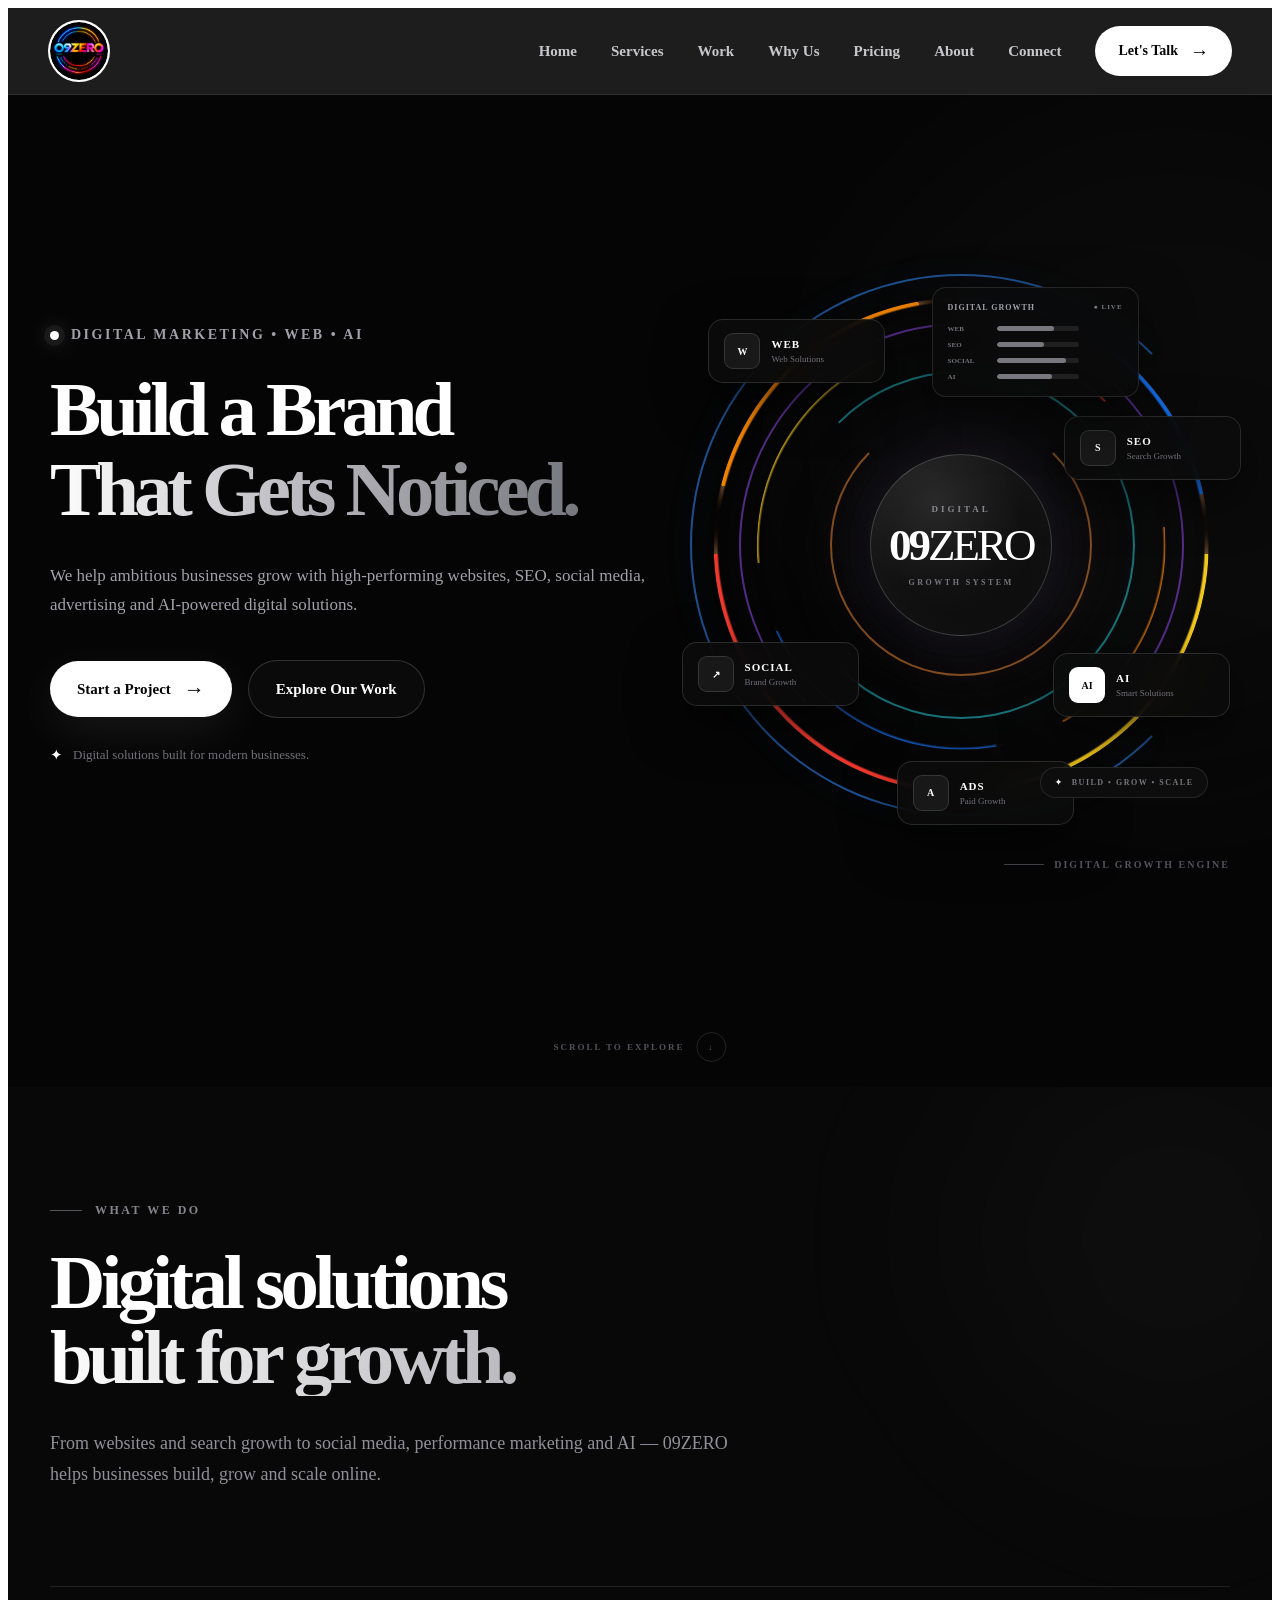
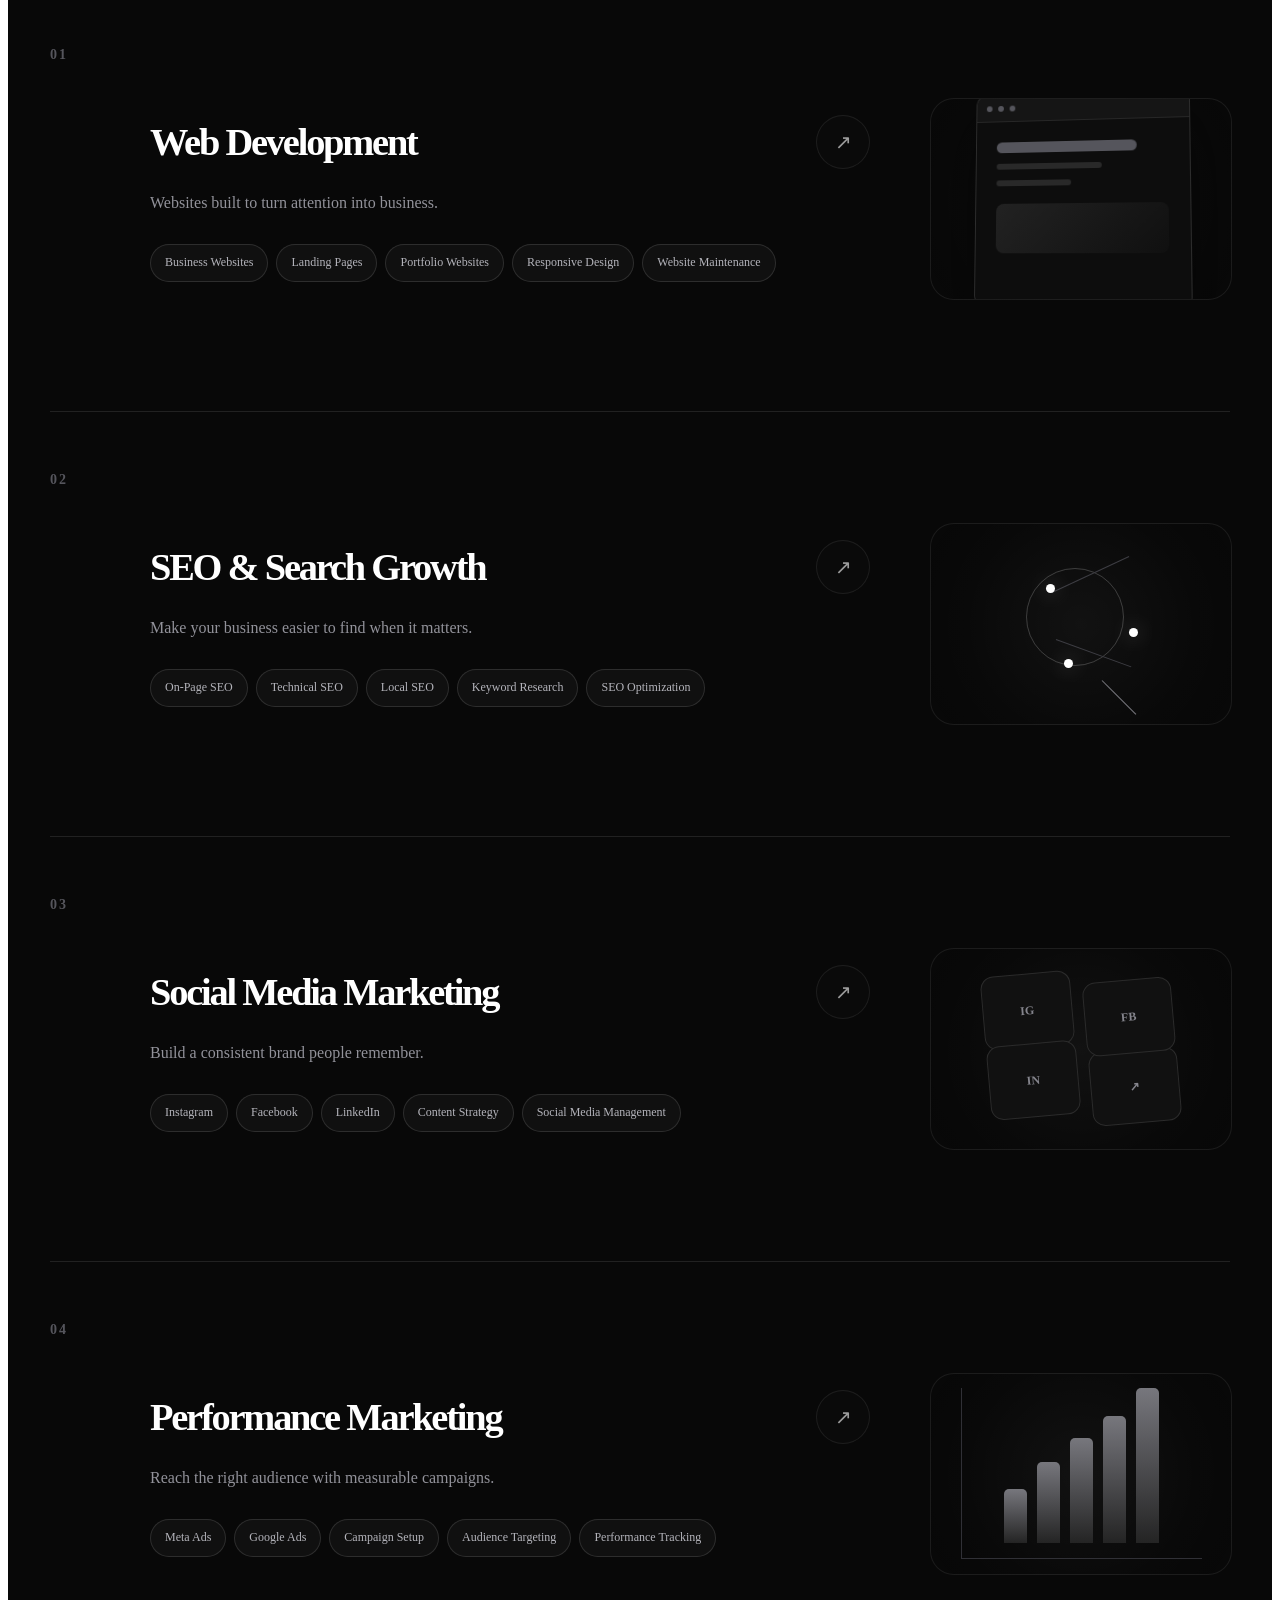
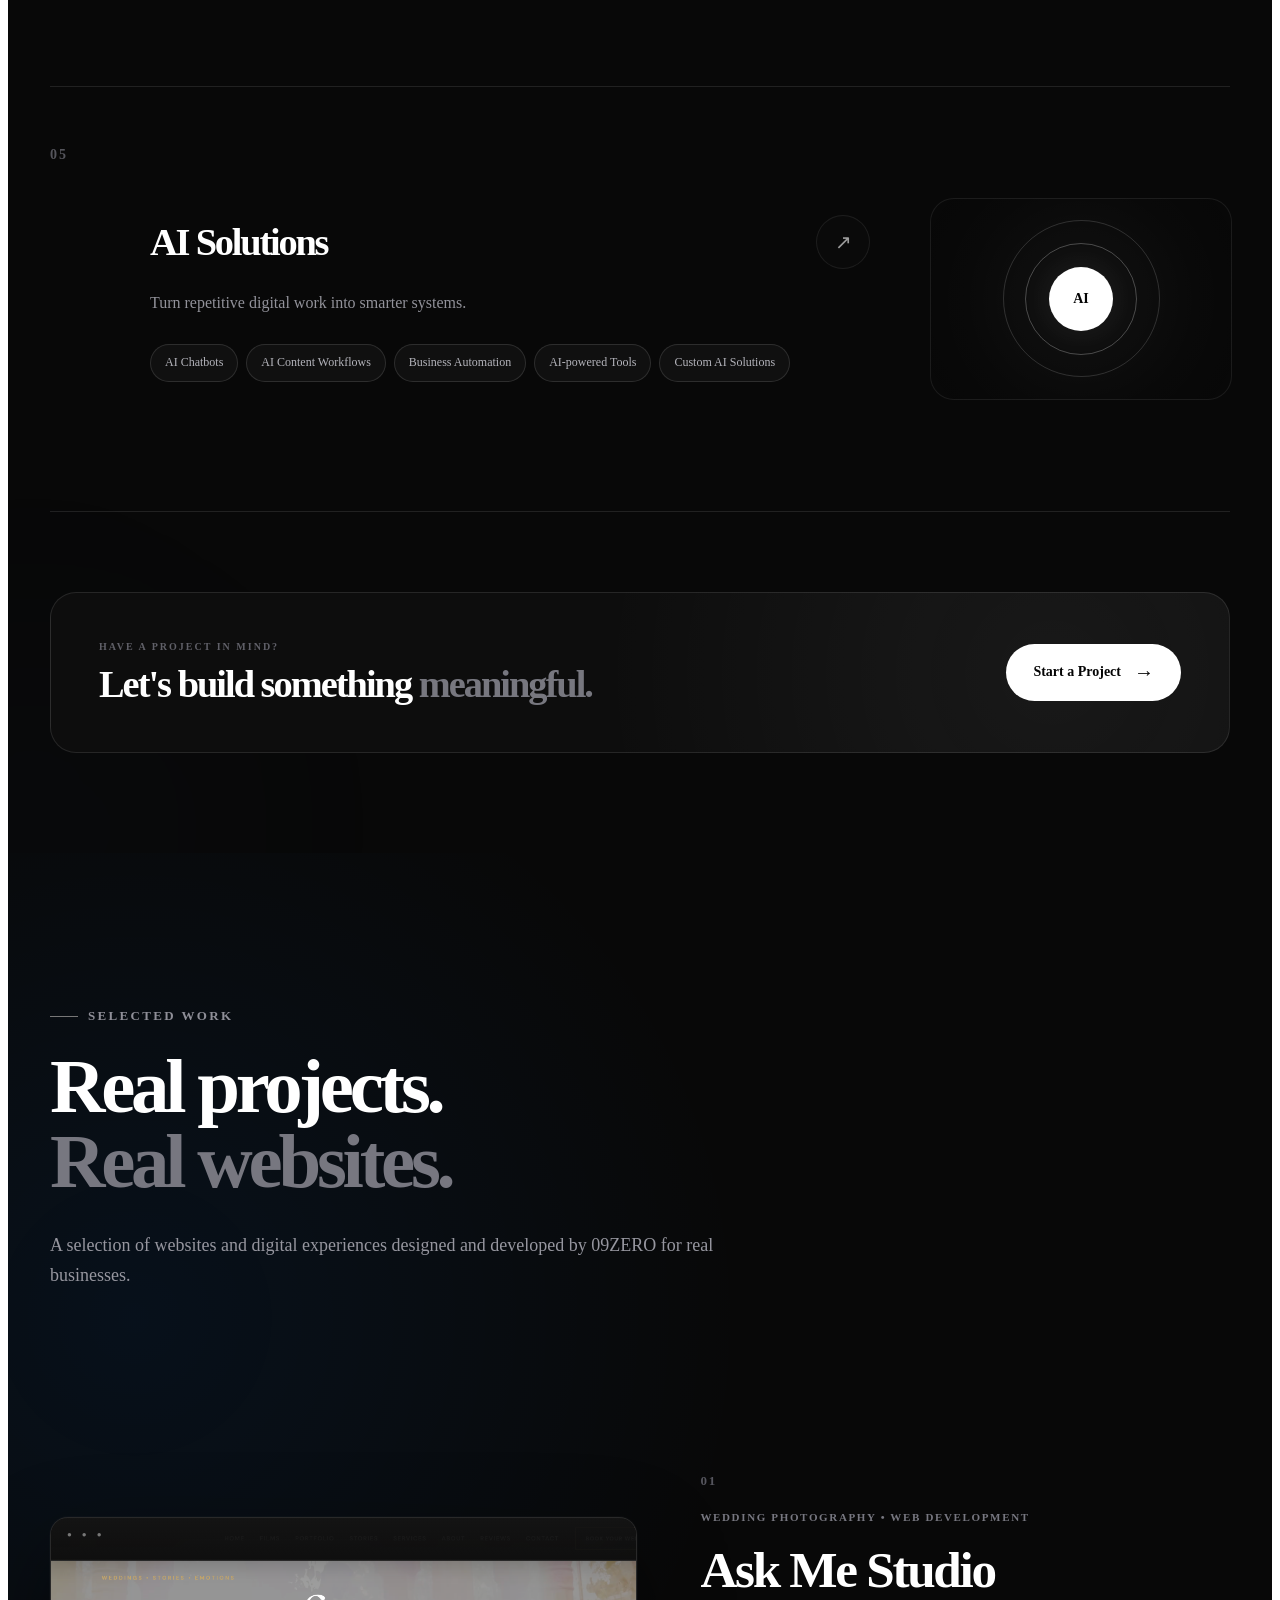
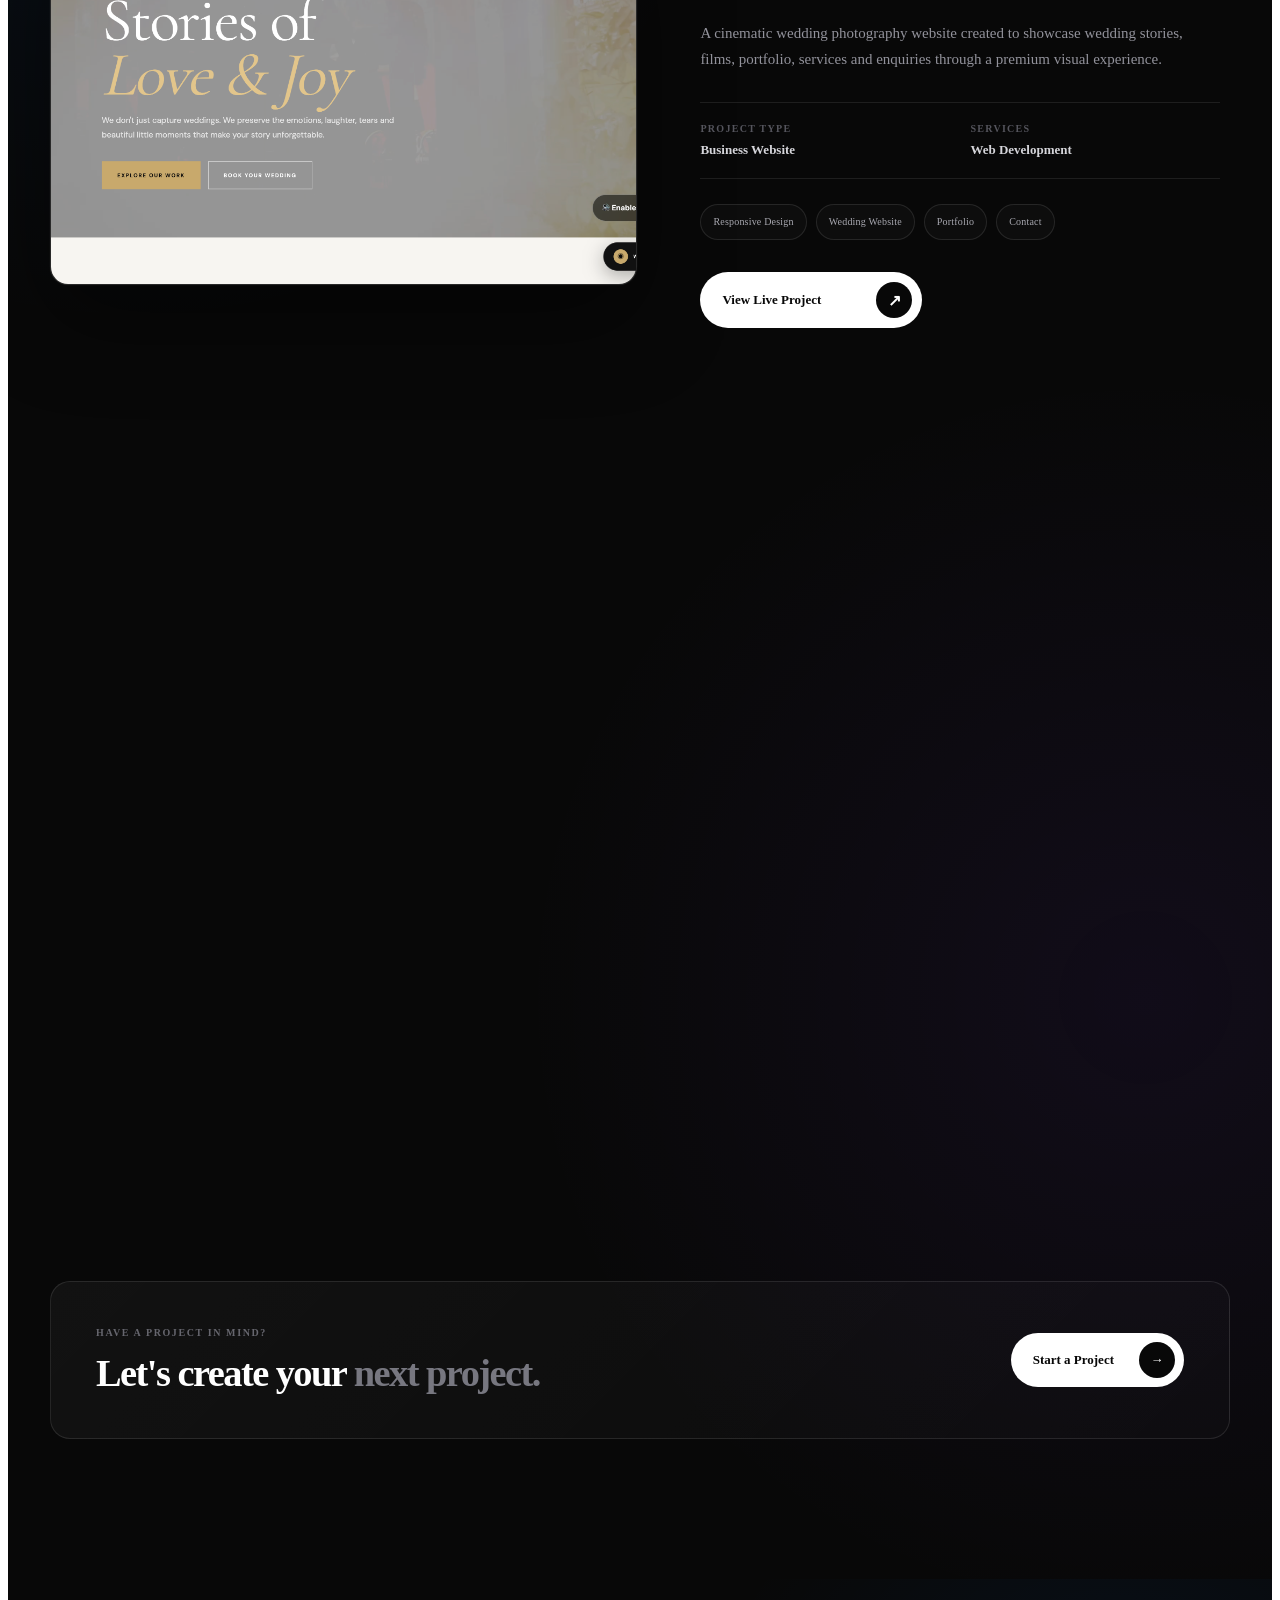
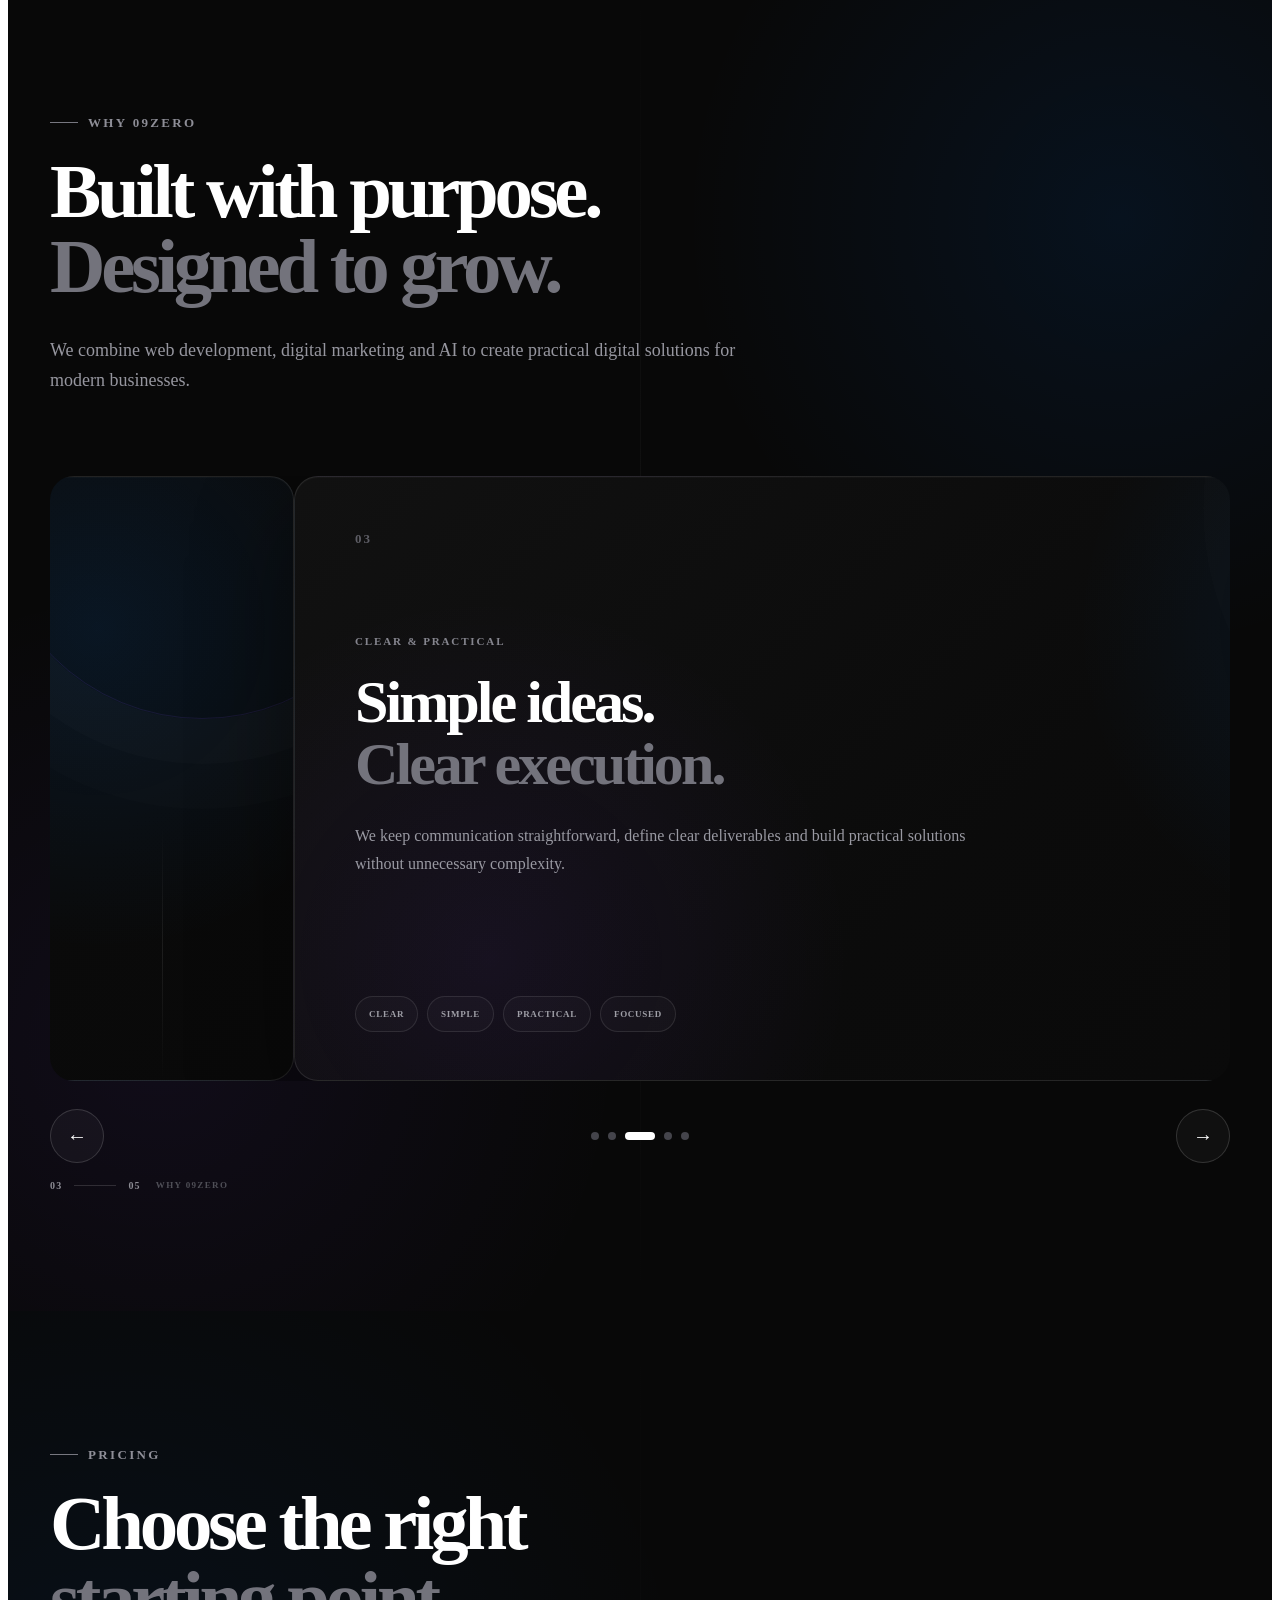
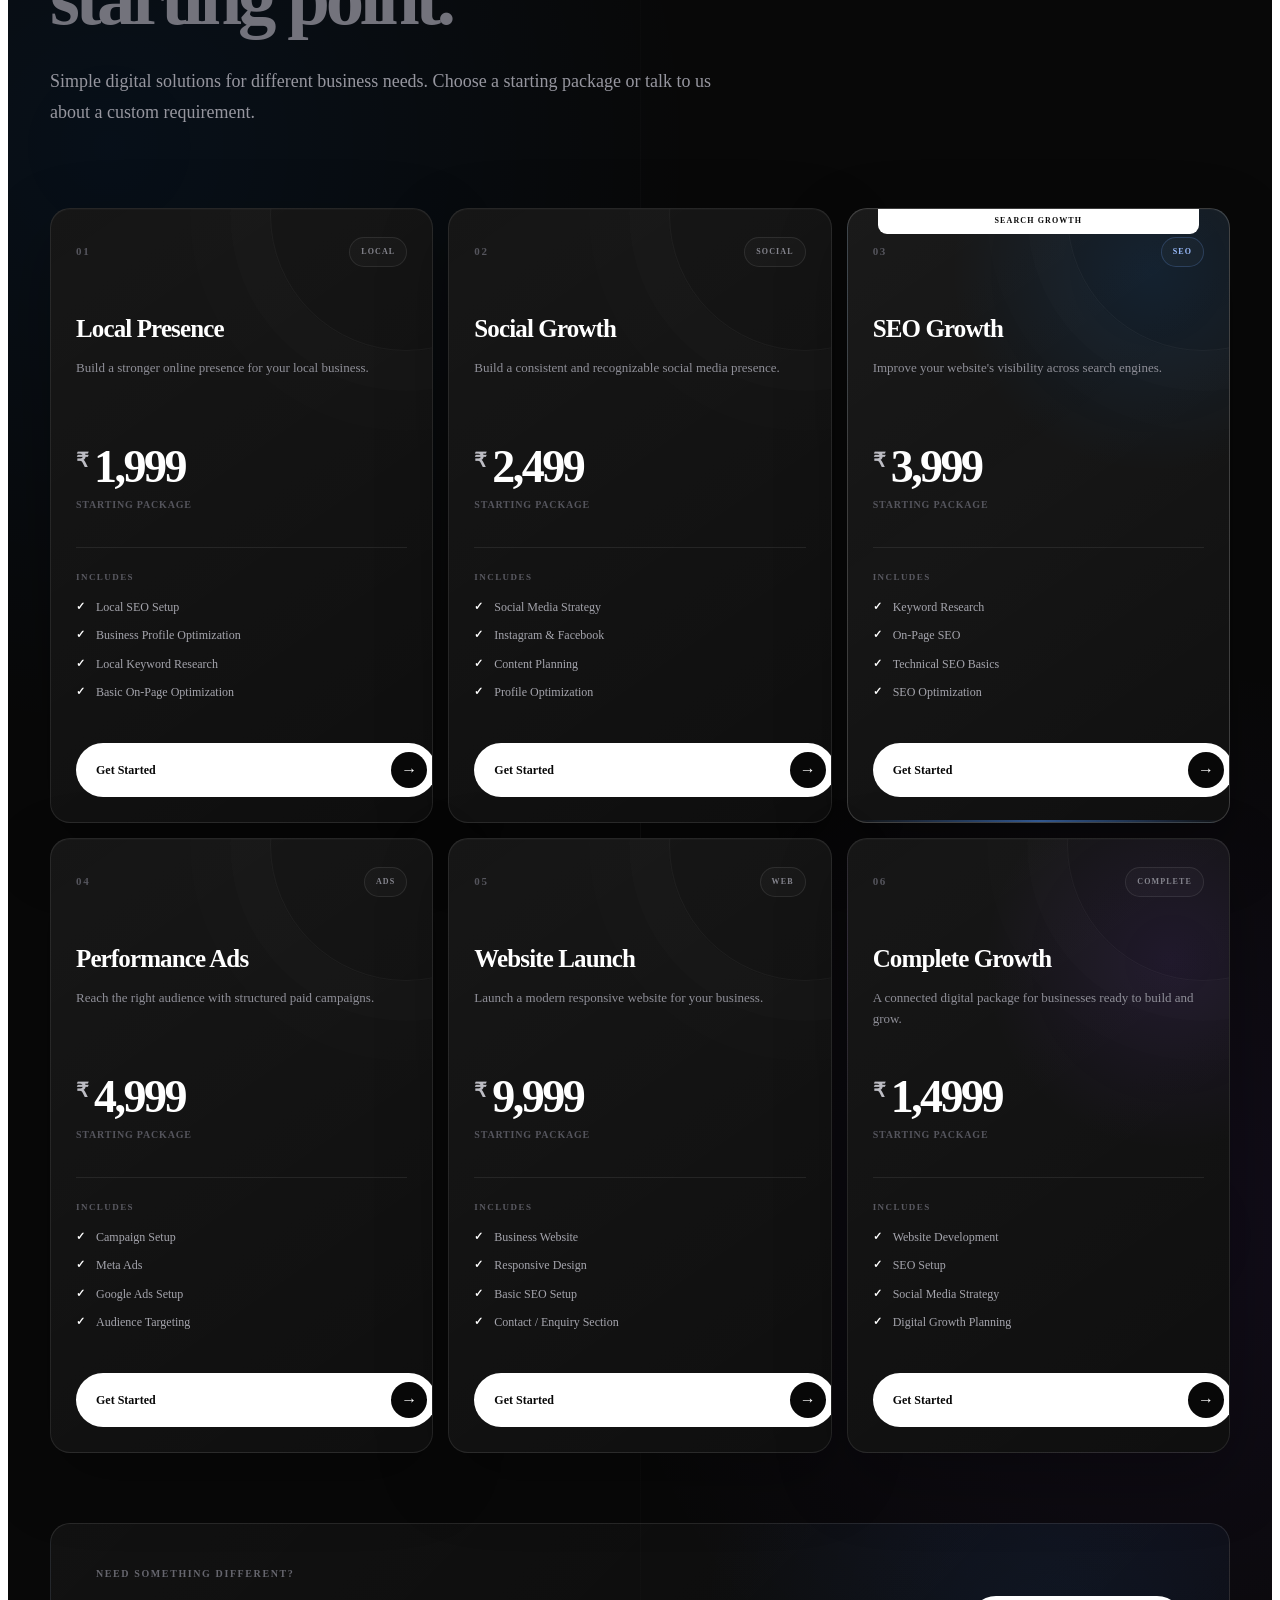
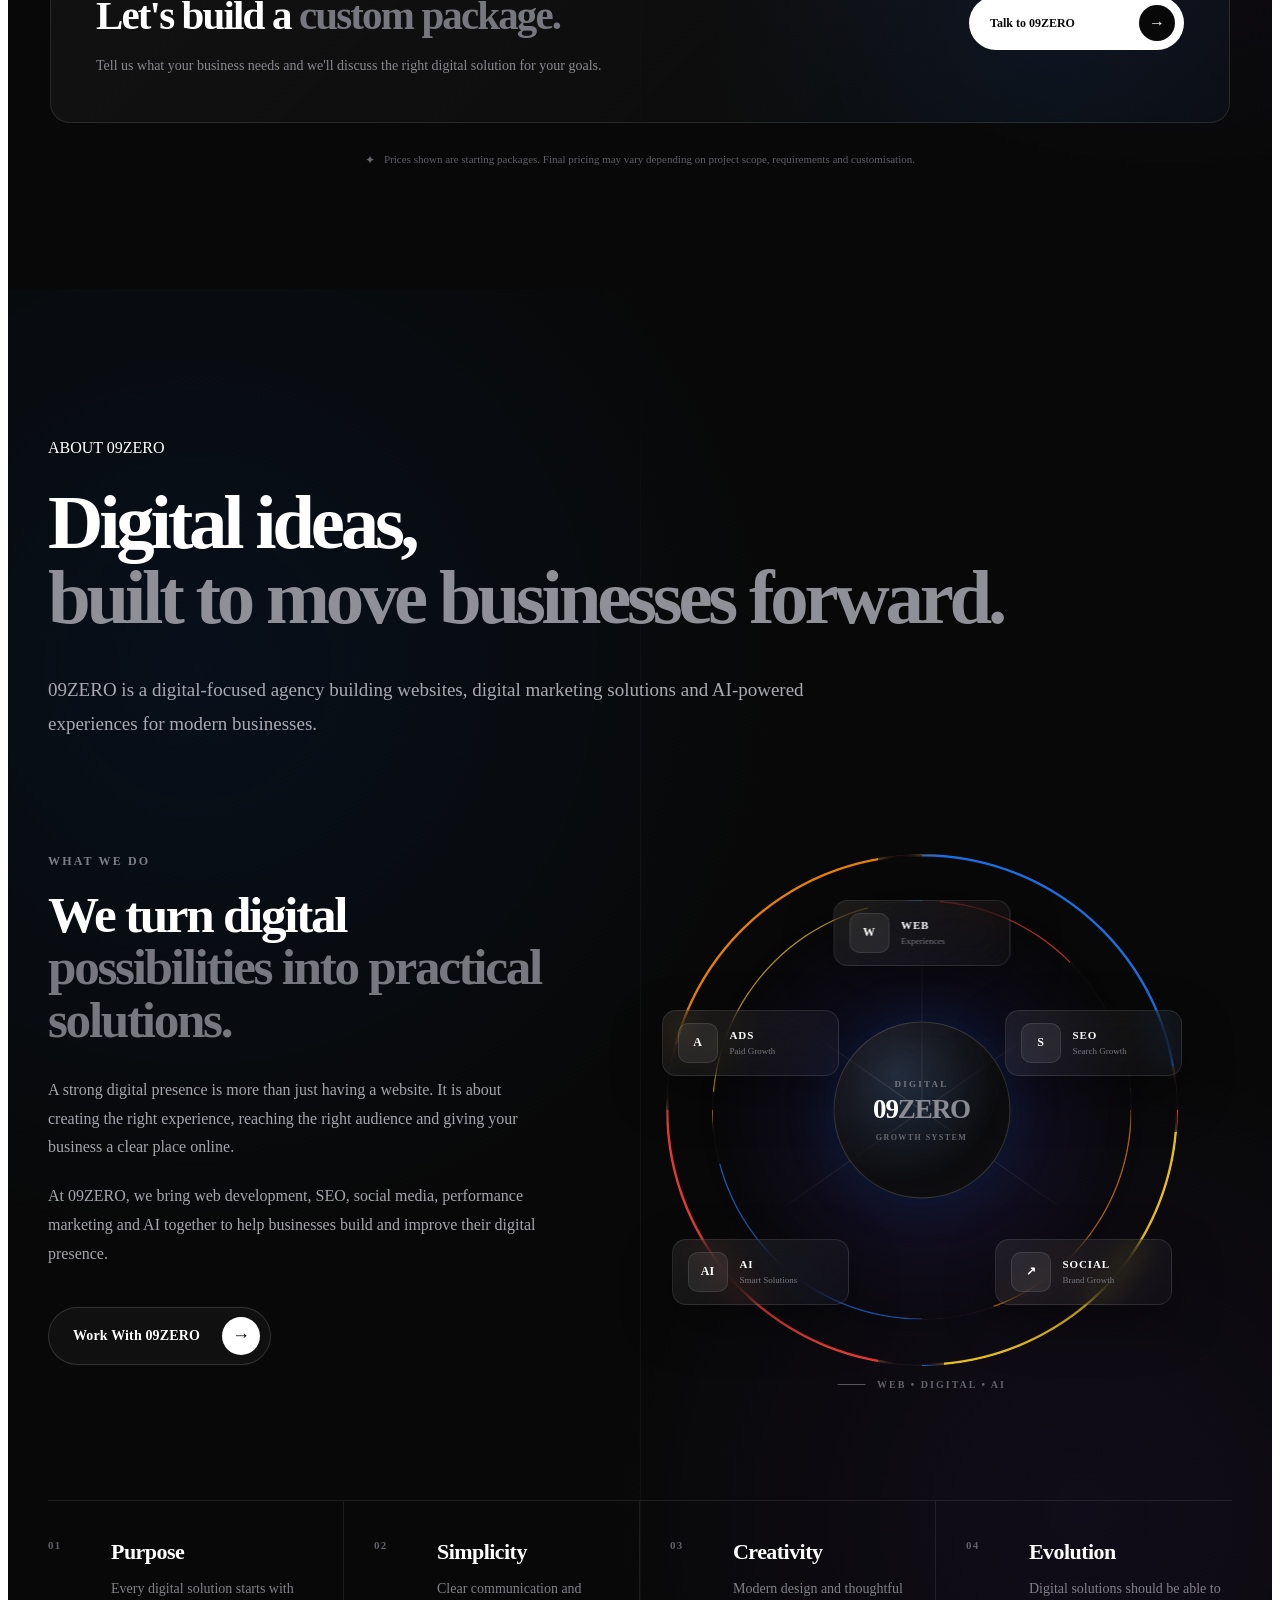
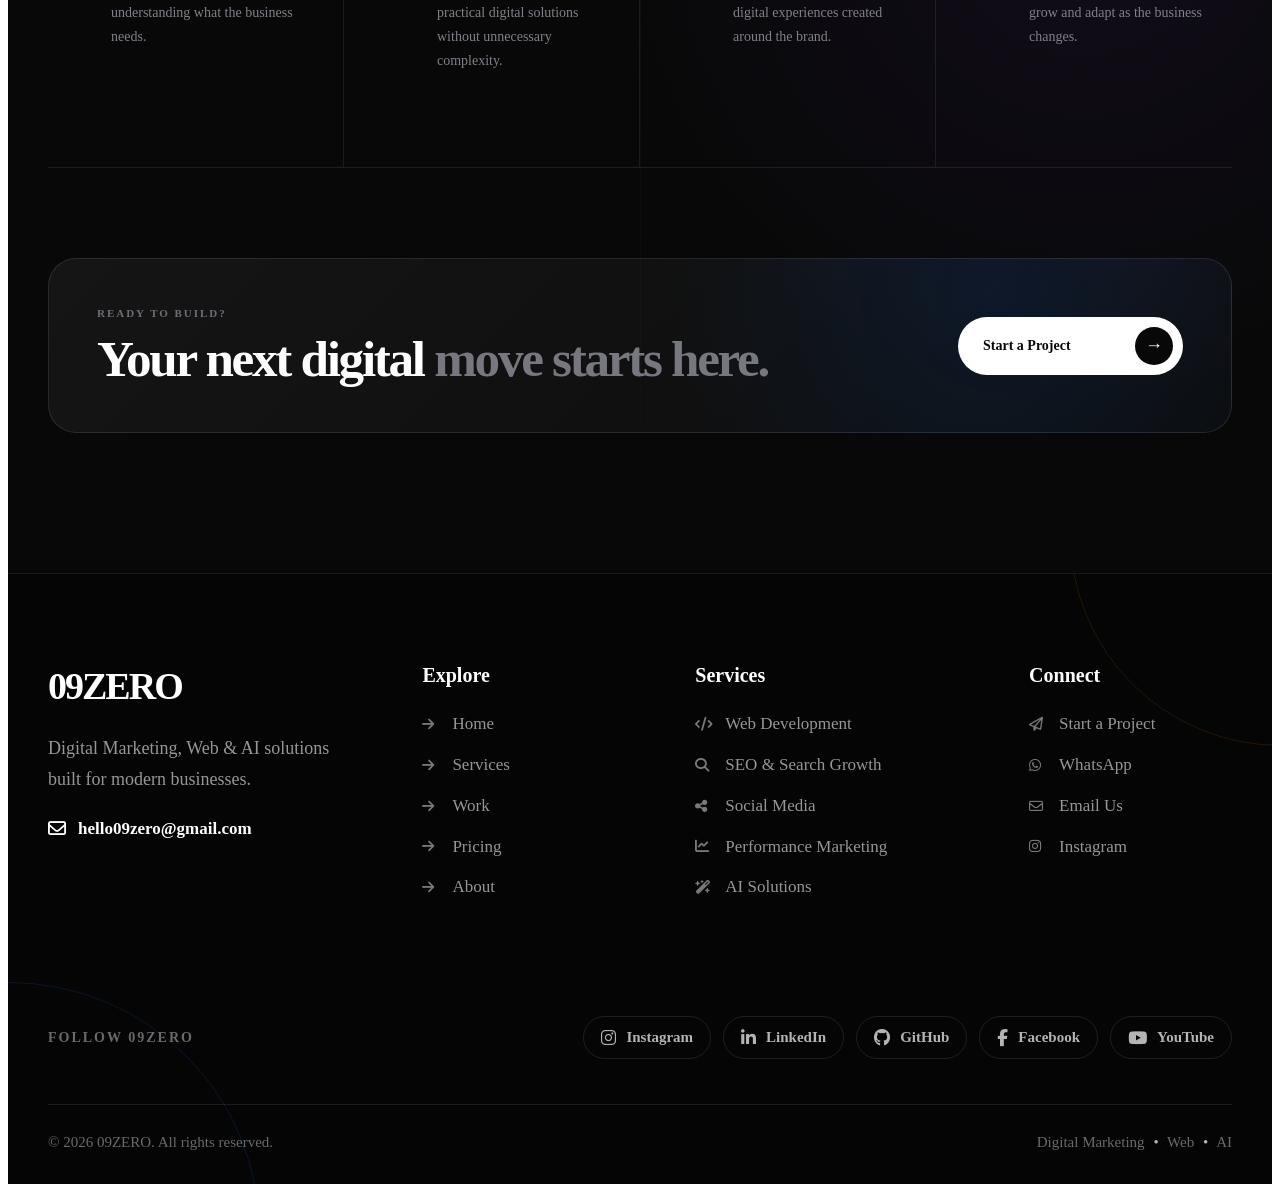
==== index.html @ e7dc6f2e "Add files via upload" ====
<!DOCTYPE html>
<html lang="en">

<head>

    <!-- =================================================
         BASIC META
    ================================================== -->

    <meta charset="UTF-8">

    <meta
        name="viewport"
        content="width=device-width, initial-scale=1.0"
    >

    <meta
        name="description"
        content="09ZERO - Digital Marketing, Web Solutions and AI"
    >

    <title>09ZERO | Digital Marketing • Web • AI</title>



    <!-- =================================================
     GOOGLE ANALYTICS 4
      ================================================== -->

<script
    async
    src="https://www.googletagmanager.com/gtag/js?id=G-4PWC0DFG0F">
</script>

<script>
    window.dataLayer = window.dataLayer || [];

    function gtag() {
        dataLayer.push(arguments);
    }

    gtag("js", new Date());

    gtag("config", "G-4PWC0DFG0F");
</script>


    <!-- =================================================
         CSS
    ================================================== -->

    <link rel="stylesheet" href="style.css">

    <!-- Font Awesome Icons -->
<link
    rel="stylesheet"
    href="https://cdnjs.cloudflare.com/ajax/libs/font-awesome/6.7.2/css/all.min.css"
>

</head>


<body>


    <!-- =================================================
         09ZERO NAVBAR
    ================================================== -->

    <header class="site-header">

        <nav class="navbar">


            <!-- =================================================
                 LOGO
            ================================================== -->


            <a href="#home" class="navbar-logo" aria-label="09ZERO Home">
                        <img
                                    src="logo.png"
                                    alt="09ZERO - Digital Marketing, Web & AI"
                         >
            </a>

            <!-- <a
                href="#home"
                class="navbar-logo"
                aria-label="09ZERO Home"
            >
                09<span>ZERO</span>
            </a> -->


            <!-- =================================================
                 NAVIGATION MENU
            ================================================== -->

            <div
                class="navbar-menu"
                id="navbarMenu"
            >
                
               <a
                    href="#home"
                    class="nav-link"
                >
                    Home
                </a>

                <a
                    href="#services"
                    class="nav-link"
                >
                    Services
                </a>


                <a
                    href="#work"
                    class="nav-link"
                >
                    Work
                </a>


                <a
                    href="#why-us"
                    class="nav-link"
                >
                    Why Us
                </a>


                <a
                    href="#pricing"
                    class="nav-link"
                >
                    Pricing
                </a>


                <a
                    href="#about"
                    class="nav-link"
                >
                    About
                </a>


                <a
                    href="connect.html"
                    class="nav-link"
                >
                    Connect
                </a>


                <!-- =================================================
                     CTA
                ================================================== -->

                <a
                    href="#contact"
                    class="nav-cta"
                >
                    Let's Talk
                    <span>→</span>
                </a>

            </div>


            <!-- =================================================
                 MOBILE MENU BUTTON
            ================================================== -->

            <button
                class="menu-toggle"
                id="menuToggle"
                type="button"
                aria-label="Open navigation menu"
                aria-expanded="false"
                aria-controls="navbarMenu"
            >

                <span></span>
                <span></span>
                <span></span>

            </button>


        </nav>

    </header>


    <!-- =================================================
         PAGE CONTENT
         HERO YAHAN SE START HOGA
    ================================================== -->

    <main id="home">

        <!--

            Hero section next step mein add karenge.

         -->

         <!-- =================================================
     HERO SECTION
================================================== -->

<section class="hero-section" id="hero">

    <div class="hero-container">

        <!-- =================================================
             LEFT CONTENT
        ================================================== -->

        <div class="hero-content">

            <div class="hero-eyebrow">
                <span class="hero-eyebrow-dot"></span>
                DIGITAL MARKETING • WEB • AI
            </div>


            <h1 class="hero-title">
                Build a Brand
                <span>That Gets Noticed.</span>
            </h1>


            <p class="hero-description">
                We help ambitious businesses grow with
                high-performing websites, SEO, social media,
                advertising and AI-powered digital solutions.
            </p>


            <div class="hero-actions">

                <a
                    href="#contact"
                    class="hero-btn hero-btn-primary"
                >
                    Start a Project
                    <span>→</span>
                </a>


                <a
                    href="#work"
                    class="hero-btn hero-btn-secondary"
                >
                    Explore Our Work
                </a>

            </div>


            <div class="hero-note">
                <span>✦</span>
                Digital solutions built for modern businesses.
            </div>

        </div>


        <!-- =================================================
             RIGHT DIGITAL GROWTH VISUAL
        ================================================== -->

        <div class="hero-visual">

            <div class="growth-system">

                <!-- Glow -->
                <div class="growth-glow"></div>


                <!-- Four Color Rings -->

                <div class="growth-ring growth-ring-blue"></div>

                <div class="growth-ring growth-ring-purple"></div>

                <div class="growth-ring growth-ring-cyan"></div>

                <div class="growth-ring growth-ring-orange"></div>


                <!-- Central Core -->

                <div class="growth-core">

                    <div class="growth-core-top">
                        DIGITAL
                    </div>

                    <div class="growth-core-logo">
                        09<span>ZERO</span>
                    </div>

                    <div class="growth-core-bottom">
                        GROWTH SYSTEM
                    </div>

                </div>


                <!-- =================================================
                     SERVICE CARDS
                ================================================== -->

                <div class="growth-service growth-web">

                    <div class="growth-service-icon">
                        W
                    </div>

                    <div>
                        <strong>WEB</strong>
                        <small>Web Solutions</small>
                    </div>

                </div>


                <div class="growth-service growth-seo">

                    <div class="growth-service-icon">
                        S
                    </div>

                    <div>
                        <strong>SEO</strong>
                        <small>Search Growth</small>
                    </div>

                </div>


                <div class="growth-service growth-ai">

                    <div class="growth-service-icon">
                        AI
                    </div>

                    <div>
                        <strong>AI</strong>
                        <small>Smart Solutions</small>
                    </div>

                </div>


                <div class="growth-service growth-social">

                    <div class="growth-service-icon">
                        ↗
                    </div>

                    <div>
                        <strong>SOCIAL</strong>
                        <small>Brand Growth</small>
                    </div>

                </div>


                <div class="growth-service growth-ads">

                    <div class="growth-service-icon">
                        A
                    </div>

                    <div>
                        <strong>ADS</strong>
                        <small>Paid Growth</small>
                    </div>

                </div>


                <!-- =================================================
                     DIGITAL DASHBOARD
                ================================================== -->

                <div class="growth-dashboard">

                    <div class="dashboard-header">

                        <span>
                            DIGITAL GROWTH
                        </span>

                        <span class="dashboard-status">
                            ● LIVE
                        </span>

                    </div>


                    <div class="dashboard-line">
                        <span>WEB</span>
                        <i></i>
                    </div>


                    <div class="dashboard-line">
                        <span>SEO</span>
                        <i></i>
                    </div>


                    <div class="dashboard-line">
                        <span>SOCIAL</span>
                        <i></i>
                    </div>


                    <div class="dashboard-line">
                        <span>AI</span>
                        <i></i>
                    </div>

                </div>


                <!-- =================================================
                     BRAND BADGE
                ================================================== -->

                <div class="growth-badge">
                    <span>✦</span>
                    BUILD • GROW • SCALE
                </div>

            </div>


            <div class="hero-visual-label">

                <span class="hero-label-line"></span>

                DIGITAL GROWTH ENGINE

            </div>

        </div>

    </div>


    <!-- =================================================
         SCROLL
    ================================================== -->

    <a
        href="#services"
        class="hero-scroll"
        aria-label="Scroll to services"
    >
        <span>SCROLL TO EXPLORE</span>

        <span class="hero-scroll-arrow">
            ↓
        </span>
    </a>

  </section>


 </main>







 <!-- =================================================
     SERVICES SECTION
================================================== -->

<section class="services-section" id="services">

    <div class="services-container">

        <!-- =================================================
             SECTION INTRO
        ================================================== -->

        <div class="services-intro">

            <div class="section-label">
                WHAT WE DO
            </div>

            <h2 class="services-title">
                Digital solutions
                <span>built for growth.</span>
            </h2>

            <p class="services-description">
                From websites and search growth to social media,
                performance marketing and AI — 09ZERO helps
                businesses build, grow and scale online.
            </p>

        </div>


        <!-- =================================================
             SERVICES LIST
        ================================================== -->

        <div class="services-list">


            <!-- =================================================
                 SERVICE 01
            ================================================== -->

            <article class="service-item">

                <div class="service-number">
                    01
                </div>


                <div class="service-main">

                    <div class="service-heading">

                        <h3>
                            Web Development
                        </h3>

                        <span class="service-arrow">
                            ↗
                        </span>

                    </div>


                    <p class="service-text">
                        Websites built to turn attention
                        into business.
                    </p>


                    <div class="service-tags">

                        <span>Business Websites</span>

                        <span>Landing Pages</span>

                        <span>Portfolio Websites</span>

                        <span>Responsive Design</span>

                        <span>Website Maintenance</span>

                    </div>

                </div>


                <div class="service-visual service-visual-web">

                    <div class="service-visual-window">

                        <div class="visual-window-top">
                            <span></span>
                            <span></span>
                            <span></span>
                        </div>

                        <div class="visual-window-content">

                            <div class="visual-line visual-line-large"></div>

                            <div class="visual-line"></div>

                            <div class="visual-line visual-line-small"></div>

                            <div class="visual-block"></div>

                        </div>

                    </div>

                </div>

            </article>


            <!-- =================================================
                 SERVICE 02
            ================================================== -->

            <article class="service-item">

                <div class="service-number">
                    02
                </div>


                <div class="service-main">

                    <div class="service-heading">

                        <h3>
                            SEO &amp; Search Growth
                        </h3>

                        <span class="service-arrow">
                            ↗
                        </span>

                    </div>


                    <p class="service-text">
                        Make your business easier to find
                        when it matters.
                    </p>


                    <div class="service-tags">

                        <span>On-Page SEO</span>

                        <span>Technical SEO</span>

                        <span>Local SEO</span>

                        <span>Keyword Research</span>

                        <span>SEO Optimization</span>

                    </div>

                </div>


                <div class="service-visual service-visual-seo">

                    <div class="seo-visual">

                        <div class="seo-circle"></div>

                        <div class="seo-line seo-line-one"></div>

                        <div class="seo-line seo-line-two"></div>

                        <div class="seo-dot seo-dot-one"></div>

                        <div class="seo-dot seo-dot-two"></div>

                        <div class="seo-dot seo-dot-three"></div>

                    </div>

                </div>

            </article>


            <!-- =================================================
                 SERVICE 03
            ================================================== -->

            <article class="service-item">

                <div class="service-number">
                    03
                </div>


                <div class="service-main">

                    <div class="service-heading">

                        <h3>
                            Social Media Marketing
                        </h3>

                        <span class="service-arrow">
                            ↗
                        </span>

                    </div>


                    <p class="service-text">
                        Build a consistent brand people
                        remember.
                    </p>


                    <div class="service-tags">

                        <span>Instagram</span>

                        <span>Facebook</span>

                        <span>LinkedIn</span>

                        <span>Content Strategy</span>

                        <span>Social Media Management</span>

                    </div>

                </div>


                <div class="service-visual service-visual-social">

                    <div class="social-grid">

                        <div class="social-card">
                            <span>IG</span>
                        </div>

                        <div class="social-card">
                            <span>FB</span>
                        </div>

                        <div class="social-card">
                            <span>IN</span>
                        </div>

                        <div class="social-card">
                            <span>↗</span>
                        </div>

                    </div>

                </div>

            </article>


            <!-- =================================================
                 SERVICE 04
            ================================================== -->

            <article class="service-item">

                <div class="service-number">
                    04
                </div>


                <div class="service-main">

                    <div class="service-heading">

                        <h3>
                            Performance Marketing
                        </h3>

                        <span class="service-arrow">
                            ↗
                        </span>

                    </div>


                    <p class="service-text">
                        Reach the right audience with
                        measurable campaigns.
                    </p>


                    <div class="service-tags">

                        <span>Meta Ads</span>

                        <span>Google Ads</span>

                        <span>Campaign Setup</span>

                        <span>Audience Targeting</span>

                        <span>Performance Tracking</span>

                    </div>

                </div>


                <div class="service-visual service-visual-ads">

                    <div class="ads-chart">

                        <div class="ads-chart-bar bar-one"></div>

                        <div class="ads-chart-bar bar-two"></div>

                        <div class="ads-chart-bar bar-three"></div>

                        <div class="ads-chart-bar bar-four"></div>

                        <div class="ads-chart-bar bar-five"></div>

                    </div>

                </div>

            </article>


            <!-- =================================================
                 SERVICE 05
            ================================================== -->

            <article class="service-item">

                <div class="service-number">
                    05
                </div>


                <div class="service-main">

                    <div class="service-heading">

                        <h3>
                            AI Solutions
                        </h3>

                        <span class="service-arrow">
                            ↗
                        </span>

                    </div>


                    <p class="service-text">
                        Turn repetitive digital work into
                        smarter systems.
                    </p>


                    <div class="service-tags">

                        <span>AI Chatbots</span>

                        <span>AI Content Workflows</span>

                        <span>Business Automation</span>

                        <span>AI-powered Tools</span>

                        <span>Custom AI Solutions</span>

                    </div>

                </div>


                <div class="service-visual service-visual-ai">

                    <div class="ai-core">

                        <div class="ai-core-ring ai-ring-one"></div>

                        <div class="ai-core-ring ai-ring-two"></div>

                        <div class="ai-core-center">
                            AI
                        </div>

                    </div>

                </div>

            </article>


        </div>


        <!-- =================================================
             SERVICES CTA
        ================================================== -->

        <div class="services-cta">

            <div>

                <span class="services-cta-label">
                    HAVE A PROJECT IN MIND?
                </span>

                <h3>
                    Let's build something
                    <span>meaningful.</span>
                </h3>

            </div>


            <a
                href="#contact"
                class="services-cta-button"
            >
                Start a Project
                <span>→</span>
            </a>

        </div>

    </div>

</section>






<!-- =========================================================
     WORK SECTION
========================================================= -->

<section class="work-section" id="work">

    <div class="work-container">

        <!-- =================================================
             WORK INTRO
        ================================================== -->

        <div class="work-intro">

            <div class="section-label">
                SELECTED WORK
            </div>

            <h2 class="work-title">
                Real projects.
                <span>Real websites.</span>
            </h2>

            <p class="work-description">
                A selection of websites and digital experiences
                designed and developed by 09ZERO for real businesses.
            </p>

        </div>


        <!-- =================================================
             PROJECTS
             ADD NEW PROJECTS INSIDE THIS WRAPPER
        ================================================== -->

        <div class="work-projects">


            <!-- =================================================
                 PROJECT 01 — ASK ME STUDIO
            ================================================== -->

            <article class="work-project">

                <!-- Project Image -->

                <div class="work-image-wrap">

                    <a
                        href="https://aashish0905.github.io/Ask-me-studio-v2/"
                        class="work-image"
                        target="_blank"
                        rel="noopener noreferrer"
                        aria-label="View Ask Me Studio live project"
                    >

                        <img
                            src="ask-me-studio-home.webp"
                            alt="Ask Me Studio website homepage"
                            loading="lazy"
                        >

                        <div class="work-image-overlay">

                            <span class="work-image-label">
                                VIEW PROJECT
                            </span>

                            <span class="work-image-arrow">
                                ↗
                            </span>

                        </div>

                    </a>

                </div>


                <!-- Project Details -->

                <div class="work-details">

                    <div class="work-project-number">
                        01
                    </div>

                    <div class="work-category">
                        WEDDING PHOTOGRAPHY • WEB DEVELOPMENT
                    </div>

                    <h3 class="work-project-title">
                        Ask Me Studio
                    </h3>

                    <p class="work-project-description">
                        A cinematic wedding photography website created
                        to showcase wedding stories, films, portfolio,
                        services and enquiries through a premium visual
                        experience.
                    </p>


                    <!-- Project Meta -->

                    <div class="work-meta">

                        <div class="work-meta-item">

                            <span>
                                PROJECT TYPE
                            </span>

                            <strong>
                                Business Website
                            </strong>

                        </div>

                        <div class="work-meta-item">

                            <span>
                                SERVICES
                            </span>

                            <strong>
                                Web Development
                            </strong>

                        </div>

                    </div>


                    <!-- Project Tags -->

                    <div class="work-tags">

                        <span>
                            Responsive Design
                        </span>

                        <span>
                            Wedding Website
                        </span>

                        <span>
                            Portfolio
                        </span>

                        <span>
                            Contact
                        </span>

                    </div>


                    <!-- Live Project Button -->

                    <a
                        href="https://aashish0905.github.io/Ask-me-studio-v2/"
                        class="work-project-button"
                        target="_blank"
                        rel="noopener noreferrer"
                    >

                        <span>
                            View Live Project
                        </span>

                        <span class="work-button-arrow">
                            ↗
                        </span>

                    </a>

                </div>

            </article>


            <!-- =================================================
                 PROJECT 02 — LEGAL HELPING HANDS
            ================================================== -->

            <article class="work-project">

                <!-- Project Image -->

                <div class="work-image-wrap">

                    <a
                        href="https://legalhelpinghands.in/"
                        class="work-image"
                        target="_blank"
                        rel="noopener noreferrer"
                        aria-label="View Legal Helping Hands live project"
                    >

                        <img
                            src="legal-helping-hands-home.webp"
                            alt="Legal Helping Hands website homepage"
                            loading="lazy"
                        >

                        <div class="work-image-overlay">

                            <span class="work-image-label">
                                VIEW PROJECT
                            </span>

                            <span class="work-image-arrow">
                                ↗
                            </span>

                        </div>

                    </a>

                </div>


                <!-- Project Details -->

                <div class="work-details">

                    <div class="work-project-number">
                        02
                    </div>

                    <div class="work-category">
                        LEGAL SERVICES • WEB DEVELOPMENT
                    </div>

                    <h3 class="work-project-title">
                        Legal Helping Hands
                    </h3>

                    <p class="work-project-description">
                        A professional legal-services website focused
                        on presenting legal information, practice areas,
                        court-related guidance, resources and consultation
                        enquiries in a clear digital experience.
                    </p>


                    <!-- Project Meta -->

                    <div class="work-meta">

                        <div class="work-meta-item">

                            <span>
                                PROJECT TYPE
                            </span>

                            <strong>
                                Professional Website
                            </strong>

                        </div>

                        <div class="work-meta-item">

                            <span>
                                SERVICES
                            </span>

                            <strong>
                                Web Development
                            </strong>

                        </div>

                    </div>


                    <!-- Project Tags -->

                    <div class="work-tags">

                        <span>
                            Responsive Design
                        </span>

                        <span>
                            Legal Website
                        </span>

                        <span>
                            Practice Areas
                        </span>

                        <span>
                            Contact System
                        </span>

                    </div>


                    <!-- Live Project Button -->

                    <a
                        href="https://legalhelpinghands.in/"
                        class="work-project-button"
                        target="_blank"
                        rel="noopener noreferrer"
                    >

                        <span>
                            View Live Project
                        </span>

                        <span class="work-button-arrow">
                            ↗
                        </span>

                    </a>

                </div>

            </article>


            <!-- =================================================
                 FUTURE PROJECTS

                 New projects will be added here.

                 Example:

                 <article class="work-project">
                     ...
                 </article>

                 Direction will automatically alternate.
            ================================================== -->

        </div>


        <!-- =================================================
             WORK CTA
        ================================================== -->

        <div class="work-cta">

            <div class="work-cta-content">

                <span class="work-cta-label">
                    HAVE A PROJECT IN MIND?
                </span>

                <h3>
                    Let's create your
                    <span>next project.</span>
                </h3>

            </div>

            <a
                href="#contact"
                class="work-cta-button"
            >

                Start a Project

                <span>
                    →
                </span>

            </a>

        </div>

    </div>

</section>








<!-- =========================================================
     WHY 09ZERO SECTION
     AUTO SLIDER
========================================================= -->

<section class="why-section" id="why-us">

    <div class="why-container">

        <!-- =================================================
             WHY INTRO
        ================================================== -->

        <div class="why-intro">

            <div class="section-label">
                WHY 09ZERO
            </div>

            <h2 class="why-title">
                Built with purpose.
                <span>Designed to grow.</span>
            </h2>

            <p class="why-description">
                We combine web development, digital marketing
                and AI to create practical digital solutions
                for modern businesses.
            </p>

        </div>


        <!-- =================================================
             WHY SLIDER
        ================================================== -->

        <div class="why-slider">

            <!-- =================================================
                 SLIDER VIEW
            ================================================== -->

            <div class="why-slider-window">

                <div class="why-slides" id="whySlides">


                    <!-- =================================================
                         SLIDE 01
                    ================================================== -->

                    <article class="why-slide">

                        <div class="why-slide-number">
                            01
                        </div>

                        <div class="why-slide-content">

                            <div class="why-slide-label">
                                ONE DIGITAL PARTNER
                            </div>

                            <h3 class="why-slide-title">
                                Everything your
                                <span>digital presence needs.</span>
                            </h3>

                            <p class="why-slide-text">
                                Website, SEO, social media,
                                advertising and AI solutions
                                brought together under one
                                connected digital approach.
                            </p>

                        </div>

                        <div class="why-slide-footer">

                            <span>WEB</span>
                            <span>SEO</span>
                            <span>SOCIAL</span>
                            <span>ADS</span>
                            <span>AI</span>

                        </div>

                    </article>


                    <!-- =================================================
                         SLIDE 02
                    ================================================== -->

                    <article class="why-slide">

                        <div class="why-slide-number">
                            02
                        </div>

                        <div class="why-slide-content">

                            <div class="why-slide-label">
                                BUSINESS FIRST
                            </div>

                            <h3 class="why-slide-title">
                                Digital work with
                                <span>a business purpose.</span>
                            </h3>

                            <p class="why-slide-text">
                                We focus on creating digital
                                experiences around your business
                                goals instead of designing only
                                for appearance.
                            </p>

                        </div>

                        <div class="why-slide-footer">

                            <span>GOALS</span>
                            <span>STRATEGY</span>
                            <span>DESIGN</span>
                            <span>GROWTH</span>

                        </div>

                    </article>


                    <!-- =================================================
                         SLIDE 03
                    ================================================== -->

                    <article class="why-slide">

                        <div class="why-slide-number">
                            03
                        </div>

                        <div class="why-slide-content">

                            <div class="why-slide-label">
                                CLEAR &amp; PRACTICAL
                            </div>

                            <h3 class="why-slide-title">
                                Simple ideas.
                                <span>Clear execution.</span>
                            </h3>

                            <p class="why-slide-text">
                                We keep communication straightforward,
                                define clear deliverables and build
                                practical solutions without unnecessary
                                complexity.
                            </p>

                        </div>

                        <div class="why-slide-footer">

                            <span>CLEAR</span>
                            <span>SIMPLE</span>
                            <span>PRACTICAL</span>
                            <span>FOCUSED</span>

                        </div>

                    </article>


                    <!-- =================================================
                         SLIDE 04
                    ================================================== -->

                    <article class="why-slide">

                        <div class="why-slide-number">
                            04
                        </div>

                        <div class="why-slide-content">

                            <div class="why-slide-label">
                                MODERN &amp; RESPONSIVE
                            </div>

                            <h3 class="why-slide-title">
                                Designed for
                                <span>every screen.</span>
                            </h3>

                            <p class="why-slide-text">
                                Digital experiences are built to work
                                across desktop, laptop, tablet and
                                mobile devices with a consistent
                                modern experience.
                            </p>

                        </div>

                        <div class="why-slide-footer">

                            <span>DESKTOP</span>
                            <span>TABLET</span>
                            <span>MOBILE</span>
                            <span>RESPONSIVE</span>

                        </div>

                    </article>


                    <!-- =================================================
                         SLIDE 05
                    ================================================== -->

                    <article class="why-slide">

                        <div class="why-slide-number">
                            05
                        </div>

                        <div class="why-slide-content">

                            <div class="why-slide-label">
                                READY TO EVOLVE
                            </div>

                            <h3 class="why-slide-title">
                                Start today.
                                <span>Build for tomorrow.</span>
                            </h3>

                            <p class="why-slide-text">
                                Your digital presence can evolve as
                                your business grows, with solutions
                                designed to support new ideas,
                                services and opportunities.
                            </p>

                        </div>

                        <div class="why-slide-footer">

                            <span>BUILD</span>
                            <span>GROW</span>
                            <span>ADAPT</span>
                            <span>SCALE</span>

                        </div>

                    </article>

                </div>

            </div>


            <!-- =================================================
                 SLIDER CONTROLS
            ================================================== -->

            <div class="why-slider-controls">

                <button
                    type="button"
                    class="why-slider-button why-slider-prev"
                    id="whyPrev"
                    aria-label="Previous Why 09ZERO slide"
                >
                    ←
                </button>


                <div
                    class="why-slider-dots"
                    id="whyDots"
                    aria-label="Why 09ZERO slide navigation"
                >

                    <button
                        type="button"
                        class="why-dot active"
                        data-slide="0"
                        aria-label="Go to slide 1"
                        aria-current="true"
                    ></button>

                    <button
                        type="button"
                        class="why-dot"
                        data-slide="1"
                        aria-label="Go to slide 2"
                    ></button>

                    <button
                        type="button"
                        class="why-dot"
                        data-slide="2"
                        aria-label="Go to slide 3"
                    ></button>

                    <button
                        type="button"
                        class="why-dot"
                        data-slide="3"
                        aria-label="Go to slide 4"
                    ></button>

                    <button
                        type="button"
                        class="why-dot"
                        data-slide="4"
                        aria-label="Go to slide 5"
                    ></button>

                </div>


                <button
                    type="button"
                    class="why-slider-button why-slider-next"
                    id="whyNext"
                    aria-label="Next Why 09ZERO slide"
                >
                    →
                </button>

            </div>


            <!-- =================================================
                 SLIDER STATUS
            ================================================== -->

            <div class="why-slider-status">

                <span class="why-status-current" id="whyCurrent">
                    01
                </span>

                <span class="why-status-line"></span>

                <span class="why-status-total">
                    05
                </span>

                <span class="why-status-text">
                    WHY 09ZERO
                </span>

            </div>

        </div>

    </div>

</section>














<!-- =========================================================
     PRICING SECTION
========================================================= -->

<section class="pricing-section" id="pricing">

    <div class="pricing-container">


        <!-- =================================================
             PRICING INTRO
        ================================================== -->

        <div class="pricing-intro">

            <div class="section-label">
                PRICING
            </div>

            <h2 class="pricing-title">
                Choose the right
                <span>starting point.</span>
            </h2>

            <p class="pricing-description">
                Simple digital solutions for different business
                needs. Choose a starting package or talk to us
                about a custom requirement.
            </p>

        </div>


        <!-- =================================================
             PRICING GRID
        ================================================== -->

        <div class="pricing-grid">


            <!-- =================================================
                 PLAN 01 — LOCAL PRESENCE
            ================================================== -->

            <article class="pricing-card">

                <div class="pricing-card-top">

                    <div class="pricing-number">
                        01
                    </div>

                    <div class="pricing-badge">
                        LOCAL
                    </div>

                </div>

                <div class="pricing-card-content">

                    <h3 class="pricing-plan-name">
                        Local Presence
                    </h3>

                    <p class="pricing-plan-description">
                        Build a stronger online presence
                        for your local business.
                    </p>

                    <div class="pricing-price">

                        <span class="pricing-currency">
                            ₹
                        </span>

                        <strong>
                            1,999
                        </strong>

                    </div>

                    <div class="pricing-price-note">
                        Starting package
                    </div>

                </div>


                <div class="pricing-includes">

                    <div class="pricing-includes-title">
                        INCLUDES
                    </div>

                    <ul>

                        <li>
                            Local SEO Setup
                        </li>

                        <li>
                            Business Profile Optimization
                        </li>

                        <li>
                            Local Keyword Research
                        </li>

                        <li>
                            Basic On-Page Optimization
                        </li>

                    </ul>

                </div>


                <a
                    href="#contact"
                    class="pricing-button"
                >
                    <span>
                        Get Started
                    </span>

                    <span class="pricing-button-arrow">
                        →
                    </span>
                </a>

            </article>


            <!-- =================================================
                 PLAN 02 — SOCIAL GROWTH
            ================================================== -->

            <article class="pricing-card">

                <div class="pricing-card-top">

                    <div class="pricing-number">
                        02
                    </div>

                    <div class="pricing-badge">
                        SOCIAL
                    </div>

                </div>

                <div class="pricing-card-content">

                    <h3 class="pricing-plan-name">
                        Social Growth
                    </h3>

                    <p class="pricing-plan-description">
                        Build a consistent and recognizable
                        social media presence.
                    </p>

                    <div class="pricing-price">

                        <span class="pricing-currency">
                            ₹
                        </span>

                        <strong>
                            2,499
                        </strong>

                    </div>

                    <div class="pricing-price-note">
                        Starting package
                    </div>

                </div>


                <div class="pricing-includes">

                    <div class="pricing-includes-title">
                        INCLUDES
                    </div>

                    <ul>

                        <li>
                            Social Media Strategy
                        </li>

                        <li>
                            Instagram &amp; Facebook
                        </li>

                        <li>
                            Content Planning
                        </li>

                        <li>
                            Profile Optimization
                        </li>

                    </ul>

                </div>


                <a
                    href="#contact"
                    class="pricing-button"
                >
                    <span>
                        Get Started
                    </span>

                    <span class="pricing-button-arrow">
                        →
                    </span>
                </a>

            </article>


            <!-- =================================================
                 PLAN 03 — SEO GROWTH
            ================================================== -->

            <article class="pricing-card pricing-card-featured">

                <div class="pricing-featured-label">
                    SEARCH GROWTH
                </div>

                <div class="pricing-card-top">

                    <div class="pricing-number">
                        03
                    </div>

                    <div class="pricing-badge">
                        SEO
                    </div>

                </div>

                <div class="pricing-card-content">

                    <h3 class="pricing-plan-name">
                        SEO Growth
                    </h3>

                    <p class="pricing-plan-description">
                        Improve your website's visibility
                        across search engines.
                    </p>

                    <div class="pricing-price">

                        <span class="pricing-currency">
                            ₹
                        </span>

                        <strong>
                            3,999
                        </strong>

                    </div>

                    <div class="pricing-price-note">
                        Starting package
                    </div>

                </div>


                <div class="pricing-includes">

                    <div class="pricing-includes-title">
                        INCLUDES
                    </div>

                    <ul>

                        <li>
                            Keyword Research
                        </li>

                        <li>
                            On-Page SEO
                        </li>

                        <li>
                            Technical SEO Basics
                        </li>

                        <li>
                            SEO Optimization
                        </li>

                    </ul>

                </div>


                <a
                    href="#contact"
                    class="pricing-button pricing-button-featured"
                >
                    <span>
                        Get Started
                    </span>

                    <span class="pricing-button-arrow">
                        →
                    </span>
                </a>

            </article>


            <!-- =================================================
                 PLAN 04 — PERFORMANCE ADS
            ================================================== -->

            <article class="pricing-card">

                <div class="pricing-card-top">

                    <div class="pricing-number">
                        04
                    </div>

                    <div class="pricing-badge">
                        ADS
                    </div>

                </div>

                <div class="pricing-card-content">

                    <h3 class="pricing-plan-name">
                        Performance Ads
                    </h3>

                    <p class="pricing-plan-description">
                        Reach the right audience with
                        structured paid campaigns.
                    </p>

                    <div class="pricing-price">

                        <span class="pricing-currency">
                            ₹
                        </span>

                        <strong>
                            4,999
                        </strong>

                    </div>

                    <div class="pricing-price-note">
                        Starting package
                    </div>

                </div>


                <div class="pricing-includes">

                    <div class="pricing-includes-title">
                        INCLUDES
                    </div>

                    <ul>

                        <li>
                            Campaign Setup
                        </li>

                        <li>
                            Meta Ads
                        </li>

                        <li>
                            Google Ads Setup
                        </li>

                        <li>
                            Audience Targeting
                        </li>

                    </ul>

                </div>


                <a
                    href="#contact"
                    class="pricing-button"
                >
                    <span>
                        Get Started
                    </span>

                    <span class="pricing-button-arrow">
                        →
                    </span>
                </a>

            </article>


            <!-- =================================================
                 PLAN 05 — WEBSITE LAUNCH
            ================================================== -->

            <article class="pricing-card">

                <div class="pricing-card-top">

                    <div class="pricing-number">
                        05
                    </div>

                    <div class="pricing-badge">
                        WEB
                    </div>

                </div>

                <div class="pricing-card-content">

                    <h3 class="pricing-plan-name">
                        Website Launch
                    </h3>

                    <p class="pricing-plan-description">
                        Launch a modern responsive website
                        for your business.
                    </p>

                    <div class="pricing-price">

                        <span class="pricing-currency">
                            ₹
                        </span>

                        <strong>
                            9,999
                        </strong>

                    </div>

                    <div class="pricing-price-note">
                        Starting package
                    </div>

                </div>


                <div class="pricing-includes">

                    <div class="pricing-includes-title">
                        INCLUDES
                    </div>

                    <ul>

                        <li>
                            Business Website
                        </li>

                        <li>
                            Responsive Design
                        </li>

                        <li>
                            Basic SEO Setup
                        </li>

                        <li>
                            Contact / Enquiry Section
                        </li>

                    </ul>

                </div>


                <a
                    href="#contact"
                    class="pricing-button"
                >
                    <span>
                        Get Started
                    </span>

                    <span class="pricing-button-arrow">
                        →
                    </span>
                </a>

            </article>


            <!-- =================================================
                 PLAN 06 — COMPLETE GROWTH
            ================================================== -->

            <article class="pricing-card pricing-card-complete">

                <div class="pricing-card-top">

                    <div class="pricing-number">
                        06
                    </div>

                    <div class="pricing-badge">
                        COMPLETE
                    </div>

                </div>

                <div class="pricing-card-content">

                    <h3 class="pricing-plan-name">
                        Complete Growth
                    </h3>

                    <p class="pricing-plan-description">
                        A connected digital package for
                        businesses ready to build and grow.
                    </p>

                    <div class="pricing-price">

                        <span class="pricing-currency">
                            ₹
                        </span>

                        <strong>
                            1,4999
                        </strong>

                    </div>

                    <div class="pricing-price-note">
                        Starting package
                    </div>

                </div>


                <div class="pricing-includes">

                    <div class="pricing-includes-title">
                        INCLUDES
                    </div>

                    <ul>

                        <li>
                            Website Development
                        </li>

                        <li>
                            SEO Setup
                        </li>

                        <li>
                            Social Media Strategy
                        </li>

                        <li>
                            Digital Growth Planning
                        </li>

                    </ul>

                </div>


                <a
                    href="#contact"
                    class="pricing-button"
                >
                    <span>
                        Get Started
                    </span>

                    <span class="pricing-button-arrow">
                        →
                    </span>
                </a>

            </article>

        </div>


        <!-- =================================================
             CUSTOM PACKAGE CTA
        ================================================== -->

        <div class="pricing-custom">

            <div class="pricing-custom-content">

                <span class="pricing-custom-label">
                    NEED SOMETHING DIFFERENT?
                </span>

                <h3>
                    Let's build a
                    <span>custom package.</span>
                </h3>

                <p>
                    Tell us what your business needs and
                    we'll discuss the right digital solution
                    for your goals.
                </p>

            </div>

            <a
                href="#contact"
                class="pricing-custom-button"
            >
                <span>
                    Talk to 09ZERO
                </span>

                <span>
                    →
                </span>
            </a>

        </div>


        <!-- =================================================
             PRICING NOTE
        ================================================== -->

        <div class="pricing-note">

            <span>✦</span>

            <p>
                Prices shown are starting packages.
                Final pricing may vary depending on project
                scope, requirements and customisation.
            </p>

        </div>

    </div>

</section>







<!-- =========================================================
     ABOUT 09ZERO SECTION
========================================================= -->

<section class="about-section" id="about">

    <div class="about-container">


        <!-- =================================================
             ABOUT INTRO
        ================================================== -->

        <div class="about-intro">

            <div class="section-label">
                ABOUT 09ZERO
            </div>

            <h2 class="about-title">
                Digital ideas,
                <span>built to move businesses forward.</span>
            </h2>

            <p class="about-description">
                09ZERO is a digital-focused agency building
                websites, digital marketing solutions and
                AI-powered experiences for modern businesses.
            </p>

        </div>


        <!-- =================================================
             ABOUT MAIN
        ================================================== -->

        <div class="about-main">


            <!-- =================================================
                 LEFT — STORY
            ================================================== -->

            <div class="about-story">

                <div class="about-story-label">
                    WHAT WE DO
                </div>

                <h3 class="about-story-title">
                    We turn digital
                    <span>possibilities into practical solutions.</span>
                </h3>

                <p>
                    A strong digital presence is more than just
                    having a website. It is about creating the
                    right experience, reaching the right audience
                    and giving your business a clear place online.
                </p>

                <p>
                    At 09ZERO, we bring web development, SEO,
                    social media, performance marketing and AI
                    together to help businesses build and improve
                    their digital presence.
                </p>

                <a
                    href="#contact"
                    class="about-story-button"
                >
                    <span>
                        Work With 09ZERO
                    </span>

                    <span class="about-button-arrow">
                        →
                    </span>
                </a>

            </div>


            <!-- =================================================
                 RIGHT — DIGITAL SYSTEM
            ================================================== -->

            <div class="about-visual">

                <div class="about-visual-glow"></div>

                <div class="about-system">

                    <!-- CENTER -->

                    <div class="about-system-center">

                        <span>
                            DIGITAL
                        </span>

                        <strong>
                            09<span>ZERO</span>
                        </strong>

                        <small>
                            GROWTH SYSTEM
                        </small>

                    </div>


                    <!-- TOP -->

                    <div class="about-system-node about-node-web">

                        <span class="about-node-icon">
                            W
                        </span>

                        <div>
                            <strong>
                                WEB
                            </strong>

                            <small>
                                Experiences
                            </small>
                        </div>

                    </div>


                    <!-- RIGHT -->

                    <div class="about-system-node about-node-seo">

                        <span class="about-node-icon">
                            S
                        </span>

                        <div>
                            <strong>
                                SEO
                            </strong>

                            <small>
                                Search Growth
                            </small>
                        </div>

                    </div>


                    <!-- BOTTOM RIGHT -->

                    <div class="about-system-node about-node-social">

                        <span class="about-node-icon">
                            ↗
                        </span>

                        <div>
                            <strong>
                                SOCIAL
                            </strong>

                            <small>
                                Brand Growth
                            </small>
                        </div>

                    </div>


                    <!-- BOTTOM LEFT -->

                    <div class="about-system-node about-node-ai">

                        <span class="about-node-icon">
                            AI
                        </span>

                        <div>
                            <strong>
                                AI
                            </strong>

                            <small>
                                Smart Solutions
                            </small>
                        </div>

                    </div>


                    <!-- LEFT -->

                    <div class="about-system-node about-node-ads">

                        <span class="about-node-icon">
                            A
                        </span>

                        <div>
                            <strong>
                                ADS
                            </strong>

                            <small>
                                Paid Growth
                            </small>
                        </div>

                    </div>


                    <!-- CONNECTING LINES -->

                    <div class="about-connection about-connection-one"></div>

                    <div class="about-connection about-connection-two"></div>

                    <div class="about-connection about-connection-three"></div>

                    <div class="about-connection about-connection-four"></div>

                    <div class="about-connection about-connection-five"></div>

                </div>

                <div class="about-visual-label">
                    <span></span>
                    WEB • DIGITAL • AI
                </div>

            </div>

        </div>


        <!-- =================================================
             PRINCIPLES
        ================================================== -->

        <div class="about-principles">


            <!-- PRINCIPLE 01 -->

            <article class="about-principle">

                <div class="about-principle-number">
                    01
                </div>

                <div>

                    <h3>
                        Purpose
                    </h3>

                    <p>
                        Every digital solution starts with
                        understanding what the business needs.
                    </p>

                </div>

            </article>


            <!-- PRINCIPLE 02 -->

            <article class="about-principle">

                <div class="about-principle-number">
                    02
                </div>

                <div>

                    <h3>
                        Simplicity
                    </h3>

                    <p>
                        Clear communication and practical
                        digital solutions without unnecessary
                        complexity.
                    </p>

                </div>

            </article>


            <!-- PRINCIPLE 03 -->

            <article class="about-principle">

                <div class="about-principle-number">
                    03
                </div>

                <div>

                    <h3>
                        Creativity
                    </h3>

                    <p>
                        Modern design and thoughtful digital
                        experiences created around the brand.
                    </p>

                </div>

            </article>


            <!-- PRINCIPLE 04 -->

            <article class="about-principle">

                <div class="about-principle-number">
                    04
                </div>

                <div>

                    <h3>
                        Evolution
                    </h3>

                    <p>
                        Digital solutions should be able to
                        grow and adapt as the business changes.
                    </p>

                </div>

            </article>

        </div>


        <!-- =================================================
             ABOUT CTA
        ================================================== -->

        <div class="about-cta">

            <div class="about-cta-content">

                <span>
                    READY TO BUILD?
                </span>

                <h3>
                    Your next digital
                    <strong>move starts here.</strong>
                </h3>

            </div>

            <a
                href="#contact"
                class="about-cta-button"
            >
                <span>
                    Start a Project
                </span>

                <span>
                    →
                </span>
            </a>

        </div>


    </div>

</section>





<!-- =================================================
     FOOTER
================================================== -->

<footer class="site-footer">

    <div class="footer-container">

        <!-- FOOTER TOP -->
        <div class="footer-top">

            <!-- BRAND -->
            <div class="footer-brand">

                <a href="#home" class="footer-logo">
                    09<span>ZERO</span>
                </a>

                <p class="footer-description">
                    Digital Marketing, Web & AI solutions
                    built for modern businesses.
                </p>

                <a
                    href="mailto:hello09zero@gmail.com"
                    class="footer-email"
                >
                    <i class="fa-regular fa-envelope"></i>
                    <span>hello09zero@gmail.com</span>
                </a>

            </div>


            <!-- EXPLORE -->
            <div class="footer-column">

                <h3>Explore</h3>

                <a href="#home">
                    <i class="fa-solid fa-arrow-right"></i>
                    <span>Home</span>
                </a>

                <a href="#services">
                    <i class="fa-solid fa-arrow-right"></i>
                    <span>Services</span>
                </a>

                <a href="#work">
                    <i class="fa-solid fa-arrow-right"></i>
                    <span>Work</span>
                </a>

                <a href="#pricing">
                    <i class="fa-solid fa-arrow-right"></i>
                    <span>Pricing</span>
                </a>

                <a href="#about">
                    <i class="fa-solid fa-arrow-right"></i>
                    <span>About</span>
                </a>

            </div>


            <!-- SERVICES -->
            <div class="footer-column">

                <h3>Services</h3>

                <a href="#services">
                    <i class="fa-solid fa-code"></i>
                    <span>Web Development</span>
                </a>

                <a href="#services">
                    <i class="fa-solid fa-magnifying-glass"></i>
                    <span>SEO & Search Growth</span>
                </a>

                <a href="#services">
                    <i class="fa-solid fa-share-nodes"></i>
                    <span>Social Media</span>
                </a>

                <a href="#services">
                    <i class="fa-solid fa-chart-line"></i>
                    <span>Performance Marketing</span>
                </a>

                <a href="#services">
                    <i class="fa-solid fa-wand-magic-sparkles"></i>
                    <span>AI Solutions</span>
                </a>

            </div>


            <!-- CONNECT -->
            <div class="footer-column">

                <h3>Connect</h3>

                <a
                    href="connect.html"
                >
                    <i class="fa-regular fa-paper-plane"></i>
                    <span>Start a Project</span>
                </a>

                <a
                    href="https://wa.me/919074755317"
                    target="_blank"
                    rel="noopener"
                >
                    <i class="fa-brands fa-whatsapp"></i>
                    <span>WhatsApp</span>
                </a>

                <a
                    href="mailto:hello09zero@gmail.com"
                >
                    <i class="fa-regular fa-envelope"></i>
                    <span>Email Us</span>
                </a>

                <a
                    href="https://www.instagram.com/09zeroofficial/"
                    target="_blank"
                    rel="noopener"
                >
                    <i class="fa-brands fa-instagram"></i>
                    <span>Instagram</span>
                </a>

            </div>

        </div>


        <!-- SOCIAL ROW -->
        <div class="footer-social-row">

            <span class="footer-social-label">
                FOLLOW 09ZERO
            </span>

            <div class="footer-social-links">

                <a
                    href="https://www.instagram.com/09zeroofficial/"
                    target="_blank"
                    rel="noopener"
                    aria-label="Instagram"
                >
                    <i class="fa-brands fa-instagram"></i>
                    <span>Instagram</span>
                </a>

                <a
                    href="https://www.linkedin.com/company/09zero/"
                    target="_blank"
                    rel="noopener"
                    aria-label="LinkedIn"
                >
                    <i class="fa-brands fa-linkedin-in"></i>
                    <span>LinkedIn</span>
                </a>

                <a
                    href="https://github.com/09zero"
                    target="_blank"
                    rel="noopener"
                    aria-label="GitHub"
                >
                    <i class="fa-brands fa-github"></i>
                    <span>GitHub</span>
                </a>

                <a
                    href="https://www.facebook.com/profile.php?id=61594573021229"
                    target="_blank"
                    rel="noopener"
                    aria-label="Facebook"
                >
                    <i class="fa-brands fa-facebook-f"></i>
                    <span>Facebook</span>
                </a>

                <a
                    href="https://www.youtube.com/@09ZEROOfficial"
                    target="_blank"
                    rel="noopener"
                    aria-label="YouTube"
                >
                    <i class="fa-brands fa-youtube"></i>
                    <span>YouTube</span>
                </a>

            </div>

        </div>


        <!-- FOOTER LINE -->
        <div class="footer-line"></div>


        <!-- FOOTER BOTTOM -->
        <div class="footer-bottom">

            <p>
                © 2026 09ZERO. All rights reserved.
            </p>

            <p>
                Digital Marketing <span>•</span> Web <span>•</span> AI
            </p>

        </div>

    </div>

</footer>













   


    <!-- =================================================
         JAVASCRIPT
    ================================================== -->

    <script src="script.js"></script>

</body>

</html>
---- style.css ----
/* =========================================================
   09ZERO - NAVBAR
   FINAL PREMIUM RESPONSIVE VERSION
========================================================= */

.site-header {
    position: sticky;
    top: 0;
    z-index: 1000;

    width: 100%;

    background: rgba(5, 5, 5, 0.90);

    border-bottom: 1px solid rgba(255, 255, 255, 0.08);

    backdrop-filter: blur(20px);
    -webkit-backdrop-filter: blur(20px);
}


/* =========================================================
   NAVBAR CONTAINER
========================================================= */

.navbar {
    width: min(1380px, calc(100% - 80px));

    min-height: 86px;

    margin: 0 auto;

    display: flex;

    align-items: center;

    justify-content: space-between;

    gap: 40px;
}


/* =========================================================
   LOGO
========================================================= */
/* 
.navbar-logo {
    display: inline-flex;

    align-items: center;

    flex-shrink: 0;

    color: #ffffff;

    text-decoration: none;

    font-size: 30px;

    font-weight: 900;

    line-height: 1;

    letter-spacing: -2px;

    white-space: nowrap;

    transition:
        opacity 0.25s ease,
        transform 0.25s ease;
}

.navbar-logo span {
    font-weight: 400;
}

.navbar-logo:hover {
    opacity: 0.75;

    transform: translateY(-1px);
} */


/* =========================================================
   09ZERO NAVBAR LOGO IMAGE
========================================================= */

/* =========================================================
   09ZERO - ROUND LOGO
========================================================= */

.navbar-logo {
    width: 58px;
    height: 58px;
    display: flex;
    align-items: center;
    justify-content: center;

    border-radius: 50%;
    overflow: hidden;

    background: #ffffff;
    border: 2px solid rgba(255, 255, 255, 0.15);

    flex-shrink: 0;

    transition:
        transform 0.3s ease,
        box-shadow 0.3s ease;
}

.navbar-logo img {
    width: 100%;
    height: 100%;

    display: block;

    object-fit: cover;
    border-radius: 50%;
}

.navbar-logo:hover {
    transform: scale(1.06);
    box-shadow:
        0 0 0 5px rgba(22, 119, 255, 0.12),
        0 10px 30px rgba(0, 0, 0, 0.35);
}


/* =========================================================
   MOBILE
========================================================= */

@media (max-width: 950px) {

    .navbar-logo {
        width: 50px;
        height: 50px;
    }

}


/* =========================================================
   NAVIGATION MENU
========================================================= */

.navbar-menu {
    display: flex;

    align-items: center;

    justify-content: flex-end;

    gap: 34px;
}


/* =========================================================
   NAV LINKS
========================================================= */

.nav-link {
    position: relative;

    display: inline-flex;

    align-items: center;

    padding: 10px 0;

    color: #c7c7cc;

    text-decoration: none;

    font-size: 15px;

    font-weight: 600;

    line-height: 1;

    transition:
        color 0.25s ease,
        transform 0.25s ease;
}

.nav-link:hover {
    color: #ffffff;

    transform: translateY(-1px);
}


/* UNDERLINE */

.nav-link::after {
    content: "";

    position: absolute;

    left: 0;
    bottom: 3px;

    width: 0;
    height: 1px;

    background: #ffffff;

    transition: width 0.25s ease;
}

.nav-link:hover::after {
    width: 100%;
}


/* =========================================================
   NAV CTA
========================================================= */

.nav-cta {
    display: inline-flex;

    align-items: center;

    justify-content: center;

    gap: 12px;

    min-height: 50px;

    padding: 0 23px;

    border-radius: 999px;

    background: #ffffff;

    color: #050505;

    text-decoration: none;

    font-size: 14px;

    font-weight: 700;

    white-space: nowrap;

    transition:
        transform 0.3s ease,
        background 0.3s ease,
        box-shadow 0.3s ease;
}

.nav-cta span {
    font-size: 19px;

    line-height: 1;

    transition: transform 0.3s ease;
}

.nav-cta:hover {
    background: #e4e4e7;

    transform: translateY(-3px);

    box-shadow:
        0 12px 35px rgba(255, 255, 255, 0.13);
}

.nav-cta:hover span {
    transform: translateX(5px);
}


/* =========================================================
   MOBILE MENU BUTTON
========================================================= */

.menu-toggle {
    display: none;

    width: 48px;
    height: 48px;

    padding: 0;

    flex-shrink: 0;

    align-items: center;

    justify-content: center;

    flex-direction: column;

    gap: 5px;

    border: 1px solid rgba(255, 255, 255, 0.13);

    border-radius: 50%;

    background: #111111;

    cursor: pointer;
}

.menu-toggle span {
    display: block;

    width: 19px;
    height: 2px;

    border-radius: 10px;

    background: #ffffff;

    transition:
        transform 0.3s ease,
        opacity 0.3s ease;
}


/* =========================================================
   LARGE MONITOR
========================================================= */

@media (min-width: 1600px) {

    .navbar {
        width: min(1500px, calc(100% - 100px));

        min-height: 92px;

        gap: 50px;
    }

    .navbar-logo {
        font-size: 32px;
    }

    .navbar-menu {
        gap: 40px;
    }

    .nav-link {
        font-size: 16px;
    }

    .nav-cta {
        min-height: 52px;

        padding: 0 25px;

        font-size: 15px;
    }
}


/* =========================================================
   LAPTOP
========================================================= */

@media (max-width: 1250px) {

    .navbar {
        width: min(1180px, calc(100% - 50px));

        gap: 25px;
    }

    .navbar-menu {
        gap: 25px;
    }

    .nav-link {
        font-size: 14px;
    }

    .nav-cta {
        padding: 0 19px;
    }
}


/* =========================================================
   SMALL LAPTOP / TABLET
========================================================= */

@media (max-width: 950px) {

    .navbar {
        width: calc(100% - 40px);

        min-height: 78px;
    }

    .navbar-logo {
        font-size: 27px;
    }

    .navbar-menu {
        gap: 18px;
    }

    .nav-link {
        font-size: 13px;
    }

    .nav-cta {
        min-height: 46px;

        padding: 0 16px;

        font-size: 13px;
    }
}


/* =========================================================
   TABLET + MOBILE
========================================================= */

@media (max-width: 768px) {

    .site-header {
        background: rgba(5, 5, 5, 0.94);
    }

    .navbar {
        width: calc(100% - 32px);

        min-height: 72px;
    }

    .navbar-logo {
        font-size: 26px;
    }


    /* SHOW MENU BUTTON */

    .menu-toggle {
        display: flex;

        position: relative;

        z-index: 1002;
    }


    /* MOBILE MENU */

    .navbar-menu {
        position: fixed;

        top: 82px;

        left: 16px;
        right: 16px;

        z-index: 1001;

        display: flex;

        flex-direction: column;

        align-items: stretch;

        gap: 4px;

        padding: 14px;

        border: 1px solid rgba(255, 255, 255, 0.1);

        border-radius: 20px;

        background: rgba(10, 10, 10, 0.98);

        box-shadow:
            0 25px 70px rgba(0, 0, 0, 0.65);

        backdrop-filter: blur(20px);
        -webkit-backdrop-filter: blur(20px);

        opacity: 0;

        visibility: hidden;

        pointer-events: none;

        transform: translateY(-15px);

        transition:
            opacity 0.3s ease,
            visibility 0.3s ease,
            transform 0.3s ease;
    }


    /* OPEN MENU */

    .navbar-menu.active {
        opacity: 1;

        visibility: visible;

        pointer-events: auto;

        transform: translateY(0);
    }


    /* MOBILE LINKS */

    .nav-link {
        width: 100%;

        min-height: 50px;

        padding: 0 15px;

        display: flex;

        align-items: center;

        border-radius: 12px;

        color: #d4d4d8;

        font-size: 15px;
    }

    .nav-link:hover {
        background: #151515;

        color: #ffffff;

        transform: none;
    }

    .nav-link::after {
        display: none;
    }


    /* MOBILE CTA */

    .nav-cta {
        width: 100%;

        min-height: 52px;

        margin-top: 8px;

        border-radius: 13px;

        font-size: 14px;
    }


    /* =====================================================
       HAMBURGER → X
    ====================================================== */

    .menu-toggle.active span:nth-child(1) {
        transform:
            translateY(7px)
            rotate(45deg);
    }

    .menu-toggle.active span:nth-child(2) {
        opacity: 0;
    }

    .menu-toggle.active span:nth-child(3) {
        transform:
            translateY(-7px)
            rotate(-45deg);
    }
}


/* =========================================================
   SMALL MOBILE
========================================================= */

@media (max-width: 480px) {

    .navbar {
        width: calc(100% - 24px);

        min-height: 68px;
    }

    .navbar-logo {
        font-size: 24px;
    }

    .menu-toggle {
        width: 44px;
        height: 44px;
    }

    .navbar-menu {
        top: 76px;

        left: 12px;
        right: 12px;

        padding: 12px;

        border-radius: 18px;
    }

    .nav-link {
        min-height: 48px;

        font-size: 14px;
    }

    .nav-cta {
        min-height: 50px;
    }
}


/* =========================================================
   EXTRA SMALL
========================================================= */

@media (max-width: 360px) {

    .navbar {
        width: calc(100% - 20px);
    }

    .navbar-logo {
        font-size: 22px;
    }

    .menu-toggle {
        width: 42px;
        height: 42px;
    }
}


/* =========================================================
   REDUCED MOTION
========================================================= */

@media (prefers-reduced-motion: reduce) {

    .navbar-logo,
    .nav-link,
    .nav-cta,
    .nav-cta span,
    .menu-toggle span,
    .navbar-menu {
        transition: none;
    }
}











/* =========================================================
   09ZERO - HERO SECTION
   FINAL PREMIUM RESPONSIVE VERSION
========================================================= */

.hero-section {
    position: relative;
    min-height: calc(100vh - 78px);
    padding: 90px 0 80px;
    overflow: hidden;

    background: #050505;
    color: #ffffff;
}

.hero-section::before {
    content: "";
    position: absolute;

    width: 700px;
    height: 700px;

    top: 0;
    right: -250px;

    border-radius: 50%;

    background: rgba(255, 255, 255, 0.025);

    filter: blur(100px);

    pointer-events: none;
}


/* =========================================================
   HERO CONTAINER
========================================================= */

.hero-container {
    position: relative;
    z-index: 2;

    width: min(1380px, calc(100% - 80px));

    min-height: 720px;

    margin: 0 auto;

    display: grid;

    grid-template-columns: minmax(0, 1fr) minmax(560px, 0.95fr);

    align-items: center;

    gap: 70px;
}


/* =========================================================
   LEFT CONTENT
========================================================= */

.hero-content {
    position: relative;
    z-index: 5;

    max-width: 760px;
}


/* =========================================================
   EYEBROW
========================================================= */

.hero-eyebrow {
    display: inline-flex;

    align-items: center;

    gap: 12px;

    margin-bottom: 30px;

    color: #a1a1aa;

    font-size: 14px;

    font-weight: 700;

    letter-spacing: 2.5px;
}

.hero-eyebrow-dot {
    width: 9px;
    height: 9px;

    flex-shrink: 0;

    border-radius: 50%;

    background: #ffffff;

    box-shadow:
        0 0 0 6px rgba(255, 255, 255, 0.05),
        0 0 22px rgba(255, 255, 255, 0.55);

    animation: heroPulse 2s ease-in-out infinite;
}


/* =========================================================
   HERO TITLE
========================================================= */

.hero-title {
    margin: 0;

    max-width: 780px;

    color: #ffffff;

    font-size: clamp(64px, 6vw, 100px);

    font-weight: 800;

    line-height: 0.96;

    letter-spacing: -5px;
}

.hero-title span {
    display: block;

    margin-top: 6px;

    background: linear-gradient(
        90deg,
        #ffffff 0%,
        #b5b5bb 45%,
        #66666e 100%
    );

    -webkit-background-clip: text;
    background-clip: text;

    -webkit-text-fill-color: transparent;
}


/* =========================================================
   DESCRIPTION
========================================================= */

.hero-description {
    max-width: 650px;

    margin: 34px 0 0;

    color: #a1a1aa;

    font-size: 19px;

    line-height: 1.75;

    font-weight: 400;
}


/* =========================================================
   BUTTON AREA
========================================================= */

.hero-actions {
    display: flex;

    align-items: center;

    flex-wrap: wrap;

    gap: 16px;

    margin-top: 40px;
}


/* =========================================================
   BUTTON
========================================================= */

.hero-btn {
    display: inline-flex;

    align-items: center;

    justify-content: center;

    gap: 13px;

    min-height: 56px;

    padding: 0 27px;

    border-radius: 999px;

    text-decoration: none;

    font-size: 15px;

    font-weight: 700;

    transition:
        transform 0.3s ease,
        background 0.3s ease,
        color 0.3s ease,
        border-color 0.3s ease,
        box-shadow 0.3s ease;
}


/* =========================================================
   PRIMARY BUTTON
========================================================= */

.hero-btn-primary {
    background: #ffffff;

    color: #050505;

    box-shadow:
        0 15px 45px rgba(255, 255, 255, 0.08);
}

.hero-btn-primary span {
    font-size: 21px;

    line-height: 1;

    transition: transform 0.3s ease;
}

.hero-btn-primary:hover {
    background: #e4e4e7;

    transform: translateY(-4px);

    box-shadow:
        0 20px 55px rgba(255, 255, 255, 0.13);
}

.hero-btn-primary:hover span {
    transform: translateX(6px);
}


/* =========================================================
   SECONDARY BUTTON
========================================================= */

.hero-btn-secondary {
    border: 1px solid rgba(255, 255, 255, 0.16);

    background: rgba(255, 255, 255, 0.025);

    color: #ffffff;
}

.hero-btn-secondary:hover {
    border-color: rgba(255, 255, 255, 0.32);

    background: rgba(255, 255, 255, 0.07);

    transform: translateY(-4px);
}


/* =========================================================
   NOTE
========================================================= */

.hero-note {
    display: flex;

    align-items: center;

    gap: 10px;

    margin-top: 28px;

    color: #71717a;

    font-size: 13px;
}

.hero-note span {
    color: #ffffff;

    font-size: 15px;
}


/* =========================================================
   RIGHT HERO VISUAL
========================================================= */

.hero-visual {
    position: relative;

    min-height: 650px;

    display: flex;

    align-items: center;

    justify-content: center;
}


/* =========================================================
   GROWTH SYSTEM
========================================================= */

.growth-system {
    position: relative;

    width: min(600px, 45vw);

    aspect-ratio: 1 / 1;

    display: flex;

    align-items: center;

    justify-content: center;
}


/* =========================================================
   CENTRAL GLOW
========================================================= */

.growth-glow {
    position: absolute;

    width: 50%;
    height: 50%;

    border-radius: 50%;

    background:
        radial-gradient(
            circle,
            rgba(80, 160, 255, 0.09),
            rgba(150, 80, 255, 0.06),
            transparent 70%
        );

    filter: blur(45px);
}


/* =========================================================
   FOUR COLOR RINGS
========================================================= */

.growth-ring {
    position: absolute;

    border-radius: 50%;

    border-style: solid;

    pointer-events: none;
}


/* BLUE */

.growth-ring-blue {
    width: 100%;
    height: 100%;

    border-width: 2px;

    border-color: rgba(50, 140, 255, 0.55);

    border-right-color: transparent;

    filter:
        drop-shadow(0 0 12px rgba(50, 140, 255, 0.25));

    animation:
        ringRotateBlue 20s linear infinite;
}


/* PURPLE */

.growth-ring-purple {
    width: 82%;
    height: 82%;

    border-width: 2px;

    border-color: rgba(155, 80, 255, 0.52);

    border-bottom-color: transparent;

    filter:
        drop-shadow(0 0 12px rgba(155, 80, 255, 0.25));

    animation:
        ringRotatePurple 16s linear infinite reverse;
}


/* CYAN */

.growth-ring-cyan {
    width: 64%;
    height: 64%;

    border-width: 2px;

    border-color: rgba(40, 220, 230, 0.5);

    border-left-color: transparent;

    filter:
        drop-shadow(0 0 12px rgba(40, 220, 230, 0.22));

    animation:
        ringRotateCyan 12s linear infinite;
}


/* ORANGE */

.growth-ring-orange {
    width: 48%;
    height: 48%;

    border-width: 2px;

    border-color: rgba(255, 150, 55, 0.48);

    border-top-color: transparent;

    filter:
        drop-shadow(0 0 12px rgba(255, 150, 55, 0.22));

    animation:
        ringRotateOrange 9s linear infinite reverse;
}


/* =========================================================
   CENTER CORE
========================================================= */

.growth-core {
    position: relative;

    z-index: 10;

    width: 205px;
    height: 205px;

    display: flex;

    flex-direction: column;

    align-items: center;

    justify-content: center;

    border: 1px solid rgba(255, 255, 255, 0.2);

    border-radius: 50%;

    background:
        radial-gradient(
            circle at 35% 25%,
            #292929 0%,
            #111111 50%,
            #070707 100%
        );

    box-shadow:
        0 0 70px rgba(255, 255, 255, 0.05),
        inset 0 0 40px rgba(255, 255, 255, 0.035);
}

.growth-core-top {
    margin-bottom: 9px;

    color: #8a8a91;

    font-size: 9px;

    font-weight: 700;

    letter-spacing: 3px;
}

.growth-core-logo {
    color: #ffffff;

    font-size: 45px;

    font-weight: 900;

    line-height: 1;

    letter-spacing: -3px;
}

.growth-core-logo span {
    font-weight: 400;
}

.growth-core-bottom {
    margin-top: 10px;

    color: #77777f;

    font-size: 8px;

    font-weight: 700;

    letter-spacing: 2.5px;
}


/* =========================================================
   SERVICE CARDS
========================================================= */

.growth-service {
    position: absolute;

    z-index: 15;

    display: flex;

    align-items: center;

    gap: 11px;

    min-width: 145px;

    padding: 13px 15px;

    border: 1px solid rgba(255, 255, 255, 0.13);

    border-radius: 15px;

    background: rgba(12, 12, 12, 0.9);

    box-shadow:
        0 18px 50px rgba(0, 0, 0, 0.55);

    backdrop-filter: blur(16px);

    -webkit-backdrop-filter: blur(16px);

    animation: serviceFloat 5s ease-in-out infinite;
}


/* SERVICE ICON */

.growth-service-icon {
    width: 34px;
    height: 34px;

    flex-shrink: 0;

    display: flex;

    align-items: center;

    justify-content: center;

    border: 1px solid rgba(255, 255, 255, 0.13);

    border-radius: 9px;

    background: #181818;

    color: #ffffff;

    font-size: 10px;

    font-weight: 800;
}

.growth-service strong {
    display: block;

    color: #ffffff;

    font-size: 11px;

    letter-spacing: 1px;
}

.growth-service small {
    display: block;

    margin-top: 4px;

    color: #71717a;

    font-size: 9px;
}


/* =========================================================
   SERVICE POSITIONS
========================================================= */

.growth-web {
    top: 8%;
    left: 3%;
}

.growth-seo {
    top: 26%;
    right: -2%;

    animation-delay: 1s;
}

.growth-ai {
    right: 0;
    bottom: 18%;

    animation-delay: 2s;
}

.growth-social {
    left: -2%;
    bottom: 20%;

    animation-delay: 3s;
}

.growth-ads {
    left: 38%;
    bottom: -2%;

    animation-delay: 4s;
}


/* AI SPECIAL */

.growth-ai .growth-service-icon {
    background: #ffffff;

    color: #050505;
}


/* =========================================================
   DASHBOARD
========================================================= */

.growth-dashboard {
    position: absolute;

    z-index: 20;

    top: 2%;
    right: 17%;

    width: 175px;

    padding: 15px;

    border: 1px solid rgba(255, 255, 255, 0.11);

    border-radius: 14px;

    background: rgba(10, 10, 10, 0.92);

    box-shadow:
        0 18px 50px rgba(0, 0, 0, 0.5);

    backdrop-filter: blur(16px);

    -webkit-backdrop-filter: blur(16px);
}

.dashboard-header {
    display: flex;

    align-items: center;

    justify-content: space-between;

    margin-bottom: 13px;

    color: #a1a1aa;

    font-size: 8px;

    font-weight: 700;

    letter-spacing: 1px;
}

.dashboard-status {
    color: #77777d;

    font-size: 7px;
}

.dashboard-line {
    display: flex;

    align-items: center;

    gap: 9px;

    margin-top: 8px;
}

.dashboard-line span {
    width: 40px;

    color: #71717a;

    font-size: 7px;

    font-weight: 700;
}

.dashboard-line i {
    position: relative;

    display: block;

    width: 82px;
    height: 5px;

    overflow: hidden;

    border-radius: 20px;

    background: #202020;
}

.dashboard-line i::after {
    content: "";

    position: absolute;

    inset: 0 auto 0 0;

    width: 70%;

    border-radius: inherit;

    background: #77777d;
}

.dashboard-line:nth-child(3) i::after {
    width: 58%;
}

.dashboard-line:nth-child(4) i::after {
    width: 85%;
}

.dashboard-line:nth-child(5) i::after {
    width: 68%;
}


/* =========================================================
   BADGE
========================================================= */

.growth-badge {
    position: absolute;

    z-index: 20;

    right: 4%;
    bottom: 3%;

    display: flex;

    align-items: center;

    gap: 8px;

    padding: 10px 14px;

    border: 1px solid rgba(255, 255, 255, 0.1);

    border-radius: 999px;

    background: #0d0d0d;

    color: #77777d;

    font-size: 8px;

    font-weight: 700;

    letter-spacing: 1.5px;
}

.growth-badge span {
    color: #ffffff;
}


/* =========================================================
   VISUAL LABEL
========================================================= */

.hero-visual-label {
    position: absolute;

    right: 0;
    bottom: 0;

    display: flex;

    align-items: center;

    gap: 10px;

    color: #52525b;

    font-size: 10px;

    font-weight: 700;

    letter-spacing: 2px;
}

.hero-label-line {
    width: 40px;
    height: 1px;

    background: #3f3f46;
}


/* =========================================================
   SCROLL
========================================================= */

.hero-scroll {
    position: absolute;

    left: 50%;
    bottom: 25px;

    z-index: 5;

    display: flex;

    align-items: center;

    gap: 12px;

    transform: translateX(-50%);

    color: #52525b;

    text-decoration: none;

    font-size: 9px;

    font-weight: 700;

    letter-spacing: 2px;
}

.hero-scroll-arrow {
    display: flex;

    align-items: center;

    justify-content: center;

    width: 28px;
    height: 28px;

    border: 1px solid rgba(255, 255, 255, 0.12);

    border-radius: 50%;

    animation: scrollBounce 1.8s ease-in-out infinite;
}


/* =========================================================
   ANIMATIONS
========================================================= */

@keyframes heroPulse {
    0%,
    100% {
        opacity: 0.5;
        transform: scale(0.85);
    }

    50% {
        opacity: 1;
        transform: scale(1);
    }
}

@keyframes ringRotateBlue {
    from {
        transform: rotate(0deg);
    }

    to {
        transform: rotate(360deg);
    }
}

@keyframes ringRotatePurple {
    from {
        transform: rotate(0deg);
    }

    to {
        transform: rotate(-360deg);
    }
}

@keyframes ringRotateCyan {
    from {
        transform: rotate(0deg);
    }

    to {
        transform: rotate(360deg);
    }
}

@keyframes ringRotateOrange {
    from {
        transform: rotate(0deg);
    }

    to {
        transform: rotate(-360deg);
    }
}

@keyframes serviceFloat {
    0%,
    100% {
        transform: translateY(0);
    }

    50% {
        transform: translateY(-9px);
    }
}

@keyframes scrollBounce {
    0%,
    100% {
        transform: translateY(0);
    }

    50% {
        transform: translateY(5px);
    }
}


/* =========================================================
   LARGE MONITOR
========================================================= */

@media (min-width: 1600px) {

    .hero-container {
        width: min(1500px, calc(100% - 100px));

        grid-template-columns:
            minmax(0, 1fr)
            minmax(650px, 0.95fr);

        gap: 90px;
    }

    .hero-title {
        font-size: 105px;
    }

    .hero-description {
        font-size: 20px;
    }

    .growth-system {
        width: 650px;
    }

    .growth-core {
        width: 220px;
        height: 220px;
    }

    .growth-core-logo {
        font-size: 48px;
    }
}


/* =========================================================
   LAPTOP
========================================================= */

@media (max-width: 1300px) {

    .hero-container {
        width: min(1180px, calc(100% - 50px));

        grid-template-columns:
            minmax(0, 1fr)
            minmax(480px, 0.9fr);

        gap: 45px;
    }

    .hero-title {
        font-size: clamp(58px, 6vw, 82px);
    }

    .hero-description {
        font-size: 17px;
    }

    .growth-system {
        width: min(540px, 46vw);
    }

    .growth-core {
        width: 180px;
        height: 180px;
    }
}


/* =========================================================
   TABLET
========================================================= */

@media (max-width: 950px) {

    .hero-section {
        min-height: auto;

        padding: 80px 0 100px;
    }

    .hero-container {
        width: min(720px, calc(100% - 40px));

        min-height: auto;

        grid-template-columns: 1fr;

        gap: 75px;
    }

    .hero-content {
        max-width: 720px;

        margin: 0 auto;

        text-align: center;
    }

    .hero-eyebrow {
        justify-content: center;
    }

    .hero-title {
        margin-left: auto;
        margin-right: auto;

        font-size: clamp(56px, 8vw, 78px);
    }

    .hero-description {
        margin-left: auto;
        margin-right: auto;
    }

    .hero-actions {
        justify-content: center;
    }

    .hero-note {
        justify-content: center;
    }

    .hero-visual {
        min-height: 560px;
    }

    .growth-system {
        width: min(540px, 76vw);
    }

    .hero-visual-label {
        right: 50%;

        transform: translateX(50%);
    }

    .hero-scroll {
        display: none;
    }
}


/* =========================================================
   MOBILE
========================================================= */

@media (max-width: 600px) {

    .hero-section {
        padding: 60px 0 80px;
    }

    .hero-container {
        width: calc(100% - 28px);

        gap: 55px;
    }

    .hero-eyebrow {
        margin-bottom: 22px;

        font-size: 9px;

        letter-spacing: 1.4px;
    }

    .hero-title {
        font-size: clamp(42px, 12vw, 58px);

        line-height: 1;

        letter-spacing: -2.5px;
    }

    .hero-description {
        margin-top: 23px;

        font-size: 15px;

        line-height: 1.7;
    }

    .hero-actions {
        flex-direction: column;

        width: 100%;

        margin-top: 30px;
    }

    .hero-btn {
        width: 100%;

        max-width: 350px;

        min-height: 52px;
    }

    .hero-note {
        margin-top: 23px;

        font-size: 10px;

        line-height: 1.5;
    }

    .hero-visual {
        min-height: 410px;
    }

    .growth-system {
        width: min(380px, 94vw);
    }

    .growth-core {
        width: 130px;
        height: 130px;
    }

    .growth-core-logo {
        font-size: 28px;
    }

    .growth-core-top {
        font-size: 6px;
    }

    .growth-core-bottom {
        font-size: 5px;

        letter-spacing: 2px;
    }

    .growth-service {
        min-width: auto;

        padding: 8px 10px;

        gap: 7px;

        border-radius: 11px;
    }

    .growth-service-icon {
        width: 26px;
        height: 26px;

        border-radius: 7px;

        font-size: 7px;
    }

    .growth-service strong {
        font-size: 8px;
    }

    .growth-service small {
        font-size: 6px;
    }

    .growth-web {
        top: 8%;
        left: 0;
    }

    .growth-seo {
        top: 25%;
        right: 0;
    }

    .growth-ai {
        right: 0;
        bottom: 17%;
    }

    .growth-social {
        left: 0;
        bottom: 19%;
    }

    .growth-ads {
        left: 34%;
        bottom: -2%;
    }

    .growth-dashboard {
        top: 0;
        right: 15%;

        width: 110px;

        padding: 9px;
    }

    .dashboard-header {
        font-size: 6px;
    }

    .dashboard-status {
        font-size: 5px;
    }

    .dashboard-line {
        margin-top: 5px;
    }

    .dashboard-line span {
        width: 27px;

        font-size: 5px;
    }

    .dashboard-line i {
        width: 55px;

        height: 3px;
    }

    .growth-badge {
        right: 0;
        bottom: 3%;

        padding: 7px 9px;

        font-size: 5px;

        letter-spacing: 1px;
    }

    .hero-visual-label {
        bottom: -18px;

        font-size: 6px;

        letter-spacing: 1px;
    }

    .hero-label-line {
        width: 20px;
    }
}


/* =========================================================
   SMALL MOBILE
========================================================= */

@media (max-width: 380px) {

    .hero-container {
        width: calc(100% - 22px);
    }

    .hero-title {
        font-size: 40px;
    }

    .hero-description {
        font-size: 14px;
    }

    .hero-visual {
        min-height: 360px;
    }

    .growth-system {
        width: 325px;
    }

    .growth-core {
        width: 112px;
        height: 112px;
    }

    .growth-core-logo {
        font-size: 25px;
    }

    .growth-dashboard {
        transform: scale(0.85);

        transform-origin: top right;
    }
}


/* =========================================================
   REDUCED MOTION
========================================================= */

@media (prefers-reduced-motion: reduce) {

    .hero-eyebrow-dot,
    .growth-ring,
    .growth-service,
    .hero-scroll-arrow {
        animation: none;
    }
}






/* =========================================================
   09ZERO HERO - COLORFUL GROWTH RINGS
   BLUE • YELLOW • RED • ORANGE
========================================================= */

.growth-system {
    position: relative;
    isolation: isolate;
}


/* =========================================================
   MAIN COLOR RING
========================================================= */

.growth-system::before {
    content: "";

    position: absolute;
    top: 50%;
    left: 50%;

    width: 92%;
    height: 92%;

    transform: translate(-50%, -50%);

    border-radius: 50%;

    background:
        conic-gradient(
            from 0deg,

            #1677ff 0deg 78deg,
            transparent 78deg 92deg,

            #ffd21c 92deg 172deg,
            transparent 172deg 188deg,

            #ff3b30 188deg 268deg,
            transparent 268deg 284deg,

            #ff8a00 284deg 350deg,
            transparent 350deg 360deg
        );

    -webkit-mask:
        radial-gradient(
            farthest-side,
            transparent calc(100% - 5px),
            #000 calc(100% - 3px)
        );

    mask:
        radial-gradient(
            farthest-side,
            transparent calc(100% - 5px),
            #000 calc(100% - 3px)
        );

    opacity: 0.95;

    filter:
        drop-shadow(
            0 0 10px rgba(22, 119, 255, 0.55)
        )
        drop-shadow(
            0 0 10px rgba(255, 210, 28, 0.40)
        )
        drop-shadow(
            0 0 10px rgba(255, 59, 48, 0.40)
        )
        drop-shadow(
            0 0 10px rgba(255, 138, 0, 0.45)
        );

    animation:
        heroColorRingRotate 18s linear infinite;

    pointer-events: none;

    z-index: 0;
}


/* =========================================================
   SECOND INNER RING
========================================================= */

.growth-system::after {
    content: "";

    position: absolute;
    top: 50%;
    left: 50%;

    width: 76%;
    height: 76%;

    transform: translate(-50%, -50%);

    border-radius: 50%;

    background:
        conic-gradient(
            from 45deg,

            transparent 0deg 40deg,

            #ff8a00 40deg 105deg,
            transparent 105deg 125deg,

            #1677ff 125deg 200deg,
            transparent 200deg 220deg,

            #ffd21c 220deg 290deg,
            transparent 290deg 310deg,

            #ff3b30 310deg 360deg
        );

    -webkit-mask:
        radial-gradient(
            farthest-side,
            transparent calc(100% - 3px),
            #000 calc(100% - 1px)
        );

    mask:
        radial-gradient(
            farthest-side,
            transparent calc(100% - 3px),
            #000 calc(100% - 1px)
        );

    opacity: 0.65;

    filter:
        drop-shadow(
            0 0 7px rgba(255, 255, 255, 0.20)
        );

    animation:
        heroColorRingRotateReverse 24s linear infinite;

    pointer-events: none;

    z-index: 1;
}


/* =========================================================
   KEEP EXISTING HERO ELEMENTS ABOVE RINGS
========================================================= */

.growth-glow {
    z-index: 2;
}

.growth-ring {
    z-index: 3;
}

.growth-core {
    z-index: 8;
}

.growth-service {
    z-index: 10;
}

.growth-dashboard {
    z-index: 10;
}

.growth-badge {
    z-index: 10;
}


/* =========================================================
   COLOR RING ANIMATION
========================================================= */

@keyframes heroColorRingRotate {

    from {
        transform:
            translate(-50%, -50%)
            rotate(0deg);
    }

    to {
        transform:
            translate(-50%, -50%)
            rotate(360deg);
    }
}


@keyframes heroColorRingRotateReverse {

    from {
        transform:
            translate(-50%, -50%)
            rotate(360deg);
    }

    to {
        transform:
            translate(-50%, -50%)
            rotate(0deg);
    }
}


/* =========================================================
   LARGE DESKTOP
========================================================= */

@media (min-width: 1600px) {

    .growth-system::before {
        width: 94%;
        height: 94%;
    }

    .growth-system::after {
        width: 78%;
        height: 78%;
    }
}


/* =========================================================
   TABLET
========================================================= */

@media (max-width: 950px) {

    .growth-system::before {
        width: 92%;
        height: 92%;
    }

    .growth-system::after {
        width: 76%;
        height: 76%;
    }
}


/* =========================================================
   MOBILE
========================================================= */

@media (max-width: 600px) {

    .growth-system::before {
        width: 90%;
        height: 90%;
    }

    .growth-system::after {
        width: 74%;
        height: 74%;
    }
}


/* =========================================================
   SMALL MOBILE
========================================================= */

@media (max-width: 380px) {

    .growth-system::before {
        width: 90%;
        height: 90%;
    }

    .growth-system::after {
        width: 73%;
        height: 73%;
    }
}


/* =========================================================
   REDUCED MOTION
========================================================= */

@media (prefers-reduced-motion: reduce) {

    .growth-system::before,
    .growth-system::after {
        animation: none;
    }
}















/* =========================================================
   09ZERO - SERVICES SECTION
   COMPLETE PREMIUM RESPONSIVE REPLACEMENT
========================================================= */

.services-section {
    position: relative;

    width: 100%;

    padding: 110px 0 100px;

    overflow: hidden;

    background: #080808;

    color: #ffffff;
}


/* =========================================================
   BACKGROUND GLOW
========================================================= */

.services-section::before {
    content: "";

    position: absolute;

    top: -200px;
    right: -250px;

    width: 700px;
    height: 700px;

    border-radius: 50%;

    background:
        radial-gradient(
            circle,
            rgba(255, 255, 255, 0.035),
            transparent 68%
        );

    filter: blur(80px);

    pointer-events: none;
}

.services-section::after {
    content: "";

    position: absolute;

    left: -300px;
    bottom: -300px;

    width: 650px;
    height: 650px;

    border-radius: 50%;

    background:
        radial-gradient(
            circle,
            rgba(80, 130, 255, 0.025),
            transparent 70%
        );

    filter: blur(90px);

    pointer-events: none;
}


/* =========================================================
   CONTAINER
========================================================= */

.services-container {
    position: relative;

    z-index: 2;

    width: min(1380px, calc(100% - 80px));

    margin: 0 auto;
}


/* =========================================================
   SECTION INTRO
========================================================= */

.services-intro {
    max-width: 950px;

    margin-bottom: 95px;
}


/* =========================================================
   SECTION LABEL
========================================================= */

.services-intro .section-label {
    display: inline-flex;

    align-items: center;

    margin-bottom: 27px;

    color: #85858d;

    font-size: 12px;

    font-weight: 700;

    letter-spacing: 2.5px;
}

.services-intro .section-label::before {
    content: "";

    width: 32px;
    height: 1px;

    margin-right: 13px;

    background: #55555c;
}


/* =========================================================
   MAIN TITLE
========================================================= */

.services-title {
    max-width: 950px;

    margin: 0;

    color: #ffffff;

    font-size: clamp(60px, 6vw, 94px);

    font-weight: 800;

    line-height: 0.98;

    letter-spacing: -4.5px;
}

.services-title span {
    display: block;

    background:
        linear-gradient(
            90deg,
            #ffffff 0%,
            #b8b8bd 50%,
            #68686f 100%
        );

    -webkit-background-clip: text;
    background-clip: text;

    -webkit-text-fill-color: transparent;
}


/* =========================================================
   DESCRIPTION
========================================================= */

.services-description {
    max-width: 680px;

    margin: 32px 0 0;

    color: #909098;

    font-size: 18px;

    font-weight: 400;

    line-height: 1.75;
}


/* =========================================================
   SERVICES LIST
========================================================= */

.services-list {
    width: 100%;

    border-top: 1px solid rgba(255, 255, 255, 0.1);
}


/* =========================================================
   SERVICE ITEM
========================================================= */

.service-item {
    position: relative;

    display: grid;

    grid-template-columns:
        80px
        minmax(0, 1fr)
        350px;

    align-items: center;

    gap: 55px;

    min-height: 350px;

    padding: 60px 0;

    border-bottom: 1px solid rgba(255, 255, 255, 0.1);

    transition:
        padding 0.4s ease,
        background 0.4s ease;
}


/* =========================================================
   SERVICE NUMBER
========================================================= */

.service-number {
    align-self: flex-start;

    padding-top: 8px;

    color: #55555c;

    font-size: 14px;

    font-weight: 700;

    letter-spacing: 2px;

    transition:
        color 0.3s ease,
        transform 0.3s ease;
}


/* =========================================================
   SERVICE MAIN
========================================================= */

.service-main {
    min-width: 0;

    max-width: 720px;
}


/* =========================================================
   SERVICE HEADING
========================================================= */

.service-heading {
    display: flex;

    align-items: center;

    justify-content: space-between;

    gap: 25px;
}

.service-heading h3 {
    margin: 0;

    color: #ffffff;

    font-size: clamp(32px, 3.2vw, 50px);

    font-weight: 700;

    line-height: 1.05;

    letter-spacing: -2.2px;

    transition:
        transform 0.35s ease,
        color 0.35s ease;
}


/* =========================================================
   SERVICE ARROW
========================================================= */

.service-arrow {
    width: 52px;
    height: 52px;

    flex-shrink: 0;

    display: flex;

    align-items: center;

    justify-content: center;

    border: 1px solid rgba(255, 255, 255, 0.13);

    border-radius: 50%;

    background: rgba(255, 255, 255, 0.02);

    color: #ffffff;

    font-size: 20px;

    line-height: 1;

    opacity: 0.6;

    transition:
        transform 0.35s ease,
        opacity 0.35s ease,
        background 0.35s ease,
        border-color 0.35s ease,
        color 0.35s ease;
}


/* =========================================================
   SERVICE DESCRIPTION
========================================================= */

.service-text {
    max-width: 570px;

    margin: 21px 0 27px;

    color: #92929a;

    font-size: 17px;

    font-weight: 400;

    line-height: 1.65;
}


/* =========================================================
   SERVICE TAGS
========================================================= */

.service-tags {
    display: flex;

    flex-wrap: wrap;

    align-items: center;

    gap: 10px;
}

.service-tags span {
    display: inline-flex;

    align-items: center;

    justify-content: center;

    min-height: 38px;

    padding: 0 16px;

    border: 1px solid rgba(255, 255, 255, 0.12);

    border-radius: 999px;

    background: rgba(255, 255, 255, 0.035);

    color: #b4b4bb;

    font-size: 13px;

    font-weight: 500;

    line-height: 1.2;

    letter-spacing: 0;

    white-space: nowrap;

    transition:
        color 0.3s ease,
        border-color 0.3s ease,
        background 0.3s ease,
        transform 0.3s ease;
}

.service-tags span:hover {
    color: #ffffff;

    border-color: rgba(255, 255, 255, 0.28);

    background: rgba(255, 255, 255, 0.07);

    transform: translateY(-2px);
}


/* =========================================================
   SERVICE VISUAL
========================================================= */

.service-visual {
    position: relative;

    width: 100%;
    height: 230px;

    display: flex;

    align-items: center;

    justify-content: center;

    overflow: hidden;

    border: 1px solid rgba(255, 255, 255, 0.08);

    border-radius: 24px;

    background:
        radial-gradient(
            circle at center,
            rgba(255, 255, 255, 0.045),
            rgba(255, 255, 255, 0.008) 65%,
            transparent 100%
        );

    transition:
        transform 0.4s ease,
        border-color 0.4s ease,
        background 0.4s ease;
}


/* =========================================================
   WEB VISUAL
========================================================= */

.service-visual-window {
    width: 72%;

    overflow: hidden;

    border: 1px solid rgba(255, 255, 255, 0.13);

    border-radius: 12px;

    background: #0d0d0d;

    box-shadow:
        0 25px 65px rgba(0, 0, 0, 0.55);

    transform:
        perspective(700px)
        rotateX(5deg)
        rotateY(-8deg);

    transition:
        transform 0.5s ease;
}

.visual-window-top {
    height: 27px;

    display: flex;

    align-items: center;

    gap: 6px;

    padding: 0 10px;

    border-bottom: 1px solid rgba(255, 255, 255, 0.08);

    background: #151515;
}

.visual-window-top span {
    width: 6px;
    height: 6px;

    border-radius: 50%;

    background: #55555c;
}

.visual-window-content {
    min-height: 145px;

    padding: 21px;
}

.visual-line {
    width: 62%;
    height: 6px;

    margin-bottom: 11px;

    border-radius: 20px;

    background: #292929;
}

.visual-line-large {
    width: 82%;

    height: 11px;

    background: #55555c;
}

.visual-line-small {
    width: 44%;
}

.visual-block {
    width: 100%;
    height: 50px;

    margin-top: 18px;

    border-radius: 8px;

    background:
        linear-gradient(
            135deg,
            #222222,
            #101010
        );
}


/* =========================================================
   SEO VISUAL
========================================================= */

.seo-visual {
    position: relative;

    width: 165px;
    height: 165px;
}

.seo-circle {
    position: absolute;

    top: 27px;
    left: 27px;

    width: 96px;
    height: 96px;

    border: 1px solid rgba(255, 255, 255, 0.2);

    border-radius: 50%;
}

.seo-circle::after {
    content: "";

    position: absolute;

    right: -27px;
    bottom: -16px;

    width: 48px;
    height: 1px;

    background: #77777d;

    transform: rotate(45deg);

    transform-origin: left center;
}

.seo-line {
    position: absolute;

    height: 1px;

    background: #3d3d43;

    transform-origin: left center;
}

.seo-line-one {
    top: 51px;
    left: 53px;

    width: 85px;

    transform: rotate(-25deg);
}

.seo-line-two {
    top: 98px;
    left: 57px;

    width: 80px;

    transform: rotate(20deg);
}

.seo-dot {
    position: absolute;

    width: 9px;
    height: 9px;

    border-radius: 50%;

    background: #ffffff;

    box-shadow:
        0 0 20px rgba(255, 255, 255, 0.35);

    animation:
        seoPulse 2.5s ease-in-out infinite;
}

.seo-dot-one {
    top: 43px;
    left: 47px;
}

.seo-dot-two {
    top: 87px;
    left: 130px;

    animation-delay: 0.7s;
}

.seo-dot-three {
    top: 118px;
    left: 65px;

    animation-delay: 1.2s;
}


/* =========================================================
   SOCIAL VISUAL
========================================================= */

.social-grid {
    width: 190px;

    display: grid;

    grid-template-columns: repeat(2, 1fr);

    gap: 11px;

    transform: rotate(-5deg);
}

.social-card {
    height: 72px;

    display: flex;

    align-items: center;

    justify-content: center;

    border: 1px solid rgba(255, 255, 255, 0.11);

    border-radius: 13px;

    background: #111111;

    color: #85858d;

    font-size: 12px;

    font-weight: 800;

    transition:
        transform 0.3s ease,
        background 0.3s ease,
        color 0.3s ease;
}

.social-card:nth-child(2) {
    transform: translateY(15px);
}

.social-card:nth-child(3) {
    transform: translateY(-15px);
}


/* =========================================================
   ADS VISUAL
========================================================= */

.ads-chart {
    width: 210px;
    height: 155px;

    display: flex;

    align-items: flex-end;

    justify-content: center;

    gap: 10px;

    padding: 0 15px 15px;

    border-left: 1px solid #303036;

    border-bottom: 1px solid #303036;
}

.ads-chart-bar {
    width: 23px;

    border-radius: 5px 5px 0 0;

    background:
        linear-gradient(
            to top,
            #242424,
            #77777d
        );

    transform-origin: bottom;

    animation:
        barGrow 3s ease-in-out infinite;
}

.bar-one {
    height: 35%;
}

.bar-two {
    height: 52%;

    animation-delay: 0.15s;
}

.bar-three {
    height: 68%;

    animation-delay: 0.3s;
}

.bar-four {
    height: 82%;

    animation-delay: 0.45s;
}

.bar-five {
    height: 100%;

    animation-delay: 0.6s;
}


/* =========================================================
   AI VISUAL
========================================================= */

.ai-core {
    position: relative;

    width: 155px;
    height: 155px;

    display: flex;

    align-items: center;

    justify-content: center;
}

.ai-core-ring {
    position: absolute;

    border: 1px solid rgba(255, 255, 255, 0.15);

    border-radius: 50%;
}

.ai-ring-one {
    width: 155px;
    height: 155px;

    animation:
        aiRotate 12s linear infinite;
}

.ai-ring-two {
    width: 110px;
    height: 110px;

    border-color: rgba(255, 255, 255, 0.25);

    animation:
        aiRotateReverse 9s linear infinite;
}

.ai-core-center {
    position: relative;

    z-index: 2;

    width: 62px;
    height: 62px;

    display: flex;

    align-items: center;

    justify-content: center;

    border: 1px solid rgba(255, 255, 255, 0.2);

    border-radius: 50%;

    background: #ffffff;

    color: #050505;

    font-size: 14px;

    font-weight: 900;

    box-shadow:
        0 0 40px rgba(255, 255, 255, 0.08);
}


/* =========================================================
   SERVICE HOVER
========================================================= */

.service-item:hover {
    padding-left: 16px;

    padding-right: 16px;

    background:
        linear-gradient(
            90deg,
            rgba(255, 255, 255, 0.018),
            transparent 70%
        );
}

.service-item:hover .service-number {
    color: #ffffff;

    transform: translateX(3px);
}

.service-item:hover .service-heading h3 {
    transform: translateX(5px);
}

.service-item:hover .service-arrow {
    opacity: 1;

    transform:
        translate(3px, -3px);

    border-color: rgba(255, 255, 255, 0.3);

    background: #ffffff;

    color: #050505;
}

.service-item:hover .service-visual {
    transform: translateY(-5px);

    border-color: rgba(255, 255, 255, 0.17);
}

.service-item:hover .service-tags span {
    color: #c4c4ca;

    border-color: rgba(255, 255, 255, 0.16);
}

.service-item:hover .service-visual-window {
    transform:
        perspective(700px)
        rotateX(0deg)
        rotateY(0deg)
        scale(1.03);
}


/* =========================================================
   SERVICES CTA
========================================================= */

.services-cta {
    display: flex;

    align-items: center;

    justify-content: space-between;

    gap: 40px;

    margin-top: 80px;

    padding: 58px 60px;

    border: 1px solid rgba(255, 255, 255, 0.1);

    border-radius: 26px;

    background:
        radial-gradient(
            circle at 85% 50%,
            rgba(255, 255, 255, 0.05),
            transparent 45%
        ),
        #0d0d0d;
}


/* =========================================================
   CTA LABEL
========================================================= */

.services-cta-label {
    display: block;

    margin-bottom: 13px;

    color: #606068;

    font-size: 10px;

    font-weight: 700;

    letter-spacing: 2px;
}


/* =========================================================
   CTA TITLE
========================================================= */

.services-cta h3 {
    margin: 0;

    color: #ffffff;

    font-size: clamp(32px, 3vw, 48px);

    font-weight: 700;

    line-height: 1.02;

    letter-spacing: -2px;
}

.services-cta h3 span {
    color: #77777f;
}


/* =========================================================
   CTA BUTTON
========================================================= */

.services-cta-button {
    display: inline-flex;

    align-items: center;

    justify-content: center;

    gap: 13px;

    min-height: 57px;

    padding: 0 27px;

    flex-shrink: 0;

    border-radius: 999px;

    background: #ffffff;

    color: #050505;

    text-decoration: none;

    font-size: 14px;

    font-weight: 700;

    white-space: nowrap;

    transition:
        transform 0.3s ease,
        background 0.3s ease,
        box-shadow 0.3s ease;
}

.services-cta-button span {
    font-size: 20px;

    line-height: 1;

    transition:
        transform 0.3s ease;
}

.services-cta-button:hover {
    background: #e4e4e7;

    transform: translateY(-3px);

    box-shadow:
        0 15px 45px rgba(255, 255, 255, 0.11);
}

.services-cta-button:hover span {
    transform: translateX(5px);
}


/* =========================================================
   ANIMATIONS
========================================================= */

@keyframes seoPulse {

    0%,
    100% {
        opacity: 0.45;

        transform: scale(0.8);
    }

    50% {
        opacity: 1;

        transform: scale(1.2);
    }
}


@keyframes barGrow {

    0%,
    100% {
        transform: scaleY(0.88);
    }

    50% {
        transform: scaleY(1);
    }
}


@keyframes aiRotate {

    from {
        transform: rotate(0deg);
    }

    to {
        transform: rotate(360deg);
    }
}


@keyframes aiRotateReverse {

    from {
        transform: rotate(0deg);
    }

    to {
        transform: rotate(-360deg);
    }
}


/* =========================================================
   LARGE MONITOR
========================================================= */

@media (min-width: 1600px) {

    .services-section {
        padding: 180px 0 155px;
    }

    .services-container {
        width: min(1500px, calc(100% - 100px));
    }

    .services-intro {
        margin-bottom: 115px;
    }

    .services-title {
        font-size: 102px;

        letter-spacing: -5px;
    }

    .services-description {
        font-size: 20px;
    }

    .service-item {
        grid-template-columns:
            100px
            minmax(0, 1fr)
            400px;

        gap: 70px;

        min-height: 390px;

        padding: 68px 0;
    }

    .service-number {
        font-size: 15px;
    }

    .service-heading h3 {
        font-size: 54px;
    }

    .service-text {
        font-size: 18px;
    }

    .service-tags {
        gap: 11px;
    }

    .service-tags span {
        min-height: 42px;

        padding: 0 18px;

        font-size: 14px;
    }

    .service-visual {
        height: 265px;
    }

    .services-cta {
        padding: 65px 70px;
    }
}


/* =========================================================
   LAPTOP
========================================================= */

@media (max-width: 1300px) {

    .services-container {
        width: min(1180px, calc(100% - 50px));
    }

    .service-item {
        grid-template-columns:
            65px
            minmax(0, 1fr)
            300px;

        gap: 35px;

        min-height: 320px;

        padding: 52px 0;
    }

    .service-heading h3 {
        font-size: clamp(30px, 3vw, 42px);
    }

    .service-text {
        font-size: 16px;
    }

    .service-tags {
        gap: 8px;
    }

    .service-tags span {
        min-height: 36px;

        padding: 0 14px;

        font-size: 12px;
    }

    .service-visual {
        height: 200px;
    }

    .services-cta {
        padding: 48px;
    }
}


/* =========================================================
   TABLET
========================================================= */

@media (max-width: 950px) {

    .services-section {
        padding: 110px 0 100px;
    }

    .services-container {
        width: min(720px, calc(100% - 40px));
    }

    .services-intro {
        margin-bottom: 65px;
    }

    .services-title {
        font-size: clamp(52px, 8vw, 74px);

        letter-spacing: -3.5px;
    }

    .services-description {
        font-size: 16px;
    }

    .service-item {
        grid-template-columns:
            55px
            minmax(0, 1fr);

        gap: 25px;

        min-height: auto;

        padding: 45px 0;
    }

    .service-main {
        max-width: none;
    }

    .service-heading h3 {
        font-size: clamp(29px, 5vw, 42px);
    }

    .service-text {
        font-size: 16px;
    }

    .service-visual {
        grid-column: 2;

        height: 230px;

        margin-top: 5px;
    }

    .services-cta {
        flex-direction: column;

        align-items: flex-start;

        padding: 42px;

        margin-top: 60px;
    }
}


/* =========================================================
   MOBILE
========================================================= */

@media (max-width: 600px) {

    .services-section {
        padding: 85px 0 80px;
    }

    .services-container {
        width: calc(100% - 28px);
    }


    /* INTRO */

    .services-intro {
        margin-bottom: 50px;
    }

    .services-intro .section-label {
        margin-bottom: 20px;

        font-size: 9px;

        letter-spacing: 1.8px;
    }

    .services-intro .section-label::before {
        width: 22px;

        margin-right: 9px;
    }

    .services-title {
        font-size: clamp(42px, 12vw, 58px);

        line-height: 1;

        letter-spacing: -2.5px;
    }

    .services-description {
        margin-top: 22px;

        font-size: 14px;

        line-height: 1.7;
    }


    /* SERVICE */

    .service-item {
        display: block;

        min-height: auto;

        padding: 38px 0;
    }

    .service-item:hover {
        padding-left: 0;

        padding-right: 0;
    }


    /* NUMBER */

    .service-number {
        padding-top: 0;

        margin-bottom: 16px;

        font-size: 10px;

        letter-spacing: 1.5px;
    }


    /* HEADING */

    .service-heading {
        align-items: flex-start;

        gap: 14px;
    }

    .service-heading h3 {
        font-size: clamp(27px, 8vw, 37px);

        line-height: 1.06;

        letter-spacing: -1.5px;
    }

    .service-arrow {
        width: 39px;
        height: 39px;

        font-size: 16px;
    }


    /* TEXT */

    .service-text {
        margin: 17px 0 21px;

        font-size: 14px;

        line-height: 1.65;
    }


    /* TAGS */

    .service-tags {
        gap: 7px;
    }

    .service-tags span {
        min-height: 34px;

        padding: 0 12px;

        color: #b6b6bd;

        font-size: 11px;

        font-weight: 500;

        white-space: normal;

        text-align: center;
    }


    /* VISUAL */

    .service-visual {
        height: 180px;

        margin-top: 28px;

        border-radius: 18px;
    }


    /* WEB */

    .service-visual-window {
        width: 76%;
    }

    .visual-window-content {
        min-height: 105px;

        padding: 14px;
    }

    .visual-block {
        height: 35px;

        margin-top: 12px;
    }


    /* SEO */

    .seo-visual {
        transform: scale(0.85);
    }


    /* SOCIAL */

    .social-grid {
        width: 150px;
    }

    .social-card {
        height: 55px;

        font-size: 10px;
    }


    /* ADS */

    .ads-chart {
        width: 170px;
        height: 125px;

        gap: 7px;
    }

    .ads-chart-bar {
        width: 18px;
    }


    /* AI */

    .ai-core {
        transform: scale(0.85);
    }


    /* CTA */

    .services-cta {
        gap: 28px;

        margin-top: 45px;

        padding: 30px 24px;

        border-radius: 20px;
    }

    .services-cta-label {
        margin-bottom: 10px;

        font-size: 8px;

        letter-spacing: 1.5px;
    }

    .services-cta h3 {
        font-size: 30px;

        line-height: 1.05;

        letter-spacing: -1.3px;
    }

    .services-cta-button {
        width: 100%;

        min-height: 52px;

        font-size: 13px;
    }
}


/* =========================================================
   SMALL MOBILE
========================================================= */

@media (max-width: 380px) {

    .services-container {
        width: calc(100% - 22px);
    }

    .services-title {
        font-size: 40px;
    }

    .service-heading h3 {
        font-size: 26px;
    }

    .service-text {
        font-size: 13px;
    }

    .service-tags {
        gap: 6px;
    }

    .service-tags span {
        min-height: 32px;

        padding: 0 10px;

        font-size: 10px;
    }

    .service-visual {
        height: 160px;
    }

    .services-cta {
        padding: 26px 20px;
    }

    .services-cta h3 {
        font-size: 27px;
    }
}


/* =========================================================
   REDUCED MOTION
========================================================= */

@media (prefers-reduced-motion: reduce) {

    .service-item,
    .service-number,
    .service-heading h3,
    .service-arrow,
    .service-visual,
    .service-visual-window,
    .service-tags span,
    .services-cta-button,
    .services-cta-button span {
        transition: none;
    }

    .seo-dot,
    .ads-chart-bar,
    .ai-core-ring {
        animation: none;
    }
}







 /* =========================================================
    09ZERO - WORK SECTION
    PREMIUM PORTFOLIO
    AUTOMATIC ALTERNATING PROJECTS
========================================================= */

.work-section {
    position: relative;
    overflow: hidden;

    padding: 150px 0 140px;

    background:
        radial-gradient(
            circle at 10% 20%,
            rgba(0, 120, 255, 0.08),
            transparent 28%
        ),
        radial-gradient(
            circle at 90% 75%,
            rgba(140, 70, 255, 0.07),
            transparent 30%
        ),
        #080808;
}


/* =========================================================
   CONTAINER
========================================================= */

.work-container {
    width: min(1380px, calc(100% - 80px));
    margin: 0 auto;
}


/* =========================================================
   INTRO
========================================================= */

.work-intro {
    max-width: 900px;
    margin-bottom: 110px;
}

.work-intro .section-label {
    display: inline-flex;
    align-items: center;
    gap: 10px;

    margin-bottom: 25px;

    font-size: 13px;
    font-weight: 700;
    letter-spacing: 0.18em;

    color: #8f8f98;
}

.work-intro .section-label::before {
    content: "";

    width: 28px;
    height: 1px;

    background: #777;
}

.work-title {
    margin: 0;

    font-size: clamp(58px, 6vw, 94px);
    line-height: 0.98;

    letter-spacing: -0.055em;
    font-weight: 700;

    color: #ffffff;
}

.work-title span {
    display: block;
    color: #777780;
}

.work-description {
    max-width: 680px;

    margin: 30px 0 0;

    font-size: 18px;
    line-height: 1.7;

    color: #96969f;
}


/* =========================================================
   PROJECTS WRAPPER
========================================================= */

.work-projects {
    width: 100%;
}


/* =========================================================
   PROJECT BASE
========================================================= */

.work-project {
    position: relative;

    display: grid;

    grid-template-columns:
        minmax(0, 1.15fr)
        minmax(420px, 0.85fr);

    grid-template-areas:
        "image details";

    align-items: center;

    gap: 90px;

    min-height: 600px;

    margin-bottom: 130px;

    opacity: 0;

    transition:
        opacity 0.9s cubic-bezier(0.2, 0.7, 0.2, 1),
        transform 0.9s cubic-bezier(0.2, 0.7, 0.2, 1);
}


/* =========================================================
   AUTOMATIC ALTERNATING DIRECTION

   01 → RIGHT
   02 ← LEFT
   03 → RIGHT
   04 ← LEFT
   05 → RIGHT
========================================================= */

.work-project:nth-child(odd) {
    transform: translateX(120px);
}

.work-project:nth-child(even) {
    transform: translateX(-120px);

    grid-template-areas:
        "details image";
}


/* =========================================================
   VISIBLE PROJECT
========================================================= */

.work-project.is-visible {
    opacity: 1;
    transform: translateX(0);
}


/* =========================================================
   GRID AREAS
========================================================= */

.work-image-wrap {
    grid-area: image;
}

.work-details {
    grid-area: details;
}


/* =========================================================
   PROJECT IMAGE WRAPPER
========================================================= */

.work-image-wrap {
    position: relative;
    width: 100%;
}


/* =========================================================
   IMAGE / BROWSER FRAME
========================================================= */

.work-image {
    position: relative;
    display: block;

    overflow: hidden;

    width: 100%;
    aspect-ratio: 16 / 10;

    border: 1px solid rgba(255, 255, 255, 0.10);
    border-radius: 18px;

    background: #111111;

    box-shadow:
        0 35px 90px rgba(0, 0, 0, 0.45),
        0 0 0 1px rgba(255, 255, 255, 0.02);

    text-decoration: none;

    transition:
        transform 0.6s ease,
        border-color 0.6s ease,
        box-shadow 0.6s ease;
}

.work-image:hover {
    transform: translateY(-6px);

    border-color: rgba(255, 255, 255, 0.22);

    box-shadow:
        0 45px 110px rgba(0, 0, 0, 0.55),
        0 0 50px rgba(70, 120, 255, 0.06);
}


/* =========================================================
   BROWSER BAR
========================================================= */

.work-image::before {
    content: "";

    position: absolute;
    z-index: 3;

    top: 0;
    left: 0;
    right: 0;

    height: 42px;

    background:
        linear-gradient(
            to bottom,
            rgba(20, 20, 20, 0.98),
            rgba(14, 14, 14, 0.96)
        );

    border-bottom: 1px solid rgba(255, 255, 255, 0.08);
}


/* =========================================================
   BROWSER DOTS
========================================================= */

.work-image::after {
    content: "●  ●  ●";

    position: absolute;
    z-index: 4;

    top: 12px;
    left: 16px;

    font-size: 8px;
    letter-spacing: 4px;

    color: #777777;
}


/* =========================================================
   PROJECT IMAGE
========================================================= */

.work-image img {
    display: block;

    width: 100%;
    height: 100%;

    object-fit: cover;
    object-position: top center;

    transform: scale(1.001);

    transition:
        transform 0.8s cubic-bezier(0.2, 0.7, 0.2, 1);
}

.work-image:hover img {
    transform: scale(1.035);
}


/* =========================================================
   IMAGE OVERLAY
========================================================= */

.work-image-overlay {
    position: absolute;
    z-index: 5;

    left: 20px;
    right: 20px;
    bottom: 20px;

    display: flex;
    align-items: center;
    justify-content: space-between;

    padding: 12px 14px;

    border: 1px solid rgba(255, 255, 255, 0.12);
    border-radius: 10px;

    background: rgba(0, 0, 0, 0.55);

    backdrop-filter: blur(12px);
    -webkit-backdrop-filter: blur(12px);

    opacity: 0;

    transform: translateY(10px);

    transition:
        opacity 0.4s ease,
        transform 0.4s ease;
}

.work-image:hover .work-image-overlay {
    opacity: 1;
    transform: translateY(0);
}

.work-image-label {
    font-size: 10px;
    font-weight: 700;
    letter-spacing: 0.16em;

    color: #d6d6dc;
}

.work-image-arrow {
    display: flex;
    align-items: center;
    justify-content: center;

    width: 30px;
    height: 30px;

    border-radius: 50%;

    background: #ffffff;
    color: #080808;

    font-size: 15px;
}


/* =========================================================
   PROJECT DETAILS
========================================================= */

.work-details {
    position: relative;

    max-width: 520px;
}

.work-project-number {
    margin-bottom: 20px;

    font-size: 13px;
    font-weight: 700;
    letter-spacing: 0.15em;

    color: #55555d;
}

.work-category {
    margin-bottom: 18px;

    font-size: 11px;
    line-height: 1.5;

    font-weight: 700;
    letter-spacing: 0.15em;

    color: #777780;
}

.work-project-title {
    margin: 0;

    font-size: clamp(42px, 4vw, 64px);
    line-height: 1;

    letter-spacing: -0.045em;
    font-weight: 700;

    color: #ffffff;
}

.work-project-description {
    max-width: 500px;

    margin: 25px 0 30px;

    font-size: 16px;
    line-height: 1.75;

    color: #92929b;
}


/* =========================================================
   PROJECT META
========================================================= */

.work-meta {
    display: grid;

    grid-template-columns:
        repeat(2, minmax(0, 1fr));

    gap: 20px;

    margin-bottom: 25px;

    padding: 20px 0;

    border-top: 1px solid rgba(255, 255, 255, 0.09);
    border-bottom: 1px solid rgba(255, 255, 255, 0.09);
}

.work-meta-item {
    display: flex;
    flex-direction: column;

    gap: 8px;
}

.work-meta-item span {
    font-size: 10px;
    font-weight: 700;
    letter-spacing: 0.13em;

    color: #55555d;
}

.work-meta-item strong {
    font-size: 13px;
    font-weight: 600;

    color: #d5d5da;
}


/* =========================================================
   PROJECT TAGS
========================================================= */

.work-tags {
    display: flex;
    flex-wrap: wrap;

    gap: 9px;

    margin-bottom: 32px;
}

.work-tags span {
    display: inline-flex;
    align-items: center;
    justify-content: center;

    min-height: 36px;

    padding: 0 14px;

    border: 1px solid rgba(255, 255, 255, 0.10);
    border-radius: 999px;

    background: rgba(255, 255, 255, 0.025);

    font-size: 11px;
    line-height: 1;

    font-weight: 500;
    letter-spacing: 0.02em;

    color: #a8a8b0;

    white-space: nowrap;

    transition:
        border-color 0.3s ease,
        background 0.3s ease,
        color 0.3s ease;
}

.work-tags span:hover {
    border-color: rgba(255, 255, 255, 0.24);

    background: rgba(255, 255, 255, 0.06);

    color: #ffffff;
}


/* =========================================================
   LIVE PROJECT BUTTON
========================================================= */

.work-project-button {
    display: inline-flex;
    align-items: center;
    justify-content: space-between;

    gap: 20px;

    min-width: 190px;
    min-height: 54px;

    padding: 0 9px 0 21px;

    border: 1px solid rgba(255, 255, 255, 0.18);
    border-radius: 999px;

    background: #ffffff;

    color: #080808;

    font-size: 13px;
    font-weight: 700;

    text-decoration: none;

    transition:
        transform 0.35s ease,
        background 0.35s ease,
        color 0.35s ease,
        box-shadow 0.35s ease;
}

.work-project-button:hover {
    transform: translateY(-3px);

    background: #151515;
    color: #ffffff;

    box-shadow:
        0 15px 35px rgba(0, 0, 0, 0.35);
}

.work-button-arrow {
    display: flex;
    align-items: center;
    justify-content: center;

    width: 36px;
    height: 36px;

    border-radius: 50%;

    background: #080808;
    color: #ffffff;

    font-size: 16px;

    transition:
        transform 0.35s ease,
        background 0.35s ease,
        color 0.35s ease;
}

.work-project-button:hover .work-button-arrow {
    transform: rotate(45deg);

    background: #ffffff;
    color: #080808;
}


/* =========================================================
   PROJECT DIVIDER
========================================================= */

.work-project + .work-project {
    padding-top: 20px;
}

.work-project + .work-project::before {
    content: "";

    position: absolute;

    top: -45px;
    left: 0;
    right: 0;

    height: 1px;

    background:
        linear-gradient(
            to right,
            transparent,
            rgba(255, 255, 255, 0.10),
            transparent
        );
}


/* =========================================================
   WORK CTA
========================================================= */

.work-cta {
    display: flex;
    align-items: center;
    justify-content: space-between;

    gap: 50px;

    margin-top: 40px;

    padding: 55px 60px;

    border: 1px solid rgba(255, 255, 255, 0.10);
    border-radius: 20px;

    background:
        linear-gradient(
            135deg,
            rgba(255, 255, 255, 0.045),
            rgba(255, 255, 255, 0.015)
        );
}

.work-cta-label {
    display: block;

    margin-bottom: 15px;

    font-size: 10px;
    font-weight: 700;
    letter-spacing: 0.16em;

    color: #66666e;
}

.work-cta h3 {
    margin: 0;

    font-size: clamp(30px, 3vw, 46px);
    line-height: 1.05;

    letter-spacing: -0.04em;

    color: #ffffff;
}

.work-cta h3 span {
    color: #777780;
}

.work-cta-button {
    flex-shrink: 0;

    display: inline-flex;
    align-items: center;

    gap: 25px;

    min-height: 54px;

    padding: 0 9px 0 22px;

    border-radius: 999px;

    background: #ffffff;
    color: #080808;

    font-size: 13px;
    font-weight: 700;

    text-decoration: none;

    transition:
        transform 0.35s ease,
        background 0.35s ease,
        color 0.35s ease;
}

.work-cta-button:hover {
    transform: translateY(-3px);

    background: #151515;
    color: #ffffff;
}

.work-cta-button span {
    display: flex;
    align-items: center;
    justify-content: center;

    width: 36px;
    height: 36px;

    border-radius: 50%;

    background: #080808;
    color: #ffffff;
}

.work-cta-button:hover span {
    background: #ffffff;
    color: #080808;
}


/* =========================================================
   LARGE MONITOR
========================================================= */

@media (min-width: 1600px) {

    .work-container {
        width: 1500px;
    }

    .work-section {
        padding-top: 170px;
        padding-bottom: 160px;
    }

    .work-intro {
        margin-bottom: 125px;
    }

    .work-title {
        font-size: 102px;
    }

    .work-description {
        font-size: 20px;
    }

    .work-project {
        grid-template-columns:
            minmax(0, 1.2fr)
            minmax(500px, 0.8fr);

        gap: 110px;

        min-height: 650px;
    }

    .work-project-title {
        font-size: 68px;
    }

    .work-project-description {
        font-size: 17px;
    }

    .work-tags span {
        min-height: 40px;

        padding: 0 16px;

        font-size: 12px;
    }

    .work-cta {
        padding: 65px 70px;
    }
}


/* =========================================================
   LAPTOP
========================================================= */

@media (max-width: 1300px) {

    .work-container {
        width: min(1180px, calc(100% - 70px));
    }

    .work-project {
        grid-template-columns:
            minmax(0, 1.05fr)
            minmax(380px, 0.95fr);

        gap: 65px;
    }

    .work-project-title {
        font-size: clamp(40px, 4vw, 58px);
    }

    .work-project-description {
        font-size: 15px;
    }

    .work-tags span {
        min-height: 34px;

        padding: 0 12px;

        font-size: 10px;
    }

    .work-cta {
        padding: 45px;
    }
}


/* =========================================================
   TABLET
========================================================= */

@media (max-width: 950px) {

    .work-section {
        padding: 110px 0 100px;
    }

    .work-container {
        width: min(720px, calc(100% - 50px));
    }

    .work-intro {
        margin-bottom: 75px;
    }

    .work-title {
        font-size: clamp(52px, 8vw, 76px);
    }

    .work-description {
        font-size: 16px;
    }


    /* Single column */

    .work-project,
    .work-project:nth-child(odd),
    .work-project:nth-child(even) {

        display: grid;

        grid-template-columns: 1fr;

        grid-template-areas:
            "image"
            "details";

        gap: 45px;

        min-height: auto;

        margin-bottom: 100px;
    }


    /* Vertical reveal */

    .work-project:nth-child(odd),
    .work-project:nth-child(even) {

        transform: translateY(70px);
    }

    .work-project.is-visible {
        transform: translateY(0);
    }


    .work-details {
        max-width: 650px;
    }

    .work-project-title {
        font-size: 54px;
    }

    .work-project-description {
        max-width: 650px;
    }

    .work-cta {
        align-items: flex-start;

        flex-direction: column;

        gap: 30px;
    }
}


/* =========================================================
   MOBILE
========================================================= */

@media (max-width: 600px) {

    .work-section {
        padding: 90px 0 80px;
    }

    .work-container {
        width: calc(100% - 32px);
    }

    .work-intro {
        margin-bottom: 60px;
    }

    .work-intro .section-label {
        font-size: 10px;

        letter-spacing: 0.14em;
    }

    .work-title {
        font-size: clamp(43px, 12vw, 60px);

        line-height: 1;
    }

    .work-description {
        margin-top: 22px;

        font-size: 14px;

        line-height: 1.65;
    }


    .work-project,
    .work-project:nth-child(odd),
    .work-project:nth-child(even) {

        gap: 32px;

        margin-bottom: 85px;
    }


    /* Image */

    .work-image {
        border-radius: 13px;
    }

    .work-image::before {
        height: 32px;
    }

    .work-image::after {
        top: 9px;
        left: 12px;

        font-size: 6px;

        letter-spacing: 3px;
    }

    .work-image-overlay {
        left: 12px;
        right: 12px;
        bottom: 12px;

        padding: 9px 10px;
    }

    .work-image-label {
        font-size: 8px;
    }

    .work-image-arrow {
        width: 26px;
        height: 26px;

        font-size: 13px;
    }


    /* Details */

    .work-project-number {
        margin-bottom: 14px;

        font-size: 11px;
    }

    .work-category {
        margin-bottom: 14px;

        font-size: 9px;

        letter-spacing: 0.12em;
    }

    .work-project-title {
        font-size: clamp(36px, 10vw, 48px);
    }

    .work-project-description {
        margin: 20px 0 25px;

        font-size: 14px;

        line-height: 1.7;
    }


    /* Meta */

    .work-meta {
        gap: 15px;

        padding: 17px 0;
    }

    .work-meta-item span {
        font-size: 8px;
    }

    .work-meta-item strong {
        font-size: 11px;
    }


    /* Tags */

    .work-tags {
        gap: 7px;

        margin-bottom: 26px;
    }

    .work-tags span {
        min-height: 32px;

        padding: 0 11px;

        font-size: 9px;
    }


    /* Button */

    .work-project-button {
        min-width: 175px;

        min-height: 50px;

        padding-left: 18px;

        font-size: 11px;
    }

    .work-button-arrow {
        width: 32px;
        height: 32px;
    }


    /* Divider */

    .work-project + .work-project::before {
        top: -30px;
    }


    /* CTA */

    .work-cta {
        gap: 25px;

        padding: 32px 25px;

        border-radius: 15px;
    }

    .work-cta-label {
        font-size: 8px;
    }

    .work-cta h3 {
        font-size: 30px;
    }

    .work-cta-button {
        width: 100%;

        justify-content: space-between;

        min-height: 52px;

        font-size: 11px;
    }
}


/* =========================================================
   SMALL MOBILE
========================================================= */

@media (max-width: 380px) {

    .work-container {
        width: calc(100% - 26px);
    }

    .work-title {
        font-size: 40px;
    }

    .work-project-title {
        font-size: 34px;
    }

    .work-project-description {
        font-size: 13px;
    }

    .work-tags span {
        min-height: 30px;

        padding: 0 9px;

        font-size: 8px;
    }

    .work-project-button {
        width: 100%;
    }

    .work-cta {
        padding: 28px 20px;
    }

    .work-cta h3 {
        font-size: 27px;
    }
}


/* =========================================================
   REDUCED MOTION
========================================================= */

@media (prefers-reduced-motion: reduce) {

    .work-project,
    .work-project:nth-child(odd),
    .work-project:nth-child(even) {

        opacity: 1;

        transform: none;

        transition: none;
    }

    .work-image,
    .work-image img,
    .work-image-overlay,
    .work-project-button,
    .work-button-arrow,
    .work-cta-button,
    .work-tags span {

        transition: none;
    }

    .work-image:hover {
        transform: none;
    }

    .work-image:hover img {
        transform: none;
    }
}












/* =========================================================
   09ZERO - WHY US SECTION
   PREMIUM RESPONSIVE AUTO SLIDER UI
========================================================= */

.why-section {
    position: relative;
    overflow: hidden;
    padding: 150px 0 140px;
    background:
        radial-gradient(
            circle at 88% 18%,
            rgba(0, 120, 255, 0.09),
            transparent 28%
        ),
        radial-gradient(
            circle at 12% 80%,
            rgba(130, 70, 255, 0.07),
            transparent 30%
        ),
        #080808;
}

.why-section::before {
    content: "";
    position: absolute;
    top: 0;
    left: 50%;
    width: 1px;
    height: 100%;
    background:
        linear-gradient(
            to bottom,
            transparent,
            rgba(255, 255, 255, 0.045),
            transparent
        );
    pointer-events: none;
}


/* =========================================================
   CONTAINER
========================================================= */

.why-container {
    position: relative;
    z-index: 2;
    width: min(1380px, calc(100% - 80px));
    margin: 0 auto;
}


/* =========================================================
   INTRO
========================================================= */

.why-intro {
    max-width: 900px;
    margin-bottom: 80px;
}

.why-intro .section-label {
    display: inline-flex;
    align-items: center;
    gap: 10px;
    margin-bottom: 25px;
    font-size: 13px;
    line-height: 1;
    font-weight: 700;
    letter-spacing: 0.18em;
    color: #8e8e97;
}

.why-intro .section-label::before {
    content: "";
    width: 28px;
    height: 1px;
    background: #777780;
}

.why-title {
    margin: 0;
    font-size: clamp(58px, 6vw, 94px);
    line-height: 0.98;
    letter-spacing: -0.055em;
    font-weight: 700;
    color: #ffffff;
}

.why-title span {
    display: block;
    color: #73737c;
}

.why-description {
    max-width: 700px;
    margin: 30px 0 0;
    font-size: 18px;
    line-height: 1.7;
    color: #96969f;
}


/* =========================================================
   SLIDER
========================================================= */

.why-slider {
    position: relative;
    width: 100%;
}

.why-slider-window {
    position: relative;
    width: 100%;
    overflow: hidden;
    border-radius: 24px;
}

.why-slides {
    display: flex;
    width: 100%;
    transform: translateX(0);
    transition:
        transform 0.85s cubic-bezier(0.22, 0.61, 0.36, 1);
    will-change: transform;
}


/* =========================================================
   SLIDE
========================================================= */

.why-slide {
    position: relative;
    flex: 0 0 100%;
    min-height: 500px;
    padding: 65px 70px 55px;
    display: flex;
    flex-direction: column;
    justify-content: space-between;
    overflow: hidden;
    border: 1px solid rgba(255, 255, 255, 0.10);
    border-radius: 24px;
    background:
        radial-gradient(
            circle at 85% 25%,
            rgba(0, 125, 255, 0.10),
            transparent 27%
        ),
        radial-gradient(
            circle at 15% 80%,
            rgba(140, 70, 255, 0.08),
            transparent 30%
        ),
        linear-gradient(
            135deg,
            #111111,
            #0b0b0b 55%,
            #090909
        );
    box-shadow:
        0 40px 100px rgba(0, 0, 0, 0.42),
        inset 0 1px 0 rgba(255, 255, 255, 0.025);
}


/* =========================================================
   SLIDE DECORATION
========================================================= */

.why-slide::before {
    content: "";
    position: absolute;
    top: -180px;
    right: -120px;
    width: 420px;
    height: 420px;
    border: 1px solid rgba(255, 255, 255, 0.06);
    border-radius: 50%;
    box-shadow:
        0 0 0 45px rgba(255, 255, 255, 0.012),
        0 0 0 90px rgba(255, 255, 255, 0.008);
    pointer-events: none;
}

.why-slide::after {
    content: "";
    position: absolute;
    right: 10%;
    bottom: 0;
    width: 1px;
    height: 42%;
    background:
        linear-gradient(
            to bottom,
            transparent,
            rgba(255, 255, 255, 0.08),
            transparent
        );
    pointer-events: none;
}


/* =========================================================
   SLIDE NUMBER
========================================================= */

.why-slide-number {
    position: relative;
    z-index: 2;
    font-size: 13px;
    line-height: 1;
    font-weight: 700;
    letter-spacing: 0.16em;
    color: #5d5d65;
}


/* =========================================================
   SLIDE CONTENT
========================================================= */

.why-slide-content {
    position: relative;
    z-index: 2;
    max-width: 820px;
}

.why-slide-label {
    margin-bottom: 22px;
    font-size: 11px;
    line-height: 1.5;
    font-weight: 700;
    letter-spacing: 0.17em;
    color: #85858e;
}

.why-slide-title {
    max-width: 850px;
    margin: 0;
    font-size: clamp(42px, 4.6vw, 70px);
    line-height: 1.02;
    letter-spacing: -0.05em;
    font-weight: 700;
    color: #ffffff;
}

.why-slide-title span {
    display: block;
    color: #73737c;
}

.why-slide-text {
    max-width: 650px;
    margin: 28px 0 0;
    font-size: 17px;
    line-height: 1.75;
    color: #9999a2;
}


/* =========================================================
   SLIDE FOOTER TAGS
========================================================= */

.why-slide-footer {
    position: relative;
    z-index: 2;
    display: flex;
    flex-wrap: wrap;
    align-items: center;
    gap: 9px;
    padding-top: 30px;
}

.why-slide-footer span {
    display: inline-flex;
    align-items: center;
    justify-content: center;
    min-height: 36px;
    padding: 0 15px;
    border: 1px solid rgba(255, 255, 255, 0.10);
    border-radius: 999px;
    background: rgba(255, 255, 255, 0.025);
    font-size: 10px;
    line-height: 1;
    font-weight: 600;
    letter-spacing: 0.08em;
    color: #9f9fa7;
    white-space: nowrap;
    transition:
        border-color 0.3s ease,
        background 0.3s ease,
        color 0.3s ease,
        transform 0.3s ease;
}

.why-slide-footer span:hover {
    transform: translateY(-2px);
    border-color: rgba(255, 255, 255, 0.22);
    background: rgba(255, 255, 255, 0.06);
    color: #ffffff;
}


/* =========================================================
   SLIDER CONTROLS
========================================================= */

.why-slider-controls {
    display: flex;
    align-items: center;
    justify-content: space-between;
    gap: 30px;
    margin-top: 28px;
}


/* =========================================================
   PREV / NEXT BUTTON
========================================================= */

.why-slider-button {
    flex-shrink: 0;
    display: flex;
    align-items: center;
    justify-content: center;
    width: 54px;
    height: 54px;
    padding: 0;
    border: 1px solid rgba(255, 255, 255, 0.15);
    border-radius: 50%;
    background: rgba(255, 255, 255, 0.035);
    color: #ffffff;
    font-family: inherit;
    font-size: 20px;
    line-height: 1;
    cursor: pointer;
    transition:
        transform 0.3s ease,
        background 0.3s ease,
        border-color 0.3s ease,
        color 0.3s ease,
        box-shadow 0.3s ease;
}

.why-slider-button:hover {
    transform: translateY(-3px);
    border-color: rgba(255, 255, 255, 0.28);
    background: #ffffff;
    color: #080808;
    box-shadow:
        0 12px 30px rgba(0, 0, 0, 0.30);
}

.why-slider-button:active {
    transform: translateY(0);
}

.why-slider-button:focus-visible {
    outline: 2px solid #ffffff;
    outline-offset: 4px;
}


/* =========================================================
   DOTS
========================================================= */

.why-slider-dots {
    display: flex;
    align-items: center;
    justify-content: center;
    gap: 9px;
}

.why-dot {
    position: relative;
    width: 8px;
    height: 8px;
    padding: 0;
    border: 0;
    border-radius: 50%;
    background: #44444b;
    cursor: pointer;
    transition:
        width 0.35s ease,
        background 0.35s ease,
        transform 0.35s ease;
}

.why-dot:hover {
    transform: scale(1.25);
    background: #8a8a92;
}

.why-dot.active {
    width: 30px;
    border-radius: 999px;
    background: #ffffff;
}

.why-dot:focus-visible {
    outline: 2px solid #ffffff;
    outline-offset: 5px;
}


/* =========================================================
   STATUS
========================================================= */

.why-slider-status {
    display: flex;
    align-items: center;
    gap: 12px;
    margin-top: 18px;
}

.why-status-current,
.why-status-total {
    font-size: 10px;
    line-height: 1;
    font-weight: 700;
    letter-spacing: 0.12em;
    color: #8c8c94;
}

.why-status-line {
    width: 42px;
    height: 1px;
    background: rgba(255, 255, 255, 0.14);
}

.why-status-text {
    margin-left: 3px;
    font-size: 9px;
    line-height: 1;
    font-weight: 700;
    letter-spacing: 0.15em;
    color: #4f4f57;
}


/* =========================================================
   SLIDE-SPECIFIC VISUAL DETAILS
========================================================= */

.why-slide:nth-child(1)::before {
    border-color: rgba(0, 140, 255, 0.12);
}

.why-slide:nth-child(2)::before {
    border-color: rgba(130, 80, 255, 0.12);
}

.why-slide:nth-child(3)::before {
    border-color: rgba(0, 220, 190, 0.10);
}

.why-slide:nth-child(4)::before {
    border-color: rgba(255, 170, 50, 0.10);
}

.why-slide:nth-child(5)::before {
    border-color: rgba(255, 90, 170, 0.10);
}


/* =========================================================
   LARGE MONITORS
========================================================= */

@media (min-width: 1600px) {

    .why-section {
        padding-top: 170px;
        padding-bottom: 160px;
    }

    .why-container {
        width: 1500px;
    }

    .why-intro {
        margin-bottom: 95px;
    }

    .why-title {
        font-size: 102px;
    }

    .why-description {
        font-size: 20px;
    }

    .why-slide {
        min-height: 590px;
        padding: 75px 85px 65px;
    }

    .why-slide-title {
        font-size: 76px;
    }

    .why-slide-text {
        font-size: 18px;
    }

    .why-slide-footer span {
        min-height: 40px;
        padding: 0 17px;
        font-size: 11px;
    }

    .why-slider-button {
        width: 58px;
        height: 58px;
    }
}


/* =========================================================
   LAPTOP
========================================================= */

@media (max-width: 1300px) {

    .why-container {
        width: min(1180px, calc(100% - 70px));
    }

    .why-section {
        padding-top: 130px;
        padding-bottom: 120px;
    }

    .why-slide {
        min-height: 500px;
        padding: 55px 60px 48px;
    }

    .why-slide-title {
        font-size: clamp(40px, 4.7vw, 62px);
    }

    .why-slide-text {
        font-size: 16px;
    }

    .why-slide-footer span {
        min-height: 34px;
        padding: 0 13px;
        font-size: 9px;
    }
}


/* =========================================================
   TABLET
========================================================= */

@media (max-width: 950px) {

    .why-section {
        padding: 110px 0 100px;
    }

    .why-container {
        width: min(720px, calc(100% - 50px));
    }

    .why-intro {
        margin-bottom: 65px;
    }

    .why-title {
        font-size: clamp(52px, 8vw, 76px);
    }

    .why-description {
        font-size: 16px;
    }

    .why-slide {
        min-height: 470px;
        padding: 50px 45px 42px;
        border-radius: 20px;
    }

    .why-slide-title {
        font-size: clamp(40px, 7vw, 58px);
    }

    .why-slide-text {
        max-width: 570px;
        font-size: 15px;
        line-height: 1.7;
    }

    .why-slider-controls {
        margin-top: 24px;
    }
}


/* =========================================================
   MOBILE
========================================================= */

@media (max-width: 600px) {

    .why-section {
        padding: 90px 0 80px;
    }

    .why-section::before {
        display: none;
    }

    .why-container {
        width: calc(100% - 32px);
    }

    .why-intro {
        margin-bottom: 50px;
    }

    .why-intro .section-label {
        gap: 8px;
        margin-bottom: 20px;
        font-size: 10px;
        letter-spacing: 0.14em;
    }

    .why-intro .section-label::before {
        width: 22px;
    }

    .why-title {
        font-size: clamp(43px, 12vw, 60px);
        line-height: 1;
    }

    .why-description {
        margin-top: 22px;
        font-size: 14px;
        line-height: 1.65;
    }

    .why-slider-window {
        border-radius: 15px;
    }

    .why-slide {
        min-height: 455px;
        padding: 35px 25px 28px;
        border-radius: 15px;
    }

    .why-slide::before {
        top: -110px;
        right: -120px;
        width: 270px;
        height: 270px;
    }

    .why-slide::after {
        right: 12%;
        height: 35%;
    }

    .why-slide-number {
        font-size: 10px;
    }

    .why-slide-label {
        margin-bottom: 16px;
        font-size: 8px;
        letter-spacing: 0.13em;
    }

    .why-slide-title {
        font-size: clamp(32px, 9.5vw, 46px);
        line-height: 1.03;
    }

    .why-slide-text {
        margin-top: 20px;
        font-size: 13px;
        line-height: 1.7;
    }

    .why-slide-footer {
        gap: 6px;
        padding-top: 22px;
    }

    .why-slide-footer span {
        min-height: 30px;
        padding: 0 10px;
        font-size: 8px;
    }

    .why-slider-controls {
        gap: 15px;
        margin-top: 20px;
    }

    .why-slider-button {
        width: 46px;
        height: 46px;
        font-size: 17px;
    }

    .why-slider-dots {
        gap: 7px;
    }

    .why-dot {
        width: 6px;
        height: 6px;
    }

    .why-dot.active {
        width: 23px;
    }

    .why-slider-status {
        margin-top: 15px;
    }

    .why-status-current,
    .why-status-total {
        font-size: 8px;
    }

    .why-status-line {
        width: 30px;
    }

    .why-status-text {
        font-size: 7px;
    }
}


/* =========================================================
   SMALL MOBILE
========================================================= */

@media (max-width: 380px) {

    .why-container {
        width: calc(100% - 26px);
    }

    .why-section {
        padding: 80px 0 70px;
    }

    .why-title {
        font-size: 40px;
    }

    .why-description {
        font-size: 13px;
    }

    .why-slide {
        min-height: 430px;
        padding: 30px 20px 25px;
    }

    .why-slide-title {
        font-size: 31px;
    }

    .why-slide-text {
        font-size: 12px;
    }

    .why-slide-footer span {
        min-height: 28px;
        padding: 0 8px;
        font-size: 7px;
    }

    .why-slider-button {
        width: 42px;
        height: 42px;
        font-size: 15px;
    }

    .why-slider-controls {
        gap: 10px;
    }
}


/* =========================================================
   ACCESSIBILITY / REDUCED MOTION
========================================================= */

@media (prefers-reduced-motion: reduce) {

    .why-slides {
        transition: none;
    }

    .why-slider-button,
    .why-dot,
    .why-slide-footer span {
        transition: none;
    }

    .why-slider-button:hover,
    .why-slide-footer span:hover {
        transform: none;
    }
}











/* =========================================================
   09ZERO - PRICING SECTION
   PREMIUM RESPONSIVE PRICING
========================================================= */

.pricing-section {
    position: relative;
    overflow: hidden;
    padding: 150px 0 140px;
    background:
        radial-gradient(
            circle at 8% 20%,
            rgba(0, 120, 255, 0.07),
            transparent 28%
        ),
        radial-gradient(
            circle at 92% 70%,
            rgba(140, 70, 255, 0.07),
            transparent 30%
        ),
        #080808;
}

.pricing-section::before {
    content: "";
    position: absolute;
    top: 0;
    left: 50%;
    width: 1px;
    height: 100%;
    background:
        linear-gradient(
            to bottom,
            transparent,
            rgba(255, 255, 255, 0.04),
            transparent
        );
    pointer-events: none;
}

.pricing-container {
    position: relative;
    z-index: 2;
    width: min(1380px, calc(100% - 80px));
    margin: 0 auto;
}


/* =========================================================
   INTRO
========================================================= */

.pricing-intro {
    max-width: 900px;
    margin-bottom: 80px;
}

.pricing-intro .section-label {
    display: inline-flex;
    align-items: center;
    gap: 10px;
    margin-bottom: 25px;
    font-size: 13px;
    line-height: 1;
    font-weight: 700;
    letter-spacing: 0.18em;
    color: #8f8f98;
}

.pricing-intro .section-label::before {
    content: "";
    width: 28px;
    height: 1px;
    background: #777780;
}

.pricing-title {
    margin: 0;
    font-size: clamp(58px, 6vw, 94px);
    line-height: 0.98;
    letter-spacing: -0.055em;
    font-weight: 700;
    color: #ffffff;
}

.pricing-title span {
    display: block;
    color: #73737c;
}

.pricing-description {
    max-width: 700px;
    margin: 30px 0 0;
    font-size: 18px;
    line-height: 1.7;
    color: #96969f;
}


/* =========================================================
   PRICING GRID
========================================================= */

.pricing-grid {
    display: grid;
    grid-template-columns:
        repeat(3, minmax(0, 1fr));
    gap: 18px;
    align-items: stretch;
}


/* =========================================================
   PRICING CARD
========================================================= */

.pricing-card {
    position: relative;
    display: flex;
    flex-direction: column;
    min-width: 0;
    min-height: 590px;
    padding: 32px 30px 30px;
    overflow: hidden;
    border: 1px solid rgba(255, 255, 255, 0.09);
    border-radius: 20px;
    background:
        linear-gradient(
            145deg,
            rgba(255, 255, 255, 0.045),
            rgba(255, 255, 255, 0.012)
        ),
        #0c0c0c;
    box-shadow:
        0 25px 70px rgba(0, 0, 0, 0.28),
        inset 0 1px 0 rgba(255, 255, 255, 0.025);
    transition:
        transform 0.45s cubic-bezier(0.2, 0.7, 0.2, 1),
        border-color 0.45s ease,
        box-shadow 0.45s ease,
        background 0.45s ease;
}

.pricing-card::before {
    content: "";
    position: absolute;
    top: -130px;
    right: -110px;
    width: 270px;
    height: 270px;
    border: 1px solid rgba(255, 255, 255, 0.045);
    border-radius: 50%;
    box-shadow:
        0 0 0 40px rgba(255, 255, 255, 0.008),
        0 0 0 80px rgba(255, 255, 255, 0.005);
    pointer-events: none;
}

.pricing-card::after {
    content: "";
    position: absolute;
    left: 0;
    right: 0;
    bottom: 0;
    height: 2px;
    background:
        linear-gradient(
            to right,
            transparent,
            rgba(255, 255, 255, 0.16),
            transparent
        );
    opacity: 0;
    transition: opacity 0.4s ease;
}

.pricing-card:hover {
    transform: translateY(-8px);
    border-color: rgba(255, 255, 255, 0.17);
    background:
        linear-gradient(
            145deg,
            rgba(255, 255, 255, 0.065),
            rgba(255, 255, 255, 0.018)
        ),
        #0d0d0d;
    box-shadow:
        0 35px 90px rgba(0, 0, 0, 0.42),
        0 0 45px rgba(80, 110, 255, 0.045);
}

.pricing-card:hover::after {
    opacity: 1;
}


/* =========================================================
   CARD TOP
========================================================= */

.pricing-card-top {
    position: relative;
    z-index: 2;
    display: flex;
    align-items: center;
    justify-content: space-between;
    gap: 15px;
}

.pricing-number {
    font-size: 11px;
    line-height: 1;
    font-weight: 700;
    letter-spacing: 0.15em;
    color: #55555d;
}

.pricing-badge {
    display: inline-flex;
    align-items: center;
    justify-content: center;
    min-height: 28px;
    padding: 0 11px;
    border: 1px solid rgba(255, 255, 255, 0.09);
    border-radius: 999px;
    background: rgba(255, 255, 255, 0.025);
    font-size: 8px;
    line-height: 1;
    font-weight: 700;
    letter-spacing: 0.14em;
    color: #85858e;
}


/* =========================================================
   CARD CONTENT
========================================================= */

.pricing-card-content {
    position: relative;
    z-index: 2;
    margin-top: 55px;
}

.pricing-plan-name {
    margin: 0;
    font-size: 28px;
    line-height: 1.1;
    letter-spacing: -0.035em;
    font-weight: 700;
    color: #ffffff;
}

.pricing-plan-description {
    min-height: 58px;
    margin: 15px 0 0;
    font-size: 14px;
    line-height: 1.65;
    color: #8f8f98;
}


/* =========================================================
   PRICE
========================================================= */

.pricing-price {
    display: flex;
    align-items: flex-start;
    gap: 5px;
    margin-top: 30px;
}

.pricing-currency {
    padding-top: 7px;
    font-size: 22px;
    line-height: 1;
    font-weight: 600;
    color: #bdbdc4;
}

.pricing-price strong {
    font-size: 52px;
    line-height: 0.95;
    letter-spacing: -0.055em;
    font-weight: 700;
    color: #ffffff;
}

.pricing-price-note {
    margin-top: 9px;
    font-size: 10px;
    line-height: 1.4;
    font-weight: 600;
    letter-spacing: 0.08em;
    text-transform: uppercase;
    color: #55555d;
}


/* =========================================================
   INCLUDES
========================================================= */

.pricing-includes {
    position: relative;
    z-index: 2;
    margin-top: 35px;
    padding-top: 25px;
    border-top: 1px solid rgba(255, 255, 255, 0.08);
}

.pricing-includes-title {
    margin-bottom: 17px;
    font-size: 9px;
    line-height: 1;
    font-weight: 700;
    letter-spacing: 0.16em;
    color: #595961;
}

.pricing-includes ul {
    display: flex;
    flex-direction: column;
    gap: 11px;
    margin: 0;
    padding: 0;
    list-style: none;
}

.pricing-includes li {
    position: relative;
    padding-left: 20px;
    font-size: 13px;
    line-height: 1.45;
    color: #a5a5ad;
}

.pricing-includes li::before {
    content: "✓";
    position: absolute;
    left: 0;
    top: 0;
    font-size: 11px;
    font-weight: 700;
    color: #ffffff;
}


/* =========================================================
   PRICING BUTTON
========================================================= */

.pricing-button {
    position: relative;
    z-index: 2;
    display: flex;
    align-items: center;
    justify-content: space-between;
    gap: 15px;
    width: 100%;
    min-height: 52px;
    margin-top: auto;
    padding: 0 8px 0 19px;
    border: 1px solid rgba(255, 255, 255, 0.14);
    border-radius: 999px;
    background: #ffffff;
    color: #080808;
    text-decoration: none;
    font-size: 12px;
    line-height: 1;
    font-weight: 700;
    transition:
        transform 0.35s ease,
        background 0.35s ease,
        color 0.35s ease,
        border-color 0.35s ease;
}

.pricing-button:hover {
    transform: translateY(-2px);
    border-color: #ffffff;
    background: #151515;
    color: #ffffff;
}

.pricing-button-arrow {
    display: flex;
    align-items: center;
    justify-content: center;
    flex-shrink: 0;
    width: 36px;
    height: 36px;
    border-radius: 50%;
    background: #080808;
    color: #ffffff;
    font-size: 16px;
    transition:
        transform 0.35s ease,
        background 0.35s ease,
        color 0.35s ease;
}

.pricing-button:hover .pricing-button-arrow {
    transform: rotate(45deg);
    background: #ffffff;
    color: #080808;
}

.pricing-button:focus-visible,
.pricing-custom-button:focus-visible {
    outline: 2px solid #ffffff;
    outline-offset: 4px;
}


/* =========================================================
   FEATURED SEO CARD
========================================================= */

.pricing-card-featured {
    border-color: rgba(255, 255, 255, 0.18);
    background:
        radial-gradient(
            circle at 80% 10%,
            rgba(0, 125, 255, 0.11),
            transparent 32%
        ),
        linear-gradient(
            145deg,
            rgba(255, 255, 255, 0.06),
            rgba(255, 255, 255, 0.015)
        ),
        #0c0c0c;
}

.pricing-card-featured::after {
    opacity: 1;
    background:
        linear-gradient(
            to right,
            transparent,
            rgba(80, 150, 255, 0.55),
            transparent
        );
}

.pricing-featured-label {
    position: absolute;
    top: 0;
    left: 30px;
    right: 30px;
    z-index: 3;
    display: flex;
    align-items: center;
    justify-content: center;
    min-height: 25px;
    border-radius: 0 0 9px 9px;
    background: #ffffff;
    color: #080808;
    font-size: 8px;
    line-height: 1;
    font-weight: 800;
    letter-spacing: 0.14em;
}

.pricing-card-featured .pricing-badge {
    border-color: rgba(110, 165, 255, 0.22);
    color: #9bbdff;
}

.pricing-button-featured {
    background: #ffffff;
}


/* =========================================================
   COMPLETE GROWTH CARD
========================================================= */

.pricing-card-complete {
    background:
        radial-gradient(
            circle at 85% 20%,
            rgba(140, 70, 255, 0.10),
            transparent 32%
        ),
        linear-gradient(
            145deg,
            rgba(255, 255, 255, 0.045),
            rgba(255, 255, 255, 0.012)
        ),
        #0c0c0c;
}

.pricing-card-complete:hover {
    box-shadow:
        0 35px 90px rgba(0, 0, 0, 0.42),
        0 0 55px rgba(140, 70, 255, 0.07);
}


/* =========================================================
   CUSTOM PACKAGE CTA
========================================================= */

.pricing-custom {
    display: flex;
    align-items: center;
    justify-content: space-between;
    gap: 50px;
    margin-top: 70px;
    padding: 55px 60px;
    border: 1px solid rgba(255, 255, 255, 0.10);
    border-radius: 20px;
    background:
        radial-gradient(
            circle at 85% 50%,
            rgba(0, 120, 255, 0.07),
            transparent 35%
        ),
        linear-gradient(
            135deg,
            rgba(255, 255, 255, 0.045),
            rgba(255, 255, 255, 0.012)
        );
}

.pricing-custom-content {
    max-width: 720px;
}

.pricing-custom-label {
    display: block;
    margin-bottom: 15px;
    font-size: 10px;
    line-height: 1;
    font-weight: 700;
    letter-spacing: 0.16em;
    color: #66666e;
}

.pricing-custom h3 {
    margin: 0;
    font-size: clamp(32px, 3.2vw, 48px);
    line-height: 1.05;
    letter-spacing: -0.045em;
    font-weight: 700;
    color: #ffffff;
}

.pricing-custom h3 span {
    color: #777780;
}

.pricing-custom p {
    max-width: 600px;
    margin: 17px 0 0;
    font-size: 14px;
    line-height: 1.7;
    color: #898991;
}

.pricing-custom-button {
    display: inline-flex;
    align-items: center;
    justify-content: space-between;
    gap: 22px;
    flex-shrink: 0;
    min-width: 185px;
    min-height: 54px;
    padding: 0 9px 0 21px;
    border-radius: 999px;
    background: #ffffff;
    color: #080808;
    text-decoration: none;
    font-size: 12px;
    line-height: 1;
    font-weight: 700;
    transition:
        transform 0.35s ease,
        background 0.35s ease,
        color 0.35s ease;
}

.pricing-custom-button:hover {
    transform: translateY(-3px);
    background: #151515;
    color: #ffffff;
}

.pricing-custom-button span:last-child {
    display: flex;
    align-items: center;
    justify-content: center;
    width: 36px;
    height: 36px;
    border-radius: 50%;
    background: #080808;
    color: #ffffff;
    font-size: 16px;
    transition:
        transform 0.35s ease,
        background 0.35s ease,
        color 0.35s ease;
}

.pricing-custom-button:hover span:last-child {
    transform: rotate(45deg);
    background: #ffffff;
    color: #080808;
}


/* =========================================================
   PRICING NOTE
========================================================= */

.pricing-note {
    display: flex;
    align-items: center;
    justify-content: center;
    gap: 9px;
    max-width: 850px;
    margin: 28px auto 0;
    text-align: center;
}

.pricing-note > span {
    flex-shrink: 0;
    font-size: 12px;
    color: #676770;
}

.pricing-note p {
    margin: 0;
    font-size: 11px;
    line-height: 1.6;
    color: #5e5e66;
}


/* =========================================================
   LARGE DESKTOP
========================================================= */

@media (min-width: 1600px) {

    .pricing-section {
        padding-top: 170px;
        padding-bottom: 160px;
    }

    .pricing-container {
        width: 1500px;
    }

    .pricing-intro {
        margin-bottom: 95px;
    }

    .pricing-title {
        font-size: 102px;
    }

    .pricing-description {
        font-size: 20px;
    }

    .pricing-grid {
        gap: 22px;
    }

    .pricing-card {
        min-height: 630px;
        padding: 36px 35px 35px;
        border-radius: 22px;
    }

    .pricing-plan-name {
        font-size: 31px;
    }

    .pricing-plan-description {
        font-size: 15px;
    }

    .pricing-price strong {
        font-size: 58px;
    }

    .pricing-currency {
        font-size: 24px;
    }

    .pricing-includes li {
        font-size: 14px;
    }

    .pricing-button {
        min-height: 56px;
        font-size: 13px;
    }

    .pricing-custom {
        padding: 65px 70px;
    }
}


/* =========================================================
   LAPTOP
========================================================= */

@media (max-width: 1300px) {

    .pricing-section {
        padding-top: 130px;
        padding-bottom: 120px;
    }

    .pricing-container {
        width: min(1180px, calc(100% - 70px));
    }

    .pricing-grid {
        gap: 15px;
    }

    .pricing-card {
        min-height: 560px;
        padding: 28px 25px 25px;
    }

    .pricing-card-content {
        margin-top: 48px;
    }

    .pricing-plan-name {
        font-size: 25px;
    }

    .pricing-plan-description {
        font-size: 13px;
    }

    .pricing-price strong {
        font-size: 46px;
    }

    .pricing-currency {
        padding-top: 5px;
        font-size: 20px;
    }

    .pricing-includes li {
        font-size: 12px;
    }

    .pricing-custom {
        padding: 45px;
    }
}


/* =========================================================
   TABLET
========================================================= */

@media (max-width: 950px) {

    .pricing-section {
        padding: 110px 0 100px;
    }

    .pricing-container {
        width: min(720px, calc(100% - 50px));
    }

    .pricing-intro {
        margin-bottom: 65px;
    }

    .pricing-title {
        font-size: clamp(52px, 8vw, 76px);
    }

    .pricing-description {
        font-size: 16px;
    }

    .pricing-grid {
        grid-template-columns:
            repeat(2, minmax(0, 1fr));
        gap: 16px;
    }

    .pricing-card {
        min-height: 555px;
        padding: 30px 25px 25px;
        border-radius: 18px;
    }

    .pricing-card-content {
        margin-top: 50px;
    }

    .pricing-plan-name {
        font-size: 25px;
    }

    .pricing-plan-description {
        min-height: 62px;
        font-size: 13px;
    }

    .pricing-price strong {
        font-size: 47px;
    }

    .pricing-includes {
        margin-top: 30px;
    }

    .pricing-custom {
        align-items: flex-start;
        flex-direction: column;
        gap: 28px;
        margin-top: 55px;
        padding: 40px;
    }

    .pricing-custom-button {
        min-width: 200px;
    }
}


/* =========================================================
   MOBILE
========================================================= */

@media (max-width: 600px) {

    .pricing-section {
        padding: 90px 0 80px;
    }

    .pricing-section::before {
        display: none;
    }

    .pricing-container {
        width: calc(100% - 32px);
    }

    .pricing-intro {
        margin-bottom: 50px;
    }

    .pricing-intro .section-label {
        gap: 8px;
        margin-bottom: 20px;
        font-size: 10px;
        letter-spacing: 0.14em;
    }

    .pricing-intro .section-label::before {
        width: 22px;
    }

    .pricing-title {
        font-size: clamp(43px, 12vw, 60px);
        line-height: 1;
    }

    .pricing-description {
        margin-top: 22px;
        font-size: 14px;
        line-height: 1.65;
    }

    .pricing-grid {
        grid-template-columns: 1fr;
        gap: 14px;
    }

    .pricing-card {
        min-height: 0;
        padding: 28px 23px 23px;
        border-radius: 15px;
    }

    .pricing-card:hover {
        transform: translateY(-4px);
    }

    .pricing-number {
        font-size: 9px;
    }

    .pricing-badge {
        min-height: 26px;
        padding: 0 9px;
        font-size: 7px;
    }

    .pricing-card-content {
        margin-top: 42px;
    }

    .pricing-plan-name {
        font-size: 24px;
    }

    .pricing-plan-description {
        min-height: 0;
        margin-top: 12px;
        font-size: 13px;
        line-height: 1.65;
    }

    .pricing-price {
        margin-top: 25px;
    }

    .pricing-currency {
        padding-top: 5px;
        font-size: 18px;
    }

    .pricing-price strong {
        font-size: 43px;
    }

    .pricing-price-note {
        margin-top: 7px;
        font-size: 8px;
    }

    .pricing-includes {
        margin-top: 27px;
        padding-top: 21px;
    }

    .pricing-includes-title {
        margin-bottom: 14px;
        font-size: 8px;
    }

    .pricing-includes ul {
        gap: 9px;
    }

    .pricing-includes li {
        padding-left: 18px;
        font-size: 12px;
    }

    .pricing-includes li::before {
        font-size: 10px;
    }

    .pricing-button {
        min-height: 50px;
        margin-top: 30px;
        padding-left: 17px;
        font-size: 11px;
    }

    .pricing-button-arrow {
        width: 34px;
        height: 34px;
        font-size: 14px;
    }

    .pricing-featured-label {
        left: 23px;
        right: 23px;
        min-height: 23px;
        font-size: 7px;
    }

    .pricing-custom {
        gap: 24px;
        margin-top: 45px;
        padding: 30px 23px;
        border-radius: 15px;
    }

    .pricing-custom-label {
        margin-bottom: 12px;
        font-size: 8px;
    }

    .pricing-custom h3 {
        font-size: 30px;
    }

    .pricing-custom p {
        margin-top: 14px;
        font-size: 12px;
        line-height: 1.65;
    }

    .pricing-custom-button {
        width: 100%;
        min-height: 51px;
        font-size: 11px;
    }

    .pricing-note {
        align-items: flex-start;
        gap: 7px;
        margin-top: 22px;
    }

    .pricing-note > span {
        font-size: 9px;
    }

    .pricing-note p {
        font-size: 9px;
        line-height: 1.55;
        text-align: left;
    }
}


/* =========================================================
   SMALL MOBILE
========================================================= */

@media (max-width: 380px) {

    .pricing-container {
        width: calc(100% - 26px);
    }

    .pricing-section {
        padding: 80px 0 70px;
    }

    .pricing-title {
        font-size: 40px;
    }

    .pricing-description {
        font-size: 13px;
    }

    .pricing-card {
        padding: 25px 19px 20px;
    }

    .pricing-plan-name {
        font-size: 22px;
    }

    .pricing-plan-description {
        font-size: 12px;
    }

    .pricing-price strong {
        font-size: 40px;
    }

    .pricing-currency {
        font-size: 17px;
    }

    .pricing-includes li {
        font-size: 11px;
    }

    .pricing-custom {
        padding: 27px 19px;
    }

    .pricing-custom h3 {
        font-size: 27px;
    }
}


/* =========================================================
   ACCESSIBILITY
========================================================= */

@media (prefers-reduced-motion: reduce) {

    .pricing-card,
    .pricing-card::after,
    .pricing-button,
    .pricing-button-arrow,
    .pricing-custom-button,
    .pricing-custom-button span:last-child {
        transition: none;
    }

    .pricing-card:hover,
    .pricing-button:hover,
    .pricing-custom-button:hover {
        transform: none;
    }
}










/* =========================================================
   09ZERO - ABOUT SECTION
   PREMIUM RESPONSIVE DESIGN
========================================================= */

.about-section {
    position: relative;
    overflow: hidden;
    padding: 150px 0 140px;
    background:
        radial-gradient(
            circle at 15% 20%,
            rgba(0, 110, 255, 0.08),
            transparent 32%
        ),
        radial-gradient(
            circle at 85% 65%,
            rgba(130, 70, 255, 0.07),
            transparent 30%
        ),
        #080808;
    color: #ffffff;
}

.about-section::before {
    content: "";
    position: absolute;
    top: 0;
    left: 50%;
    width: 1px;
    height: 100%;
    background: linear-gradient(
        to bottom,
        transparent,
        rgba(255, 255, 255, 0.05),
        transparent
    );
    pointer-events: none;
}


/* =========================================================
   CONTAINER
========================================================= */

.about-container {
    width: min(1380px, calc(100% - 80px));
    margin: 0 auto;
    position: relative;
    z-index: 2;
}


/* =========================================================
   INTRO
========================================================= */

.about-intro {
    max-width: 1100px;
    margin-bottom: 90px;
}

.about-intro .section-label {
    margin-bottom: 28px;
}

.about-title {
    margin: 0;
    max-width: 1050px;

    font-size: clamp(58px, 6vw, 94px);
    line-height: 0.98;
    font-weight: 600;
    letter-spacing: -0.055em;
}

.about-title span {
    display: block;
    color: #8f8f97;
}

.about-description {
    max-width: 760px;
    margin: 38px 0 0;

    font-size: 19px;
    line-height: 1.75;
    font-weight: 400;
    color: #a9a9b1;
}


/* =========================================================
   MAIN ABOUT GRID
========================================================= */

.about-main {
    display: grid;
    grid-template-columns:
        minmax(0, 0.85fr)
        minmax(500px, 1.15fr);

    gap: 90px;
    align-items: center;
}


/* =========================================================
   STORY
========================================================= */

.about-story {
    max-width: 600px;
}

.about-story-label {
    margin-bottom: 22px;

    font-size: 12px;
    line-height: 1;
    font-weight: 700;
    letter-spacing: 0.18em;
    color: #7d7d86;
}

.about-story-title {
    margin: 0 0 30px;

    font-size: clamp(38px, 4vw, 62px);
    line-height: 1.02;
    font-weight: 600;
    letter-spacing: -0.045em;
}

.about-story-title span {
    color: #77777f;
}

.about-story p {
    margin: 0 0 20px;

    max-width: 560px;

    font-size: 16px;
    line-height: 1.8;
    color: #a5a5ad;
}

.about-story-button {
    display: inline-flex;
    align-items: center;
    justify-content: space-between;
    gap: 22px;

    min-height: 56px;
    margin-top: 18px;
    padding: 0 10px 0 24px;

    border: 1px solid rgba(255, 255, 255, 0.14);
    border-radius: 999px;

    background: rgba(255, 255, 255, 0.035);

    color: #ffffff;
    text-decoration: none;

    font-size: 14px;
    font-weight: 600;
    letter-spacing: 0.01em;

    transition:
        background 0.3s ease,
        border-color 0.3s ease,
        transform 0.3s ease;
}

.about-story-button:hover {
    transform: translateY(-3px);
    background: #ffffff;
    border-color: #ffffff;
    color: #080808;
}

.about-button-arrow {
    display: flex;
    align-items: center;
    justify-content: center;

    width: 38px;
    height: 38px;

    border-radius: 50%;
    background: #ffffff;
    color: #080808;

    font-size: 18px;

    transition:
        transform 0.3s ease,
        background 0.3s ease;
}

.about-story-button:hover .about-button-arrow {
    transform: rotate(-45deg);
    background: #080808;
    color: #ffffff;
}


/* =========================================================
   ABOUT VISUAL
========================================================= */

.about-visual {
    position: relative;

    min-height: 610px;

    display: flex;
    align-items: center;
    justify-content: center;
}

.about-visual-glow {
    position: absolute;

    width: 420px;
    height: 420px;

    border-radius: 50%;

    background:
        radial-gradient(
            circle,
            rgba(0, 125, 255, 0.16),
            rgba(100, 70, 255, 0.08) 38%,
            transparent 72%
        );

    filter: blur(15px);

    animation: aboutGlow 6s ease-in-out infinite;
}


/* =========================================================
   DIGITAL SYSTEM
========================================================= */

.about-system {
    position: relative;

    width: 560px;
    height: 560px;

    border-radius: 50%;

    background:
        radial-gradient(
            circle,
            rgba(255, 255, 255, 0.035),
            transparent 58%
        );

    border: 1px solid rgba(255, 255, 255, 0.08);
}

.about-system::before,
.about-system::after {
    content: "";
    position: absolute;

    top: 50%;
    left: 50%;

    transform: translate(-50%, -50%);

    border-radius: 50%;

    border: 1px solid rgba(255, 255, 255, 0.06);
}

.about-system::before {
    width: 420px;
    height: 420px;
}

.about-system::after {
    width: 300px;
    height: 300px;
}


/* =========================================================
   CENTER
========================================================= */

.about-system-center {
    position: absolute;

    top: 50%;
    left: 50%;

    transform: translate(-50%, -50%);

    width: 190px;
    height: 190px;

    display: flex;
    flex-direction: column;
    align-items: center;
    justify-content: center;

    border-radius: 50%;

    background:
        radial-gradient(
            circle at 35% 30%,
            rgba(255, 255, 255, 0.10),
            rgba(12, 12, 14, 0.98) 65%
        );

    border: 1px solid rgba(255, 255, 255, 0.16);

    box-shadow:
        0 0 60px rgba(0, 100, 255, 0.12),
        inset 0 0 40px rgba(255, 255, 255, 0.025);

    z-index: 5;
}

.about-system-center span {
    margin-bottom: 7px;

    font-size: 9px;
    font-weight: 700;
    letter-spacing: 0.25em;
    color: #777780;
}

.about-system-center strong {
    font-size: 30px;
    line-height: 1;

    font-weight: 700;
    letter-spacing: -0.04em;
}

.about-system-center strong span {
    margin: 0;

    font-size: inherit;
    letter-spacing: inherit;
    color: #8b8b94;
}

.about-system-center small {
    margin-top: 10px;

    font-size: 8px;
    font-weight: 600;
    letter-spacing: 0.18em;
    color: #66666f;
}


/* =========================================================
   SYSTEM NODES
========================================================= */

.about-system-node {
    position: absolute;

    display: flex;
    align-items: center;
    gap: 12px;

    min-width: 145px;
    padding: 12px 15px;

    border: 1px solid rgba(255, 255, 255, 0.10);
    border-radius: 14px;

    background:
        linear-gradient(
            135deg,
            rgba(255, 255, 255, 0.07),
            rgba(255, 255, 255, 0.025)
        );

    backdrop-filter: blur(15px);
    -webkit-backdrop-filter: blur(15px);

    box-shadow:
        0 18px 50px rgba(0, 0, 0, 0.35);

    z-index: 6;

    transition:
        transform 0.35s ease,
        border-color 0.35s ease,
        background 0.35s ease;
}

.about-system-node:hover {
    border-color: rgba(255, 255, 255, 0.24);

    background:
        linear-gradient(
            135deg,
            rgba(255, 255, 255, 0.11),
            rgba(255, 255, 255, 0.04)
        );

    transform: translateY(-5px);
}

.about-node-icon {
    display: flex;
    align-items: center;
    justify-content: center;

    flex: 0 0 auto;

    width: 38px;
    height: 38px;

    border-radius: 10px;

    background: rgba(255, 255, 255, 0.07);

    border: 1px solid rgba(255, 255, 255, 0.10);

    font-size: 12px;
    font-weight: 700;
    color: #ffffff;
}

.about-system-node strong {
    display: block;

    font-size: 11px;
    line-height: 1.2;

    letter-spacing: 0.08em;
    color: #ffffff;
}

.about-system-node small {
    display: block;

    margin-top: 4px;

    font-size: 9px;
    line-height: 1.2;

    color: #777780;
}


/* =========================================================
   NODE POSITIONS
========================================================= */

.about-node-web {
    top: 55px;
    left: 50%;

    transform: translateX(-50%);
}

.about-node-web:hover {
    transform: translateX(-50%) translateY(-5px);
}

.about-node-seo {
    top: 155px;
    right: 5px;
}

.about-node-social {
    bottom: 75px;
    right: 25px;
}

.about-node-ai {
    bottom: 75px;
    left: 25px;
}

.about-node-ads {
    top: 155px;
    left: 5px;
}


/* =========================================================
   CONNECTION LINES
========================================================= */

.about-connection {
    position: absolute;

    top: 50%;
    left: 50%;

    height: 1px;

    transform-origin: left center;

    background:
        linear-gradient(
            to right,
            rgba(255, 255, 255, 0.16),
            rgba(255, 255, 255, 0.025)
        );

    z-index: 1;
}

.about-connection-one {
    width: 180px;
    transform: rotate(-90deg);
}

.about-connection-two {
    width: 185px;
    transform: rotate(-35deg);
}

.about-connection-three {
    width: 180px;
    transform: rotate(35deg);
}

.about-connection-four {
    width: 180px;
    transform: rotate(145deg);
}

.about-connection-five {
    width: 185px;
    transform: rotate(215deg);
}


/* =========================================================
   VISUAL LABEL
========================================================= */

.about-visual-label {
    position: absolute;

    bottom: 0;
    left: 50%;

    transform: translateX(-50%);

    display: flex;
    align-items: center;
    gap: 12px;

    white-space: nowrap;

    font-size: 10px;
    font-weight: 700;
    letter-spacing: 0.20em;

    color: #62626b;
}

.about-visual-label span {
    width: 28px;
    height: 1px;

    background: #55555e;
}


/* =========================================================
   PRINCIPLES
========================================================= */

.about-principles {
    display: grid;
    grid-template-columns: repeat(4, 1fr);

    margin-top: 110px;

    border-top: 1px solid rgba(255, 255, 255, 0.09);
    border-bottom: 1px solid rgba(255, 255, 255, 0.09);
}

.about-principle {
    display: grid;
    grid-template-columns: 45px 1fr;

    gap: 18px;

    min-height: 190px;

    padding: 38px 30px;

    border-right: 1px solid rgba(255, 255, 255, 0.08);
}

.about-principle:first-child {
    padding-left: 0;
}

.about-principle:last-child {
    border-right: none;
    padding-right: 0;
}

.about-principle-number {
    font-size: 11px;
    font-weight: 700;
    letter-spacing: 0.12em;
    color: #5f5f68;
}

.about-principle h3 {
    margin: 0 0 12px;

    font-size: 22px;
    line-height: 1.2;
    font-weight: 600;
    letter-spacing: -0.025em;
}

.about-principle p {
    margin: 0;

    max-width: 240px;

    font-size: 14px;
    line-height: 1.7;

    color: #808089;
}


/* =========================================================
   ABOUT CTA
========================================================= */

.about-cta {
    display: flex;
    align-items: center;
    justify-content: space-between;
    gap: 50px;

    margin-top: 90px;
    padding: 55px 60px;

    border: 1px solid rgba(255, 255, 255, 0.10);
    border-radius: 28px;

    background:
        radial-gradient(
            circle at 80% 20%,
            rgba(0, 110, 255, 0.10),
            transparent 35%
        ),
        linear-gradient(
            135deg,
            rgba(255, 255, 255, 0.055),
            rgba(255, 255, 255, 0.018)
        );
}

.about-cta-content > span {
    display: block;

    margin-bottom: 14px;

    font-size: 11px;
    font-weight: 700;
    letter-spacing: 0.18em;

    color: #6d6d76;
}

.about-cta h3 {
    margin: 0;

    max-width: 700px;

    font-size: clamp(34px, 4vw, 58px);
    line-height: 1;
    font-weight: 600;
    letter-spacing: -0.045em;
}

.about-cta h3 strong {
    color: #777780;
    font-weight: inherit;
}

.about-cta-button {
    flex: 0 0 auto;

    display: inline-flex;
    align-items: center;
    justify-content: space-between;
    gap: 25px;

    min-width: 190px;
    min-height: 58px;

    padding: 0 10px 0 25px;

    border-radius: 999px;

    background: #ffffff;
    color: #080808;

    text-decoration: none;

    font-size: 14px;
    font-weight: 700;

    transition:
        transform 0.3s ease,
        background 0.3s ease;
}

.about-cta-button span:last-child {
    display: flex;
    align-items: center;
    justify-content: center;

    width: 38px;
    height: 38px;

    border-radius: 50%;

    background: #080808;
    color: #ffffff;

    font-size: 18px;

    transition: transform 0.3s ease;
}

.about-cta-button:hover {
    transform: translateY(-4px);
}

.about-cta-button:hover span:last-child {
    transform: rotate(-45deg);
}


/* =========================================================
   ANIMATIONS
========================================================= */

@keyframes aboutGlow {

    0%,
    100% {
        transform: scale(0.95);
        opacity: 0.65;
    }

    50% {
        transform: scale(1.05);
        opacity: 1;
    }
}


/* =========================================================
   LARGE DESKTOP
   1600px+
========================================================= */

@media (min-width: 1600px) {

    .about-container {
        width: 1500px;
    }

    .about-section {
        padding-top: 175px;
        padding-bottom: 160px;
    }

    .about-title {
        font-size: 102px;
    }

    .about-description {
        font-size: 21px;
        max-width: 820px;
    }

    .about-main {
        gap: 120px;
    }

    .about-story-title {
        font-size: 66px;
    }

    .about-story p {
        font-size: 17px;
    }

    .about-visual {
        min-height: 680px;
    }

    .about-system {
        width: 630px;
        height: 630px;
    }

    .about-system::before {
        width: 470px;
        height: 470px;
    }

    .about-system::after {
        width: 340px;
        height: 340px;
    }

    .about-system-center {
        width: 210px;
        height: 210px;
    }

    .about-system-center strong {
        font-size: 34px;
    }

    .about-principle {
        min-height: 210px;
        padding-top: 45px;
        padding-bottom: 45px;
    }

    .about-principle h3 {
        font-size: 24px;
    }

    .about-principle p {
        font-size: 15px;
    }
}


/* =========================================================
   LAPTOP
   1300px
========================================================= */

@media (max-width: 1300px) {

    .about-main {
        grid-template-columns:
            minmax(0, 0.9fr)
            minmax(450px, 1.1fr);

        gap: 55px;
    }

    .about-visual {
        min-height: 560px;
    }

    .about-system {
        width: 510px;
        height: 510px;
    }

    .about-system::before {
        width: 390px;
        height: 390px;
    }

    .about-system::after {
        width: 280px;
        height: 280px;
    }

    .about-system-center {
        width: 175px;
        height: 175px;
    }

    .about-system-center strong {
        font-size: 27px;
    }

    .about-node-web {
        top: 45px;
    }

    .about-node-seo {
        right: -5px;
    }

    .about-node-social {
        right: 5px;
        bottom: 60px;
    }

    .about-node-ai {
        left: 5px;
        bottom: 60px;
    }

    .about-node-ads {
        left: -5px;
    }

    .about-connection-one {
        width: 160px;
    }

    .about-connection-two,
    .about-connection-three,
    .about-connection-four,
    .about-connection-five {
        width: 165px;
    }

    .about-cta {
        padding: 48px;
    }
}


/* =========================================================
   TABLET
   950px
========================================================= */

@media (max-width: 950px) {

    .about-section {
        padding: 120px 0 110px;
    }

    .about-container {
        width: min(100% - 50px, 760px);
    }

    .about-intro {
        margin-bottom: 70px;
    }

    .about-title {
        font-size: clamp(52px, 8vw, 76px);
    }

    .about-description {
        font-size: 17px;
        line-height: 1.7;
    }

    .about-main {
        grid-template-columns: 1fr;
        gap: 65px;
    }

    .about-story {
        max-width: 700px;
    }

    .about-story-title {
        font-size: clamp(40px, 7vw, 58px);
    }

    .about-story p {
        max-width: 680px;
    }

    .about-visual {
        min-height: 570px;
    }

    .about-system {
        width: 520px;
        height: 520px;
    }

    .about-principles {
        grid-template-columns: repeat(2, 1fr);
    }

    .about-principle {
        min-height: 180px;
    }

    .about-principle:nth-child(2) {
        border-right: none;
    }

    .about-principle:nth-child(-n + 2) {
        border-bottom: 1px solid rgba(255, 255, 255, 0.08);
    }

    .about-principle:nth-child(3) {
        padding-left: 0;
    }

    .about-principle:nth-child(4) {
        padding-right: 0;
    }

    .about-cta {
        align-items: flex-start;
        flex-direction: column;
        gap: 30px;
    }
}


/* =========================================================
   MOBILE
   600px
========================================================= */

@media (max-width: 600px) {

    .about-section {
        padding: 95px 0 90px;
    }

    .about-container {
        width: calc(100% - 36px);
    }

    .about-intro {
        margin-bottom: 55px;
    }

    .about-intro .section-label {
        margin-bottom: 20px;
    }

    .about-title {
        font-size: clamp(42px, 12vw, 60px);
        line-height: 1;
        letter-spacing: -0.045em;
    }

    .about-description {
        margin-top: 25px;

        font-size: 15px;
        line-height: 1.7;
    }

    .about-main {
        gap: 45px;
    }

    .about-story-label {
        font-size: 10px;
    }

    .about-story-title {
        margin-bottom: 24px;

        font-size: clamp(34px, 10vw, 46px);
    }

    .about-story p {
        font-size: 14px;
        line-height: 1.75;
    }

    .about-story-button {
        min-height: 52px;
        padding-left: 20px;

        font-size: 13px;
    }

    .about-button-arrow {
        width: 34px;
        height: 34px;
    }

    .about-visual {
        min-height: 390px;
    }

    .about-system {
        width: 350px;
        height: 350px;
    }

    .about-system::before {
        width: 275px;
        height: 275px;
    }

    .about-system::after {
        width: 200px;
        height: 200px;
    }

    .about-system-center {
        width: 125px;
        height: 125px;
    }

    .about-system-center span {
        font-size: 7px;
    }

    .about-system-center strong {
        font-size: 20px;
    }

    .about-system-center small {
        margin-top: 6px;
        font-size: 6px;
    }

    .about-system-node {
        min-width: 105px;
        padding: 8px 9px;
        gap: 7px;
        border-radius: 10px;
    }

    .about-node-icon {
        width: 28px;
        height: 28px;
        border-radius: 7px;
        font-size: 9px;
    }

    .about-system-node strong {
        font-size: 8px;
    }

    .about-system-node small {
        margin-top: 2px;
        font-size: 6px;
    }

    .about-node-web {
        top: 20px;
    }

    .about-node-seo {
        top: 95px;
        right: -12px;
    }

    .about-node-social {
        right: -5px;
        bottom: 38px;
    }

    .about-node-ai {
        left: -5px;
        bottom: 38px;
    }

    .about-node-ads {
        top: 95px;
        left: -12px;
    }

    .about-connection-one {
        width: 105px;
    }

    .about-connection-two,
    .about-connection-three,
    .about-connection-four,
    .about-connection-five {
        width: 115px;
    }

    .about-visual-label {
        bottom: -18px;
        font-size: 8px;
        letter-spacing: 0.15em;
    }

    .about-principles {
        grid-template-columns: 1fr;
        margin-top: 80px;
    }

    .about-principle,
    .about-principle:first-child,
    .about-principle:last-child {
        min-height: auto;
        padding: 27px 0;

        border-right: none;
        border-bottom: 1px solid rgba(255, 255, 255, 0.08);
    }

    .about-principle:last-child {
        border-bottom: none;
    }

    .about-principle h3 {
        font-size: 20px;
    }

    .about-principle p {
        max-width: 100%;
        font-size: 13px;
    }

    .about-cta {
        margin-top: 65px;
        padding: 35px 25px;

        border-radius: 20px;
    }

    .about-cta-content > span {
        font-size: 9px;
    }

    .about-cta h3 {
        font-size: clamp(30px, 9vw, 42px);
        line-height: 1.05;
    }

    .about-cta-button {
        width: 100%;
        min-height: 54px;
    }
}


/* =========================================================
   SMALL MOBILE
   380px
========================================================= */

@media (max-width: 380px) {

    .about-container {
        width: calc(100% - 28px);
    }

    .about-title {
        font-size: 40px;
    }

    .about-description {
        font-size: 14px;
    }

    .about-system {
        width: 300px;
        height: 300px;
    }

    .about-system::before {
        width: 235px;
        height: 235px;
    }

    .about-system::after {
        width: 175px;
        height: 175px;
    }

    .about-system-center {
        width: 105px;
        height: 105px;
    }

    .about-system-center strong {
        font-size: 17px;
    }

    .about-system-node {
        min-width: 91px;
        padding: 7px;
    }

    .about-node-icon {
        width: 25px;
        height: 25px;
        font-size: 8px;
    }

    .about-system-node strong {
        font-size: 7px;
    }

    .about-system-node small {
        font-size: 5px;
    }

    .about-node-web {
        top: 13px;
    }

    .about-node-seo {
        right: -8px;
        top: 82px;
    }

    .about-node-social {
        right: -2px;
        bottom: 30px;
    }

    .about-node-ai {
        left: -2px;
        bottom: 30px;
    }

    .about-node-ads {
        left: -8px;
        top: 82px;
    }

    .about-visual {
        min-height: 340px;
    }

    .about-connection-one {
        width: 88px;
    }

    .about-connection-two,
    .about-connection-three,
    .about-connection-four,
    .about-connection-five {
        width: 98px;
    }

    .about-cta {
        padding: 30px 20px;
    }

    .about-cta h3 {
        font-size: 29px;
    }
}


/* =========================================================
   REDUCED MOTION
========================================================= */

@media (prefers-reduced-motion: reduce) {

    .about-visual-glow {
        animation: none;
    }

    .about-story-button,
    .about-button-arrow,
    .about-system-node,
    .about-cta-button,
    .about-cta-button span:last-child {
        transition: none;
    }
}







/* =========================================================
   09ZERO - ABOUT COLOR RINGS
   BLUE • YELLOW • RED • ORANGE
========================================================= */

.about-system {
    border: none;
    background: transparent;
}

/* Remove old monochrome circles */
.about-system::before,
.about-system::after {
    display: none;
}


/* =========================================================
   OUTER COLOR RINGS
========================================================= */

.about-system {
    isolation: isolate;
}

.about-system::before {
    content: "";
    display: block;

    position: absolute;
    top: 50%;
    left: 50%;

    width: 100%;
    height: 100%;

    transform: translate(-50%, -50%);

    border-radius: 50%;

    background:
        conic-gradient(
            from 0deg,
            #1677ff 0deg 80deg,
            transparent 80deg 95deg,

            #ffd21c 95deg 175deg,
            transparent 175deg 190deg,

            #ff3b30 190deg 270deg,
            transparent 270deg 285deg,

            #ff8a00 285deg 350deg,
            transparent 350deg 360deg
        );

    -webkit-mask:
        radial-gradient(
            farthest-side,
            transparent calc(100% - 3px),
            #000 calc(100% - 2px)
        );

    mask:
        radial-gradient(
            farthest-side,
            transparent calc(100% - 3px),
            #000 calc(100% - 2px)
        );

    opacity: 0.9;

    filter:
        drop-shadow(0 0 8px rgba(22, 119, 255, 0.45))
        drop-shadow(0 0 8px rgba(255, 210, 28, 0.35))
        drop-shadow(0 0 8px rgba(255, 59, 48, 0.35))
        drop-shadow(0 0 8px rgba(255, 138, 0, 0.35));

    animation: aboutColorRingRotate 18s linear infinite;

    z-index: 0;
}


/* =========================================================
   SECOND COLOR RING
========================================================= */

.about-system::after {
    content: "";
    display: block;

    position: absolute;
    top: 50%;
    left: 50%;

    width: 82%;
    height: 82%;

    transform: translate(-50%, -50%);

    border-radius: 50%;

    background:
        conic-gradient(
            from 45deg,
            transparent 0deg 45deg,

            #ff8a00 45deg 115deg,
            transparent 115deg 135deg,

            #1677ff 135deg 210deg,
            transparent 210deg 230deg,

            #ffd21c 230deg 300deg,
            transparent 300deg 320deg,

            #ff3b30 320deg 360deg
        );

    -webkit-mask:
        radial-gradient(
            farthest-side,
            transparent calc(100% - 2px),
            #000 calc(100% - 1px)
        );

    mask:
        radial-gradient(
            farthest-side,
            transparent calc(100% - 2px),
            #000 calc(100% - 1px)
        );

    opacity: 0.65;

    filter:
        blur(0.2px)
        drop-shadow(0 0 6px rgba(255, 255, 255, 0.15));

    animation:
        aboutColorRingRotateReverse 24s linear infinite;

    z-index: 1;
}


/* =========================================================
   RING ANIMATION
========================================================= */

@keyframes aboutColorRingRotate {

    from {
        transform:
            translate(-50%, -50%)
            rotate(0deg);
    }

    to {
        transform:
            translate(-50%, -50%)
            rotate(360deg);
    }
}

@keyframes aboutColorRingRotateReverse {

    from {
        transform:
            translate(-50%, -50%)
            rotate(360deg);
    }

    to {
        transform:
            translate(-50%, -50%)
            rotate(0deg);
    }
}


/* =========================================================
   KEEP CENTER ABOVE RINGS
========================================================= */

.about-system-center {
    z-index: 10;
}


/* =========================================================
   NODES ABOVE RINGS
========================================================= */

.about-system-node {
    z-index: 12;
}


/* =========================================================
   CONNECTIONS ABOVE BACKGROUND
========================================================= */

.about-connection {
    z-index: 4;
}


/* =========================================================
   MOBILE RINGS
========================================================= */

@media (max-width: 600px) {

    .about-system::before {
        width: 100%;
        height: 100%;
    }

    .about-system::after {
        width: 82%;
        height: 82%;
    }
}


/* =========================================================
   SMALL MOBILE
========================================================= */

@media (max-width: 380px) {

    .about-system::before {
        width: 100%;
        height: 100%;
    }

    .about-system::after {
        width: 82%;
        height: 82%;
    }
}


/* =========================================================
   REDUCED MOTION
========================================================= */

@media (prefers-reduced-motion: reduce) {

    .about-system::before,
    .about-system::after {
        animation: none;
    }
}












/* =========================================================
   09ZERO - FOOTER
========================================================= */

.site-footer {
    position: relative;
    background: #050505;
    border-top: 1px solid rgba(255, 255, 255, 0.08);
    padding: 90px 0 30px;
    overflow: hidden;
}

.site-footer::before {
    content: "";
    position: absolute;
    width: 500px;
    height: 500px;
    left: -250px;
    bottom: -300px;
    border-radius: 50%;
    border: 1px solid rgba(22, 119, 255, 0.15);
    pointer-events: none;
}

.site-footer::after {
    content: "";
    position: absolute;
    width: 420px;
    height: 420px;
    right: -220px;
    top: -250px;
    border-radius: 50%;
    border: 1px solid rgba(255, 138, 0, 0.12);
    pointer-events: none;
}

.footer-container {
    width: min(1400px, calc(100% - 80px));
    margin: 0 auto;
    position: relative;
    z-index: 2;
}


/* =========================================================
   FOOTER TOP
========================================================= */

.footer-top {
    display: grid;
    grid-template-columns: 1.5fr 1fr 1.3fr 1fr;
    gap: 70px;
}


/* =========================================================
   BRAND
========================================================= */

.footer-logo {
    display: inline-flex;
    align-items: center;
    text-decoration: none;
    color: #ffffff;
    font-size: 38px;
    font-weight: 900;
    letter-spacing: -2px;
}

.footer-logo span {
    color: #ffffff;
}

.footer-description {
    max-width: 350px;
    margin: 25px 0;
    color: rgba(255, 255, 255, 0.58);
    font-size: 18px;
    line-height: 1.7;
}

.footer-email {
    display: inline-flex;
    align-items: center;
    gap: 12px;
    color: #ffffff;
    text-decoration: none;
    font-size: 17px;
    font-weight: 600;
    transition: 0.3s ease;
}

.footer-email i {
    font-size: 18px;
}

.footer-email:hover {
    color: #1677ff;
}


/* =========================================================
   FOOTER COLUMNS
========================================================= */

.footer-column {
    display: flex;
    flex-direction: column;
    align-items: flex-start;
}

.footer-column h3 {
    margin: 0 0 25px;
    color: #ffffff;
    font-size: 20px;
    font-weight: 800;
}

.footer-column a {
    display: inline-flex;
    align-items: center;
    gap: 12px;
    margin-bottom: 17px;
    color: rgba(255, 255, 255, 0.58);
    text-decoration: none;
    font-size: 17px;
    line-height: 1.4;
    transition:
        color 0.3s ease,
        transform 0.3s ease;
}

.footer-column a i {
    width: 18px;
    font-size: 14px;
    opacity: 0.8;
}

.footer-column a:hover {
    color: #ffffff;
    transform: translateX(5px);
}

.footer-column a:hover i {
    color: #1677ff;
}


/* =========================================================
   SOCIAL ROW
========================================================= */

.footer-social-row {
    margin-top: 65px;
    padding-top: 35px;
    display: flex;
    align-items: center;
    justify-content: space-between;
    gap: 30px;
}

.footer-social-label {
    color: rgba(255, 255, 255, 0.4);
    font-size: 14px;
    font-weight: 800;
    letter-spacing: 2px;
}

.footer-social-links {
    display: flex;
    align-items: center;
    flex-wrap: wrap;
    gap: 12px;
}

.footer-social-links a {
    display: inline-flex;
    align-items: center;
    gap: 10px;
    padding: 12px 17px;
    border: 1px solid rgba(255, 255, 255, 0.1);
    border-radius: 999px;
    color: rgba(255, 255, 255, 0.7);
    text-decoration: none;
    font-size: 15px;
    font-weight: 600;
    transition:
        color 0.3s ease,
        background 0.3s ease,
        border-color 0.3s ease,
        transform 0.3s ease;
}

.footer-social-links a i {
    font-size: 17px;
}

.footer-social-links a:hover {
    color: #ffffff;
    background: rgba(255, 255, 255, 0.06);
    border-color: rgba(255, 255, 255, 0.25);
    transform: translateY(-3px);
}


/* =========================================================
   FOOTER LINE
========================================================= */

.footer-line {
    width: 100%;
    height: 1px;
    margin-top: 45px;
    background: rgba(255, 255, 255, 0.09);
}


/* =========================================================
   FOOTER BOTTOM
========================================================= */

.footer-bottom {
    display: flex;
    align-items: center;
    justify-content: space-between;
    gap: 25px;
    padding-top: 25px;
}

.footer-bottom p {
    margin: 0;
    color: rgba(255, 255, 255, 0.4);
    font-size: 15px;
    line-height: 1.6;
}

.footer-bottom span {
    margin: 0 5px;
    color: rgba(255, 255, 255, 0.7);
}


/* =========================================================
   TABLET
========================================================= */

@media (max-width: 1100px) {

    .footer-top {
        grid-template-columns: 1.4fr 1fr 1fr;
        gap: 50px;
    }

    .footer-brand {
        grid-column: 1 / -1;
    }

}


/* =========================================================
   MOBILE
========================================================= */

@media (max-width: 700px) {

    .site-footer {
        padding: 70px 0 25px;
    }

    .footer-container {
        width: min(100% - 40px, 600px);
    }

    .footer-top {
        grid-template-columns: 1fr;
        gap: 42px;
    }

    .footer-brand {
        grid-column: auto;
    }

    .footer-logo {
        font-size: 34px;
    }

    .footer-description {
        font-size: 17px;
        max-width: 100%;
    }

    .footer-email {
        font-size: 16px;
    }

    .footer-column h3 {
        font-size: 19px;
        margin-bottom: 20px;
    }

    .footer-column a {
        font-size: 16px;
        margin-bottom: 15px;
    }

    .footer-social-row {
        margin-top: 50px;
        padding-top: 30px;
        align-items: flex-start;
        flex-direction: column;
        gap: 20px;
    }

    .footer-social-links {
        gap: 10px;
    }

    .footer-social-links a {
        padding: 11px 14px;
        font-size: 15px;
    }

    .footer-bottom {
        flex-direction: column;
        align-items: flex-start;
        gap: 8px;
    }

    .footer-bottom p {
        font-size: 14px;
    }

}


/* =========================================================
   SMALL MOBILE
========================================================= */

@media (max-width: 420px) {

    .footer-container {
        width: calc(100% - 30px);
    }

    .footer-logo {
        font-size: 31px;
    }

    .footer-description {
        font-size: 16px;
    }

    .footer-social-links a {
        width: 100%;
        justify-content: flex-start;
    }

}
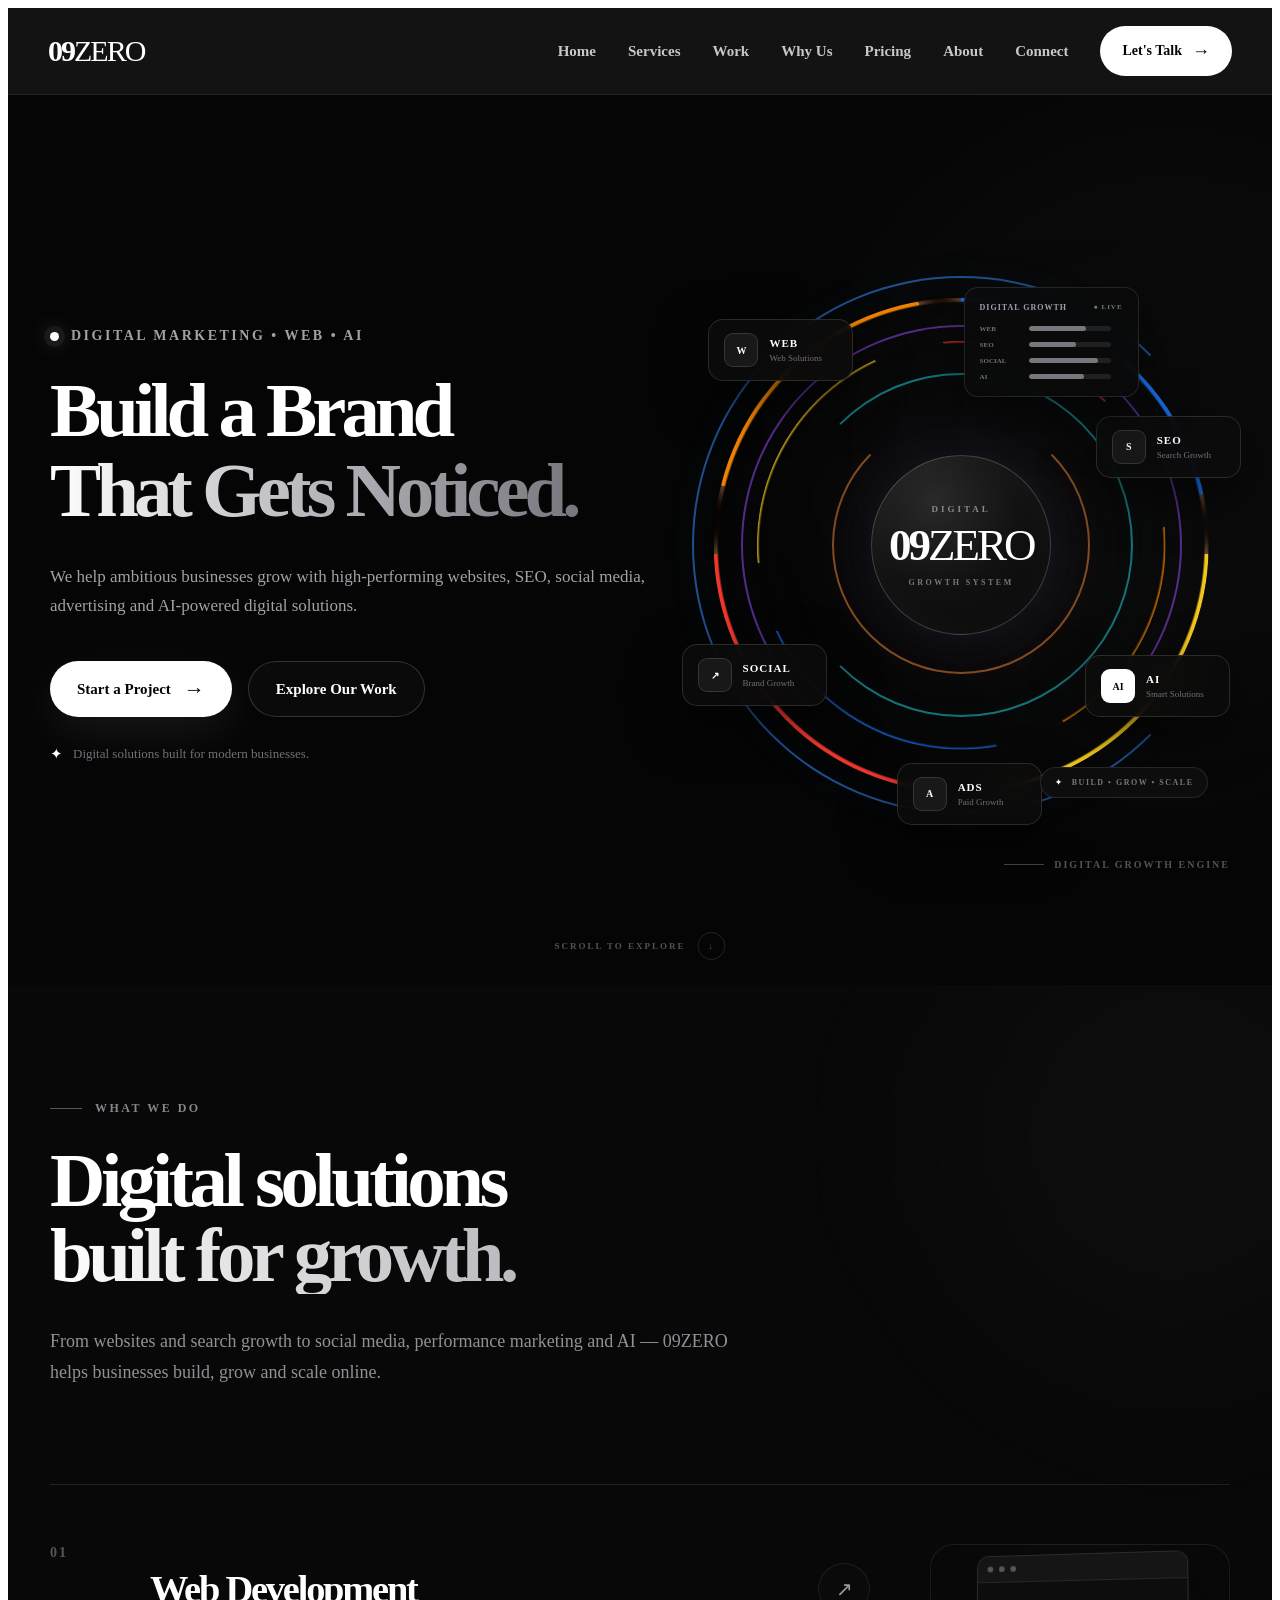
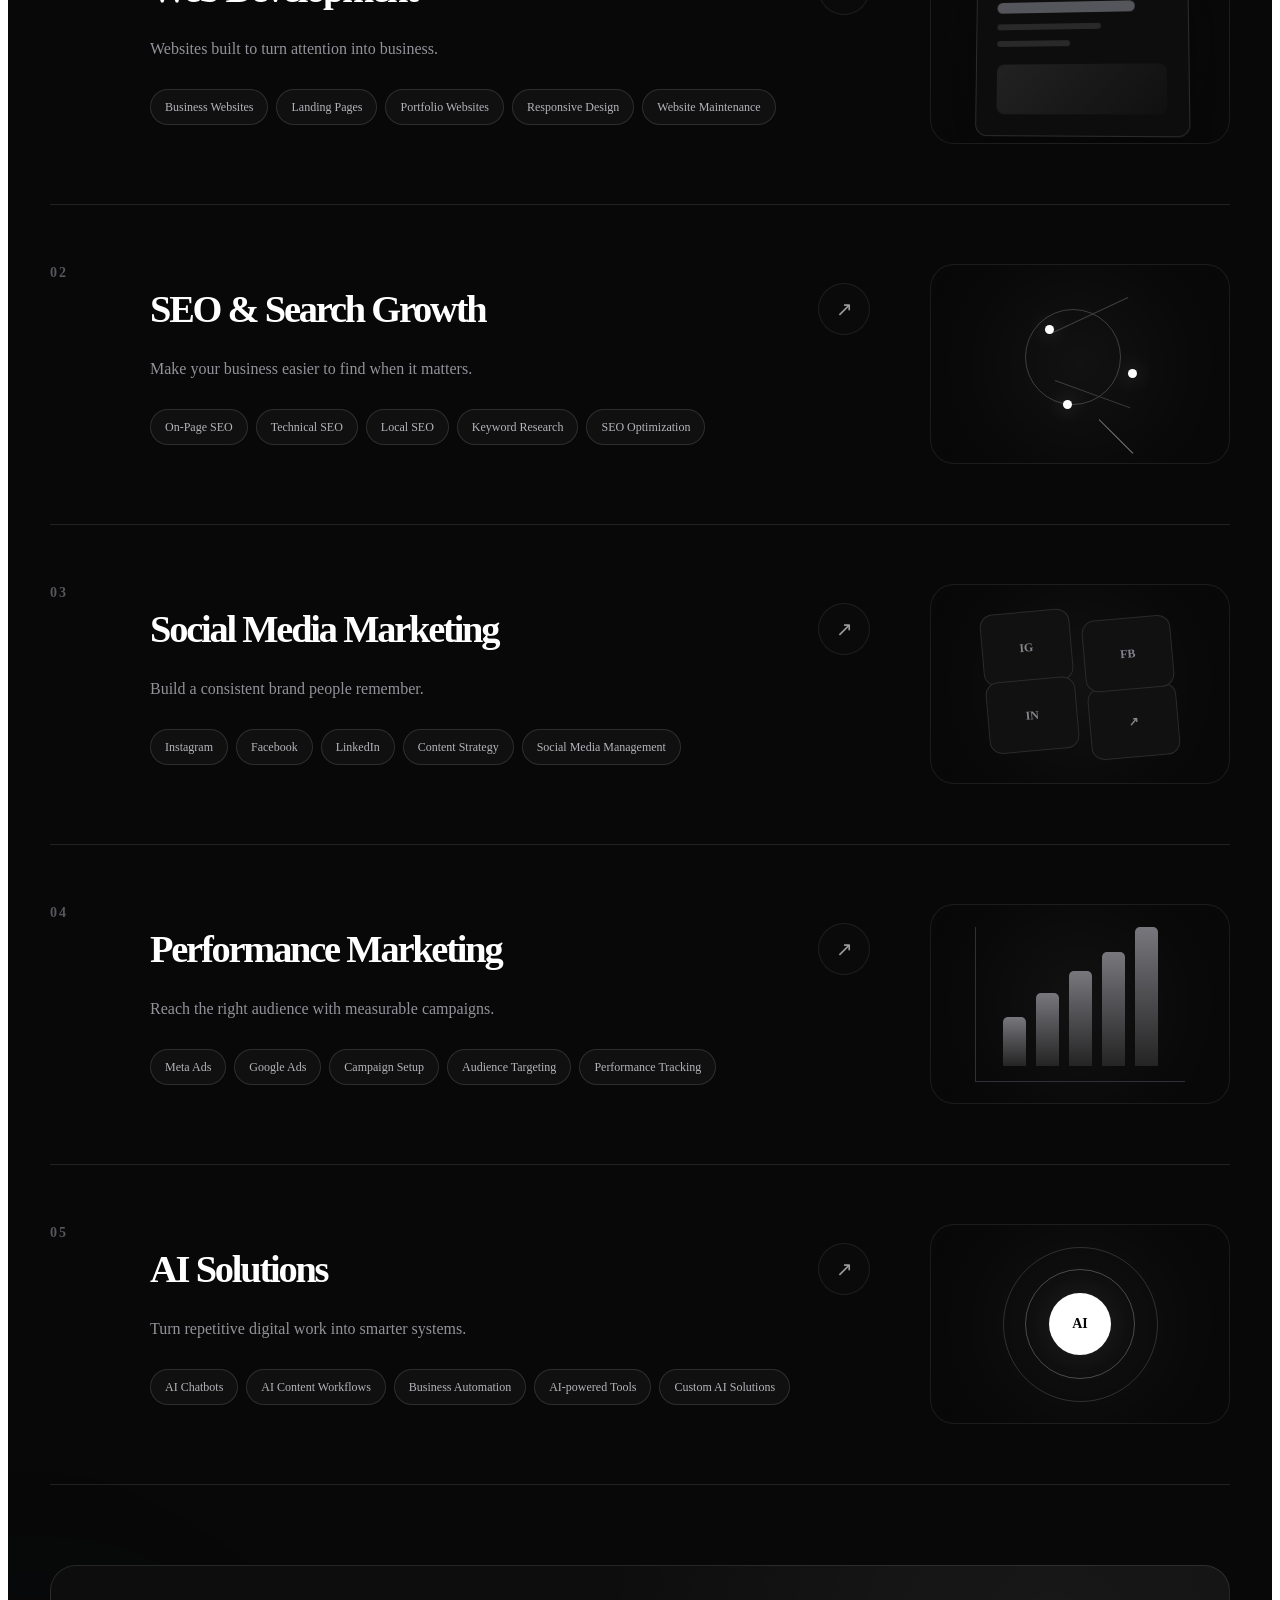
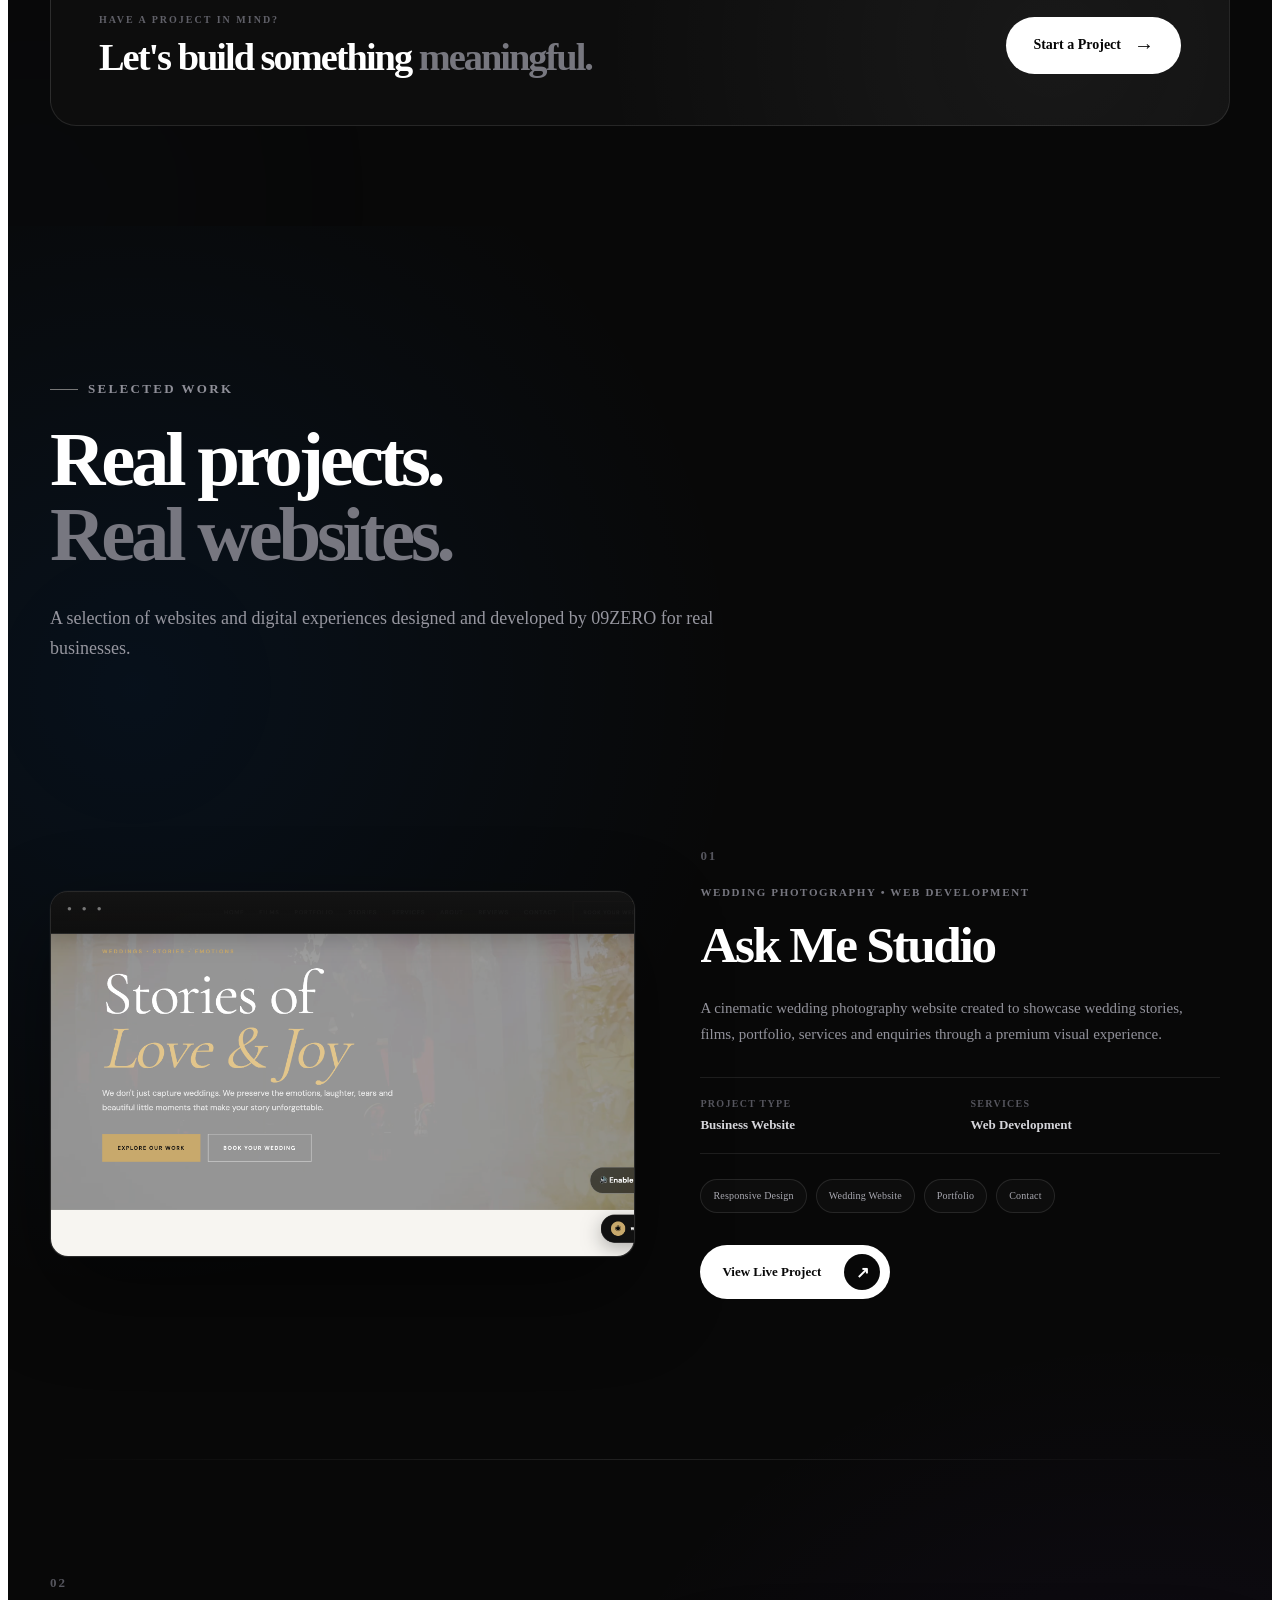
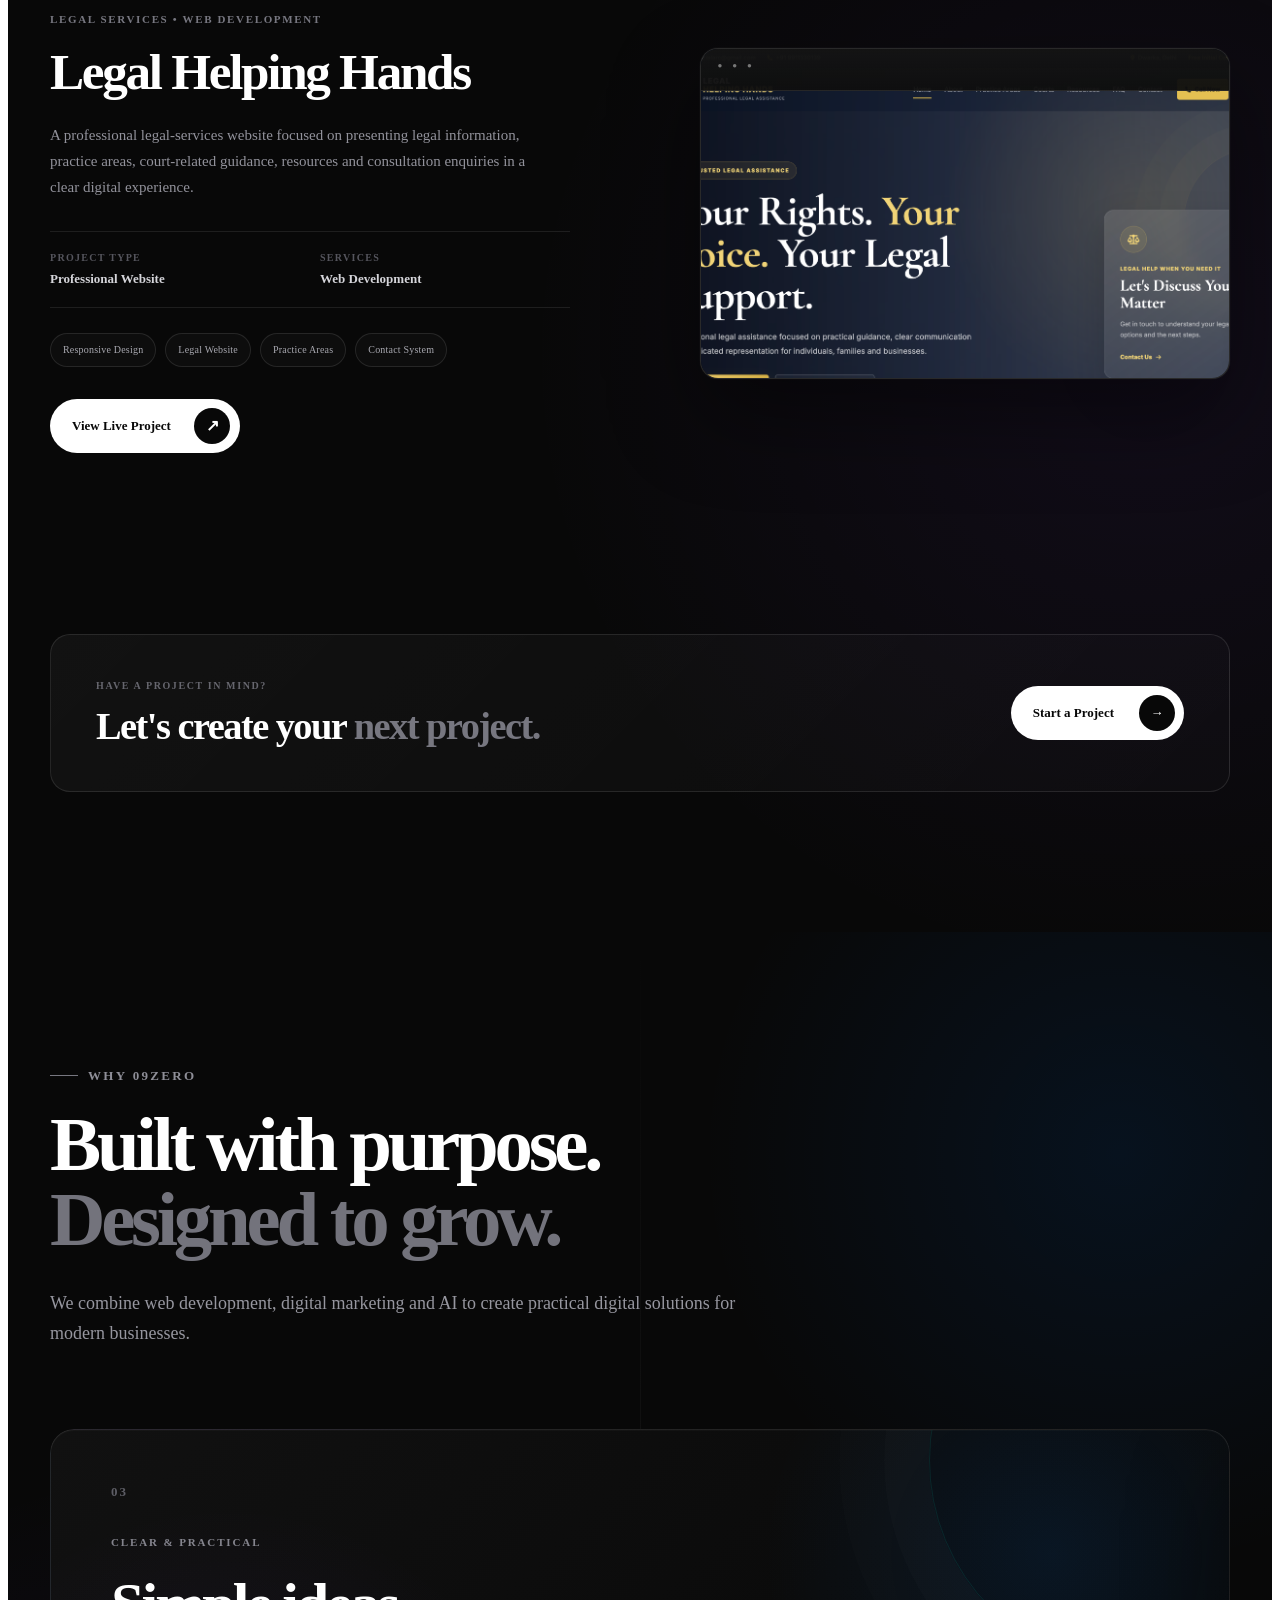
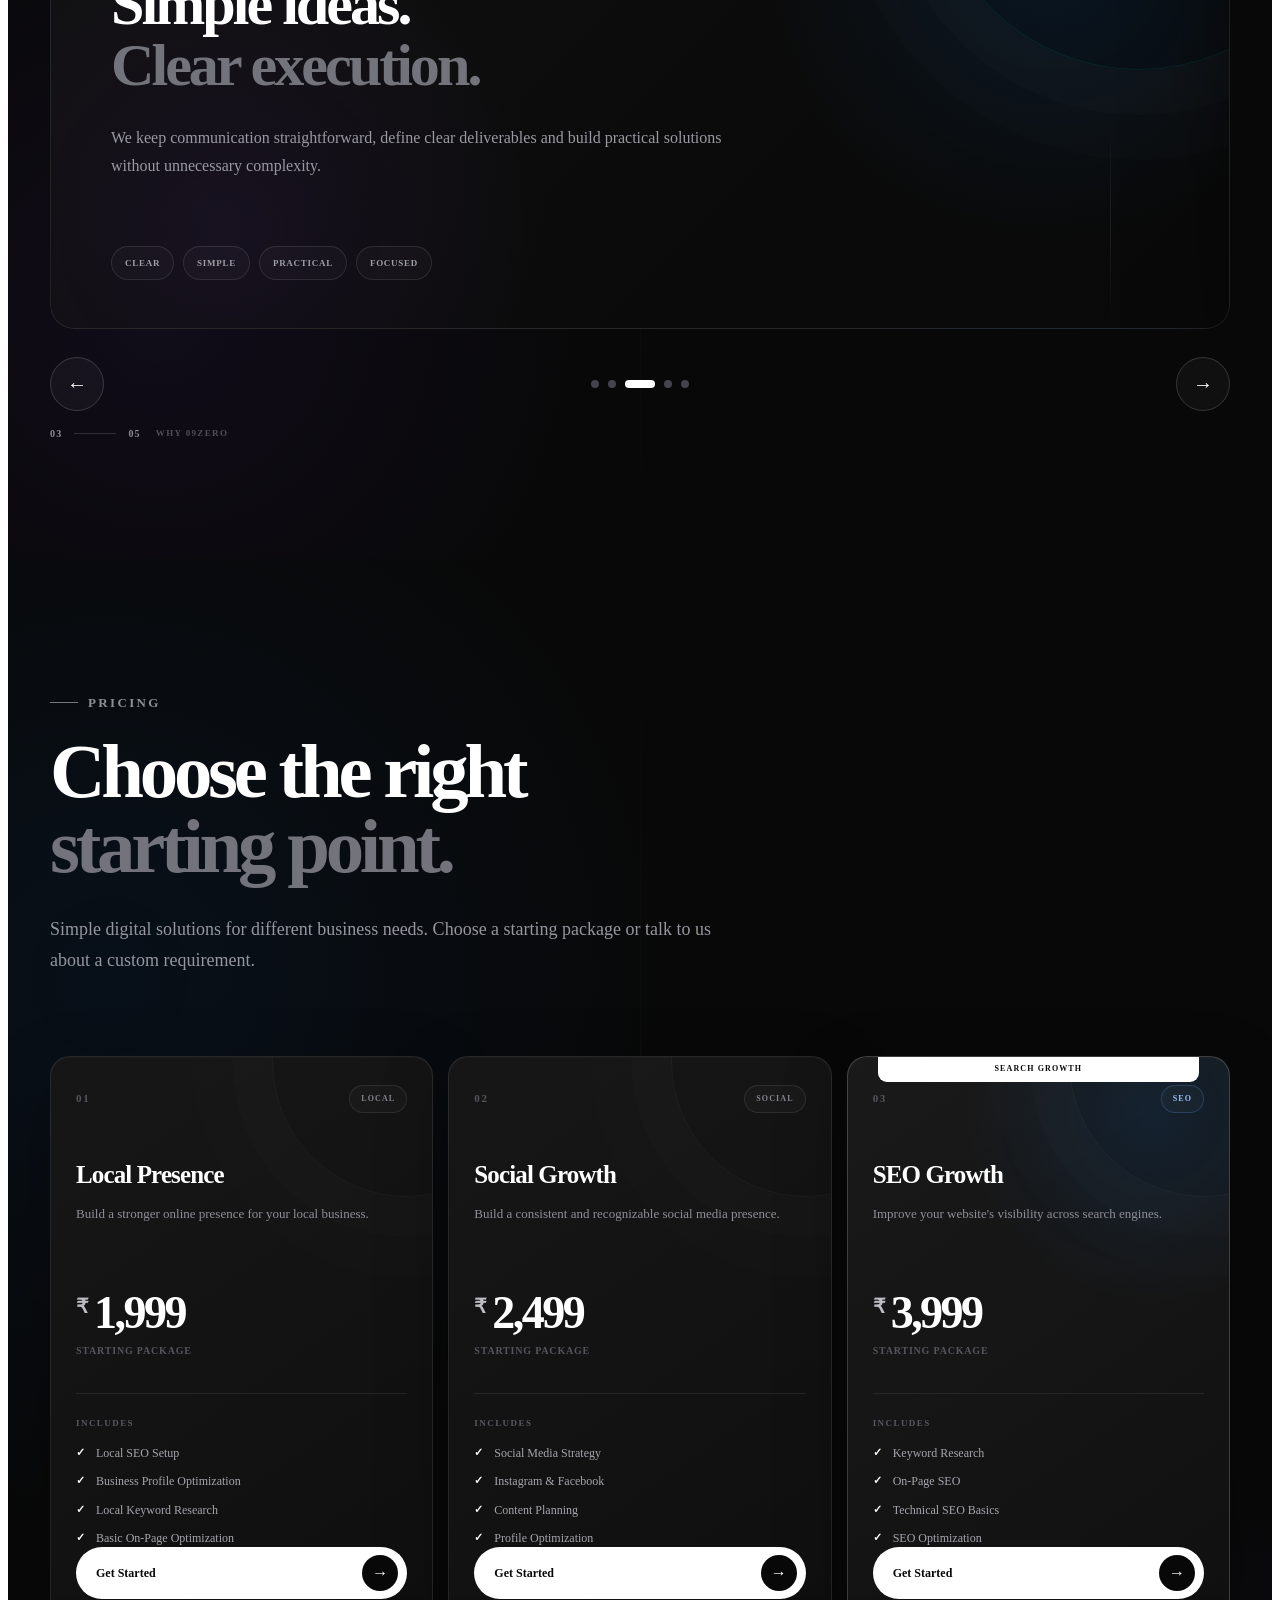
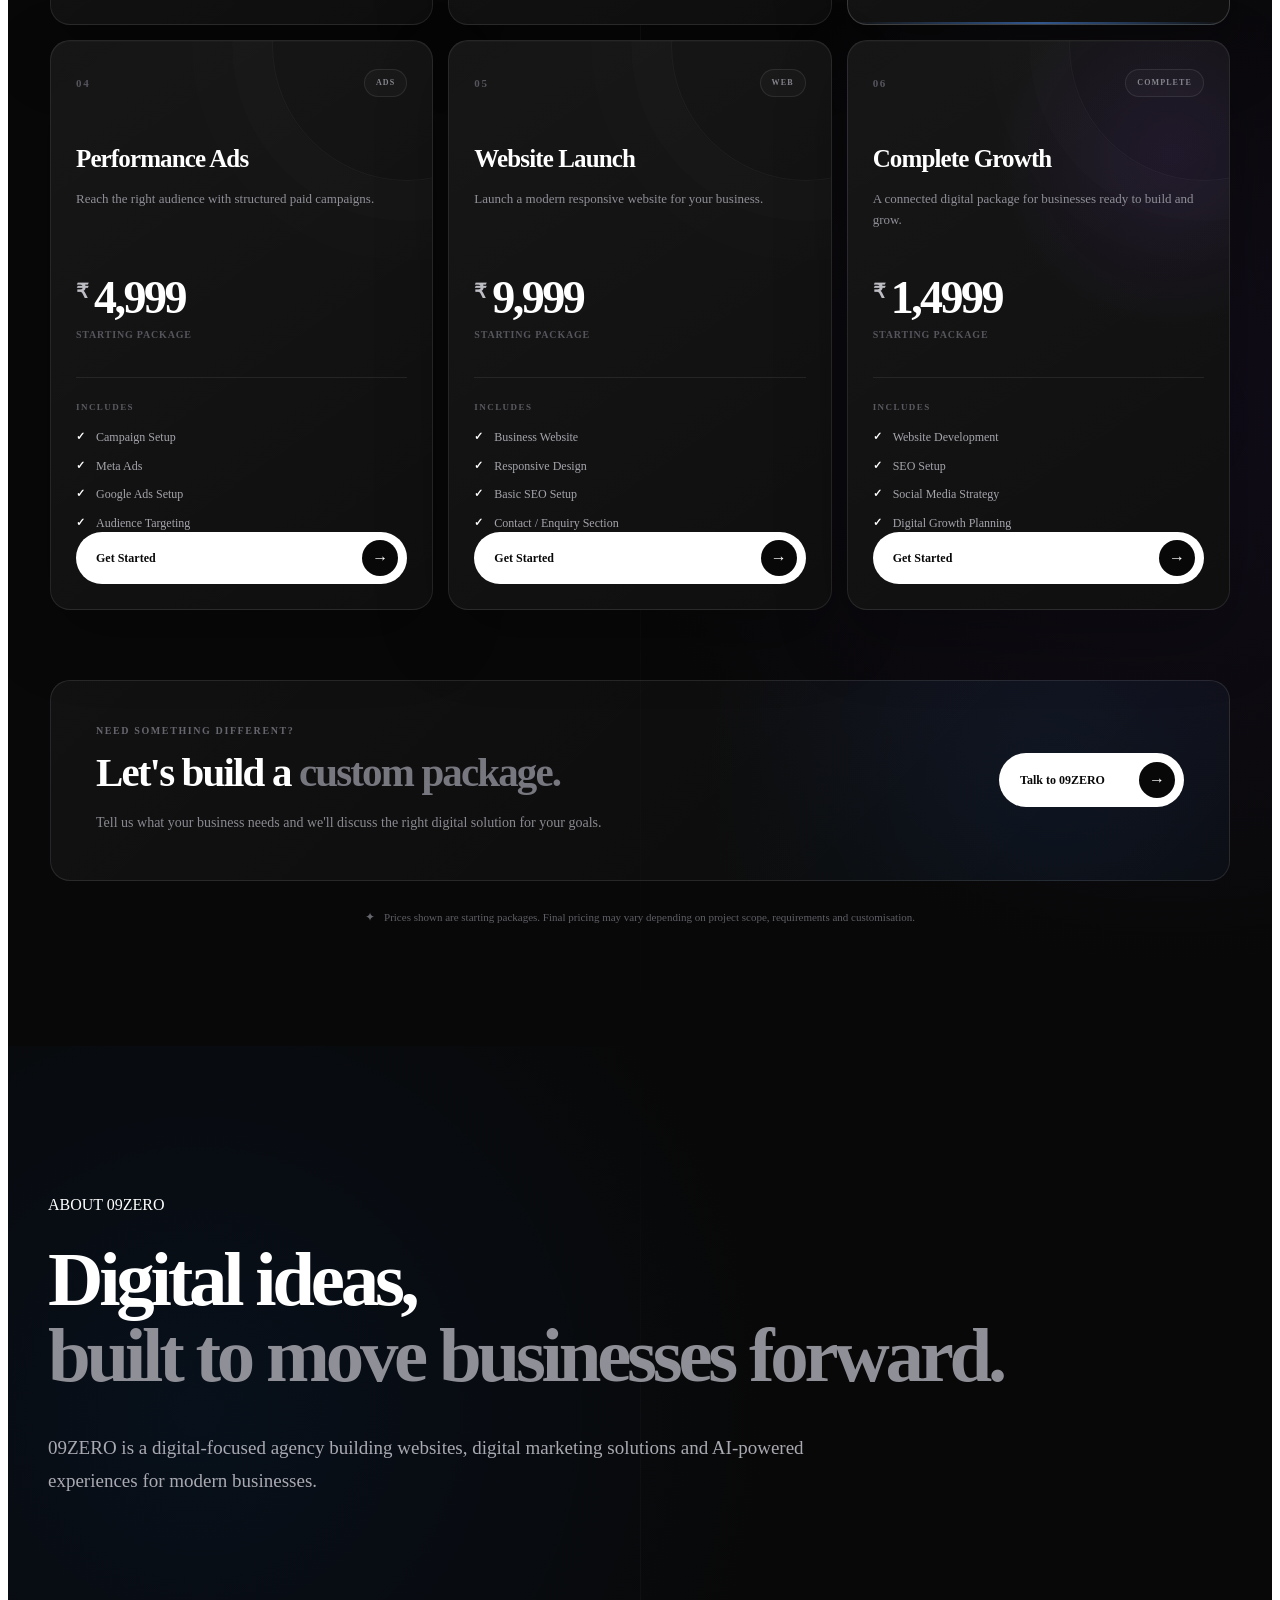
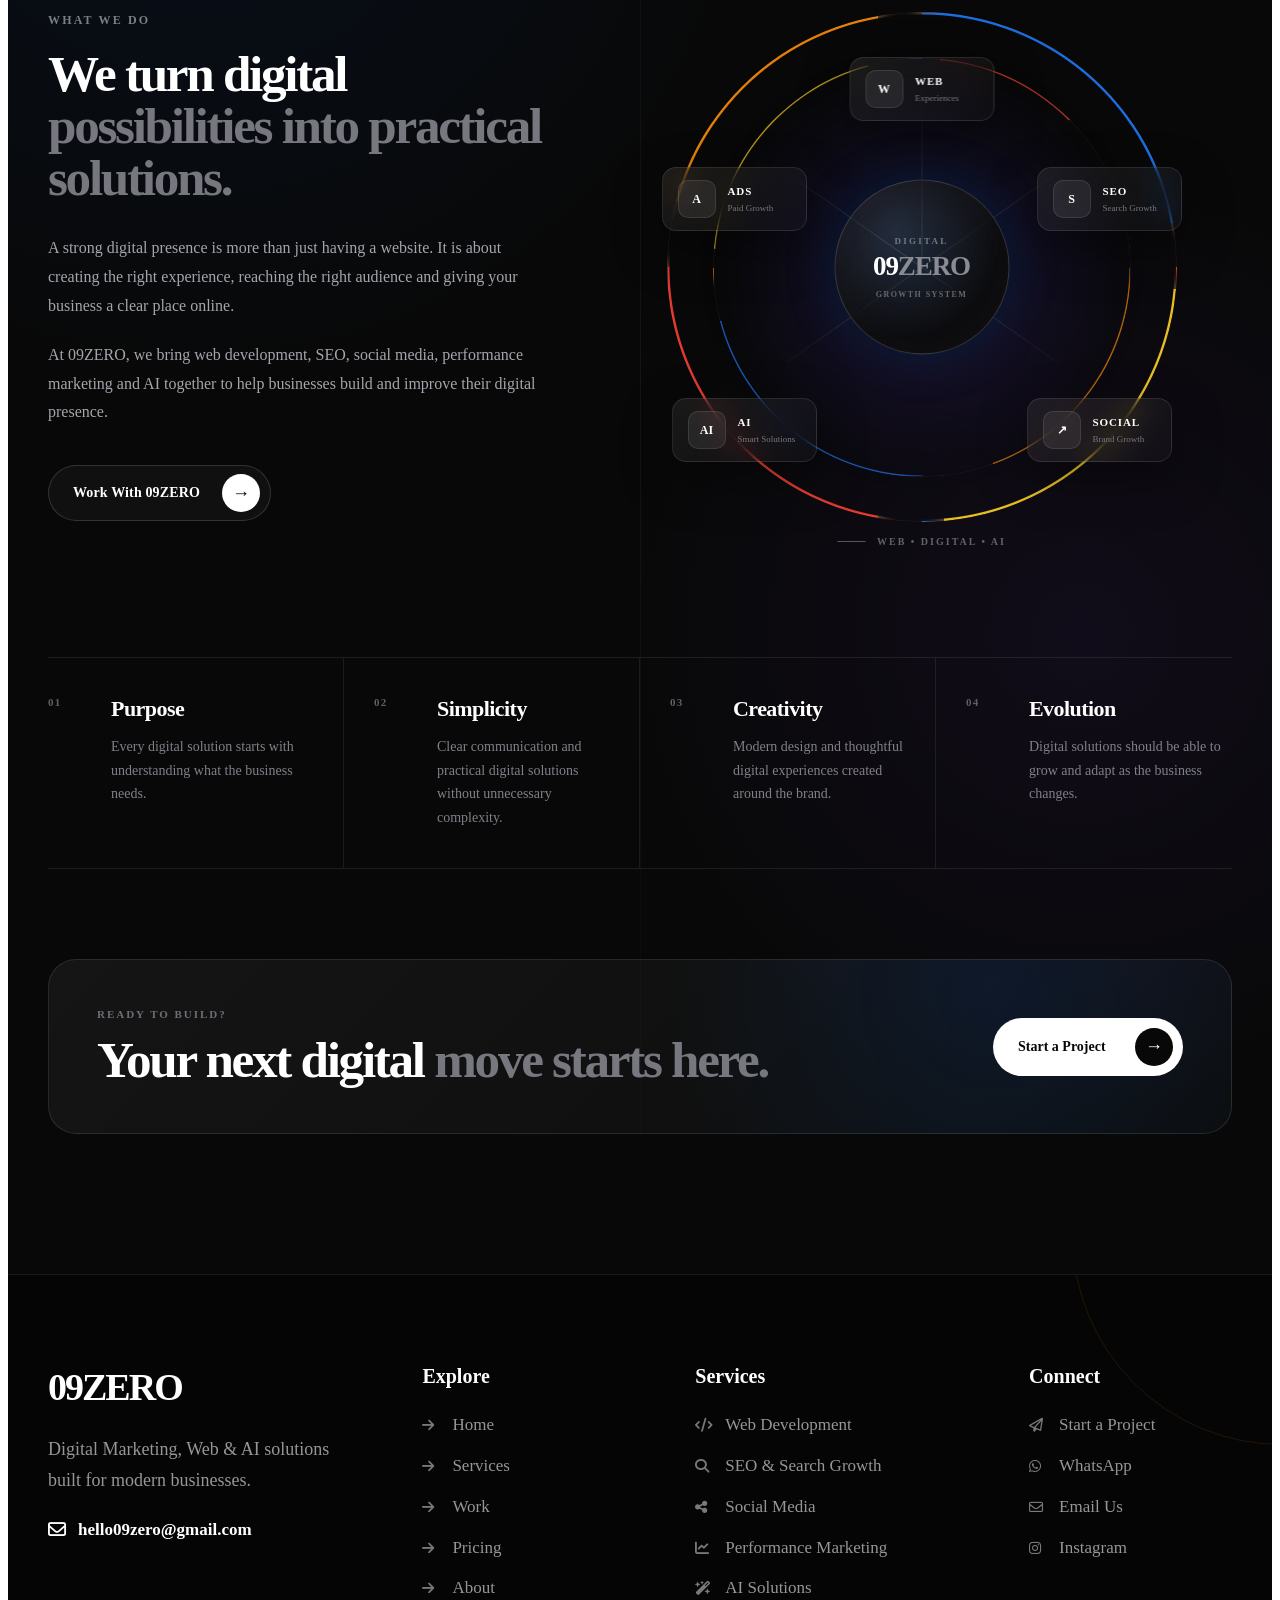
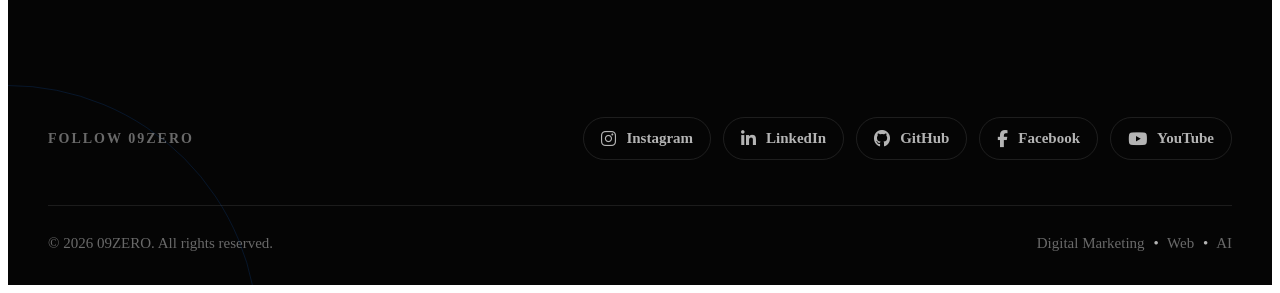
==== commit ef6010ae: "Update index.html" ====
--- a/index.html
+++ b/index.html
@@ -63,139 +63,140 @@
 <body>
 
 
+
+    
+        <!-- =================================================
+                     09ZERO NAVBAR
+        ================================================== -->
+
+<header class="site-header">
+
+
+<nav class="navbar" aria-label="Main navigation">
+
     <!-- =================================================
-         09ZERO NAVBAR
+         LOGO
     ================================================== -->
 
-    <header class="site-header">
-
-        <nav class="navbar">
-
-
-            <!-- =================================================
-                 LOGO
-            ================================================== -->
-
-
-            <a href="#home" class="navbar-logo" aria-label="09ZERO Home">
-                        <img
-                                    src="logo.png"
-                                    alt="09ZERO - Digital Marketing, Web & AI"
-                         >
-            </a>
-
-            <!-- <a
-                href="#home"
-                class="navbar-logo"
-                aria-label="09ZERO Home"
+    <a
+        href="#home"
+        class="navbar-logo"
+        aria-label="09ZERO Digital Marketing Agency - Home"
+    >
+        09<span>ZERO</span>
+    </a>
+
+
+    <!-- =================================================
+         MOBILE MENU BUTTON
+    ================================================== -->
+
+    <button
+        class="menu-toggle"
+        id="menuToggle"
+        type="button"
+        aria-label="Open navigation menu"
+        aria-expanded="false"
+        aria-controls="navbarMenu"
+    >
+        <span aria-hidden="true"></span>
+        <span aria-hidden="true"></span>
+        <span aria-hidden="true"></span>
+    </button>
+
+
+    <!-- =================================================
+         NAVIGATION MENU
+    ================================================== -->
+
+    <div
+        class="navbar-menu"
+        id="navbarMenu"
+    >
+
+        <a
+            href="#home"
+            class="nav-link"
+        >
+            Home
+        </a>
+
+        <a
+            href="#services"
+            class="nav-link"
+        >
+            Services
+        </a>
+
+        <a
+            href="#work"
+            class="nav-link"
+        >
+            Work
+        </a>
+
+        <a
+            href="#why-us"
+            class="nav-link"
+        >
+            Why Us
+        </a>
+
+        <a
+            href="#pricing"
+            class="nav-link"
+        >
+            Pricing
+        </a>
+
+        <a
+            href="#about"
+            class="nav-link"
+        >
+            About
+        </a>
+
+        <a
+            href="connect.html"
+            class="nav-link"
+        >
+            Connect
+        </a>
+
+
+        <!-- =================================================
+             CTA
+        ================================================== -->
+
+        <a
+            href="#contact"
+            class="nav-cta"
+            aria-label="Let's Talk with 09ZERO"
+        >
+            <span class="nav-cta-text">
+                Let's Talk
+            </span>
+
+            <span
+                class="nav-cta-arrow"
+                aria-hidden="true"
             >
-                09<span>ZERO</span>
-            </a> -->
-
-
-            <!-- =================================================
-                 NAVIGATION MENU
-            ================================================== -->
-
-            <div
-                class="navbar-menu"
-                id="navbarMenu"
-            >
-                
-               <a
-                    href="#home"
-                    class="nav-link"
-                >
-                    Home
-                </a>
-
-                <a
-                    href="#services"
-                    class="nav-link"
-                >
-                    Services
-                </a>
-
-
-                <a
-                    href="#work"
-                    class="nav-link"
-                >
-                    Work
-                </a>
-
-
-                <a
-                    href="#why-us"
-                    class="nav-link"
-                >
-                    Why Us
-                </a>
-
-
-                <a
-                    href="#pricing"
-                    class="nav-link"
-                >
-                    Pricing
-                </a>
-
-
-                <a
-                    href="#about"
-                    class="nav-link"
-                >
-                    About
-                </a>
-
-
-                <a
-                    href="connect.html"
-                    class="nav-link"
-                >
-                    Connect
-                </a>
-
-
-                <!-- =================================================
-                     CTA
-                ================================================== -->
-
-                <a
-                    href="#contact"
-                    class="nav-cta"
-                >
-                    Let's Talk
-                    <span>→</span>
-                </a>
-
-            </div>
-
-
-            <!-- =================================================
-                 MOBILE MENU BUTTON
-            ================================================== -->
-
-            <button
-                class="menu-toggle"
-                id="menuToggle"
-                type="button"
-                aria-label="Open navigation menu"
-                aria-expanded="false"
-                aria-controls="navbarMenu"
-            >
-
-                <span></span>
-                <span></span>
-                <span></span>
-
-            </button>
-
-
-        </nav>
-
-    </header>
-
+                →
+            </span>
+        </a>
+
+    </div>
+
+</nav>
+
+
+</header>
+
+
+    
+
+
+   
 
     <!-- =================================================
          PAGE CONTENT
@@ -3007,4 +3008,4 @@
 
 </body>
 
-</html>+</html>
--- a/style.css
+++ b/style.css
@@ -1,665 +1,959 @@
 /* =========================================================
-   09ZERO - NAVBAR
-   FINAL PREMIUM RESPONSIVE VERSION
+09ZERO - NAVBAR
+FULL RESPONSIVE VERSION
+
+Mobile
+Tablet
+Laptop
+Desktop
+Large Monitor
+========================================================= */
+
+/* =========================================================
+GLOBAL BOX SIZING
+========================================================= */
+
+*,
+*::before,
+*::after {
+box-sizing: border-box;
+}
+
+/* =========================================================
+SITE HEADER
 ========================================================= */
 
 .site-header {
-    position: sticky;
-    top: 0;
-    z-index: 1000;
-
+position: sticky;
+top: 0;
+z-index: 1000;
+
+
+width: 100%;
+
+background: rgba(5, 5, 5, 0.94);
+
+border-bottom:
+    1px solid rgba(255, 255, 255, 0.08);
+
+backdrop-filter: blur(20px);
+-webkit-backdrop-filter: blur(20px);
+
+
+}
+
+/* =========================================================
+NAVBAR CONTAINER
+========================================================= */
+
+.navbar {
+width: min(1380px, calc(100% - 80px));
+
+
+min-height: 86px;
+
+margin: 0 auto;
+
+display: flex;
+
+align-items: center;
+justify-content: space-between;
+
+gap: 40px;
+
+
+}
+
+/* =========================================================
+LOGO
+========================================================= */
+
+.navbar-logo {
+display: inline-flex;
+
+
+align-items: center;
+
+flex-shrink: 0;
+
+color: #ffffff;
+
+text-decoration: none;
+
+font-size: 30px;
+
+font-weight: 900;
+
+line-height: 1;
+
+letter-spacing: -2px;
+
+white-space: nowrap;
+
+transition:
+    opacity 0.25s ease,
+    transform 0.25s ease;
+
+
+}
+
+.navbar-logo span {
+font-weight: 400;
+}
+
+.navbar-logo:hover {
+opacity: 0.75;
+
+
+transform:
+    translateY(-1px);
+
+
+}
+
+/* =========================================================
+NAVIGATION MENU
+========================================================= */
+
+.navbar-menu {
+display: flex;
+
+
+align-items: center;
+
+justify-content: flex-end;
+
+gap: 32px;
+
+min-width: 0;
+
+
+}
+
+/* =========================================================
+NAV LINKS
+========================================================= */
+
+.nav-link {
+position: relative;
+
+
+display: inline-flex;
+
+align-items: center;
+
+padding: 10px 0;
+
+color: #c7c7cc;
+
+text-decoration: none;
+
+font-size: 15px;
+
+font-weight: 600;
+
+line-height: 1;
+
+white-space: nowrap;
+
+transition:
+    color 0.25s ease,
+    transform 0.25s ease;
+
+
+}
+
+.nav-link:hover {
+color: #ffffff;
+
+
+transform:
+    translateY(-1px);
+
+
+}
+
+/* =========================================================
+NAV LINK UNDERLINE
+========================================================= */
+
+.nav-link::after {
+content: "";
+
+
+position: absolute;
+
+left: 0;
+
+bottom: 3px;
+
+width: 0;
+
+height: 1px;
+
+background: #ffffff;
+
+transition:
+    width 0.25s ease;
+
+
+}
+
+.nav-link:hover::after {
+width: 100%;
+}
+
+/* =========================================================
+NAV CTA
+========================================================= */
+
+.nav-cta {
+display: inline-flex;
+
+
+align-items: center;
+
+justify-content: center;
+
+flex-shrink: 0;
+
+gap: 10px;
+
+min-height: 50px;
+
+padding:
+    0 22px;
+
+border-radius: 999px;
+
+background: #ffffff;
+
+color: #050505;
+
+text-decoration: none;
+
+font-size: 14px;
+
+font-weight: 700;
+
+line-height: 1;
+
+white-space: nowrap;
+
+transition:
+    transform 0.3s ease,
+    background 0.3s ease,
+    box-shadow 0.3s ease;
+
+
+}
+
+.nav-cta-text {
+display: block;
+
+
+white-space: nowrap;
+
+
+}
+
+.nav-cta-arrow {
+display: inline-flex;
+
+
+align-items: center;
+
+justify-content: center;
+
+flex-shrink: 0;
+
+font-size: 18px;
+
+line-height: 1;
+
+transition:
+    transform 0.3s ease;
+
+
+}
+
+.nav-cta:hover {
+background: #e4e4e7;
+
+
+transform:
+    translateY(-3px);
+
+box-shadow:
+    0 12px 35px rgba(255, 255, 255, 0.13);
+
+
+}
+
+.nav-cta:hover .nav-cta-arrow {
+transform:
+translateX(5px);
+}
+
+/* =========================================================
+MOBILE MENU BUTTON
+========================================================= */
+
+.menu-toggle {
+display: none;
+
+
+width: 48px;
+
+height: 48px;
+
+padding: 0;
+
+flex-shrink: 0;
+
+align-items: center;
+
+justify-content: center;
+
+flex-direction: column;
+
+gap: 5px;
+
+border:
+    1px solid rgba(255, 255, 255, 0.13);
+
+border-radius: 50%;
+
+background: #111111;
+
+color: #ffffff;
+
+cursor: pointer;
+
+-webkit-tap-highlight-color: transparent;
+
+transition:
+    background 0.25s ease,
+    border-color 0.25s ease,
+    transform 0.25s ease;
+
+
+}
+
+.menu-toggle:hover {
+background: #181818;
+
+
+border-color:
+    rgba(255, 255, 255, 0.25);
+
+
+}
+
+.menu-toggle:active {
+transform:
+scale(0.94);
+}
+
+.menu-toggle:focus-visible {
+outline:
+2px solid #ffffff;
+
+
+outline-offset:
+    3px;
+
+
+}
+
+.menu-toggle span {
+display: block;
+
+
+width: 19px;
+
+height: 2px;
+
+border-radius: 10px;
+
+background: #ffffff;
+
+transition:
+    transform 0.3s ease,
+    opacity 0.3s ease;
+
+
+}
+
+/* =========================================================
+LARGE MONITOR
+1600px+
+========================================================= */
+
+@media (min-width: 1600px) {
+
+
+.navbar {
+    width:
+        min(1500px, calc(100% - 100px));
+
+    min-height: 92px;
+
+    gap: 50px;
+}
+
+
+.navbar-logo {
+    font-size: 32px;
+}
+
+
+.navbar-menu {
+    gap: 40px;
+}
+
+
+.nav-link {
+    font-size: 16px;
+}
+
+
+.nav-cta {
+    min-height: 52px;
+
+    padding:
+        0 25px;
+
+    font-size: 15px;
+}
+
+
+}
+
+/* =========================================================
+LAPTOP
+951px - 1250px
+========================================================= */
+
+@media (max-width: 1250px) {
+
+
+.navbar {
+    width:
+        min(1180px, calc(100% - 50px));
+
+    gap: 25px;
+}
+
+
+.navbar-menu {
+    gap: 23px;
+}
+
+
+.nav-link {
+    font-size: 14px;
+}
+
+
+.nav-cta {
+    padding:
+        0 18px;
+
+    font-size: 13px;
+}
+
+
+}
+
+/* =========================================================
+SMALL LAPTOP
+769px - 950px
+========================================================= */
+
+@media (max-width: 950px) {
+
+
+.navbar {
+    width:
+        calc(100% - 40px);
+
+    min-height: 78px;
+
+    gap: 18px;
+}
+
+
+.navbar-logo {
+    font-size: 27px;
+}
+
+
+.navbar-menu {
+    gap: 14px;
+}
+
+
+.nav-link {
+    font-size: 13px;
+}
+
+
+.nav-cta {
+    min-height: 46px;
+
+    padding:
+        0 14px;
+
+    font-size: 13px;
+}
+
+
+}
+
+/* =========================================================
+TABLET + MOBILE
+768px AND BELOW
+========================================================= */
+
+@media (max-width: 768px) {
+
+
+.site-header {
+    background:
+        rgba(5, 5, 5, 0.97);
+}
+
+
+.navbar {
+    width:
+        calc(100% - 32px);
+
+    min-height: 72px;
+
+    gap: 12px;
+}
+
+
+/* -----------------------------------------
+   LOGO
+----------------------------------------- */
+
+.navbar-logo {
+    font-size: 26px;
+
+    letter-spacing:
+        -1.5px;
+}
+
+
+/* -----------------------------------------
+   MENU BUTTON
+----------------------------------------- */
+
+.menu-toggle {
+    display: flex;
+
+    position: relative;
+
+    z-index: 1002;
+}
+
+
+/* -----------------------------------------
+   MOBILE MENU
+----------------------------------------- */
+
+.navbar-menu {
+    position: fixed;
+
+    top: 80px;
+
+    left: 16px;
+    right: 16px;
+
+    width: auto;
+
+    max-width:
+        calc(100vw - 32px);
+
+    z-index: 1001;
+
+    display: flex;
+
+    flex-direction: column;
+
+    align-items: stretch;
+
+    gap: 4px;
+
+    padding: 14px;
+
+    border:
+        1px solid rgba(255, 255, 255, 0.10);
+
+    border-radius: 20px;
+
+    background:
+        rgba(10, 10, 10, 0.99);
+
+    box-shadow:
+        0 25px 70px rgba(0, 0, 0, 0.65);
+
+    backdrop-filter:
+        blur(20px);
+
+    -webkit-backdrop-filter:
+        blur(20px);
+
+    opacity: 0;
+
+    visibility: hidden;
+
+    pointer-events: none;
+
+    transform:
+        translateY(-15px);
+
+    transition:
+        opacity 0.3s ease,
+        visibility 0.3s ease,
+        transform 0.3s ease;
+
+    overflow: hidden;
+}
+
+
+/* -----------------------------------------
+   OPEN MENU
+----------------------------------------- */
+
+.navbar-menu.active {
+    opacity: 1;
+
+    visibility: visible;
+
+    pointer-events: auto;
+
+    transform:
+        translateY(0);
+}
+
+
+/* -----------------------------------------
+   MOBILE NAV LINKS
+----------------------------------------- */
+
+.nav-link {
     width: 100%;
 
-    background: rgba(5, 5, 5, 0.90);
-
-    border-bottom: 1px solid rgba(255, 255, 255, 0.08);
-
-    backdrop-filter: blur(20px);
-    -webkit-backdrop-filter: blur(20px);
-}
-
-
-/* =========================================================
-   NAVBAR CONTAINER
-========================================================= */
+    min-height: 50px;
+
+    padding:
+        0 15px;
+
+    display: flex;
+
+    align-items: center;
+
+    border-radius: 12px;
+
+    color: #d4d4d8;
+
+    font-size: 15px;
+
+    line-height: 1.2;
+
+    white-space: normal;
+
+    transform: none;
+}
+
+
+.nav-link:hover {
+    background: #151515;
+
+    color: #ffffff;
+
+    transform: none;
+}
+
+
+.nav-link::after {
+    display: none;
+}
+
+
+/* -----------------------------------------
+   MOBILE CTA
+----------------------------------------- */
+
+.nav-cta {
+    width: 100%;
+
+    max-width: 100%;
+
+    min-width: 0;
+
+    min-height: 52px;
+
+    margin-top: 8px;
+
+    padding:
+        0 14px;
+
+    border-radius: 13px;
+
+    font-size: 14px;
+
+    gap: 8px;
+
+    overflow: hidden;
+
+    flex-shrink: 1;
+}
+
+
+.nav-cta-text {
+    min-width: 0;
+
+    overflow: hidden;
+
+    text-overflow: ellipsis;
+
+    white-space: nowrap;
+}
+
+
+.nav-cta-arrow {
+    flex-shrink: 0;
+
+    font-size: 18px;
+}
+
+
+.nav-cta:hover {
+    transform: none;
+
+    box-shadow: none;
+}
+
+
+/* -----------------------------------------
+   HAMBURGER → X
+----------------------------------------- */
+
+.menu-toggle.active span:nth-child(1) {
+    transform:
+        translateY(7px)
+        rotate(45deg);
+}
+
+
+.menu-toggle.active span:nth-child(2) {
+    opacity: 0;
+}
+
+
+.menu-toggle.active span:nth-child(3) {
+    transform:
+        translateY(-7px)
+        rotate(-45deg);
+}
+
+
+}
+
+/* =========================================================
+MOBILE
+481px - 600px
+========================================================= */
+
+@media (max-width: 600px) {
+
 
 .navbar {
-    width: min(1380px, calc(100% - 80px));
-
-    min-height: 86px;
-
-    margin: 0 auto;
-
-    display: flex;
-
-    align-items: center;
-
-    justify-content: space-between;
-
-    gap: 40px;
-}
-
-
-/* =========================================================
-   LOGO
-========================================================= */
-/* 
+    width:
+        calc(100% - 28px);
+
+    min-height: 70px;
+}
+
+
 .navbar-logo {
-    display: inline-flex;
-
-    align-items: center;
-
-    flex-shrink: 0;
-
-    color: #ffffff;
-
-    text-decoration: none;
-
-    font-size: 30px;
-
-    font-weight: 900;
-
-    line-height: 1;
-
-    letter-spacing: -2px;
-
-    white-space: nowrap;
-
-    transition:
-        opacity 0.25s ease,
-        transform 0.25s ease;
-}
-
-.navbar-logo span {
-    font-weight: 400;
-}
-
-.navbar-logo:hover {
-    opacity: 0.75;
-
-    transform: translateY(-1px);
-} */
-
-
-/* =========================================================
-   09ZERO NAVBAR LOGO IMAGE
-========================================================= */
-
-/* =========================================================
-   09ZERO - ROUND LOGO
-========================================================= */
+    font-size: 25px;
+}
+
+
+.navbar-menu {
+    top: 77px;
+
+    left: 14px;
+    right: 14px;
+
+    max-width:
+        calc(100vw - 28px);
+}
+
+
+}
+
+/* =========================================================
+SMALL MOBILE
+480px AND BELOW
+========================================================= */
+
+@media (max-width: 480px) {
+
+
+.navbar {
+    width:
+        calc(100% - 24px);
+
+    min-height: 68px;
+}
+
 
 .navbar-logo {
-    width: 58px;
-    height: 58px;
-    display: flex;
-    align-items: center;
-    justify-content: center;
-
-    border-radius: 50%;
-    overflow: hidden;
-
-    background: #ffffff;
-    border: 2px solid rgba(255, 255, 255, 0.15);
-
-    flex-shrink: 0;
-
-    transition:
-        transform 0.3s ease,
-        box-shadow 0.3s ease;
-}
-
-.navbar-logo img {
-    width: 100%;
-    height: 100%;
-
-    display: block;
-
-    object-fit: cover;
-    border-radius: 50%;
-}
-
-.navbar-logo:hover {
-    transform: scale(1.06);
-    box-shadow:
-        0 0 0 5px rgba(22, 119, 255, 0.12),
-        0 10px 30px rgba(0, 0, 0, 0.35);
-}
-
-
-/* =========================================================
-   MOBILE
-========================================================= */
-
-@media (max-width: 950px) {
-
-    .navbar-logo {
-        width: 50px;
-        height: 50px;
-    }
-
-}
-
-
-/* =========================================================
-   NAVIGATION MENU
-========================================================= */
+    font-size: 24px;
+}
+
+
+.menu-toggle {
+    width: 44px;
+
+    height: 44px;
+}
+
 
 .navbar-menu {
-    display: flex;
-
-    align-items: center;
-
-    justify-content: flex-end;
-
-    gap: 34px;
-}
-
-
-/* =========================================================
-   NAV LINKS
-========================================================= */
+    top: 74px;
+
+    left: 12px;
+    right: 12px;
+
+    max-width:
+        calc(100vw - 24px);
+
+    padding: 12px;
+
+    border-radius: 18px;
+}
+
 
 .nav-link {
-    position: relative;
-
-    display: inline-flex;
-
-    align-items: center;
-
-    padding: 10px 0;
-
-    color: #c7c7cc;
-
-    text-decoration: none;
-
-    font-size: 15px;
-
-    font-weight: 600;
-
-    line-height: 1;
-
-    transition:
-        color 0.25s ease,
-        transform 0.25s ease;
-}
-
-.nav-link:hover {
-    color: #ffffff;
-
-    transform: translateY(-1px);
-}
-
-
-/* UNDERLINE */
-
-.nav-link::after {
-    content: "";
-
-    position: absolute;
-
-    left: 0;
-    bottom: 3px;
-
-    width: 0;
-    height: 1px;
-
-    background: #ffffff;
-
-    transition: width 0.25s ease;
-}
-
-.nav-link:hover::after {
-    width: 100%;
-}
-
-
-/* =========================================================
-   NAV CTA
-========================================================= */
+    min-height: 48px;
+
+    padding:
+        0 14px;
+
+    font-size: 14px;
+}
+
 
 .nav-cta {
-    display: inline-flex;
-
-    align-items: center;
-
-    justify-content: center;
-
-    gap: 12px;
-
     min-height: 50px;
 
-    padding: 0 23px;
-
-    border-radius: 999px;
-
-    background: #ffffff;
-
-    color: #050505;
-
-    text-decoration: none;
+    padding:
+        0 13px;
 
     font-size: 14px;
-
-    font-weight: 700;
-
-    white-space: nowrap;
-
-    transition:
-        transform 0.3s ease,
-        background 0.3s ease,
-        box-shadow 0.3s ease;
-}
-
-.nav-cta span {
-    font-size: 19px;
-
-    line-height: 1;
-
-    transition: transform 0.3s ease;
-}
-
-.nav-cta:hover {
-    background: #e4e4e7;
-
-    transform: translateY(-3px);
-
-    box-shadow:
-        0 12px 35px rgba(255, 255, 255, 0.13);
-}
-
-.nav-cta:hover span {
-    transform: translateX(5px);
-}
-
-
-/* =========================================================
-   MOBILE MENU BUTTON
-========================================================= */
+}
+
+
+}
+
+/* =========================================================
+EXTRA SMALL
+360px AND BELOW
+========================================================= */
+
+@media (max-width: 360px) {
+
+
+.navbar {
+    width:
+        calc(100% - 20px);
+
+    min-height: 66px;
+}
+
+
+.navbar-logo {
+    font-size: 22px;
+
+    letter-spacing:
+        -1px;
+}
+
 
 .menu-toggle {
-    display: none;
-
-    width: 48px;
-    height: 48px;
-
-    padding: 0;
-
-    flex-shrink: 0;
-
-    align-items: center;
-
-    justify-content: center;
-
-    flex-direction: column;
-
-    gap: 5px;
-
-    border: 1px solid rgba(255, 255, 255, 0.13);
-
-    border-radius: 50%;
-
-    background: #111111;
-
-    cursor: pointer;
-}
-
-.menu-toggle span {
-    display: block;
-
-    width: 19px;
-    height: 2px;
-
-    border-radius: 10px;
-
-    background: #ffffff;
-
-    transition:
-        transform 0.3s ease,
-        opacity 0.3s ease;
-}
-
-
-/* =========================================================
-   LARGE MONITOR
-========================================================= */
-
-@media (min-width: 1600px) {
-
-    .navbar {
-        width: min(1500px, calc(100% - 100px));
-
-        min-height: 92px;
-
-        gap: 50px;
-    }
-
-    .navbar-logo {
-        font-size: 32px;
-    }
-
-    .navbar-menu {
-        gap: 40px;
-    }
-
-    .nav-link {
-        font-size: 16px;
-    }
-
-    .nav-cta {
-        min-height: 52px;
-
-        padding: 0 25px;
-
-        font-size: 15px;
-    }
-}
-
-
-/* =========================================================
-   LAPTOP
-========================================================= */
-
-@media (max-width: 1250px) {
-
-    .navbar {
-        width: min(1180px, calc(100% - 50px));
-
-        gap: 25px;
-    }
-
-    .navbar-menu {
-        gap: 25px;
-    }
-
-    .nav-link {
-        font-size: 14px;
-    }
-
-    .nav-cta {
-        padding: 0 19px;
-    }
-}
-
-
-/* =========================================================
-   SMALL LAPTOP / TABLET
-========================================================= */
-
-@media (max-width: 950px) {
-
-    .navbar {
-        width: calc(100% - 40px);
-
-        min-height: 78px;
-    }
-
-    .navbar-logo {
-        font-size: 27px;
-    }
-
-    .navbar-menu {
-        gap: 18px;
-    }
-
-    .nav-link {
-        font-size: 13px;
-    }
-
-    .nav-cta {
-        min-height: 46px;
-
-        padding: 0 16px;
-
-        font-size: 13px;
-    }
-}
-
-
-/* =========================================================
-   TABLET + MOBILE
-========================================================= */
-
-@media (max-width: 768px) {
-
-    .site-header {
-        background: rgba(5, 5, 5, 0.94);
-    }
-
-    .navbar {
-        width: calc(100% - 32px);
-
-        min-height: 72px;
-    }
-
-    .navbar-logo {
-        font-size: 26px;
-    }
-
-
-    /* SHOW MENU BUTTON */
-
-    .menu-toggle {
-        display: flex;
-
-        position: relative;
-
-        z-index: 1002;
-    }
-
-
-    /* MOBILE MENU */
-
-    .navbar-menu {
-        position: fixed;
-
-        top: 82px;
-
-        left: 16px;
-        right: 16px;
-
-        z-index: 1001;
-
-        display: flex;
-
-        flex-direction: column;
-
-        align-items: stretch;
-
-        gap: 4px;
-
-        padding: 14px;
-
-        border: 1px solid rgba(255, 255, 255, 0.1);
-
-        border-radius: 20px;
-
-        background: rgba(10, 10, 10, 0.98);
-
-        box-shadow:
-            0 25px 70px rgba(0, 0, 0, 0.65);
-
-        backdrop-filter: blur(20px);
-        -webkit-backdrop-filter: blur(20px);
-
-        opacity: 0;
-
-        visibility: hidden;
-
-        pointer-events: none;
-
-        transform: translateY(-15px);
-
-        transition:
-            opacity 0.3s ease,
-            visibility 0.3s ease,
-            transform 0.3s ease;
-    }
-
-
-    /* OPEN MENU */
-
-    .navbar-menu.active {
-        opacity: 1;
-
-        visibility: visible;
-
-        pointer-events: auto;
-
-        transform: translateY(0);
-    }
-
-
-    /* MOBILE LINKS */
-
-    .nav-link {
-        width: 100%;
-
-        min-height: 50px;
-
-        padding: 0 15px;
-
-        display: flex;
-
-        align-items: center;
-
-        border-radius: 12px;
-
-        color: #d4d4d8;
-
-        font-size: 15px;
-    }
-
-    .nav-link:hover {
-        background: #151515;
-
-        color: #ffffff;
-
-        transform: none;
-    }
-
-    .nav-link::after {
-        display: none;
-    }
-
-
-    /* MOBILE CTA */
-
-    .nav-cta {
-        width: 100%;
-
-        min-height: 52px;
-
-        margin-top: 8px;
-
-        border-radius: 13px;
-
-        font-size: 14px;
-    }
-
-
-    /* =====================================================
-       HAMBURGER → X
-    ====================================================== */
-
-    .menu-toggle.active span:nth-child(1) {
-        transform:
-            translateY(7px)
-            rotate(45deg);
-    }
-
-    .menu-toggle.active span:nth-child(2) {
-        opacity: 0;
-    }
-
-    .menu-toggle.active span:nth-child(3) {
-        transform:
-            translateY(-7px)
-            rotate(-45deg);
-    }
-}
-
-
-/* =========================================================
-   SMALL MOBILE
-========================================================= */
-
-@media (max-width: 480px) {
-
-    .navbar {
-        width: calc(100% - 24px);
-
-        min-height: 68px;
-    }
-
-    .navbar-logo {
-        font-size: 24px;
-    }
-
-    .menu-toggle {
-        width: 44px;
-        height: 44px;
-    }
-
-    .navbar-menu {
-        top: 76px;
-
-        left: 12px;
-        right: 12px;
-
-        padding: 12px;
-
-        border-radius: 18px;
-    }
-
-    .nav-link {
-        min-height: 48px;
-
-        font-size: 14px;
-    }
-
-    .nav-cta {
-        min-height: 50px;
-    }
-}
-
-
-/* =========================================================
-   EXTRA SMALL
-========================================================= */
-
-@media (max-width: 360px) {
-
-    .navbar {
-        width: calc(100% - 20px);
-    }
-
-    .navbar-logo {
-        font-size: 22px;
-    }
-
-    .menu-toggle {
-        width: 42px;
-        height: 42px;
-    }
-}
-
-
-/* =========================================================
-   REDUCED MOTION
+    width: 42px;
+
+    height: 42px;
+}
+
+
+.navbar-menu {
+    top: 72px;
+
+    left: 10px;
+    right: 10px;
+
+    max-width:
+        calc(100vw - 20px);
+
+    padding: 10px;
+}
+
+
+.nav-link {
+    min-height: 46px;
+
+    padding:
+        0 12px;
+
+    font-size: 14px;
+}
+
+
+.nav-cta {
+    min-height: 48px;
+
+    padding:
+        0 12px;
+
+    font-size: 13px;
+}
+
+
+.nav-cta-arrow {
+    font-size: 17px;
+}
+
+
+}
+
+/* =========================================================
+REDUCED MOTION
 ========================================================= */
 
 @media (prefers-reduced-motion: reduce) {
 
-    .navbar-logo,
-    .nav-link,
-    .nav-cta,
-    .nav-cta span,
-    .menu-toggle span,
-    .navbar-menu {
-        transition: none;
-    }
-}
+
+.navbar-logo,
+.nav-link,
+.nav-cta,
+.nav-cta-arrow,
+.menu-toggle,
+.menu-toggle span,
+.navbar-menu {
+    transition: none;
+}
+
+
+}
+
 
 
 
@@ -9186,4 +9480,4 @@
         justify-content: flex-start;
     }
 
-}+}
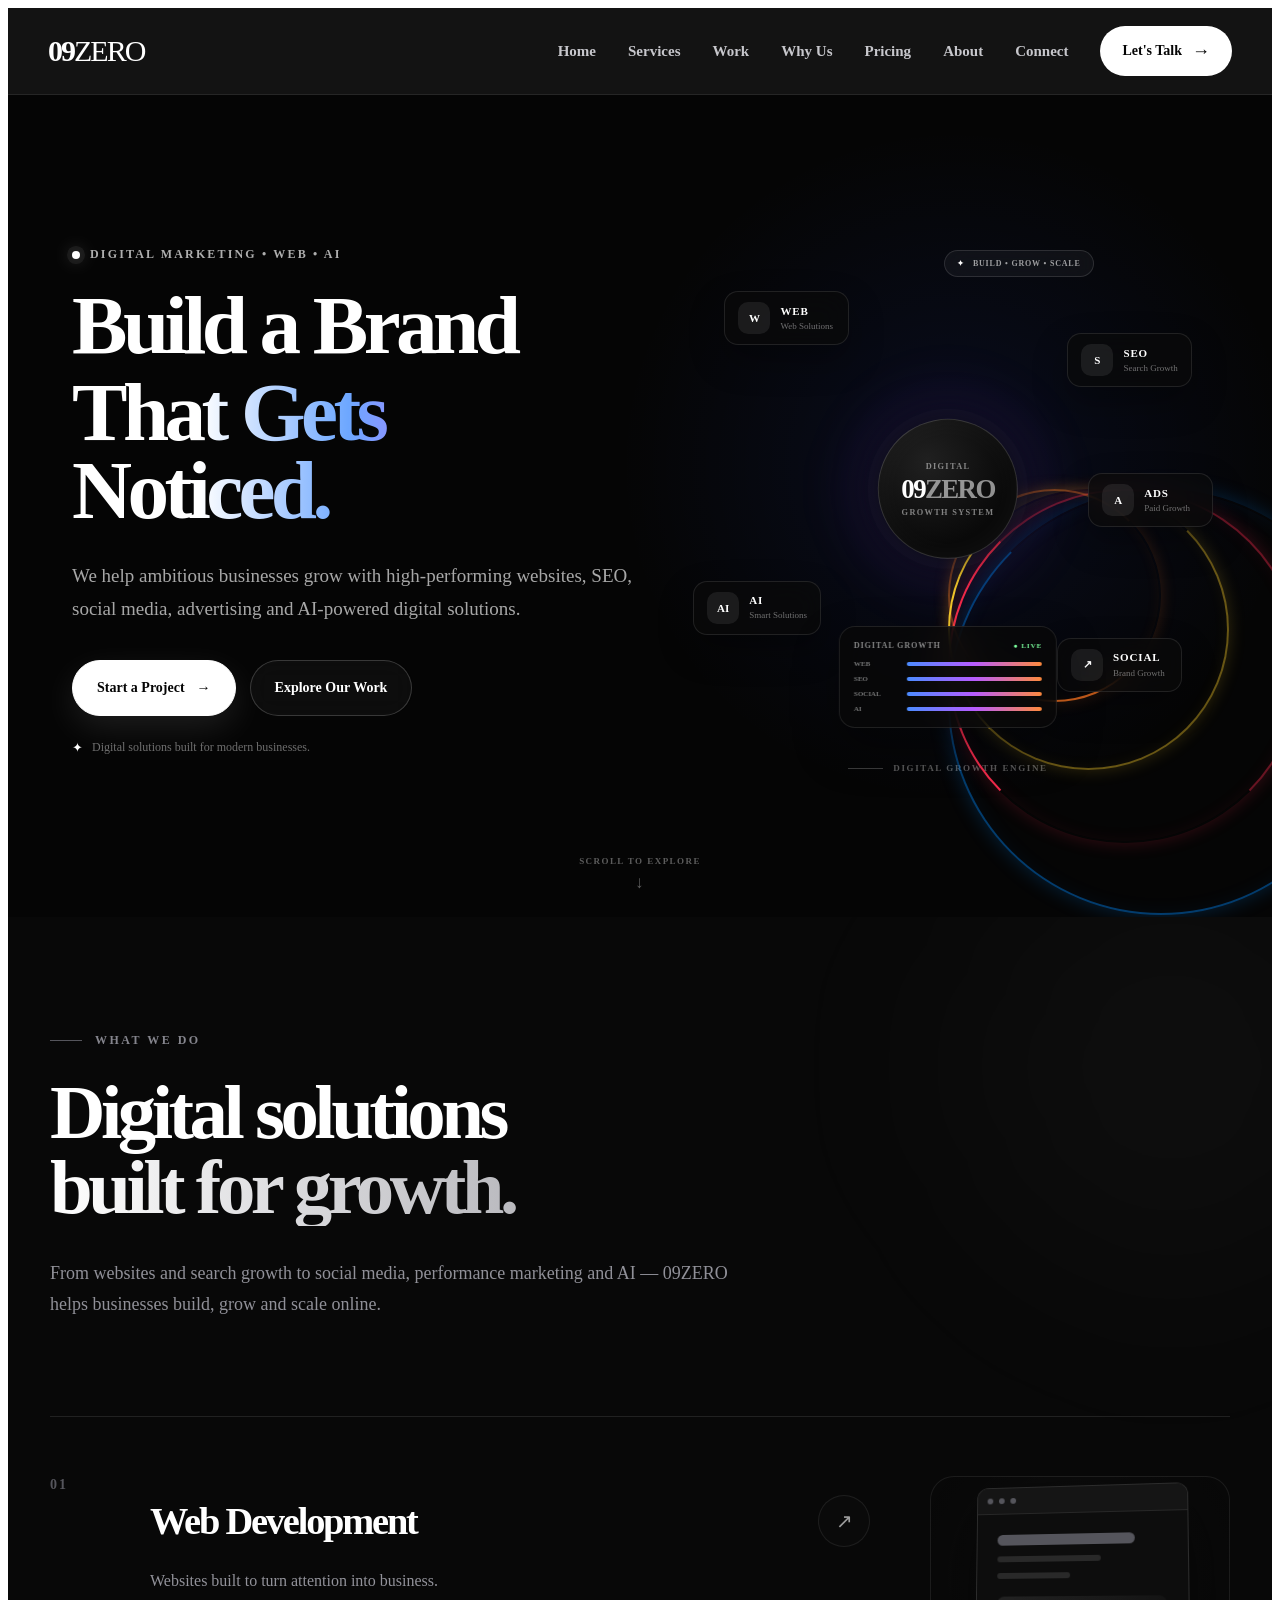
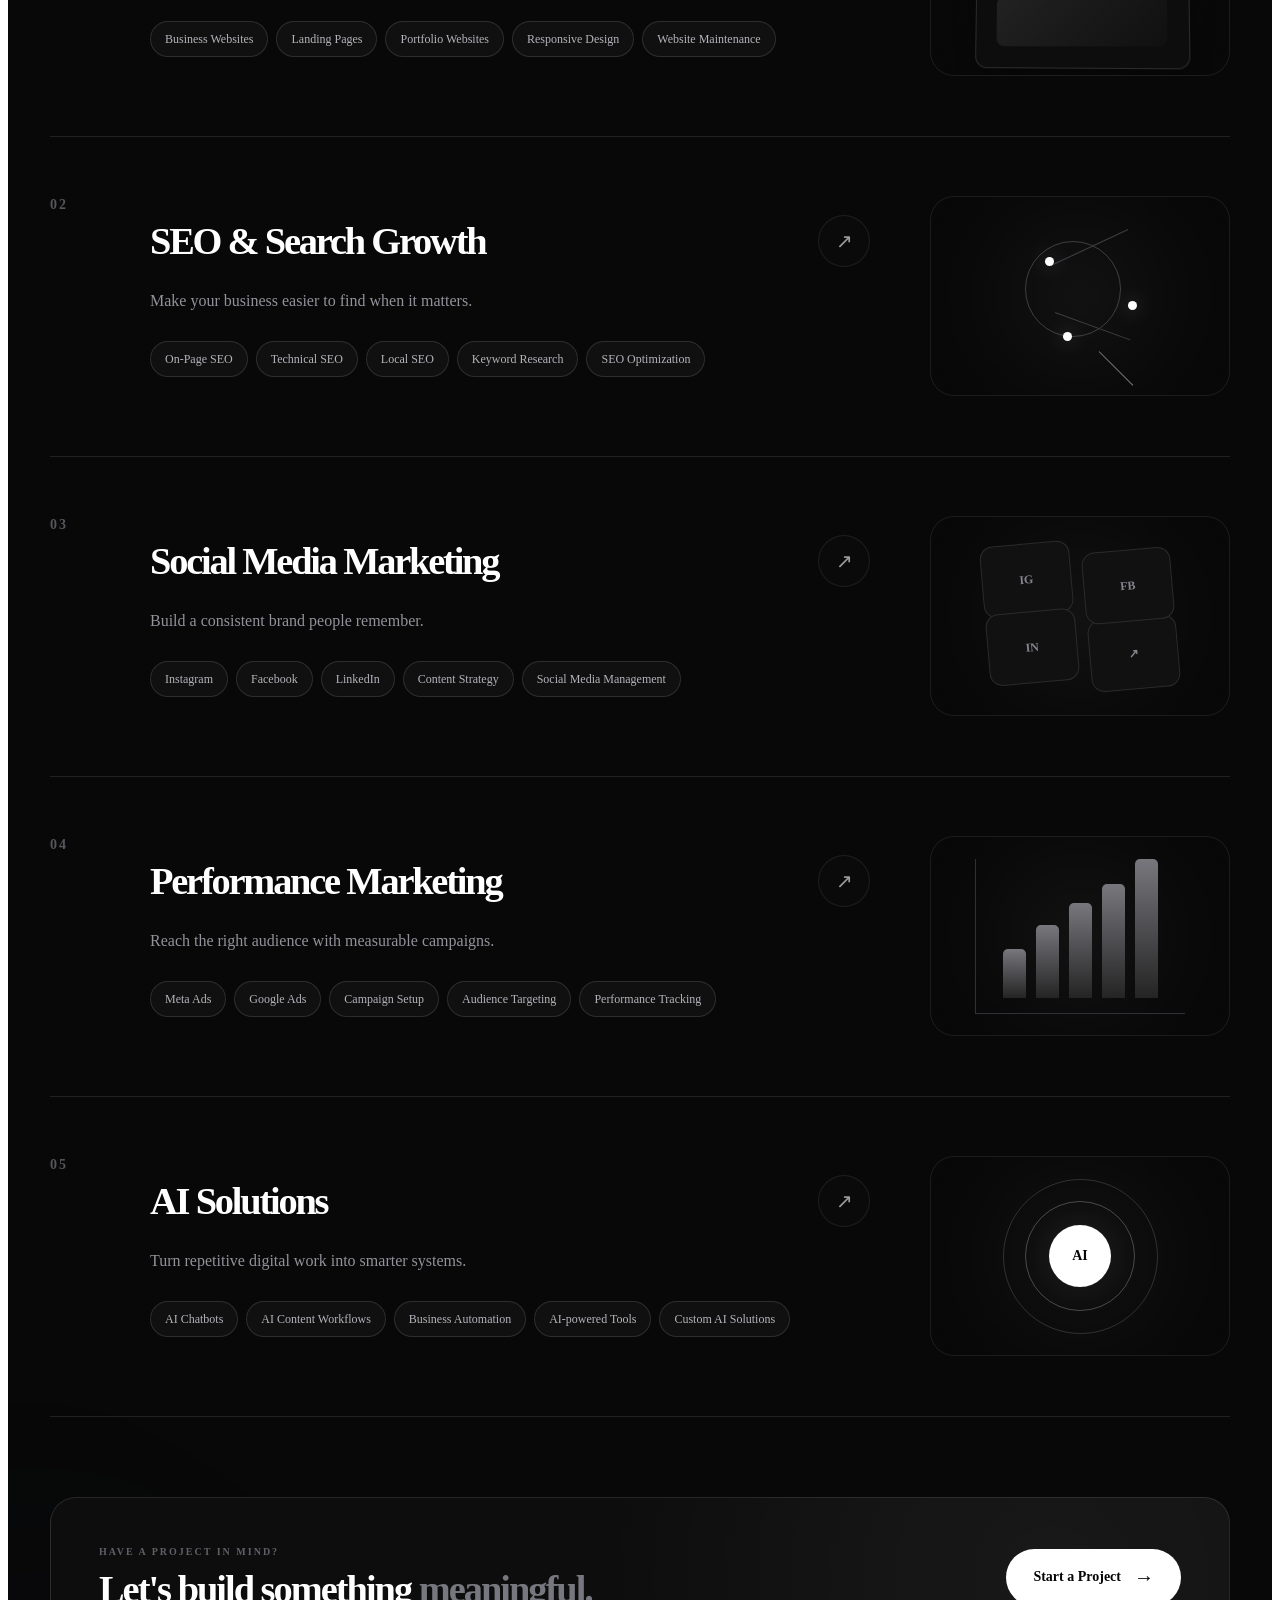
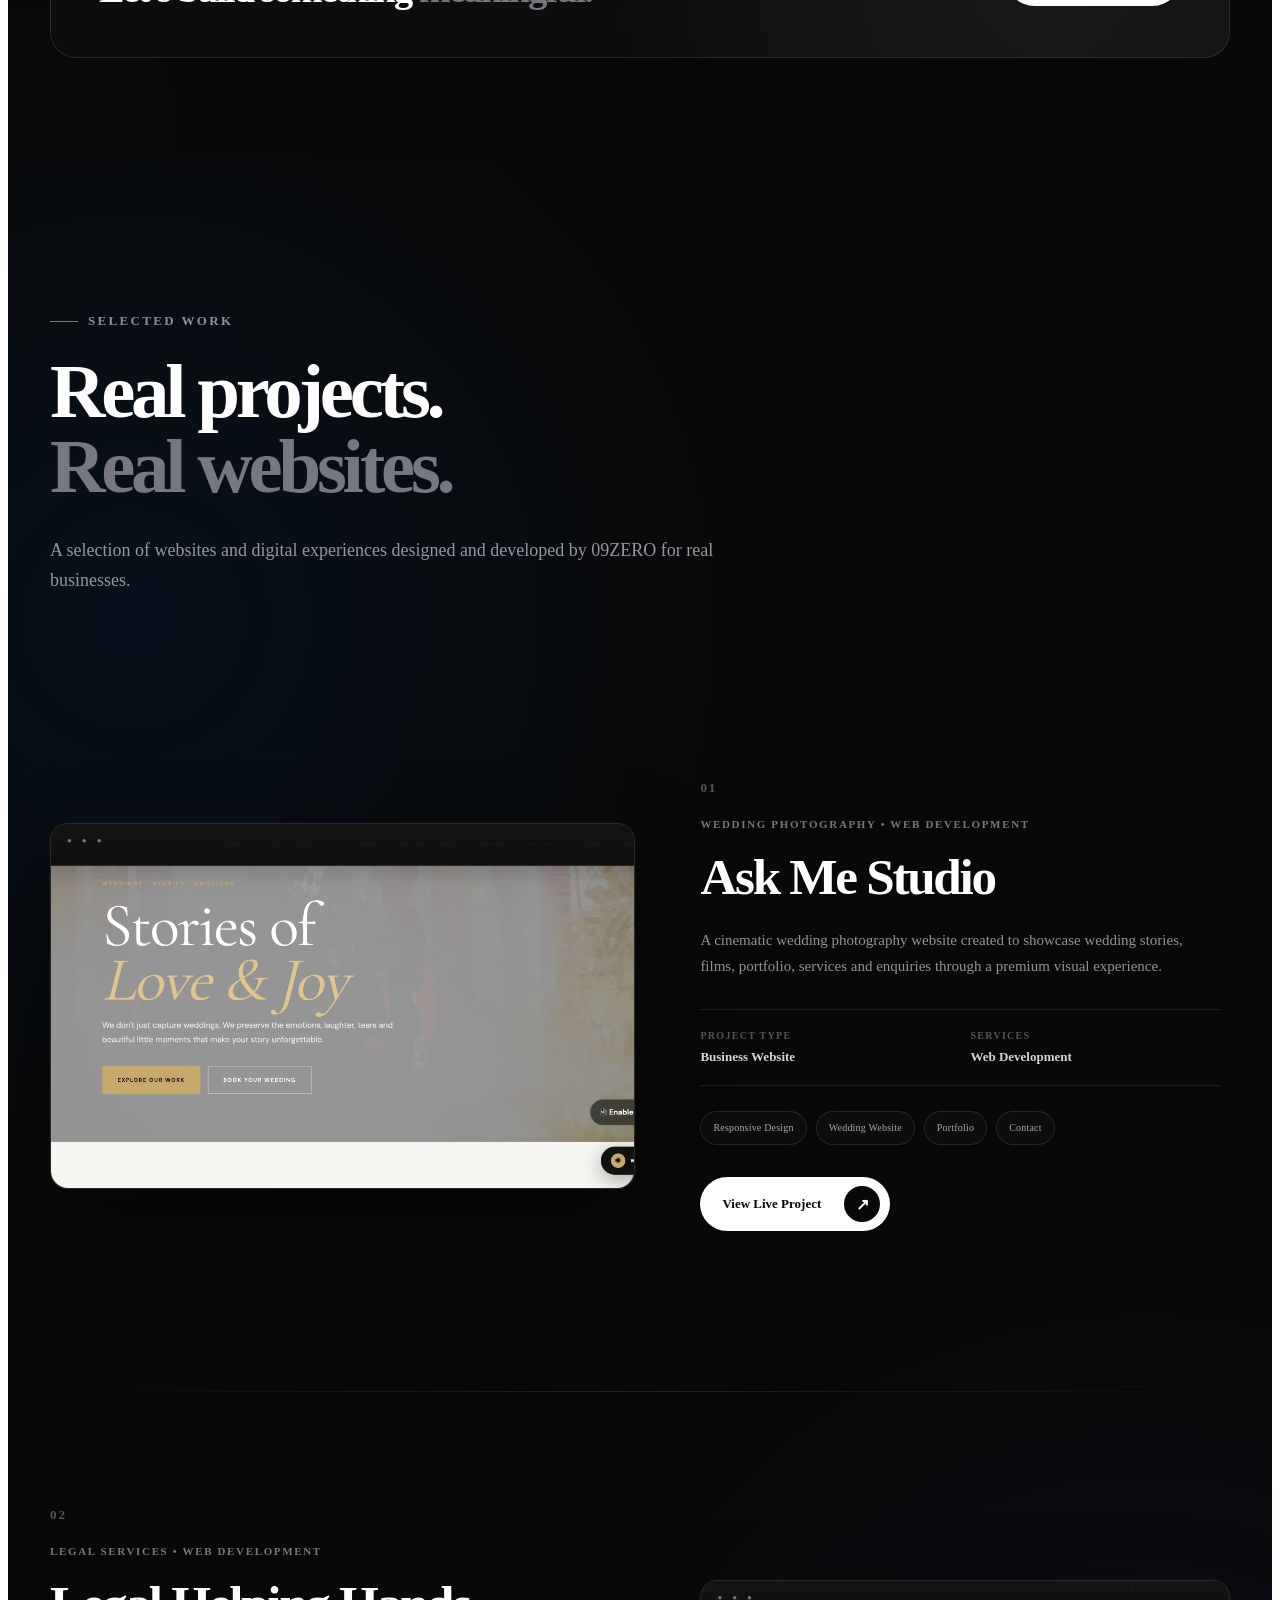
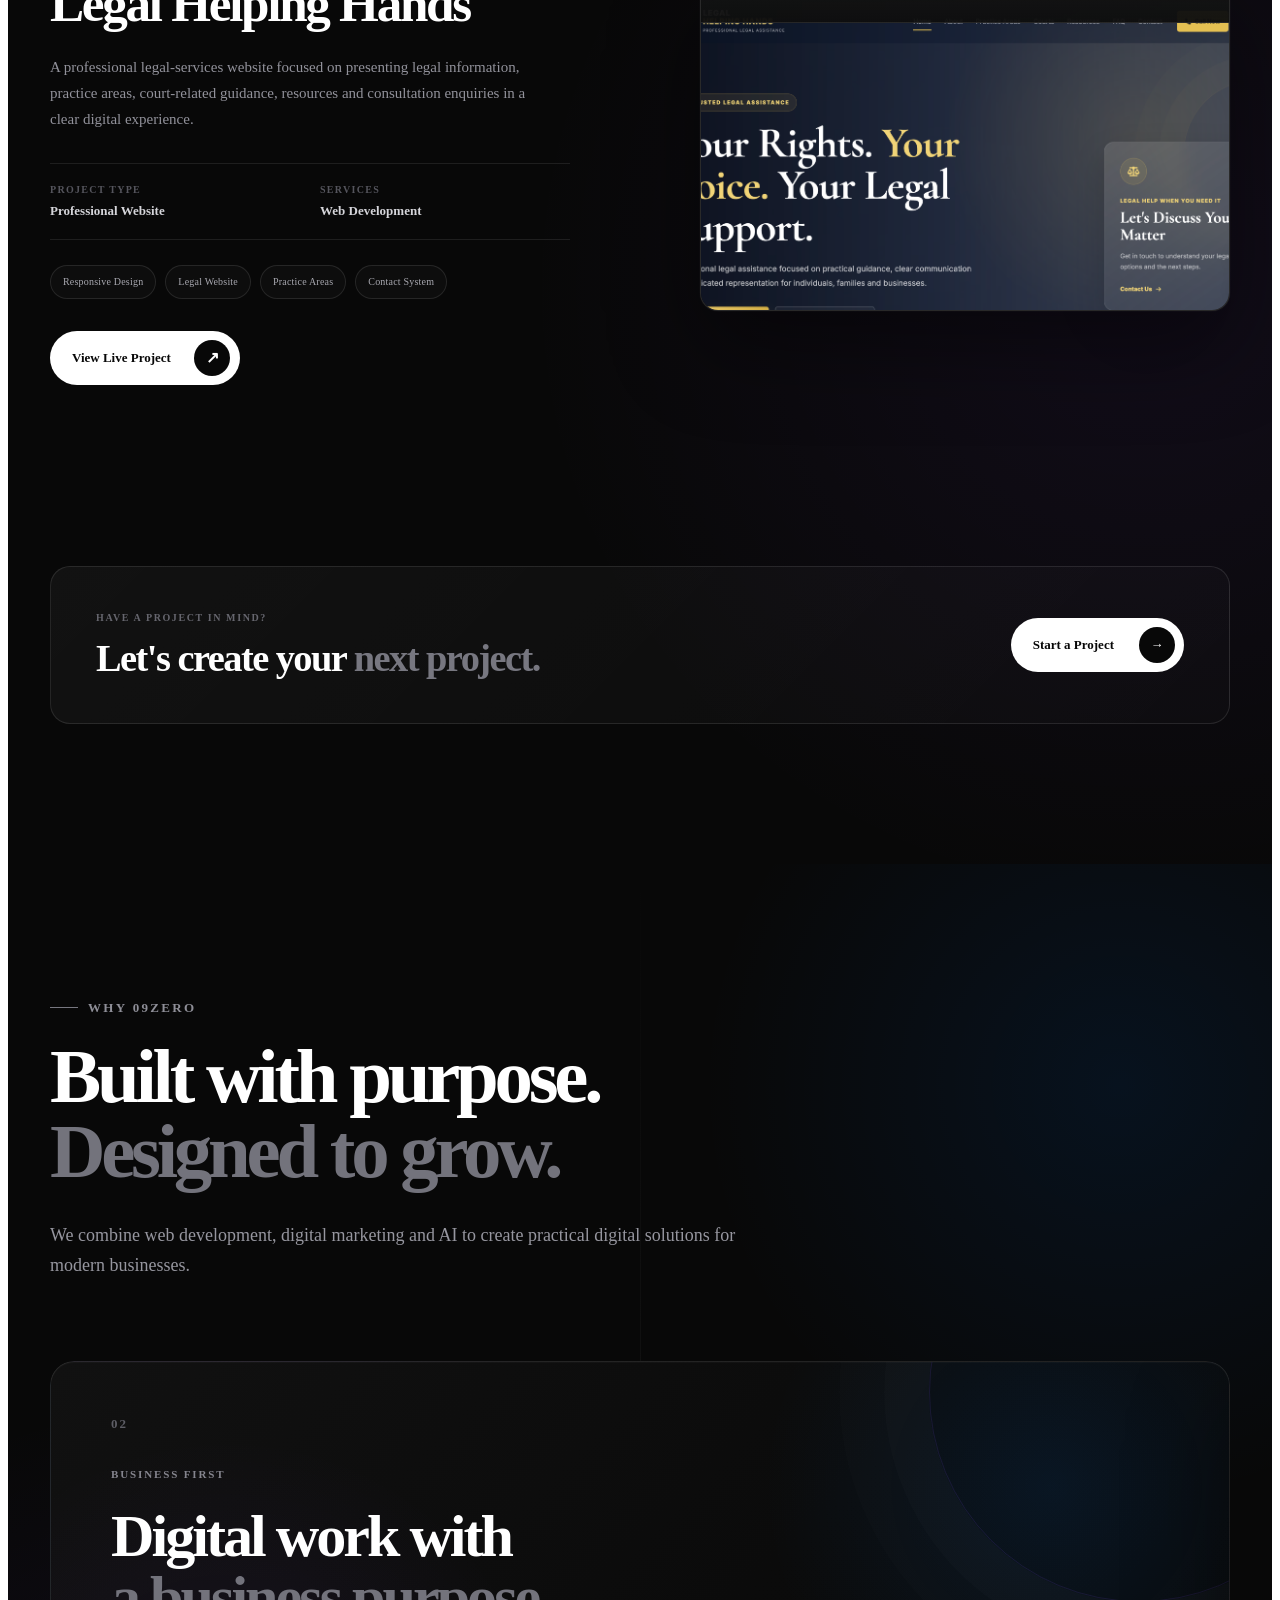
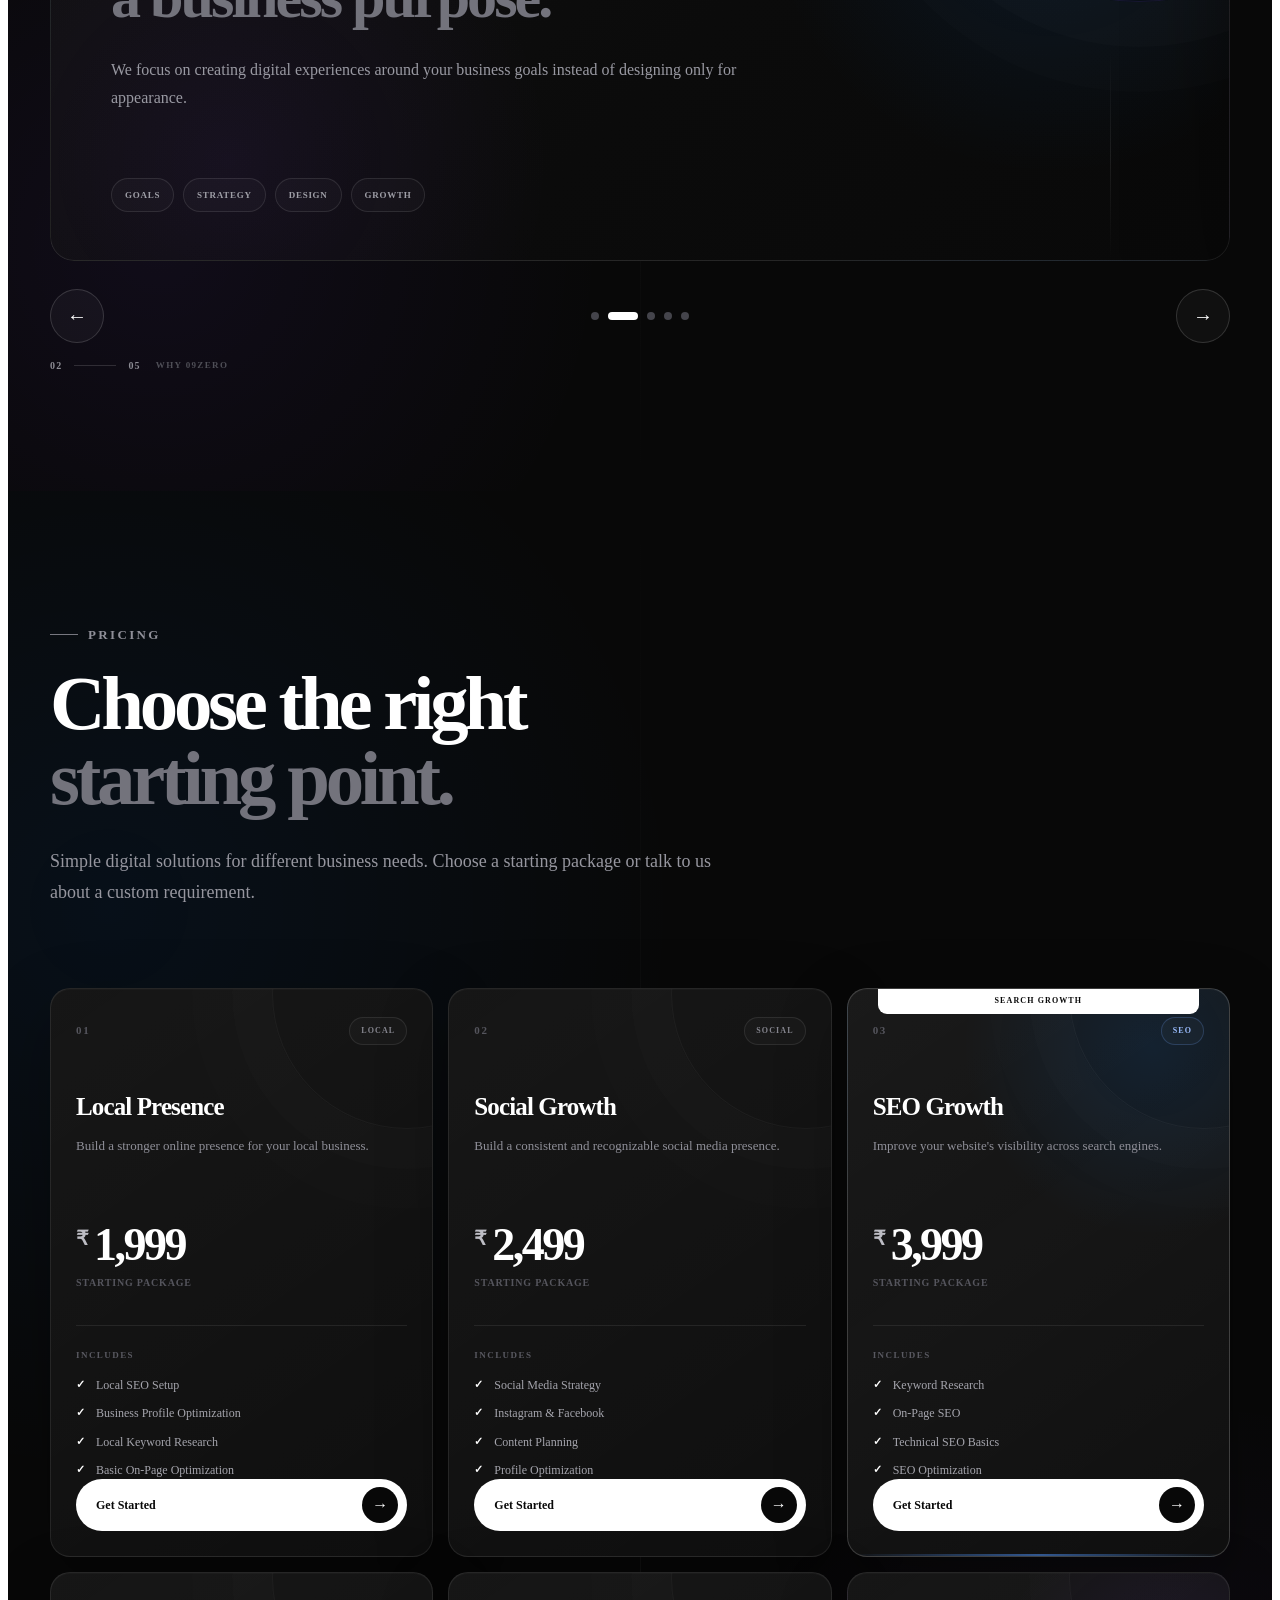
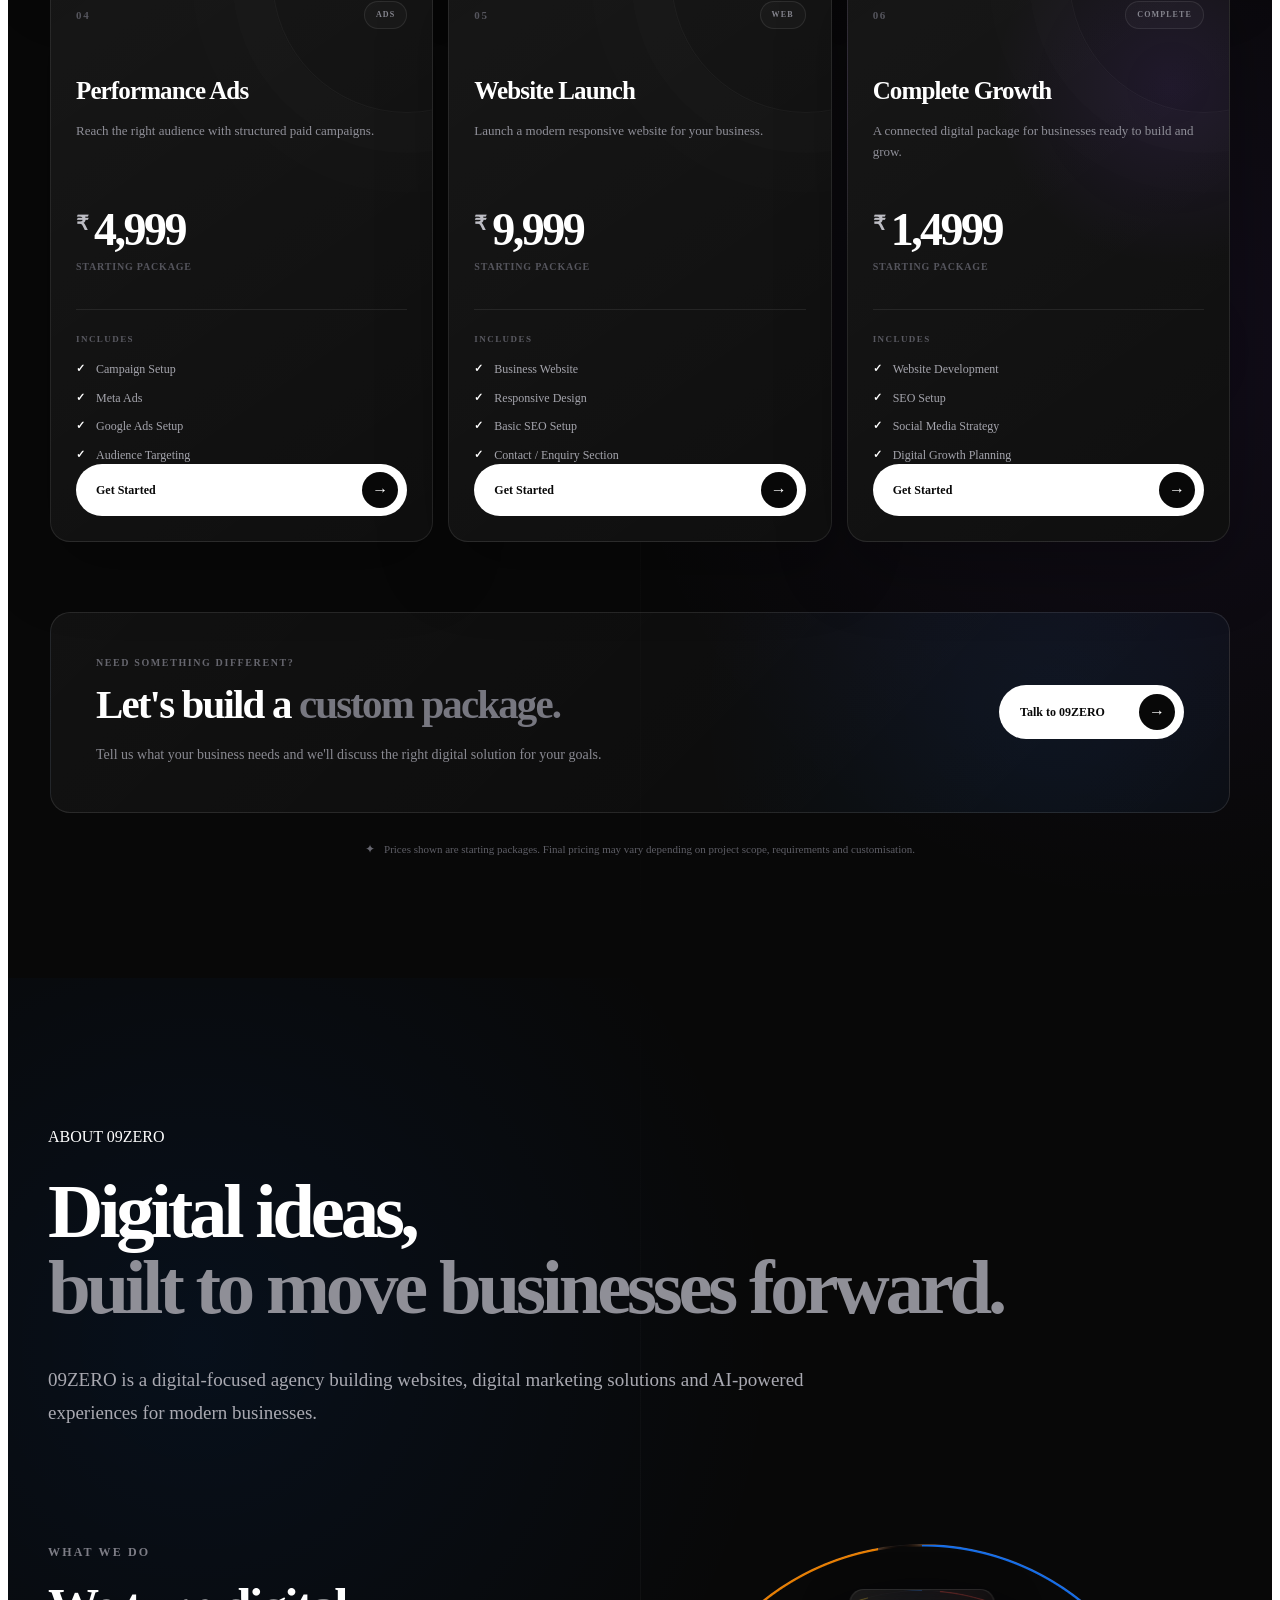
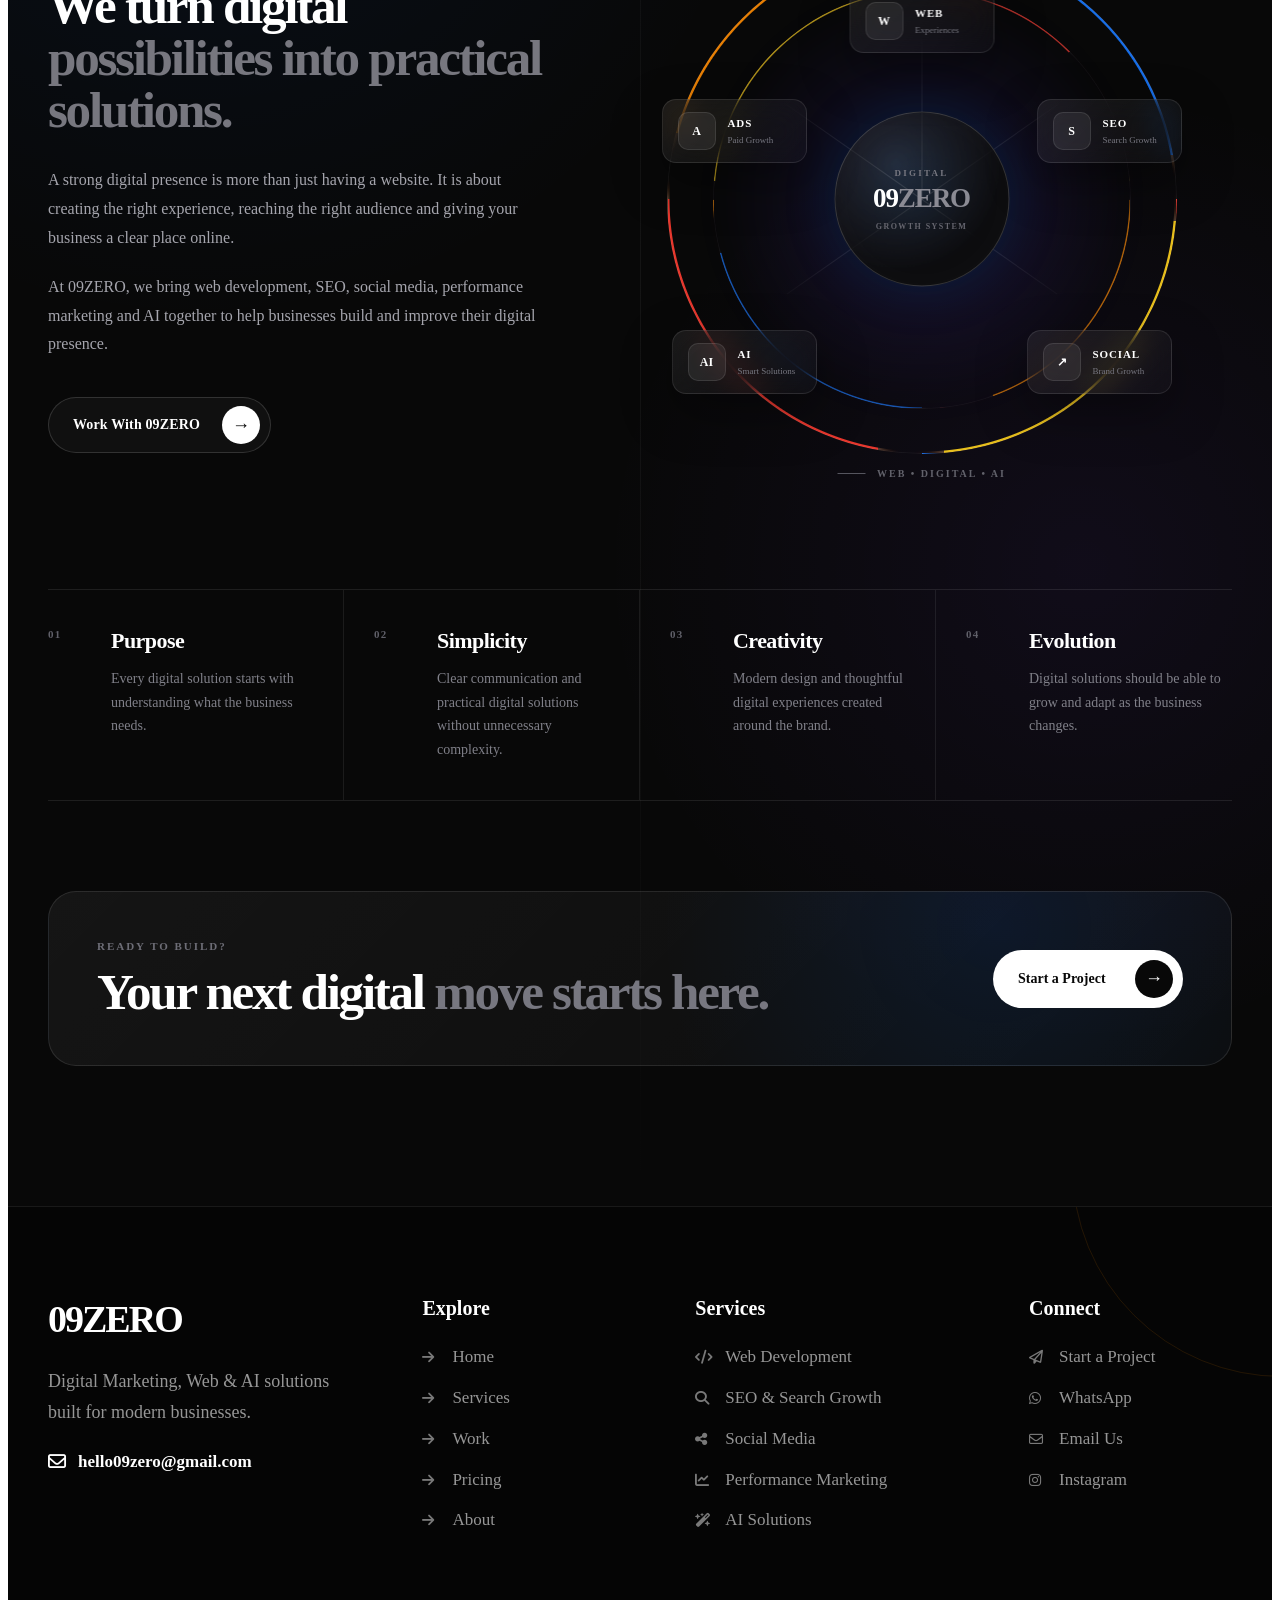
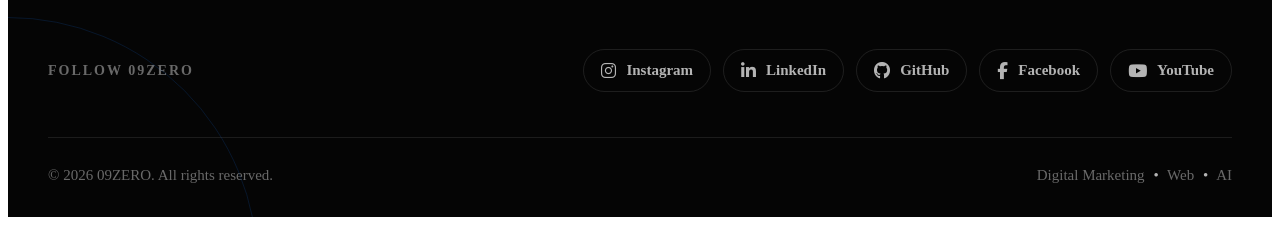
==== commit afa0d9fc: "Update index.html" ====
--- a/index.html
+++ b/index.html
@@ -169,7 +169,7 @@
         ================================================== -->
 
         <a
-            href="#contact"
+            href="#connect"
             class="nav-cta"
             aria-label="Let's Talk with 09ZERO"
         >
--- a/style.css
+++ b/style.css
@@ -966,37 +966,36 @@
 
 
 /* =========================================================
-   09ZERO - HERO SECTION
-   FINAL PREMIUM RESPONSIVE VERSION
+   09ZERO — HERO SECTION
+   COMPLETE REPLACEMENT CSS
+========================================================= */
+
+
+/* =========================================================
+   HERO BASE
 ========================================================= */
 
 .hero-section {
     position: relative;
+    width: 100%;
     min-height: calc(100vh - 78px);
-    padding: 90px 0 80px;
+
+    display: flex;
+    align-items: center;
+
+    padding: 90px 5vw 100px;
+
+    background:
+        radial-gradient(
+            circle at 75% 45%,
+            rgba(40, 80, 255, 0.10),
+            transparent 32%
+        ),
+        #050505;
+
+    color: #ffffff;
+
     overflow: hidden;
-
-    background: #050505;
-    color: #ffffff;
-}
-
-.hero-section::before {
-    content: "";
-    position: absolute;
-
-    width: 700px;
-    height: 700px;
-
-    top: 0;
-    right: -250px;
-
-    border-radius: 50%;
-
-    background: rgba(255, 255, 255, 0.025);
-
-    filter: blur(100px);
-
-    pointer-events: none;
 }
 
 
@@ -1005,22 +1004,17 @@
 ========================================================= */
 
 .hero-container {
-    position: relative;
-    z-index: 2;
-
-    width: min(1380px, calc(100% - 80px));
-
-    min-height: 720px;
+    width: 100%;
+    max-width: 1450px;
 
     margin: 0 auto;
 
     display: grid;
-
-    grid-template-columns: minmax(0, 1fr) minmax(560px, 0.95fr);
+    grid-template-columns: minmax(0, 1fr) minmax(520px, 0.9fr);
 
     align-items: center;
 
-    gap: 70px;
+    gap: 40px;
 }
 
 
@@ -1030,9 +1024,9 @@
 
 .hero-content {
     position: relative;
-    z-index: 5;
-
-    max-width: 760px;
+    z-index: 10;
+
+    min-width: 0;
 }
 
 
@@ -1042,37 +1036,50 @@
 
 .hero-eyebrow {
     display: inline-flex;
-
     align-items: center;
-
-    gap: 12px;
-
-    margin-bottom: 30px;
-
-    color: #a1a1aa;
-
-    font-size: 14px;
-
+    gap: 10px;
+
+    margin-bottom: 24px;
+
+    font-size: 12px;
     font-weight: 700;
-
-    letter-spacing: 2.5px;
-}
+    letter-spacing: 0.18em;
+
+    color: rgba(255, 255, 255, 0.68);
+}
+
 
 .hero-eyebrow-dot {
-    width: 9px;
-    height: 9px;
-
-    flex-shrink: 0;
+    width: 8px;
+    height: 8px;
+
+    flex: 0 0 8px;
 
     border-radius: 50%;
 
     background: #ffffff;
 
     box-shadow:
-        0 0 0 6px rgba(255, 255, 255, 0.05),
-        0 0 22px rgba(255, 255, 255, 0.55);
-
-    animation: heroPulse 2s ease-in-out infinite;
+        0 0 0 5px rgba(255, 255, 255, 0.06),
+        0 0 18px rgba(255, 255, 255, 0.5);
+
+    animation: heroDotPulse 2s ease-in-out infinite;
+}
+
+
+@keyframes heroDotPulse {
+
+    0%,
+    100% {
+        transform: scale(1);
+        opacity: 0.65;
+    }
+
+    50% {
+        transform: scale(1.35);
+        opacity: 1;
+    }
+
 }
 
 
@@ -1081,32 +1088,34 @@
 ========================================================= */
 
 .hero-title {
+    max-width: 850px;
+
     margin: 0;
 
-    max-width: 780px;
+    font-size: clamp(58px, 6.5vw, 112px);
+    line-height: 0.94;
+
+    font-weight: 800;
+    letter-spacing: -0.055em;
 
     color: #ffffff;
-
-    font-size: clamp(64px, 6vw, 100px);
-
-    font-weight: 800;
-
-    line-height: 0.96;
-
-    letter-spacing: -5px;
-}
+}
+
 
 .hero-title span {
     display: block;
 
-    margin-top: 6px;
-
-    background: linear-gradient(
-        90deg,
-        #ffffff 0%,
-        #b5b5bb 45%,
-        #66666e 100%
-    );
+    margin-top: 8px;
+
+    background:
+        linear-gradient(
+            90deg,
+            #ffffff 0%,
+            #ffffff 22%,
+            #6da7ff 48%,
+            #c56cff 72%,
+            #ff8a3d 100%
+        );
 
     -webkit-background-clip: text;
     background-clip: text;
@@ -1116,72 +1125,70 @@
 
 
 /* =========================================================
-   DESCRIPTION
+   HERO DESCRIPTION
 ========================================================= */
 
 .hero-description {
-    max-width: 650px;
-
-    margin: 34px 0 0;
-
-    color: #a1a1aa;
+    max-width: 680px;
+
+    margin: 30px 0 0;
 
     font-size: 19px;
-
     line-height: 1.75;
 
-    font-weight: 400;
-}
-
-
-/* =========================================================
-   BUTTON AREA
+    color: rgba(255, 255, 255, 0.65);
+}
+
+
+/* =========================================================
+   HERO ACTIONS
 ========================================================= */
 
 .hero-actions {
     display: flex;
-
     align-items: center;
-
     flex-wrap: wrap;
 
-    gap: 16px;
-
-    margin-top: 40px;
-}
-
-
-/* =========================================================
-   BUTTON
+    gap: 14px;
+
+    margin-top: 34px;
+
+    max-width: 100%;
+}
+
+
+/* =========================================================
+   HERO BUTTON BASE
 ========================================================= */
 
 .hero-btn {
+    min-height: 56px;
+
     display: inline-flex;
-
     align-items: center;
-
     justify-content: center;
 
-    gap: 13px;
-
-    min-height: 56px;
-
-    padding: 0 27px;
+    gap: 12px;
+
+    padding: 0 24px;
 
     border-radius: 999px;
 
+    font-size: 14px;
+    font-weight: 700;
+
     text-decoration: none;
 
-    font-size: 15px;
-
-    font-weight: 700;
+    white-space: nowrap;
 
     transition:
-        transform 0.3s ease,
-        background 0.3s ease,
-        color 0.3s ease,
-        border-color 0.3s ease,
-        box-shadow 0.3s ease;
+        transform 0.25s ease,
+        background 0.25s ease,
+        color 0.25s ease,
+        border-color 0.25s ease,
+        box-shadow 0.25s ease;
+
+    box-sizing: border-box;
 }
 
 
@@ -1190,33 +1197,24 @@
 ========================================================= */
 
 .hero-btn-primary {
+    color: #050505;
+
     background: #ffffff;
 
-    color: #050505;
+    border: 1px solid #ffffff;
 
     box-shadow:
-        0 15px 45px rgba(255, 255, 255, 0.08);
-}
-
-.hero-btn-primary span {
-    font-size: 21px;
-
-    line-height: 1;
-
-    transition: transform 0.3s ease;
-}
+        0 12px 35px rgba(255, 255, 255, 0.10);
+}
+
 
 .hero-btn-primary:hover {
-    background: #e4e4e7;
-
-    transform: translateY(-4px);
+    transform: translateY(-3px);
+
+    background: #eeeeee;
 
     box-shadow:
-        0 20px 55px rgba(255, 255, 255, 0.13);
-}
-
-.hero-btn-primary:hover span {
-    transform: translateX(6px);
+        0 16px 40px rgba(255, 255, 255, 0.18);
 }
 
 
@@ -1225,44 +1223,57 @@
 ========================================================= */
 
 .hero-btn-secondary {
-    border: 1px solid rgba(255, 255, 255, 0.16);
-
-    background: rgba(255, 255, 255, 0.025);
-
     color: #ffffff;
-}
+
+    background: rgba(255, 255, 255, 0.035);
+
+    border: 1px solid rgba(255, 255, 255, 0.18);
+
+    backdrop-filter: blur(12px);
+}
+
 
 .hero-btn-secondary:hover {
-    border-color: rgba(255, 255, 255, 0.32);
-
-    background: rgba(255, 255, 255, 0.07);
-
-    transform: translateY(-4px);
-}
-
-
-/* =========================================================
-   NOTE
+    transform: translateY(-3px);
+
+    background: rgba(255, 255, 255, 0.08);
+
+    border-color: rgba(255, 255, 255, 0.35);
+}
+
+
+/* =========================================================
+   BUTTON FOCUS
+========================================================= */
+
+.hero-btn:focus-visible {
+    outline: 2px solid #ffffff;
+    outline-offset: 4px;
+}
+
+
+/* =========================================================
+   HERO NOTE
 ========================================================= */
 
 .hero-note {
     display: flex;
-
     align-items: center;
-
-    gap: 10px;
-
-    margin-top: 28px;
-
-    color: #71717a;
+    gap: 9px;
+
+    margin-top: 22px;
+
+    font-size: 12px;
+    line-height: 1.5;
+
+    color: rgba(255, 255, 255, 0.42);
+}
+
+
+.hero-note > span:first-child {
+    color: #ffffff;
 
     font-size: 13px;
-}
-
-.hero-note span {
-    color: #ffffff;
-
-    font-size: 15px;
 }
 
 
@@ -1273,12 +1284,12 @@
 .hero-visual {
     position: relative;
 
-    min-height: 650px;
+    width: 100%;
+    min-width: 0;
 
     display: flex;
-
+    flex-direction: column;
     align-items: center;
-
     justify-content: center;
 }
 
@@ -1290,15 +1301,12 @@
 .growth-system {
     position: relative;
 
-    width: min(600px, 45vw);
-
+    width: min(100%, 620px);
     aspect-ratio: 1 / 1;
 
-    display: flex;
-
-    align-items: center;
-
-    justify-content: center;
+    margin: 0 auto;
+
+    isolation: isolate;
 }
 
 
@@ -1309,1241 +1317,163 @@
 .growth-glow {
     position: absolute;
 
-    width: 50%;
-    height: 50%;
+    left: 50%;
+    top: 50%;
+
+    width: 48%;
+    aspect-ratio: 1;
+
+    transform: translate(-50%, -50%);
 
     border-radius: 50%;
 
     background:
         radial-gradient(
             circle,
-            rgba(80, 160, 255, 0.09),
-            rgba(150, 80, 255, 0.06),
+            rgba(75, 100, 255, 0.22),
+            rgba(150, 60, 255, 0.10) 38%,
             transparent 70%
         );
 
-    filter: blur(45px);
-}
-
-
-/* =========================================================
-   FOUR COLOR RINGS
+    filter: blur(20px);
+
+    z-index: 0;
+
+    animation: growthGlowPulse 5s ease-in-out infinite;
+}
+
+
+@keyframes growthGlowPulse {
+
+    0%,
+    100% {
+        transform: translate(-50%, -50%) scale(0.95);
+        opacity: 0.7;
+    }
+
+    50% {
+        transform: translate(-50%, -50%) scale(1.08);
+        opacity: 1;
+    }
+
+}
+
+
+/* =========================================================
+   ROTATING RINGS — BASE
 ========================================================= */
 
 .growth-ring {
     position: absolute;
 
+    left: 50%;
+    top: 50%;
+
     border-radius: 50%;
 
-    border-style: solid;
+    transform-origin: center center;
 
     pointer-events: none;
-}
-
-
-/* BLUE */
+
+    will-change: transform;
+
+    z-index: 1;
+}
+
+
+/* =========================================================
+   🔵 BLUE — CLOCKWISE
+========================================================= */
 
 .growth-ring-blue {
-    width: 100%;
-    height: 100%;
-
-    border-width: 2px;
-
-    border-color: rgba(50, 140, 255, 0.55);
-
-    border-right-color: transparent;
-
-    filter:
-        drop-shadow(0 0 12px rgba(50, 140, 255, 0.25));
-
-    animation:
-        ringRotateBlue 20s linear infinite;
-}
-
-
-/* PURPLE */
-
-.growth-ring-purple {
     width: 82%;
     height: 82%;
 
-    border-width: 2px;
-
-    border-color: rgba(155, 80, 255, 0.52);
+    border: 2px solid rgba(0, 140, 255, 0.42);
+
+    border-top-color: transparent;
+    border-right-color: rgba(0, 140, 255, 0.95);
+
+    box-shadow:
+        0 0 20px rgba(0, 140, 255, 0.22),
+        inset 0 0 20px rgba(0, 140, 255, 0.06);
+
+    animation:
+        blueRingClockwise 16s linear infinite;
+}
+
+
+/* =========================================================
+   🔴 RED — ANTI CLOCKWISE
+========================================================= */
+
+.growth-ring-purple {
+    width: 68%;
+    height: 68%;
+
+    border: 2px solid rgba(255, 45, 80, 0.40);
 
     border-bottom-color: transparent;
-
-    filter:
-        drop-shadow(0 0 12px rgba(155, 80, 255, 0.25));
+    border-left-color: rgba(255, 45, 80, 0.95);
+
+    box-shadow:
+        0 0 18px rgba(255, 45, 80, 0.20),
+        inset 0 0 18px rgba(255, 45, 80, 0.06);
 
     animation:
-        ringRotatePurple 16s linear infinite reverse;
-}
-
-
-/* CYAN */
+        redRingAntiClockwise 12s linear infinite;
+}
+
+
+/* =========================================================
+   🟡 YELLOW — CLOCKWISE
+========================================================= */
+
+.growth-ring-orange {
+    width: 54%;
+    height: 54%;
+
+    border: 2px solid rgba(255, 210, 45, 0.40);
+
+    border-top-color: transparent;
+    border-left-color: rgba(255, 210, 45, 0.95);
+
+    box-shadow:
+        0 0 17px rgba(255, 210, 45, 0.18),
+        inset 0 0 15px rgba(255, 210, 45, 0.06);
+
+    animation:
+        yellowRingClockwise 9s linear infinite;
+}
+
+
+/* =========================================================
+   🟠 ORANGE — ANTI CLOCKWISE
+========================================================= */
 
 .growth-ring-cyan {
-    width: 64%;
-    height: 64%;
-
-    border-width: 2px;
-
-    border-color: rgba(40, 220, 230, 0.5);
-
-    border-left-color: transparent;
-
-    filter:
-        drop-shadow(0 0 12px rgba(40, 220, 230, 0.22));
+    width: 41%;
+    height: 41%;
+
+    border: 2px solid rgba(255, 120, 35, 0.40);
+
+    border-right-color: transparent;
+    border-bottom-color: rgba(255, 120, 35, 0.95);
+
+    box-shadow:
+        0 0 16px rgba(255, 120, 35, 0.18),
+        inset 0 0 14px rgba(255, 120, 35, 0.06);
 
     animation:
-        ringRotateCyan 12s linear infinite;
-}
-
-
-/* ORANGE */
-
-.growth-ring-orange {
-    width: 48%;
-    height: 48%;
-
-    border-width: 2px;
-
-    border-color: rgba(255, 150, 55, 0.48);
-
-    border-top-color: transparent;
-
-    filter:
-        drop-shadow(0 0 12px rgba(255, 150, 55, 0.22));
-
-    animation:
-        ringRotateOrange 9s linear infinite reverse;
-}
-
-
-/* =========================================================
-   CENTER CORE
-========================================================= */
-
-.growth-core {
-    position: relative;
-
-    z-index: 10;
-
-    width: 205px;
-    height: 205px;
-
-    display: flex;
-
-    flex-direction: column;
-
-    align-items: center;
-
-    justify-content: center;
-
-    border: 1px solid rgba(255, 255, 255, 0.2);
-
-    border-radius: 50%;
-
-    background:
-        radial-gradient(
-            circle at 35% 25%,
-            #292929 0%,
-            #111111 50%,
-            #070707 100%
-        );
-
-    box-shadow:
-        0 0 70px rgba(255, 255, 255, 0.05),
-        inset 0 0 40px rgba(255, 255, 255, 0.035);
-}
-
-.growth-core-top {
-    margin-bottom: 9px;
-
-    color: #8a8a91;
-
-    font-size: 9px;
-
-    font-weight: 700;
-
-    letter-spacing: 3px;
-}
-
-.growth-core-logo {
-    color: #ffffff;
-
-    font-size: 45px;
-
-    font-weight: 900;
-
-    line-height: 1;
-
-    letter-spacing: -3px;
-}
-
-.growth-core-logo span {
-    font-weight: 400;
-}
-
-.growth-core-bottom {
-    margin-top: 10px;
-
-    color: #77777f;
-
-    font-size: 8px;
-
-    font-weight: 700;
-
-    letter-spacing: 2.5px;
-}
-
-
-/* =========================================================
-   SERVICE CARDS
-========================================================= */
-
-.growth-service {
-    position: absolute;
-
-    z-index: 15;
-
-    display: flex;
-
-    align-items: center;
-
-    gap: 11px;
-
-    min-width: 145px;
-
-    padding: 13px 15px;
-
-    border: 1px solid rgba(255, 255, 255, 0.13);
-
-    border-radius: 15px;
-
-    background: rgba(12, 12, 12, 0.9);
-
-    box-shadow:
-        0 18px 50px rgba(0, 0, 0, 0.55);
-
-    backdrop-filter: blur(16px);
-
-    -webkit-backdrop-filter: blur(16px);
-
-    animation: serviceFloat 5s ease-in-out infinite;
-}
-
-
-/* SERVICE ICON */
-
-.growth-service-icon {
-    width: 34px;
-    height: 34px;
-
-    flex-shrink: 0;
-
-    display: flex;
-
-    align-items: center;
-
-    justify-content: center;
-
-    border: 1px solid rgba(255, 255, 255, 0.13);
-
-    border-radius: 9px;
-
-    background: #181818;
-
-    color: #ffffff;
-
-    font-size: 10px;
-
-    font-weight: 800;
-}
-
-.growth-service strong {
-    display: block;
-
-    color: #ffffff;
-
-    font-size: 11px;
-
-    letter-spacing: 1px;
-}
-
-.growth-service small {
-    display: block;
-
-    margin-top: 4px;
-
-    color: #71717a;
-
-    font-size: 9px;
-}
-
-
-/* =========================================================
-   SERVICE POSITIONS
-========================================================= */
-
-.growth-web {
-    top: 8%;
-    left: 3%;
-}
-
-.growth-seo {
-    top: 26%;
-    right: -2%;
-
-    animation-delay: 1s;
-}
-
-.growth-ai {
-    right: 0;
-    bottom: 18%;
-
-    animation-delay: 2s;
-}
-
-.growth-social {
-    left: -2%;
-    bottom: 20%;
-
-    animation-delay: 3s;
-}
-
-.growth-ads {
-    left: 38%;
-    bottom: -2%;
-
-    animation-delay: 4s;
-}
-
-
-/* AI SPECIAL */
-
-.growth-ai .growth-service-icon {
-    background: #ffffff;
-
-    color: #050505;
-}
-
-
-/* =========================================================
-   DASHBOARD
-========================================================= */
-
-.growth-dashboard {
-    position: absolute;
-
-    z-index: 20;
-
-    top: 2%;
-    right: 17%;
-
-    width: 175px;
-
-    padding: 15px;
-
-    border: 1px solid rgba(255, 255, 255, 0.11);
-
-    border-radius: 14px;
-
-    background: rgba(10, 10, 10, 0.92);
-
-    box-shadow:
-        0 18px 50px rgba(0, 0, 0, 0.5);
-
-    backdrop-filter: blur(16px);
-
-    -webkit-backdrop-filter: blur(16px);
-}
-
-.dashboard-header {
-    display: flex;
-
-    align-items: center;
-
-    justify-content: space-between;
-
-    margin-bottom: 13px;
-
-    color: #a1a1aa;
-
-    font-size: 8px;
-
-    font-weight: 700;
-
-    letter-spacing: 1px;
-}
-
-.dashboard-status {
-    color: #77777d;
-
-    font-size: 7px;
-}
-
-.dashboard-line {
-    display: flex;
-
-    align-items: center;
-
-    gap: 9px;
-
-    margin-top: 8px;
-}
-
-.dashboard-line span {
-    width: 40px;
-
-    color: #71717a;
-
-    font-size: 7px;
-
-    font-weight: 700;
-}
-
-.dashboard-line i {
-    position: relative;
-
-    display: block;
-
-    width: 82px;
-    height: 5px;
-
-    overflow: hidden;
-
-    border-radius: 20px;
-
-    background: #202020;
-}
-
-.dashboard-line i::after {
-    content: "";
-
-    position: absolute;
-
-    inset: 0 auto 0 0;
-
-    width: 70%;
-
-    border-radius: inherit;
-
-    background: #77777d;
-}
-
-.dashboard-line:nth-child(3) i::after {
-    width: 58%;
-}
-
-.dashboard-line:nth-child(4) i::after {
-    width: 85%;
-}
-
-.dashboard-line:nth-child(5) i::after {
-    width: 68%;
-}
-
-
-/* =========================================================
-   BADGE
-========================================================= */
-
-.growth-badge {
-    position: absolute;
-
-    z-index: 20;
-
-    right: 4%;
-    bottom: 3%;
-
-    display: flex;
-
-    align-items: center;
-
-    gap: 8px;
-
-    padding: 10px 14px;
-
-    border: 1px solid rgba(255, 255, 255, 0.1);
-
-    border-radius: 999px;
-
-    background: #0d0d0d;
-
-    color: #77777d;
-
-    font-size: 8px;
-
-    font-weight: 700;
-
-    letter-spacing: 1.5px;
-}
-
-.growth-badge span {
-    color: #ffffff;
-}
-
-
-/* =========================================================
-   VISUAL LABEL
-========================================================= */
-
-.hero-visual-label {
-    position: absolute;
-
-    right: 0;
-    bottom: 0;
-
-    display: flex;
-
-    align-items: center;
-
-    gap: 10px;
-
-    color: #52525b;
-
-    font-size: 10px;
-
-    font-weight: 700;
-
-    letter-spacing: 2px;
-}
-
-.hero-label-line {
-    width: 40px;
-    height: 1px;
-
-    background: #3f3f46;
-}
-
-
-/* =========================================================
-   SCROLL
-========================================================= */
-
-.hero-scroll {
-    position: absolute;
-
-    left: 50%;
-    bottom: 25px;
-
-    z-index: 5;
-
-    display: flex;
-
-    align-items: center;
-
-    gap: 12px;
-
-    transform: translateX(-50%);
-
-    color: #52525b;
-
-    text-decoration: none;
-
-    font-size: 9px;
-
-    font-weight: 700;
-
-    letter-spacing: 2px;
-}
-
-.hero-scroll-arrow {
-    display: flex;
-
-    align-items: center;
-
-    justify-content: center;
-
-    width: 28px;
-    height: 28px;
-
-    border: 1px solid rgba(255, 255, 255, 0.12);
-
-    border-radius: 50%;
-
-    animation: scrollBounce 1.8s ease-in-out infinite;
-}
-
-
-/* =========================================================
-   ANIMATIONS
-========================================================= */
-
-@keyframes heroPulse {
-    0%,
-    100% {
-        opacity: 0.5;
-        transform: scale(0.85);
-    }
-
-    50% {
-        opacity: 1;
-        transform: scale(1);
-    }
-}
-
-@keyframes ringRotateBlue {
-    from {
-        transform: rotate(0deg);
-    }
-
-    to {
-        transform: rotate(360deg);
-    }
-}
-
-@keyframes ringRotatePurple {
-    from {
-        transform: rotate(0deg);
-    }
-
-    to {
-        transform: rotate(-360deg);
-    }
-}
-
-@keyframes ringRotateCyan {
-    from {
-        transform: rotate(0deg);
-    }
-
-    to {
-        transform: rotate(360deg);
-    }
-}
-
-@keyframes ringRotateOrange {
-    from {
-        transform: rotate(0deg);
-    }
-
-    to {
-        transform: rotate(-360deg);
-    }
-}
-
-@keyframes serviceFloat {
-    0%,
-    100% {
-        transform: translateY(0);
-    }
-
-    50% {
-        transform: translateY(-9px);
-    }
-}
-
-@keyframes scrollBounce {
-    0%,
-    100% {
-        transform: translateY(0);
-    }
-
-    50% {
-        transform: translateY(5px);
-    }
-}
-
-
-/* =========================================================
-   LARGE MONITOR
-========================================================= */
-
-@media (min-width: 1600px) {
-
-    .hero-container {
-        width: min(1500px, calc(100% - 100px));
-
-        grid-template-columns:
-            minmax(0, 1fr)
-            minmax(650px, 0.95fr);
-
-        gap: 90px;
-    }
-
-    .hero-title {
-        font-size: 105px;
-    }
-
-    .hero-description {
-        font-size: 20px;
-    }
-
-    .growth-system {
-        width: 650px;
-    }
-
-    .growth-core {
-        width: 220px;
-        height: 220px;
-    }
-
-    .growth-core-logo {
-        font-size: 48px;
-    }
-}
-
-
-/* =========================================================
-   LAPTOP
-========================================================= */
-
-@media (max-width: 1300px) {
-
-    .hero-container {
-        width: min(1180px, calc(100% - 50px));
-
-        grid-template-columns:
-            minmax(0, 1fr)
-            minmax(480px, 0.9fr);
-
-        gap: 45px;
-    }
-
-    .hero-title {
-        font-size: clamp(58px, 6vw, 82px);
-    }
-
-    .hero-description {
-        font-size: 17px;
-    }
-
-    .growth-system {
-        width: min(540px, 46vw);
-    }
-
-    .growth-core {
-        width: 180px;
-        height: 180px;
-    }
-}
-
-
-/* =========================================================
-   TABLET
-========================================================= */
-
-@media (max-width: 950px) {
-
-    .hero-section {
-        min-height: auto;
-
-        padding: 80px 0 100px;
-    }
-
-    .hero-container {
-        width: min(720px, calc(100% - 40px));
-
-        min-height: auto;
-
-        grid-template-columns: 1fr;
-
-        gap: 75px;
-    }
-
-    .hero-content {
-        max-width: 720px;
-
-        margin: 0 auto;
-
-        text-align: center;
-    }
-
-    .hero-eyebrow {
-        justify-content: center;
-    }
-
-    .hero-title {
-        margin-left: auto;
-        margin-right: auto;
-
-        font-size: clamp(56px, 8vw, 78px);
-    }
-
-    .hero-description {
-        margin-left: auto;
-        margin-right: auto;
-    }
-
-    .hero-actions {
-        justify-content: center;
-    }
-
-    .hero-note {
-        justify-content: center;
-    }
-
-    .hero-visual {
-        min-height: 560px;
-    }
-
-    .growth-system {
-        width: min(540px, 76vw);
-    }
-
-    .hero-visual-label {
-        right: 50%;
-
-        transform: translateX(50%);
-    }
-
-    .hero-scroll {
-        display: none;
-    }
-}
-
-
-/* =========================================================
-   MOBILE
-========================================================= */
-
-@media (max-width: 600px) {
-
-    .hero-section {
-        padding: 60px 0 80px;
-    }
-
-    .hero-container {
-        width: calc(100% - 28px);
-
-        gap: 55px;
-    }
-
-    .hero-eyebrow {
-        margin-bottom: 22px;
-
-        font-size: 9px;
-
-        letter-spacing: 1.4px;
-    }
-
-    .hero-title {
-        font-size: clamp(42px, 12vw, 58px);
-
-        line-height: 1;
-
-        letter-spacing: -2.5px;
-    }
-
-    .hero-description {
-        margin-top: 23px;
-
-        font-size: 15px;
-
-        line-height: 1.7;
-    }
-
-    .hero-actions {
-        flex-direction: column;
-
-        width: 100%;
-
-        margin-top: 30px;
-    }
-
-    .hero-btn {
-        width: 100%;
-
-        max-width: 350px;
-
-        min-height: 52px;
-    }
-
-    .hero-note {
-        margin-top: 23px;
-
-        font-size: 10px;
-
-        line-height: 1.5;
-    }
-
-    .hero-visual {
-        min-height: 410px;
-    }
-
-    .growth-system {
-        width: min(380px, 94vw);
-    }
-
-    .growth-core {
-        width: 130px;
-        height: 130px;
-    }
-
-    .growth-core-logo {
-        font-size: 28px;
-    }
-
-    .growth-core-top {
-        font-size: 6px;
-    }
-
-    .growth-core-bottom {
-        font-size: 5px;
-
-        letter-spacing: 2px;
-    }
-
-    .growth-service {
-        min-width: auto;
-
-        padding: 8px 10px;
-
-        gap: 7px;
-
-        border-radius: 11px;
-    }
-
-    .growth-service-icon {
-        width: 26px;
-        height: 26px;
-
-        border-radius: 7px;
-
-        font-size: 7px;
-    }
-
-    .growth-service strong {
-        font-size: 8px;
-    }
-
-    .growth-service small {
-        font-size: 6px;
-    }
-
-    .growth-web {
-        top: 8%;
-        left: 0;
-    }
-
-    .growth-seo {
-        top: 25%;
-        right: 0;
-    }
-
-    .growth-ai {
-        right: 0;
-        bottom: 17%;
-    }
-
-    .growth-social {
-        left: 0;
-        bottom: 19%;
-    }
-
-    .growth-ads {
-        left: 34%;
-        bottom: -2%;
-    }
-
-    .growth-dashboard {
-        top: 0;
-        right: 15%;
-
-        width: 110px;
-
-        padding: 9px;
-    }
-
-    .dashboard-header {
-        font-size: 6px;
-    }
-
-    .dashboard-status {
-        font-size: 5px;
-    }
-
-    .dashboard-line {
-        margin-top: 5px;
-    }
-
-    .dashboard-line span {
-        width: 27px;
-
-        font-size: 5px;
-    }
-
-    .dashboard-line i {
-        width: 55px;
-
-        height: 3px;
-    }
-
-    .growth-badge {
-        right: 0;
-        bottom: 3%;
-
-        padding: 7px 9px;
-
-        font-size: 5px;
-
-        letter-spacing: 1px;
-    }
-
-    .hero-visual-label {
-        bottom: -18px;
-
-        font-size: 6px;
-
-        letter-spacing: 1px;
-    }
-
-    .hero-label-line {
-        width: 20px;
-    }
-}
-
-
-/* =========================================================
-   SMALL MOBILE
-========================================================= */
-
-@media (max-width: 380px) {
-
-    .hero-container {
-        width: calc(100% - 22px);
-    }
-
-    .hero-title {
-        font-size: 40px;
-    }
-
-    .hero-description {
-        font-size: 14px;
-    }
-
-    .hero-visual {
-        min-height: 360px;
-    }
-
-    .growth-system {
-        width: 325px;
-    }
-
-    .growth-core {
-        width: 112px;
-        height: 112px;
-    }
-
-    .growth-core-logo {
-        font-size: 25px;
-    }
-
-    .growth-dashboard {
-        transform: scale(0.85);
-
-        transform-origin: top right;
-    }
-}
-
-
-/* =========================================================
-   REDUCED MOTION
-========================================================= */
-
-@media (prefers-reduced-motion: reduce) {
-
-    .hero-eyebrow-dot,
-    .growth-ring,
-    .growth-service,
-    .hero-scroll-arrow {
-        animation: none;
-    }
-}
-
-
-
-
-
-
-/* =========================================================
-   09ZERO HERO - COLORFUL GROWTH RINGS
-   BLUE • YELLOW • RED • ORANGE
-========================================================= */
-
-.growth-system {
-    position: relative;
-    isolation: isolate;
-}
-
-
-/* =========================================================
-   MAIN COLOR RING
-========================================================= */
-
-.growth-system::before {
-    content: "";
-
-    position: absolute;
-    top: 50%;
-    left: 50%;
-
-    width: 92%;
-    height: 92%;
-
-    transform: translate(-50%, -50%);
-
-    border-radius: 50%;
-
-    background:
-        conic-gradient(
-            from 0deg,
-
-            #1677ff 0deg 78deg,
-            transparent 78deg 92deg,
-
-            #ffd21c 92deg 172deg,
-            transparent 172deg 188deg,
-
-            #ff3b30 188deg 268deg,
-            transparent 268deg 284deg,
-
-            #ff8a00 284deg 350deg,
-            transparent 350deg 360deg
-        );
-
-    -webkit-mask:
-        radial-gradient(
-            farthest-side,
-            transparent calc(100% - 5px),
-            #000 calc(100% - 3px)
-        );
-
-    mask:
-        radial-gradient(
-            farthest-side,
-            transparent calc(100% - 5px),
-            #000 calc(100% - 3px)
-        );
-
-    opacity: 0.95;
-
-    filter:
-        drop-shadow(
-            0 0 10px rgba(22, 119, 255, 0.55)
-        )
-        drop-shadow(
-            0 0 10px rgba(255, 210, 28, 0.40)
-        )
-        drop-shadow(
-            0 0 10px rgba(255, 59, 48, 0.40)
-        )
-        drop-shadow(
-            0 0 10px rgba(255, 138, 0, 0.45)
-        );
-
-    animation:
-        heroColorRingRotate 18s linear infinite;
-
-    pointer-events: none;
-
-    z-index: 0;
-}
-
-
-/* =========================================================
-   SECOND INNER RING
-========================================================= */
-
-.growth-system::after {
-    content: "";
-
-    position: absolute;
-    top: 50%;
-    left: 50%;
-
-    width: 76%;
-    height: 76%;
-
-    transform: translate(-50%, -50%);
-
-    border-radius: 50%;
-
-    background:
-        conic-gradient(
-            from 45deg,
-
-            transparent 0deg 40deg,
-
-            #ff8a00 40deg 105deg,
-            transparent 105deg 125deg,
-
-            #1677ff 125deg 200deg,
-            transparent 200deg 220deg,
-
-            #ffd21c 220deg 290deg,
-            transparent 290deg 310deg,
-
-            #ff3b30 310deg 360deg
-        );
-
-    -webkit-mask:
-        radial-gradient(
-            farthest-side,
-            transparent calc(100% - 3px),
-            #000 calc(100% - 1px)
-        );
-
-    mask:
-        radial-gradient(
-            farthest-side,
-            transparent calc(100% - 3px),
-            #000 calc(100% - 1px)
-        );
-
-    opacity: 0.65;
-
-    filter:
-        drop-shadow(
-            0 0 7px rgba(255, 255, 255, 0.20)
-        );
-
-    animation:
-        heroColorRingRotateReverse 24s linear infinite;
-
-    pointer-events: none;
-
-    z-index: 1;
-}
-
-
-/* =========================================================
-   KEEP EXISTING HERO ELEMENTS ABOVE RINGS
-========================================================= */
-
-.growth-glow {
-    z-index: 2;
-}
-
-.growth-ring {
-    z-index: 3;
-}
-
-.growth-core {
-    z-index: 8;
-}
-
-.growth-service {
-    z-index: 10;
-}
-
-.growth-dashboard {
-    z-index: 10;
-}
-
-.growth-badge {
-    z-index: 10;
-}
-
-
-/* =========================================================
-   COLOR RING ANIMATION
-========================================================= */
-
-@keyframes heroColorRingRotate {
+        orangeRingAntiClockwise 7s linear infinite;
+}
+
+
+/* =========================================================
+   🔵 BLUE ANIMATION
+========================================================= */
+
+@keyframes blueRingClockwise {
 
     from {
         transform:
@@ -2556,10 +1486,15 @@
             translate(-50%, -50%)
             rotate(360deg);
     }
-}
-
-
-@keyframes heroColorRingRotateReverse {
+
+}
+
+
+/* =========================================================
+   🔴 RED ANIMATION
+========================================================= */
+
+@keyframes redRingAntiClockwise {
 
     from {
         transform:
@@ -2572,78 +1507,877 @@
             translate(-50%, -50%)
             rotate(0deg);
     }
-}
-
-
-/* =========================================================
-   LARGE DESKTOP
+
+}
+
+
+/* =========================================================
+   🟡 YELLOW ANIMATION
+========================================================= */
+
+@keyframes yellowRingClockwise {
+
+    from {
+        transform:
+            translate(-50%, -50%)
+            rotate(0deg);
+    }
+
+    to {
+        transform:
+            translate(-50%, -50%)
+            rotate(360deg);
+    }
+
+}
+
+
+/* =========================================================
+   🟠 ORANGE ANIMATION
+========================================================= */
+
+@keyframes orangeRingAntiClockwise {
+
+    from {
+        transform:
+            translate(-50%, -50%)
+            rotate(360deg);
+    }
+
+    to {
+        transform:
+            translate(-50%, -50%)
+            rotate(0deg);
+    }
+
+}
+
+
+/* =========================================================
+   CENTRAL CORE
+========================================================= */
+
+.growth-core {
+    position: absolute;
+
+    left: 50%;
+    top: 50%;
+
+    width: 27%;
+    aspect-ratio: 1;
+
+    transform: translate(-50%, -50%);
+
+    display: flex;
+    flex-direction: column;
+    align-items: center;
+    justify-content: center;
+
+    border-radius: 50%;
+
+    background:
+        radial-gradient(
+            circle at 35% 30%,
+            #202020,
+            #090909 65%
+        );
+
+    border: 1px solid rgba(255, 255, 255, 0.16);
+
+    box-shadow:
+        0 0 0 10px rgba(255, 255, 255, 0.015),
+        0 0 40px rgba(0, 0, 0, 0.8),
+        inset 0 0 30px rgba(255, 255, 255, 0.04);
+
+    z-index: 5;
+}
+
+
+/* =========================================================
+   CORE TEXT
+========================================================= */
+
+.growth-core-top,
+.growth-core-bottom {
+    font-size: clamp(7px, 0.65vw, 10px);
+
+    font-weight: 700;
+
+    letter-spacing: 0.16em;
+
+    color: rgba(255, 255, 255, 0.48);
+
+    text-align: center;
+}
+
+
+.growth-core-logo {
+    margin: 5px 0;
+
+    font-size: clamp(18px, 2.1vw, 32px);
+
+    line-height: 1;
+
+    font-weight: 900;
+
+    letter-spacing: -0.06em;
+
+    color: #ffffff;
+}
+
+
+.growth-core-logo span {
+    color: rgba(255, 255, 255, 0.55);
+}
+
+
+/* =========================================================
+   SERVICE CARDS
+========================================================= */
+
+.growth-service {
+    position: absolute;
+
+    display: flex;
+    align-items: center;
+
+    gap: 10px;
+
+    min-width: 125px;
+
+    padding: 10px 13px;
+
+    border: 1px solid rgba(255, 255, 255, 0.10);
+
+    border-radius: 14px;
+
+    background: rgba(10, 10, 10, 0.72);
+
+    backdrop-filter: blur(14px);
+
+    box-shadow:
+        0 15px 35px rgba(0, 0, 0, 0.30);
+
+    z-index: 6;
+
+    animation: serviceFloat 5s ease-in-out infinite;
+}
+
+
+.growth-service-icon {
+    width: 32px;
+    height: 32px;
+
+    flex: 0 0 32px;
+
+    display: flex;
+    align-items: center;
+    justify-content: center;
+
+    border-radius: 10px;
+
+    background: rgba(255, 255, 255, 0.08);
+
+    color: #ffffff;
+
+    font-size: 11px;
+    font-weight: 800;
+}
+
+
+.growth-service strong {
+    display: block;
+
+    font-size: 11px;
+    line-height: 1.2;
+
+    letter-spacing: 0.08em;
+
+    color: #ffffff;
+}
+
+
+.growth-service small {
+    display: block;
+
+    margin-top: 3px;
+
+    font-size: 9px;
+    line-height: 1.2;
+
+    color: rgba(255, 255, 255, 0.42);
+}
+
+
+/* =========================================================
+   SERVICE CARD POSITIONS
+========================================================= */
+
+.growth-web {
+    top: 12%;
+    left: 7%;
+}
+
+
+.growth-seo {
+    top: 20%;
+    right: 3%;
+    animation-delay: -1s;
+}
+
+
+.growth-ai {
+    bottom: 22%;
+    left: 1%;
+    animation-delay: -2s;
+}
+
+
+.growth-social {
+    bottom: 11%;
+    right: 5%;
+    animation-delay: -3s;
+}
+
+
+.growth-ads {
+    top: 47%;
+    right: -1%;
+    animation-delay: -4s;
+}
+
+
+@keyframes serviceFloat {
+
+    0%,
+    100% {
+        transform: translateY(0);
+    }
+
+    50% {
+        transform: translateY(-7px);
+    }
+
+}
+
+
+/* =========================================================
+   DIGITAL GROWTH DASHBOARD
+========================================================= */
+
+.growth-dashboard {
+    position: absolute;
+
+    left: 50%;
+    bottom: 4%;
+
+    width: 42%;
+
+    transform: translateX(-50%);
+
+    padding: 14px;
+
+    border: 1px solid rgba(255, 255, 255, 0.10);
+
+    border-radius: 16px;
+
+    background: rgba(8, 8, 8, 0.78);
+
+    backdrop-filter: blur(18px);
+
+    box-shadow:
+        0 20px 45px rgba(0, 0, 0, 0.35);
+
+    z-index: 7;
+}
+
+
+.dashboard-header {
+    display: flex;
+    align-items: center;
+    justify-content: space-between;
+
+    margin-bottom: 10px;
+
+    font-size: 8px;
+    font-weight: 800;
+
+    letter-spacing: 0.12em;
+
+    color: rgba(255, 255, 255, 0.52);
+}
+
+
+.dashboard-status {
+    color: #7cff9e;
+
+    font-size: 7px;
+}
+
+
+.dashboard-line {
+    display: grid;
+    grid-template-columns: 45px 1fr;
+
+    align-items: center;
+
+    gap: 8px;
+
+    margin-top: 7px;
+
+    font-size: 7px;
+    font-weight: 700;
+
+    color: rgba(255, 255, 255, 0.45);
+}
+
+
+.dashboard-line i {
+    display: block;
+
+    height: 4px;
+
+    border-radius: 99px;
+
+    background:
+        linear-gradient(
+            90deg,
+            #4b8cff,
+            #b85cff,
+            #ff8a3d
+        );
+
+    transform-origin: left center;
+
+    animation: dashboardGrow 3s ease-in-out infinite;
+}
+
+
+.dashboard-line:nth-child(3) i {
+    animation-delay: -0.6s;
+}
+
+
+.dashboard-line:nth-child(4) i {
+    animation-delay: -1.2s;
+}
+
+
+.dashboard-line:nth-child(5) i {
+    animation-delay: -1.8s;
+}
+
+
+@keyframes dashboardGrow {
+
+    0%,
+    100% {
+        transform: scaleX(0.45);
+        opacity: 0.55;
+    }
+
+    50% {
+        transform: scaleX(1);
+        opacity: 1;
+    }
+
+}
+
+
+/* =========================================================
+   BRAND BADGE
+========================================================= */
+
+.growth-badge {
+    position: absolute;
+
+    top: 4%;
+    right: 22%;
+
+    padding: 8px 12px;
+
+    border: 1px solid rgba(255, 255, 255, 0.12);
+
+    border-radius: 999px;
+
+    background: rgba(255, 255, 255, 0.045);
+
+    backdrop-filter: blur(12px);
+
+    font-size: 8px;
+    font-weight: 800;
+
+    letter-spacing: 0.10em;
+
+    color: rgba(255, 255, 255, 0.60);
+
+    z-index: 8;
+
+    animation: badgeFloat 4s ease-in-out infinite;
+}
+
+
+.growth-badge span {
+    margin-right: 5px;
+
+    color: #ffffff;
+}
+
+
+@keyframes badgeFloat {
+
+    0%,
+    100% {
+        transform: translateY(0);
+    }
+
+    50% {
+        transform: translateY(-5px);
+    }
+
+}
+
+
+/* =========================================================
+   VISUAL LABEL
+========================================================= */
+
+.hero-visual-label {
+    display: flex;
+    align-items: center;
+    justify-content: center;
+
+    gap: 10px;
+
+    margin-top: 14px;
+
+    font-size: 9px;
+    font-weight: 700;
+
+    letter-spacing: 0.18em;
+
+    color: rgba(255, 255, 255, 0.34);
+}
+
+
+.hero-label-line {
+    width: 35px;
+    height: 1px;
+
+    background: rgba(255, 255, 255, 0.22);
+}
+
+
+/* =========================================================
+   SCROLL
+========================================================= */
+
+.hero-scroll {
+    position: absolute;
+
+    left: 50%;
+    bottom: 24px;
+
+    transform: translateX(-50%);
+
+    display: flex;
+    flex-direction: column;
+    align-items: center;
+
+    gap: 7px;
+
+    color: rgba(255, 255, 255, 0.35);
+
+    font-size: 9px;
+    font-weight: 700;
+
+    letter-spacing: 0.16em;
+
+    text-decoration: none;
+
+    z-index: 10;
+}
+
+
+.hero-scroll-arrow {
+    font-size: 17px;
+
+    animation: scrollArrow 1.8s ease-in-out infinite;
+}
+
+
+@keyframes scrollArrow {
+
+    0%,
+    100% {
+        transform: translateY(0);
+        opacity: 0.45;
+    }
+
+    50% {
+        transform: translateY(6px);
+        opacity: 1;
+    }
+
+}
+
+
+/* =========================================================
+   LARGE MONITOR
 ========================================================= */
 
 @media (min-width: 1600px) {
 
-    .growth-system::before {
-        width: 94%;
-        height: 94%;
-    }
-
-    .growth-system::after {
-        width: 78%;
-        height: 78%;
-    }
-}
-
-
-/* =========================================================
-   TABLET
-========================================================= */
-
-@media (max-width: 950px) {
-
-    .growth-system::before {
-        width: 92%;
-        height: 92%;
-    }
-
-    .growth-system::after {
-        width: 76%;
-        height: 76%;
-    }
-}
-
-
-/* =========================================================
-   MOBILE
+    .hero-section {
+        padding-left: 6vw;
+        padding-right: 6vw;
+    }
+
+    .hero-container {
+        max-width: 1650px;
+        grid-template-columns: 1fr 1fr;
+    }
+
+    .hero-title {
+        font-size: clamp(90px, 6vw, 128px);
+    }
+
+    .growth-system {
+        max-width: 680px;
+    }
+
+}
+
+
+/* =========================================================
+   LAPTOP
+========================================================= */
+
+@media (max-width: 1250px) {
+
+    .hero-section {
+        padding-left: 4vw;
+        padding-right: 4vw;
+    }
+
+    .hero-container {
+        grid-template-columns: minmax(0, 1fr) minmax(430px, 0.85fr);
+
+        gap: 20px;
+    }
+
+    .hero-title {
+        font-size: clamp(56px, 6.5vw, 88px);
+    }
+
+    .hero-description {
+        font-size: 17px;
+    }
+
+}
+
+
+/* =========================================================
+   SMALL LAPTOP / TABLET LANDSCAPE
+========================================================= */
+
+@media (max-width: 1050px) {
+
+    .hero-container {
+        grid-template-columns: 1fr;
+    }
+
+    .hero-content {
+        max-width: 850px;
+
+        margin: 0 auto;
+
+        text-align: center;
+    }
+
+    .hero-eyebrow {
+        justify-content: center;
+    }
+
+    .hero-description {
+        margin-left: auto;
+        margin-right: auto;
+    }
+
+    .hero-actions {
+        justify-content: center;
+    }
+
+    .hero-note {
+        justify-content: center;
+    }
+
+    .hero-visual {
+        margin-top: 30px;
+    }
+
+    .growth-system {
+        max-width: 560px;
+    }
+
+}
+
+
+/* =========================================================
+   TABLET / MOBILE
+========================================================= */
+
+@media (max-width: 768px) {
+
+    .hero-section {
+        min-height: auto;
+
+        padding: 70px 20px 90px;
+    }
+
+    .hero-container {
+        width: 100%;
+
+        gap: 20px;
+    }
+
+    .hero-title {
+        font-size: clamp(46px, 11vw, 68px);
+
+        letter-spacing: -0.045em;
+    }
+
+    .hero-description {
+        max-width: 620px;
+
+        font-size: 16px;
+        line-height: 1.65;
+    }
+
+    .hero-actions {
+        width: 100%;
+
+        flex-direction: column;
+
+        align-items: stretch;
+
+        max-width: 360px;
+
+        margin-left: auto;
+        margin-right: auto;
+    }
+
+    .hero-btn {
+        width: 100%;
+        max-width: 100%;
+
+        padding-left: 18px;
+        padding-right: 18px;
+    }
+
+    .growth-system {
+        width: min(100%, 500px);
+    }
+
+    .growth-service {
+        min-width: 108px;
+
+        padding: 8px 10px;
+
+        gap: 7px;
+    }
+
+    .growth-service-icon {
+        width: 28px;
+        height: 28px;
+
+        flex-basis: 28px;
+    }
+
+    .growth-service small {
+        font-size: 8px;
+    }
+
+    .growth-dashboard {
+        width: 45%;
+    }
+
+}
+
+
+/* =========================================================
+   SMALL MOBILE
 ========================================================= */
 
 @media (max-width: 600px) {
 
-    .growth-system::before {
-        width: 90%;
-        height: 90%;
-    }
-
-    .growth-system::after {
-        width: 74%;
-        height: 74%;
-    }
-}
-
-
-/* =========================================================
-   SMALL MOBILE
+    .hero-section {
+        padding: 58px 16px 80px;
+    }
+
+    .hero-eyebrow {
+        font-size: 10px;
+
+        letter-spacing: 0.12em;
+    }
+
+    .hero-title {
+        font-size: clamp(43px, 12vw, 60px);
+
+        line-height: 0.98;
+    }
+
+    .hero-description {
+        margin-top: 22px;
+
+        font-size: 15px;
+    }
+
+    .hero-actions {
+        margin-top: 28px;
+    }
+
+    .growth-system {
+        width: min(100%, 420px);
+    }
+
+    .growth-service {
+        min-width: 94px;
+
+        border-radius: 11px;
+    }
+
+    .growth-service-icon {
+        width: 25px;
+        height: 25px;
+
+        flex-basis: 25px;
+
+        font-size: 9px;
+    }
+
+    .growth-service strong {
+        font-size: 9px;
+    }
+
+    .growth-service small {
+        font-size: 7px;
+    }
+
+    .growth-web {
+        left: 1%;
+    }
+
+    .growth-seo {
+        right: 0;
+    }
+
+    .growth-ai {
+        left: 0;
+    }
+
+    .growth-social {
+        right: 1%;
+    }
+
+    .growth-ads {
+        right: -1%;
+    }
+
+    .growth-dashboard {
+        width: 48%;
+        padding: 10px;
+    }
+
+    .growth-badge {
+        right: 15%;
+
+        font-size: 6px;
+    }
+
+    .hero-scroll {
+        display: none;
+    }
+
+}
+
+
+/* =========================================================
+   VERY SMALL MOBILE
 ========================================================= */
 
 @media (max-width: 380px) {
 
-    .growth-system::before {
-        width: 90%;
-        height: 90%;
-    }
-
-    .growth-system::after {
-        width: 73%;
-        height: 73%;
-    }
+    .hero-section {
+        padding-left: 13px;
+        padding-right: 13px;
+    }
+
+    .hero-title {
+        font-size: 42px;
+    }
+
+    .hero-description {
+        font-size: 14px;
+    }
+
+    .growth-system {
+        width: min(100%, 350px);
+    }
+
+    .growth-service {
+        min-width: 82px;
+
+        padding: 6px 7px;
+    }
+
+    .growth-service-icon {
+        width: 22px;
+        height: 22px;
+
+        flex-basis: 22px;
+    }
+
+    .growth-service small {
+        display: none;
+    }
+
+    .growth-dashboard {
+        width: 50%;
+    }
+
+    .growth-badge {
+        padding: 6px 8px;
+
+        font-size: 5px;
+    }
+
+}
+
+
+/* =========================================================
+   EXTRA SMALL DEVICES
+========================================================= */
+
+@media (max-width: 320px) {
+
+    .hero-title {
+        font-size: 38px;
+    }
+
+    .growth-system {
+        width: 310px;
+        max-width: 100%;
+    }
+
+    .growth-service {
+        min-width: 72px;
+    }
+
+    .growth-dashboard {
+        width: 53%;
+    }
+
 }
 
 
@@ -2653,11 +2387,18 @@
 
 @media (prefers-reduced-motion: reduce) {
 
-    .growth-system::before,
-    .growth-system::after {
-        animation: none;
-    }
-}
+    .hero-eyebrow-dot,
+    .growth-glow,
+    .growth-ring,
+    .growth-service,
+    .growth-dashboard,
+    .growth-badge,
+    .hero-scroll-arrow {
+        animation: none !important;
+    }
+
+}
+
 
 
 
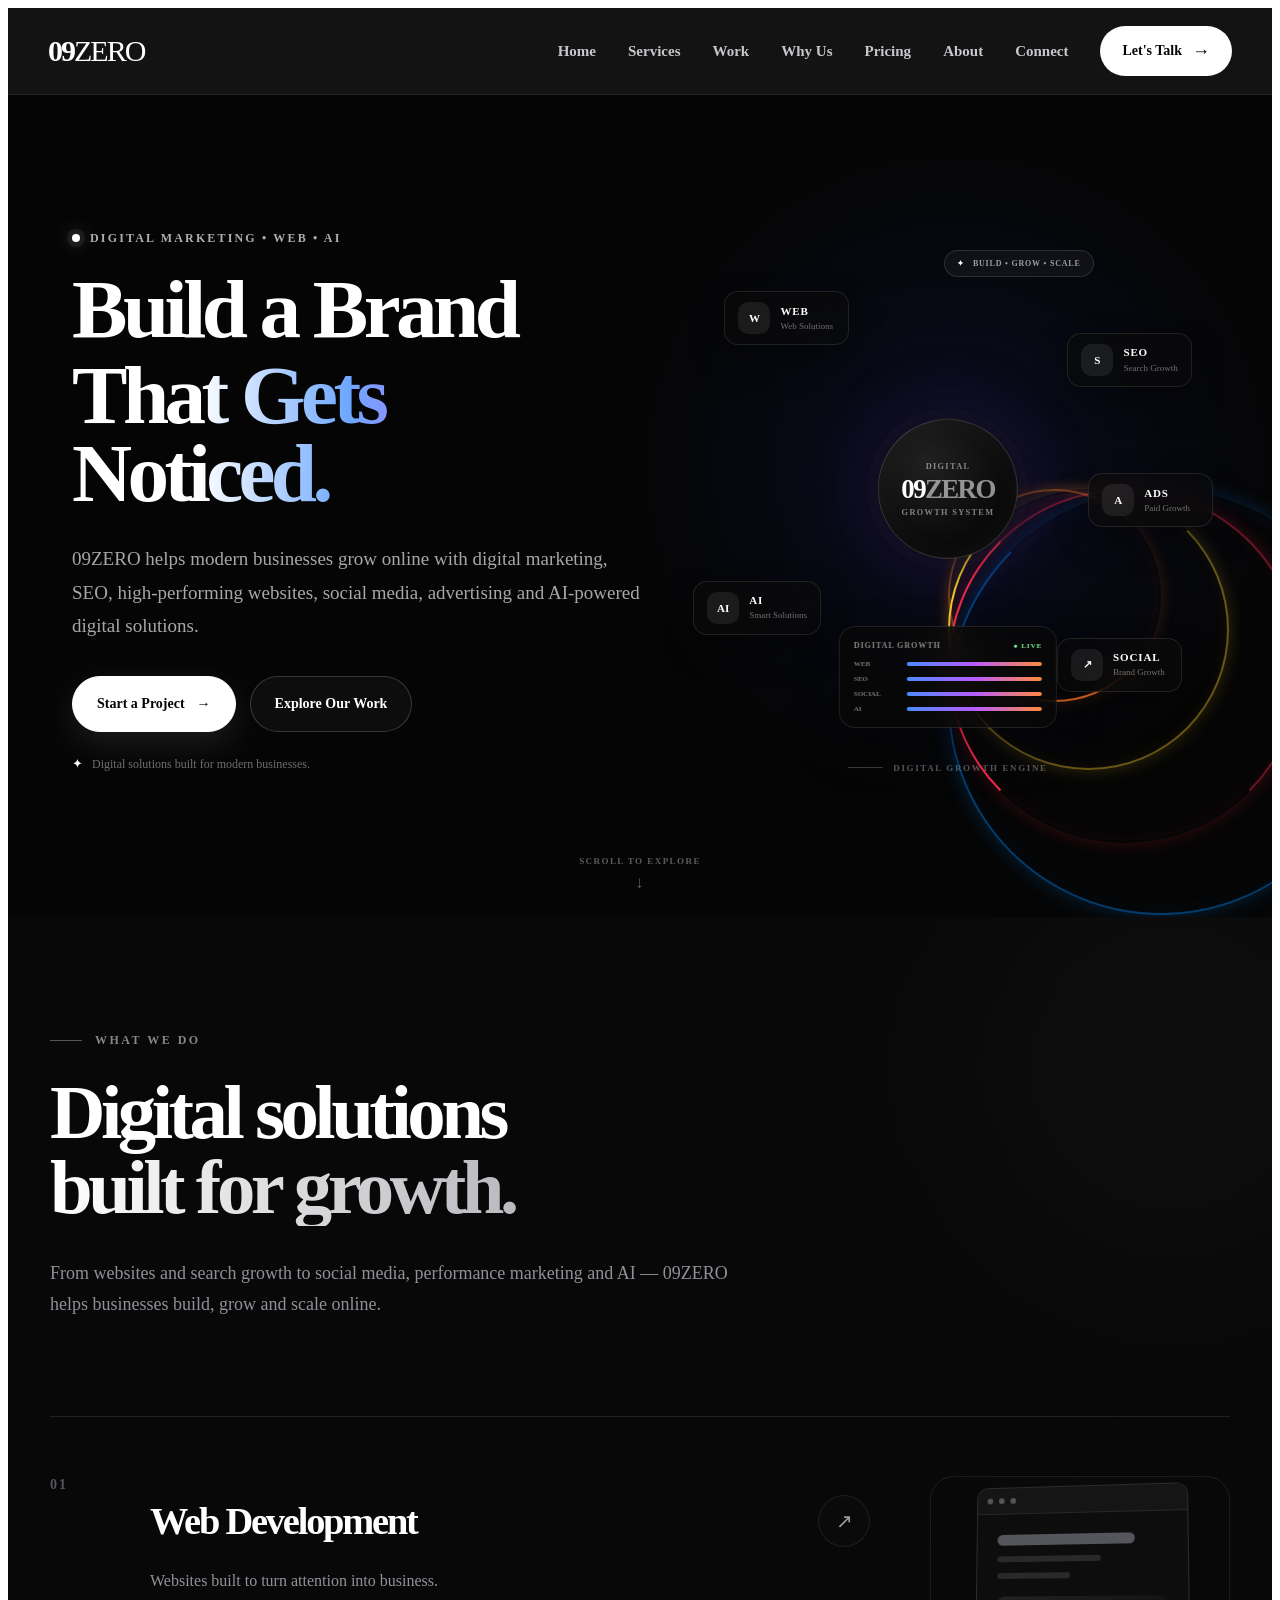
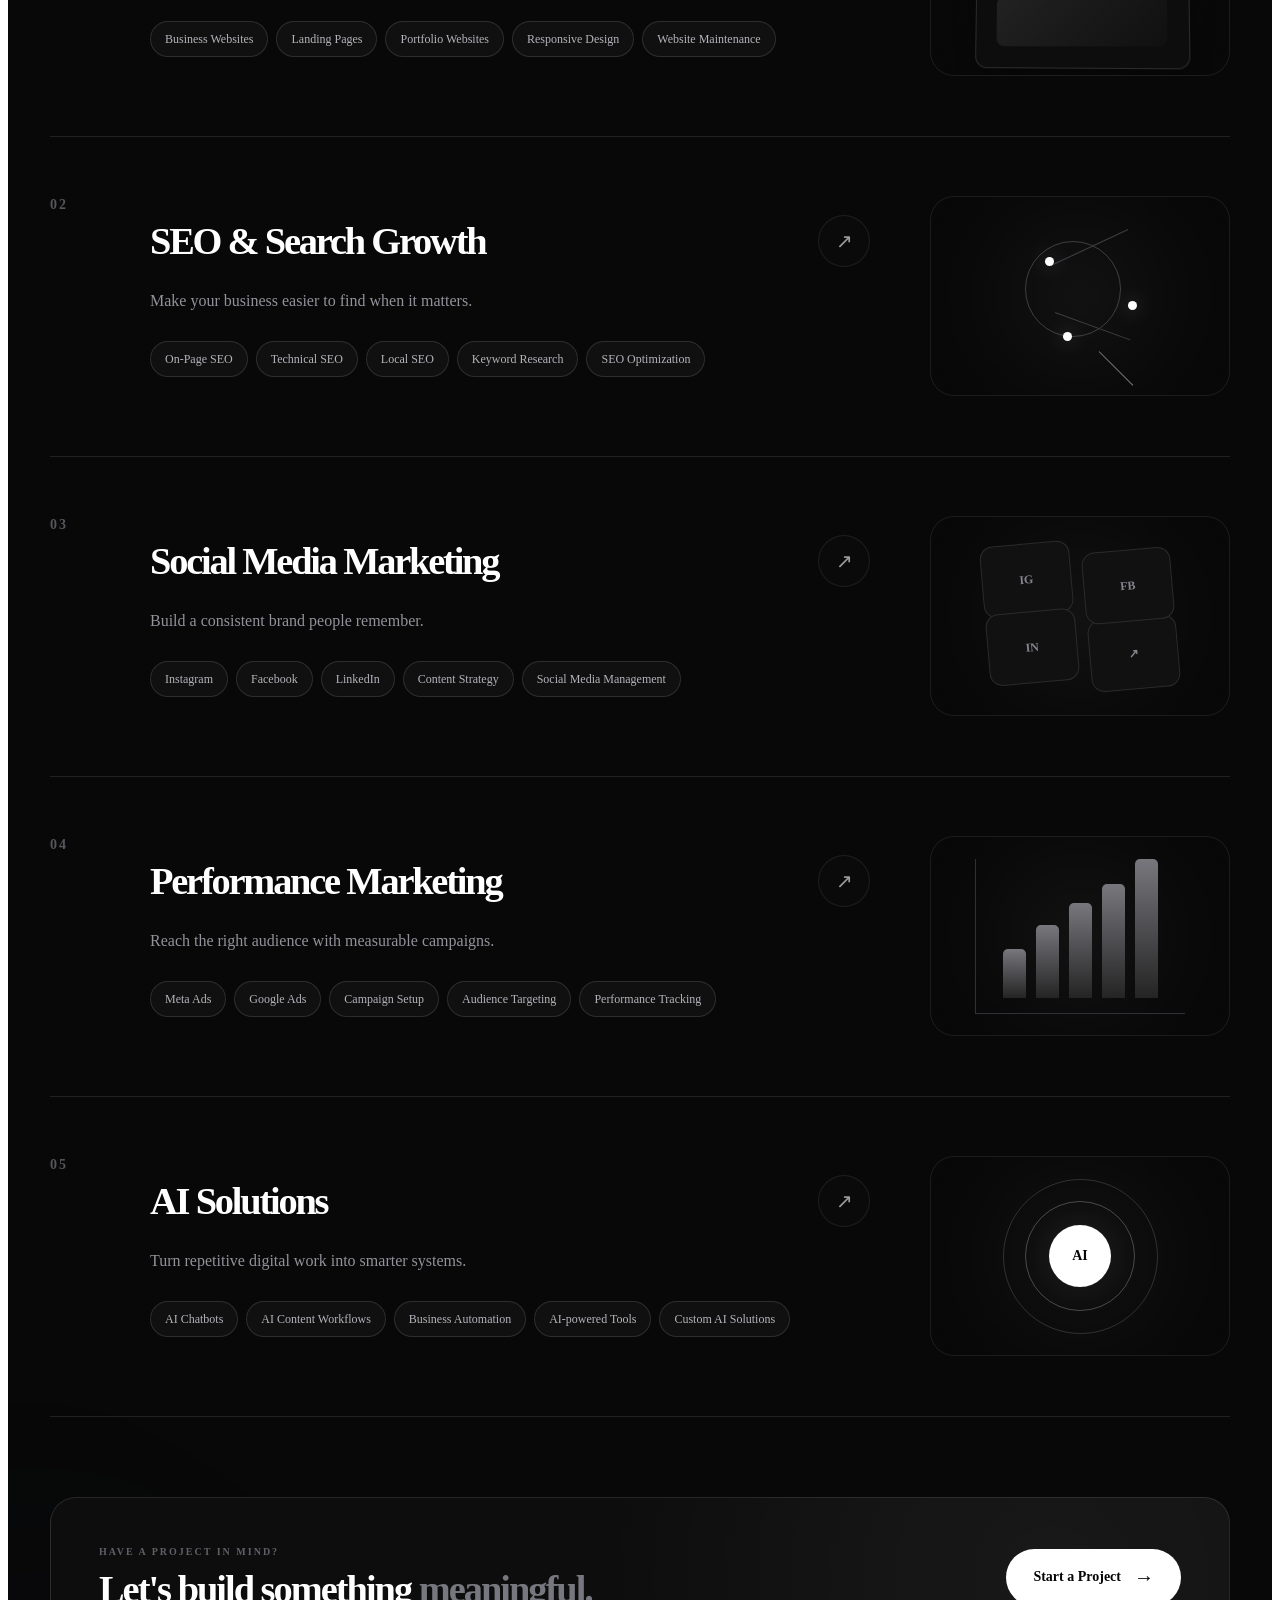
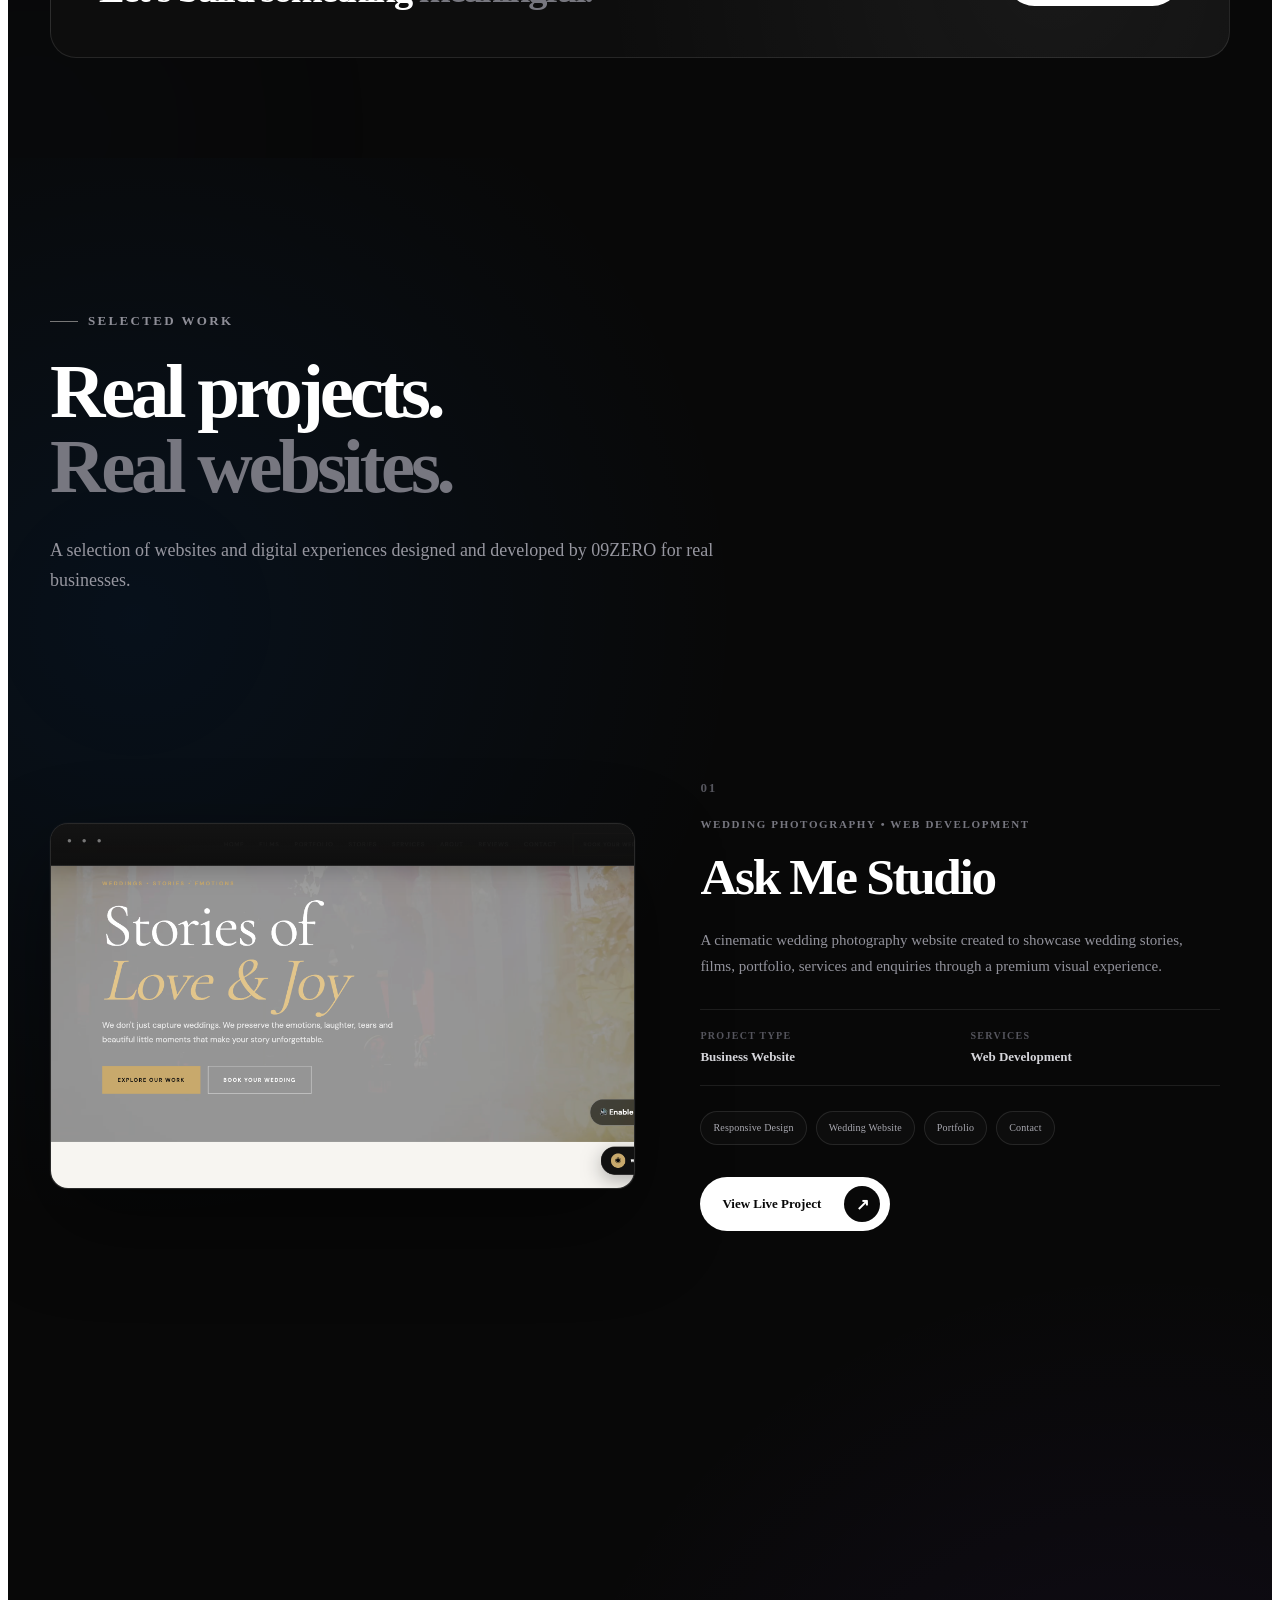
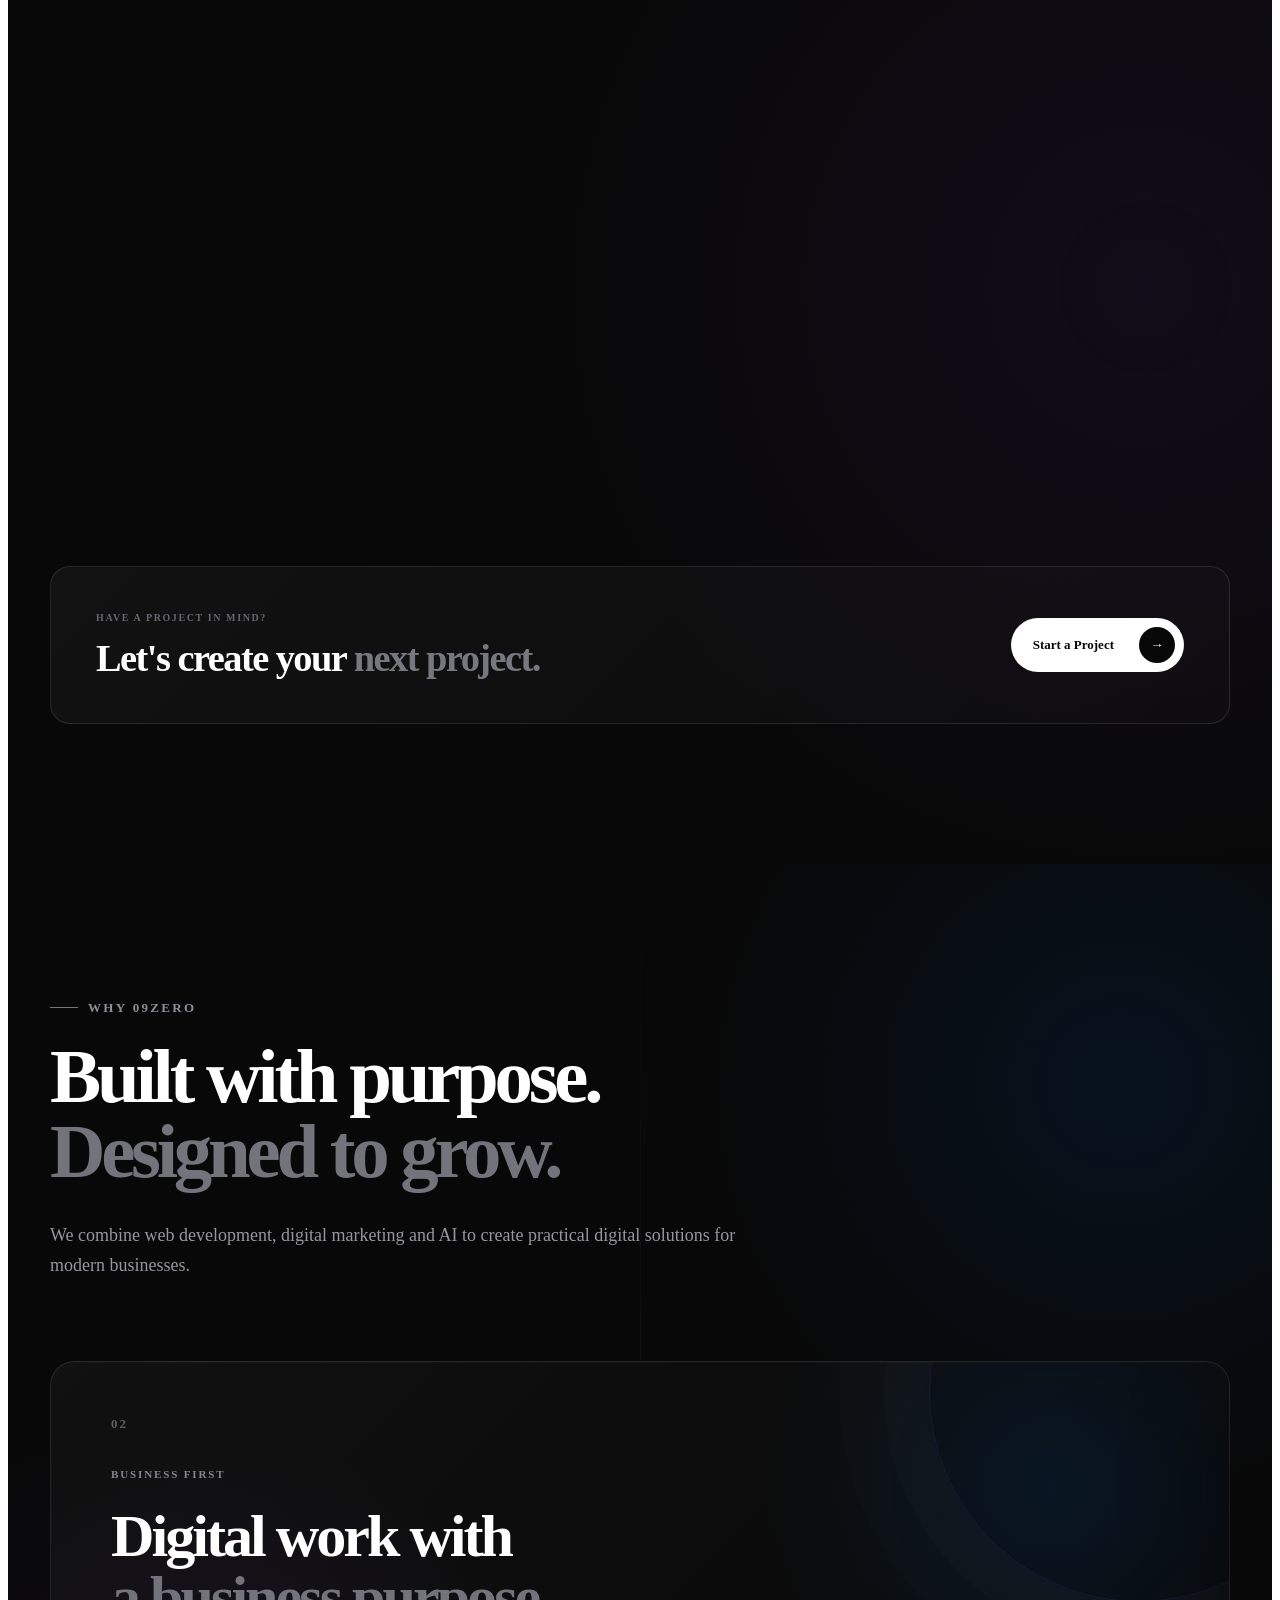
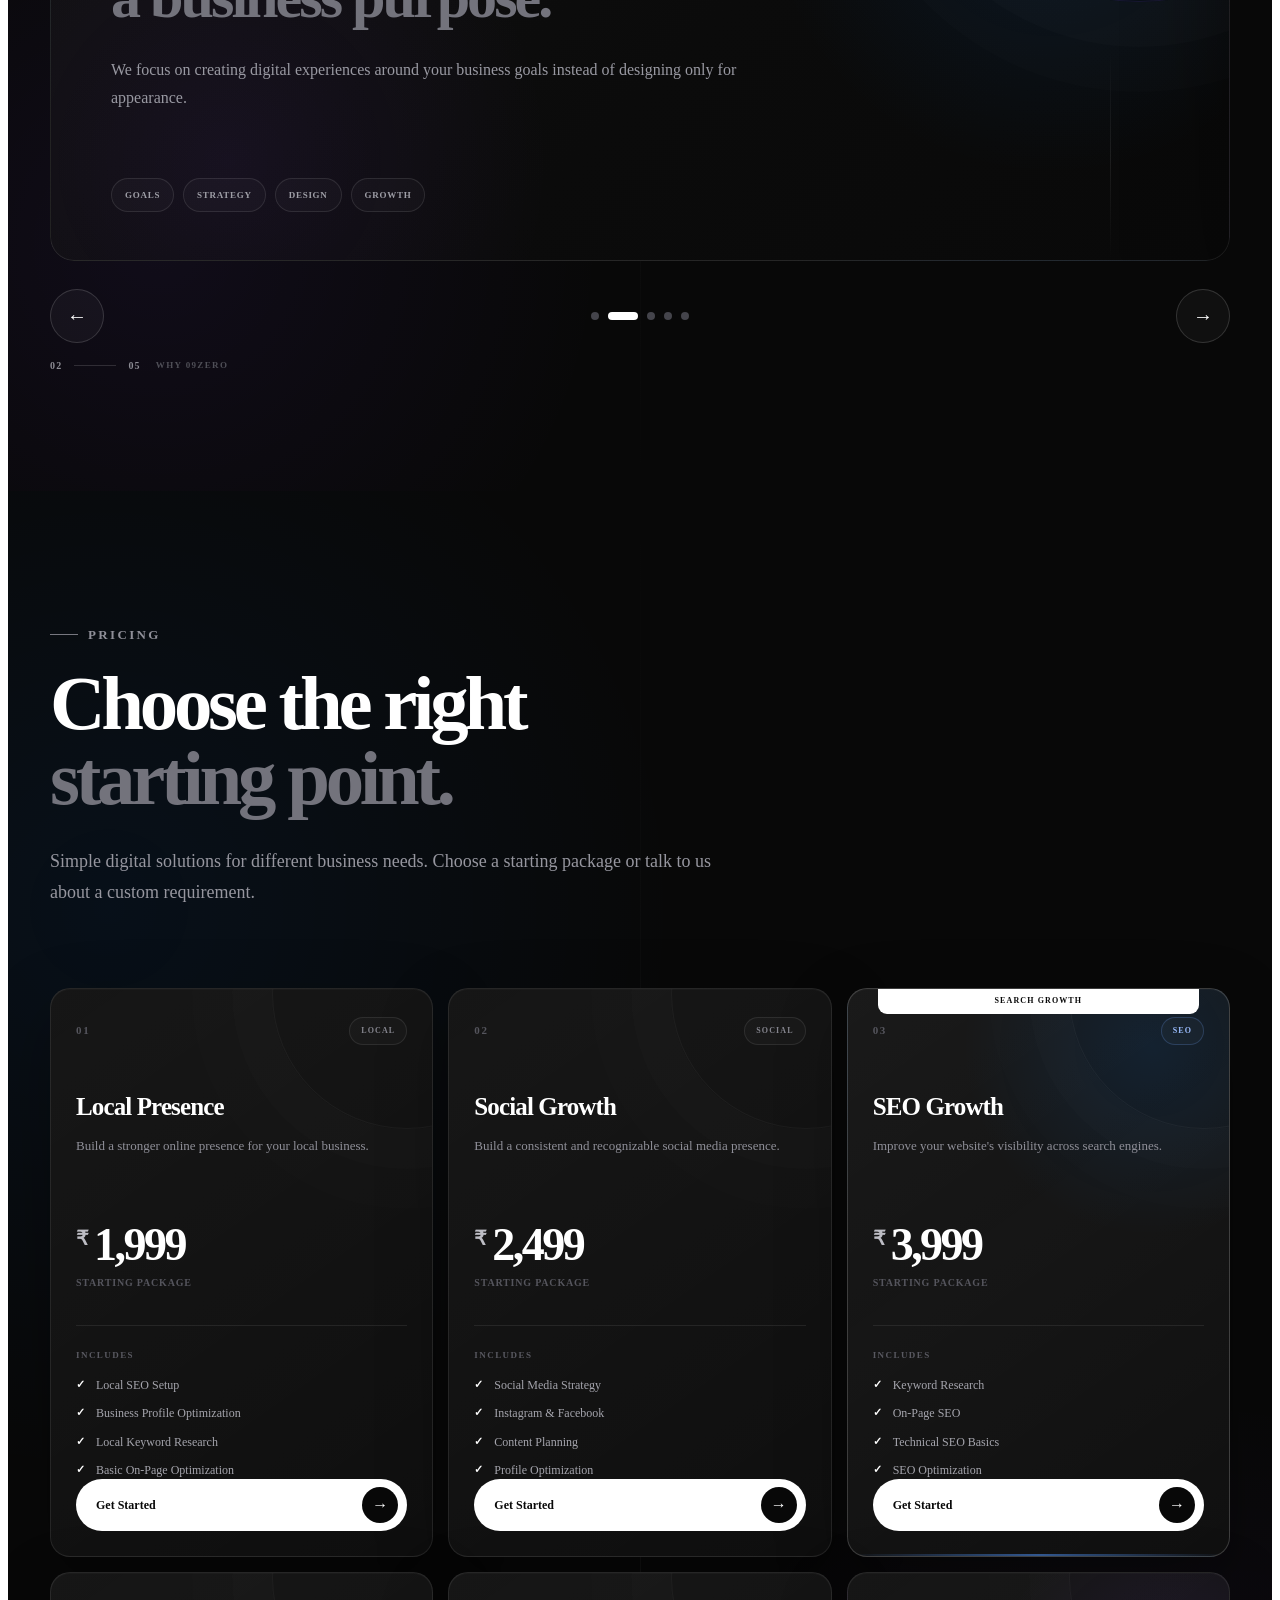
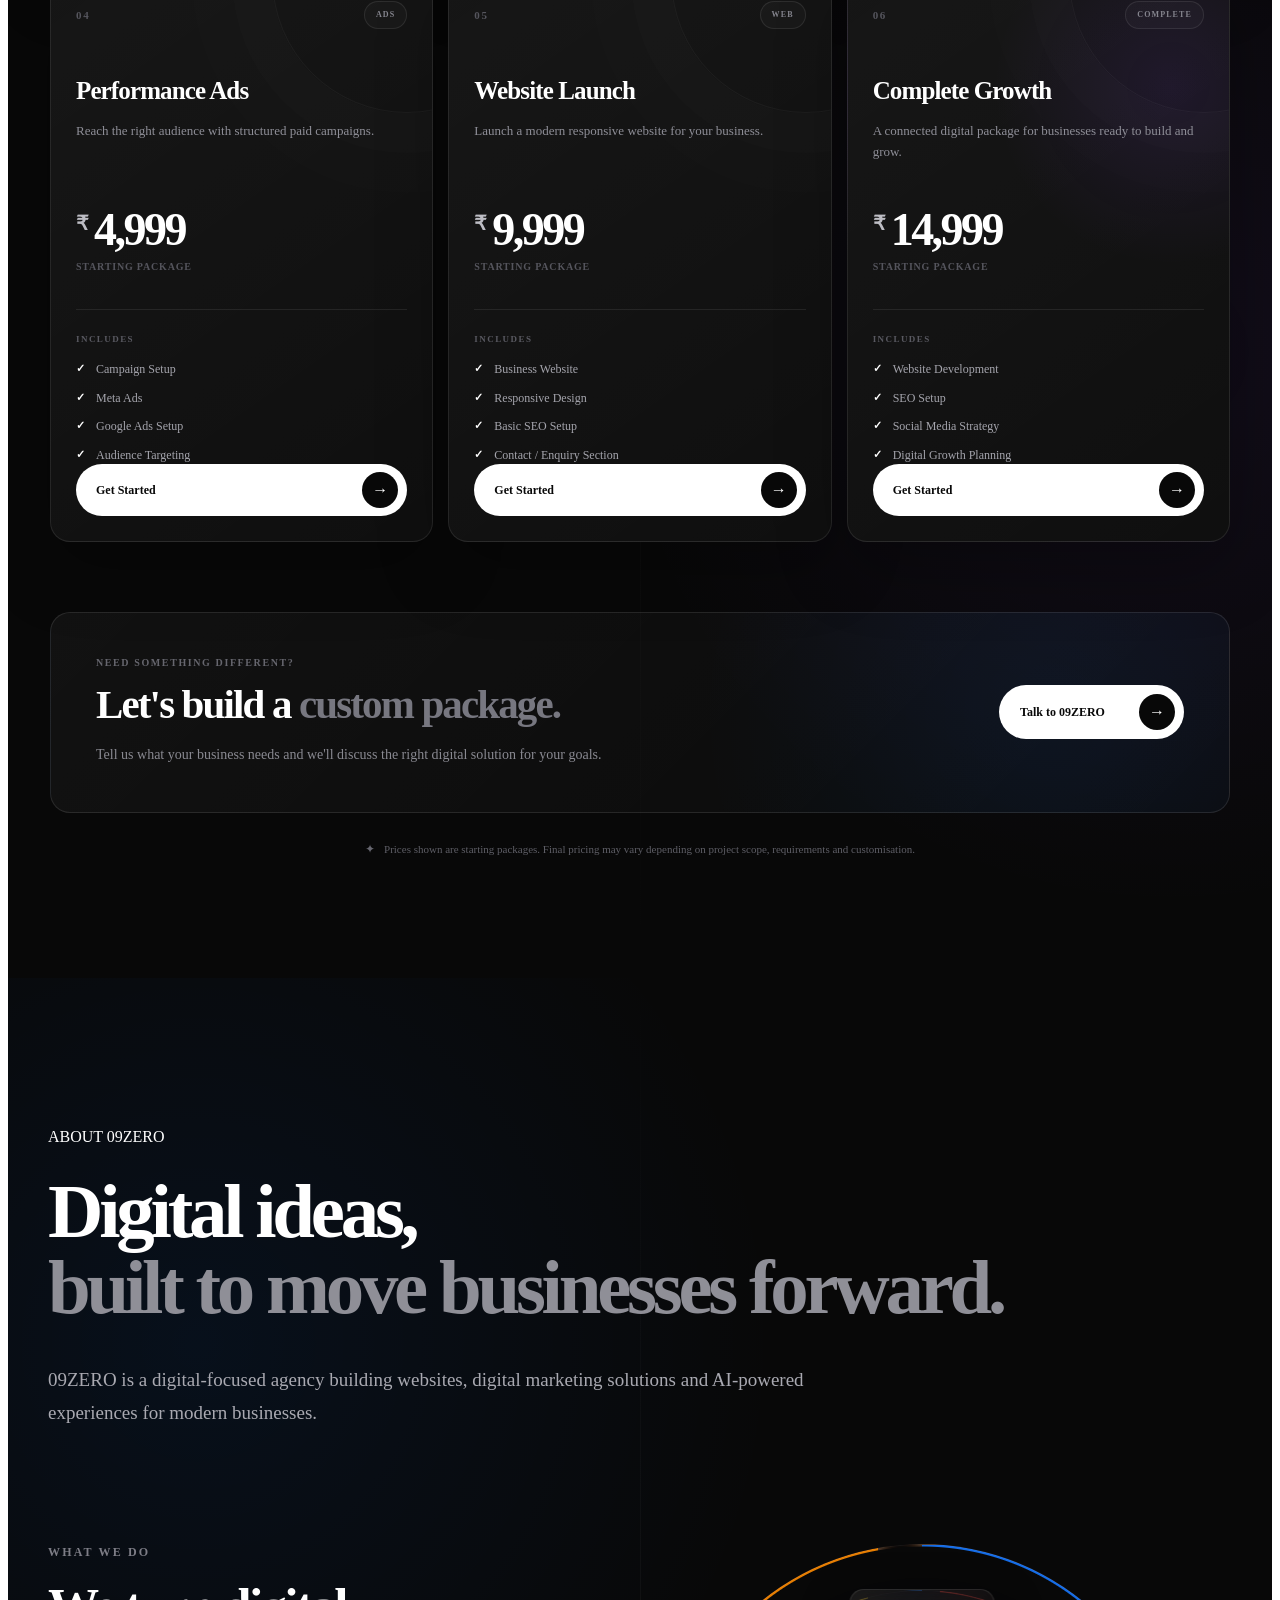
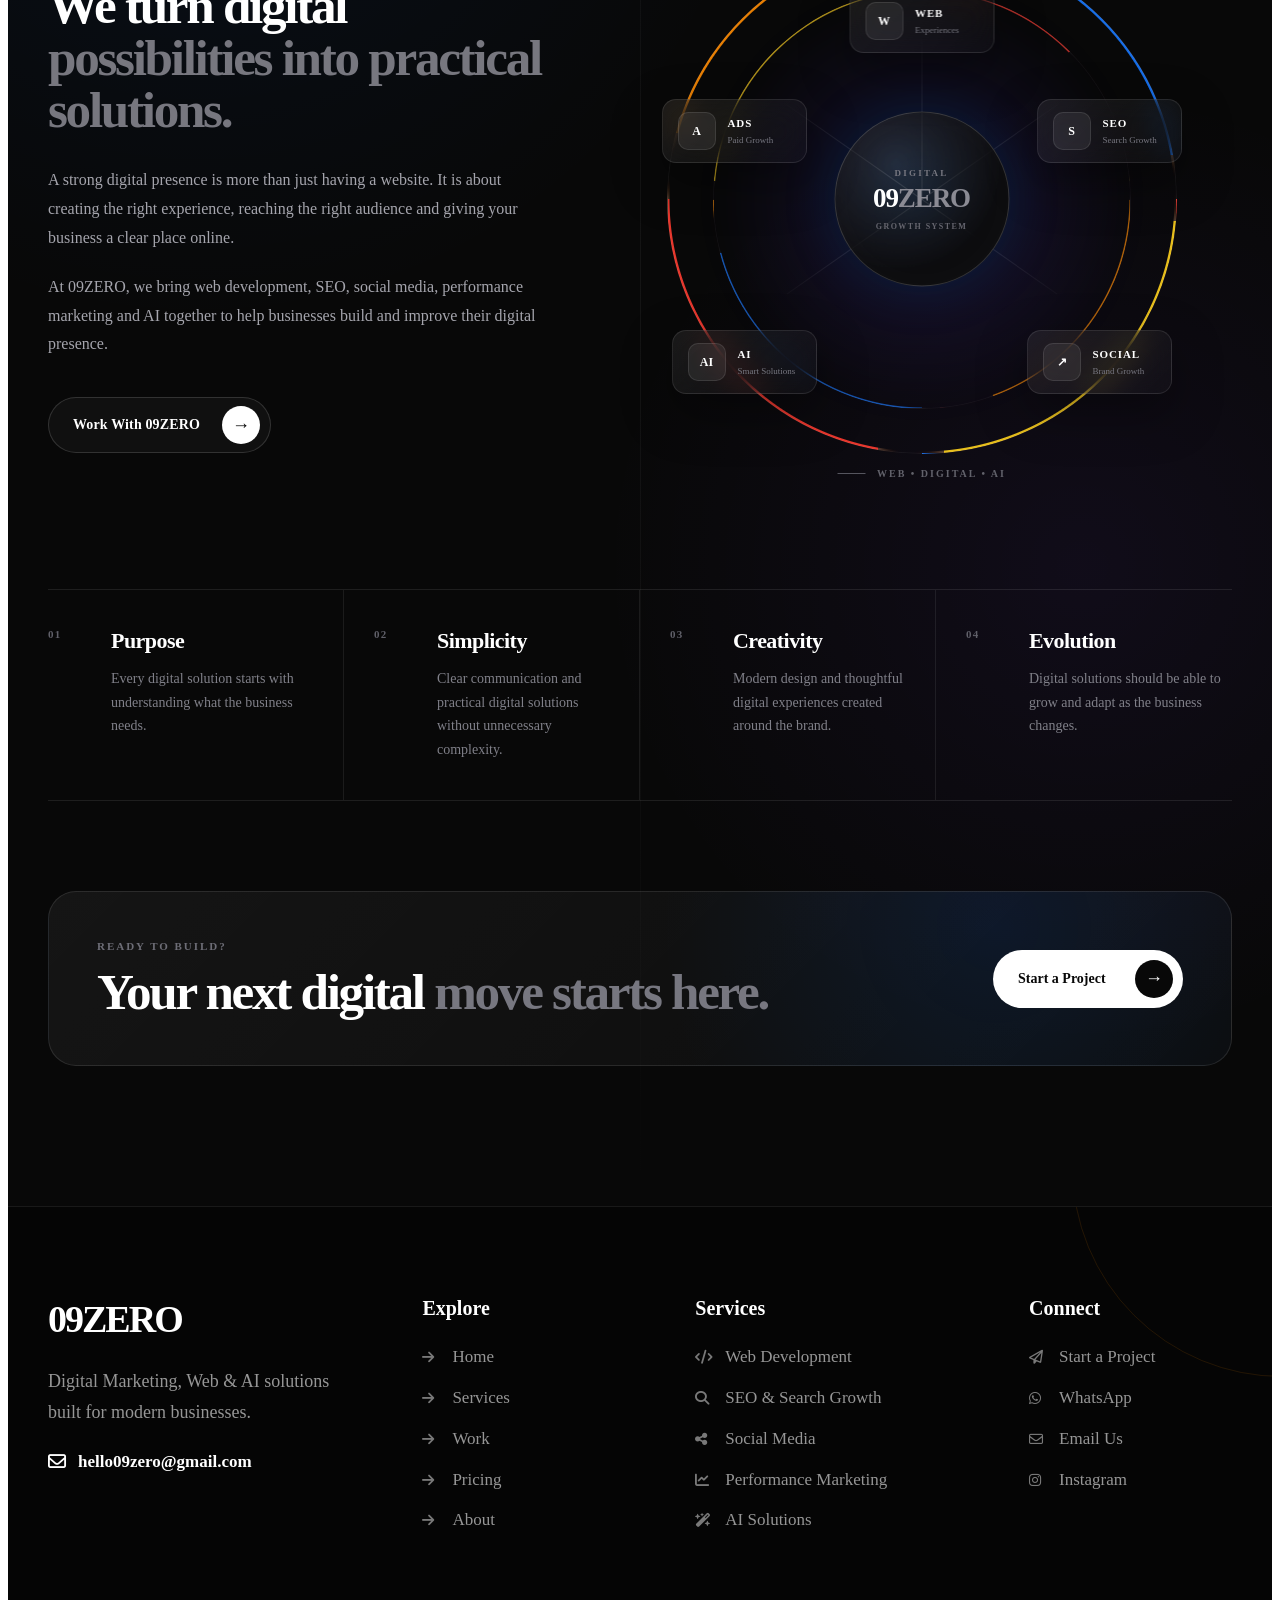
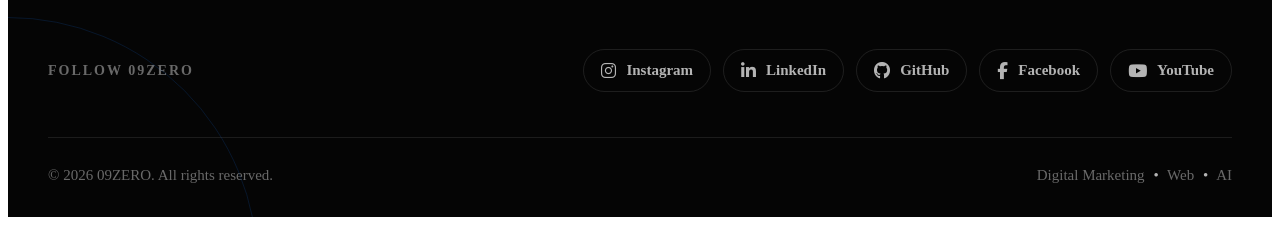
==== commit 273aa07a: "Update index.html" ====
--- a/index.html
+++ b/index.html
@@ -16,10 +16,68 @@
 
     <meta
         name="description"
-        content="09ZERO - Digital Marketing, Web Solutions and AI"
+        content="09ZERO helps modern businesses grow with digital marketing, SEO, web development, social media, performance marketing and AI-powered digital solutions."
     >
 
-    <title>09ZERO | Digital Marketing • Web • AI</title>
+    <meta
+        name="robots"
+        content="index, follow, max-image-preview:large, max-snippet:-1, max-video-preview:-1"
+    >
+
+    <meta name="author" content="09ZERO">
+    <meta name="theme-color" content="#050505">
+
+    <link rel="canonical" href="https://09zero.github.io/09ZERO/">
+
+    <title>09ZERO | Digital Marketing, SEO, Web &amp; AI</title>
+
+    <!-- Open Graph -->
+    <meta property="og:type" content="website">
+    <meta property="og:title" content="09ZERO | Digital Marketing, SEO, Web &amp; AI">
+    <meta property="og:description" content="Digital marketing, SEO, high-performing websites, social media, advertising and AI-powered digital solutions for modern businesses.">
+    <meta property="og:url" content="https://09zero.github.io/09ZERO/">
+    <meta property="og:site_name" content="09ZERO">
+    <meta property="og:image" content="https://09zero.github.io/09ZERO/og-image.jpg">
+    <meta property="og:image:alt" content="09ZERO Digital Marketing Web and AI">
+
+    <!-- Twitter / X -->
+    <meta name="twitter:card" content="summary_large_image">
+    <meta name="twitter:title" content="09ZERO | Digital Marketing, SEO, Web &amp; AI">
+    <meta name="twitter:description" content="Digital marketing, SEO, websites, social media, advertising and AI solutions by 09ZERO.">
+    <meta name="twitter:image" content="https://09zero.github.io/09ZERO/og-image.jpg">
+
+    <!-- Structured data -->
+    <script type="application/ld+json">
+    {
+        "@context": "https://schema.org",
+        "@graph": [
+            {
+                "@type": "Organization",
+                "@id": "https://09zero.github.io/09ZERO/#organization",
+                "name": "09ZERO",
+                "url": "https://09zero.github.io/09ZERO/",
+                "description": "09ZERO provides digital marketing, SEO, web development, social media, performance marketing and AI-powered digital solutions.",
+                "email": "hello09zero@gmail.com",
+                "sameAs": [
+                    "https://www.instagram.com/09zeroofficial/",
+                    "https://www.linkedin.com/company/09zero/",
+                    "https://github.com/09zero",
+                    "https://www.facebook.com/profile.php?id=61594573021229",
+                    "https://www.youtube.com/@09ZEROOfficial"
+                ]
+            },
+            {
+                "@type": "WebSite",
+                "@id": "https://09zero.github.io/09ZERO/#website",
+                "url": "https://09zero.github.io/09ZERO/",
+                "name": "09ZERO",
+                "publisher": {
+                    "@id": "https://09zero.github.io/09ZERO/#organization"
+                }
+            }
+        ]
+    }
+    </script>
 
 
 
@@ -64,7 +122,8 @@
 
 
 
-    
+
+
         <!-- =================================================
                      09ZERO NAVBAR
         ================================================== -->
@@ -169,7 +228,7 @@
         ================================================== -->
 
         <a
-            href="#connect"
+            href="connect.html"
             class="nav-cta"
             aria-label="Let's Talk with 09ZERO"
         >
@@ -193,292 +252,370 @@
 </header>
 
 
-    
-
-
-   
-
-    <!-- =================================================
-         PAGE CONTENT
-         HERO YAHAN SE START HOGA
-    ================================================== -->
-
-    <main id="home">
-
-        <!--
-
-            Hero section next step mein add karenge.
-
-         -->
-
-         <!-- =================================================
-     HERO SECTION
-================================================== -->
-
-<section class="hero-section" id="hero">
-
-    <div class="hero-container">
-
-        <!-- =================================================
-             LEFT CONTENT
-        ================================================== -->
-
-        <div class="hero-content">
-
-            <div class="hero-eyebrow">
-                <span class="hero-eyebrow-dot"></span>
-                DIGITAL MARKETING • WEB • AI
+
+
+
+
+
+
+
+<!-- =========================================================
+     MAIN PAGE CONTENT
+========================================================= -->
+
+<main id="main-content">
+
+    <!-- =====================================================
+         HERO SECTION
+    ====================================================== -->
+
+    <section
+        class="hero-section"
+        id="home"
+        aria-labelledby="hero-title"
+    >
+
+        <div class="hero-container">
+
+            <!-- =================================================
+                 LEFT CONTENT
+            ================================================== -->
+
+            <div class="hero-content">
+
+                <!-- Eyebrow -->
+                <div class="hero-eyebrow">
+                    <span
+                        class="hero-eyebrow-dot"
+                        aria-hidden="true"
+                    ></span>
+
+                    DIGITAL MARKETING • WEB • AI
+                </div>
+
+
+                <!-- Main SEO Heading -->
+                <h1 class="hero-title" id="hero-title">
+
+                    Build a Brand
+                    <span>That Gets Noticed.</span>
+
+                </h1>
+
+
+                <!-- Hero Description -->
+                <p class="hero-description">
+                    09ZERO helps modern businesses grow online with
+                    digital marketing, SEO, high-performing websites,
+                    social media, advertising and AI-powered digital
+                    solutions.
+                </p>
+
+
+                <!-- =================================================
+                     HERO ACTIONS
+                ================================================== -->
+
+                <div class="hero-actions">
+
+                    <a
+                        href="connect.html"
+                        class="hero-btn hero-btn-primary"
+                        aria-label="Start a digital marketing project with 09ZERO"
+                    >
+                        <span>Start a Project</span>
+                        <span aria-hidden="true">→</span>
+                    </a>
+
+
+                    <a
+                        href="#work"
+                        class="hero-btn hero-btn-secondary"
+                        aria-label="Explore 09ZERO portfolio and work"
+                    >
+                        Explore Our Work
+                    </a>
+
+                </div>
+
+
+                <!-- Supporting Note -->
+                <div class="hero-note">
+
+                    <span aria-hidden="true">✦</span>
+
+                    <span>
+                        Digital solutions built for modern businesses.
+                    </span>
+
+                </div>
+
             </div>
 
 
-            <h1 class="hero-title">
-                Build a Brand
-                <span>That Gets Noticed.</span>
-            </h1>
-
-
-            <p class="hero-description">
-                We help ambitious businesses grow with
-                high-performing websites, SEO, social media,
-                advertising and AI-powered digital solutions.
-            </p>
-
-
-            <div class="hero-actions">
-
-                <a
-                    href="#contact"
-                    class="hero-btn hero-btn-primary"
-                >
-                    Start a Project
-                    <span>→</span>
-                </a>
-
-
-                <a
-                    href="#work"
-                    class="hero-btn hero-btn-secondary"
-                >
-                    Explore Our Work
-                </a>
+            <!-- =================================================
+                 RIGHT DIGITAL GROWTH VISUAL
+            ================================================== -->
+
+            <div
+                class="hero-visual"
+                aria-hidden="true"
+            >
+
+                <div class="growth-system">
+
+                    <!-- Glow -->
+                    <div class="growth-glow"></div>
+
+
+                    <!-- =================================================
+                         COLORFUL GROWTH RINGS
+                    ================================================== -->
+
+                    <div
+                        class="growth-ring growth-ring-blue"
+                    ></div>
+
+                    <div
+                        class="growth-ring growth-ring-purple"
+                    ></div>
+
+                    <div
+                        class="growth-ring growth-ring-cyan"
+                    ></div>
+
+                    <div
+                        class="growth-ring growth-ring-orange"
+                    ></div>
+
+
+                    <!-- =================================================
+                         CENTRAL CORE
+                    ================================================== -->
+
+                    <div class="growth-core">
+
+                        <div class="growth-core-top">
+                            DIGITAL
+                        </div>
+
+                        <div class="growth-core-logo">
+                            09<span>ZERO</span>
+                        </div>
+
+                        <div class="growth-core-bottom">
+                            GROWTH SYSTEM
+                        </div>
+
+                    </div>
+
+
+                    <!-- =================================================
+                         SERVICE CARD — WEB
+                    ================================================== -->
+
+                    <div class="growth-service growth-web">
+
+                        <div class="growth-service-icon">
+                            W
+                        </div>
+
+                        <div>
+                            <strong>WEB</strong>
+                            <small>Web Solutions</small>
+                        </div>
+
+                    </div>
+
+
+                    <!-- =================================================
+                         SERVICE CARD — SEO
+                    ================================================== -->
+
+                    <div class="growth-service growth-seo">
+
+                        <div class="growth-service-icon">
+                            S
+                        </div>
+
+                        <div>
+                            <strong>SEO</strong>
+                            <small>Search Growth</small>
+                        </div>
+
+                    </div>
+
+
+                    <!-- =================================================
+                         SERVICE CARD — AI
+                    ================================================== -->
+
+                    <div class="growth-service growth-ai">
+
+                        <div class="growth-service-icon">
+                            AI
+                        </div>
+
+                        <div>
+                            <strong>AI</strong>
+                            <small>Smart Solutions</small>
+                        </div>
+
+                    </div>
+
+
+                    <!-- =================================================
+                         SERVICE CARD — SOCIAL
+                    ================================================== -->
+
+                    <div class="growth-service growth-social">
+
+                        <div class="growth-service-icon">
+                            ↗
+                        </div>
+
+                        <div>
+                            <strong>SOCIAL</strong>
+                            <small>Brand Growth</small>
+                        </div>
+
+                    </div>
+
+
+                    <!-- =================================================
+                         SERVICE CARD — ADS
+                    ================================================== -->
+
+                    <div class="growth-service growth-ads">
+
+                        <div class="growth-service-icon">
+                            A
+                        </div>
+
+                        <div>
+                            <strong>ADS</strong>
+                            <small>Paid Growth</small>
+                        </div>
+
+                    </div>
+
+
+                    <!-- =================================================
+                         DIGITAL GROWTH DASHBOARD
+                    ================================================== -->
+
+                    <div class="growth-dashboard">
+
+                        <div class="dashboard-header">
+
+                            <span>
+                                DIGITAL GROWTH
+                            </span>
+
+                            <span class="dashboard-status">
+                                ● LIVE
+                            </span>
+
+                        </div>
+
+
+                        <div class="dashboard-line">
+                            <span>WEB</span>
+                            <i aria-hidden="true"></i>
+                        </div>
+
+
+                        <div class="dashboard-line">
+                            <span>SEO</span>
+                            <i aria-hidden="true"></i>
+                        </div>
+
+
+                        <div class="dashboard-line">
+                            <span>SOCIAL</span>
+                            <i aria-hidden="true"></i>
+                        </div>
+
+
+                        <div class="dashboard-line">
+                            <span>AI</span>
+                            <i aria-hidden="true"></i>
+                        </div>
+
+                    </div>
+
+
+                    <!-- =================================================
+                         BRAND BADGE
+                    ================================================== -->
+
+                    <div class="growth-badge">
+
+                        <span aria-hidden="true">✦</span>
+
+                        BUILD • GROW • SCALE
+
+                    </div>
+
+                </div>
+
+
+                <!-- Visual Label -->
+
+                <div class="hero-visual-label">
+
+                    <span
+                        class="hero-label-line"
+                    ></span>
+
+                    DIGITAL GROWTH ENGINE
+
+                </div>
 
             </div>
 
-
-            <div class="hero-note">
-                <span>✦</span>
-                Digital solutions built for modern businesses.
-            </div>
-
         </div>
 
 
-        <!-- =================================================
-             RIGHT DIGITAL GROWTH VISUAL
-        ================================================== -->
-
-        <div class="hero-visual">
-
-            <div class="growth-system">
-
-                <!-- Glow -->
-                <div class="growth-glow"></div>
-
-
-                <!-- Four Color Rings -->
-
-                <div class="growth-ring growth-ring-blue"></div>
-
-                <div class="growth-ring growth-ring-purple"></div>
-
-                <div class="growth-ring growth-ring-cyan"></div>
-
-                <div class="growth-ring growth-ring-orange"></div>
-
-
-                <!-- Central Core -->
-
-                <div class="growth-core">
-
-                    <div class="growth-core-top">
-                        DIGITAL
-                    </div>
-
-                    <div class="growth-core-logo">
-                        09<span>ZERO</span>
-                    </div>
-
-                    <div class="growth-core-bottom">
-                        GROWTH SYSTEM
-                    </div>
-
-                </div>
-
-
-                <!-- =================================================
-                     SERVICE CARDS
-                ================================================== -->
-
-                <div class="growth-service growth-web">
-
-                    <div class="growth-service-icon">
-                        W
-                    </div>
-
-                    <div>
-                        <strong>WEB</strong>
-                        <small>Web Solutions</small>
-                    </div>
-
-                </div>
-
-
-                <div class="growth-service growth-seo">
-
-                    <div class="growth-service-icon">
-                        S
-                    </div>
-
-                    <div>
-                        <strong>SEO</strong>
-                        <small>Search Growth</small>
-                    </div>
-
-                </div>
-
-
-                <div class="growth-service growth-ai">
-
-                    <div class="growth-service-icon">
-                        AI
-                    </div>
-
-                    <div>
-                        <strong>AI</strong>
-                        <small>Smart Solutions</small>
-                    </div>
-
-                </div>
-
-
-                <div class="growth-service growth-social">
-
-                    <div class="growth-service-icon">
-                        ↗
-                    </div>
-
-                    <div>
-                        <strong>SOCIAL</strong>
-                        <small>Brand Growth</small>
-                    </div>
-
-                </div>
-
-
-                <div class="growth-service growth-ads">
-
-                    <div class="growth-service-icon">
-                        A
-                    </div>
-
-                    <div>
-                        <strong>ADS</strong>
-                        <small>Paid Growth</small>
-                    </div>
-
-                </div>
-
-
-                <!-- =================================================
-                     DIGITAL DASHBOARD
-                ================================================== -->
-
-                <div class="growth-dashboard">
-
-                    <div class="dashboard-header">
-
-                        <span>
-                            DIGITAL GROWTH
-                        </span>
-
-                        <span class="dashboard-status">
-                            ● LIVE
-                        </span>
-
-                    </div>
-
-
-                    <div class="dashboard-line">
-                        <span>WEB</span>
-                        <i></i>
-                    </div>
-
-
-                    <div class="dashboard-line">
-                        <span>SEO</span>
-                        <i></i>
-                    </div>
-
-
-                    <div class="dashboard-line">
-                        <span>SOCIAL</span>
-                        <i></i>
-                    </div>
-
-
-                    <div class="dashboard-line">
-                        <span>AI</span>
-                        <i></i>
-                    </div>
-
-                </div>
-
-
-                <!-- =================================================
-                     BRAND BADGE
-                ================================================== -->
-
-                <div class="growth-badge">
-                    <span>✦</span>
-                    BUILD • GROW • SCALE
-                </div>
-
-            </div>
-
-
-            <div class="hero-visual-label">
-
-                <span class="hero-label-line"></span>
-
-                DIGITAL GROWTH ENGINE
-
-            </div>
-
-        </div>
-
-    </div>
-
-
-    <!-- =================================================
-         SCROLL
-    ================================================== -->
-
-    <a
-        href="#services"
-        class="hero-scroll"
-        aria-label="Scroll to services"
-    >
-        <span>SCROLL TO EXPLORE</span>
-
-        <span class="hero-scroll-arrow">
-            ↓
-        </span>
-    </a>
-
-  </section>
-
-
- </main>
+        <!-- =====================================================
+             SCROLL TO SERVICES
+        ====================================================== -->
+
+        <a
+            href="#services"
+            class="hero-scroll"
+            aria-label="Scroll to 09ZERO digital marketing services"
+        >
+
+            <span>
+                SCROLL TO EXPLORE
+            </span>
+
+            <span
+                class="hero-scroll-arrow"
+                aria-hidden="true"
+            >
+                ↓
+            </span>
+
+        </a>
+
+    </section>
+
+
+
+
+
+
+
+ 
+
+
+
+
+
+
+
 
 
 
@@ -913,7 +1050,7 @@
 
 
             <a
-                href="#contact"
+                href="connect.html"
                 class="services-cta-button"
             >
                 Start a Project
@@ -1293,7 +1430,7 @@
             </div>
 
             <a
-                href="#contact"
+                href="connect.html"
                 class="work-cta-button"
             >
 
@@ -1813,7 +1950,7 @@
 
 
                 <a
-                    href="#contact"
+                    href="connect.html"
                     class="pricing-button"
                 >
                     <span>
@@ -1906,7 +2043,7 @@
 
 
                 <a
-                    href="#contact"
+                    href="connect.html"
                     class="pricing-button"
                 >
                     <span>
@@ -2003,7 +2140,7 @@
 
 
                 <a
-                    href="#contact"
+                    href="connect.html"
                     class="pricing-button pricing-button-featured"
                 >
                     <span>
@@ -2096,7 +2233,7 @@
 
 
                 <a
-                    href="#contact"
+                    href="connect.html"
                     class="pricing-button"
                 >
                     <span>
@@ -2189,7 +2326,7 @@
 
 
                 <a
-                    href="#contact"
+                    href="connect.html"
                     class="pricing-button"
                 >
                     <span>
@@ -2240,7 +2377,7 @@
                         </span>
 
                         <strong>
-                            1,4999
+                            14,999
                         </strong>
 
                     </div>
@@ -2282,7 +2419,7 @@
 
 
                 <a
-                    href="#contact"
+                    href="connect.html"
                     class="pricing-button"
                 >
                     <span>
@@ -2325,7 +2462,7 @@
             </div>
 
             <a
-                href="#contact"
+                href="connect.html"
                 class="pricing-custom-button"
             >
                 <span>
@@ -2436,7 +2573,7 @@
                 </p>
 
                 <a
-                    href="#contact"
+                    href="connect.html"
                     class="about-story-button"
                 >
                     <span>
@@ -2735,7 +2872,7 @@
             </div>
 
             <a
-                href="#contact"
+                href="connect.html"
                 class="about-cta-button"
             >
                 <span>
@@ -2756,6 +2893,10 @@
 
 
 
+
+
+
+</main>
 
 
 <!-- =================================================
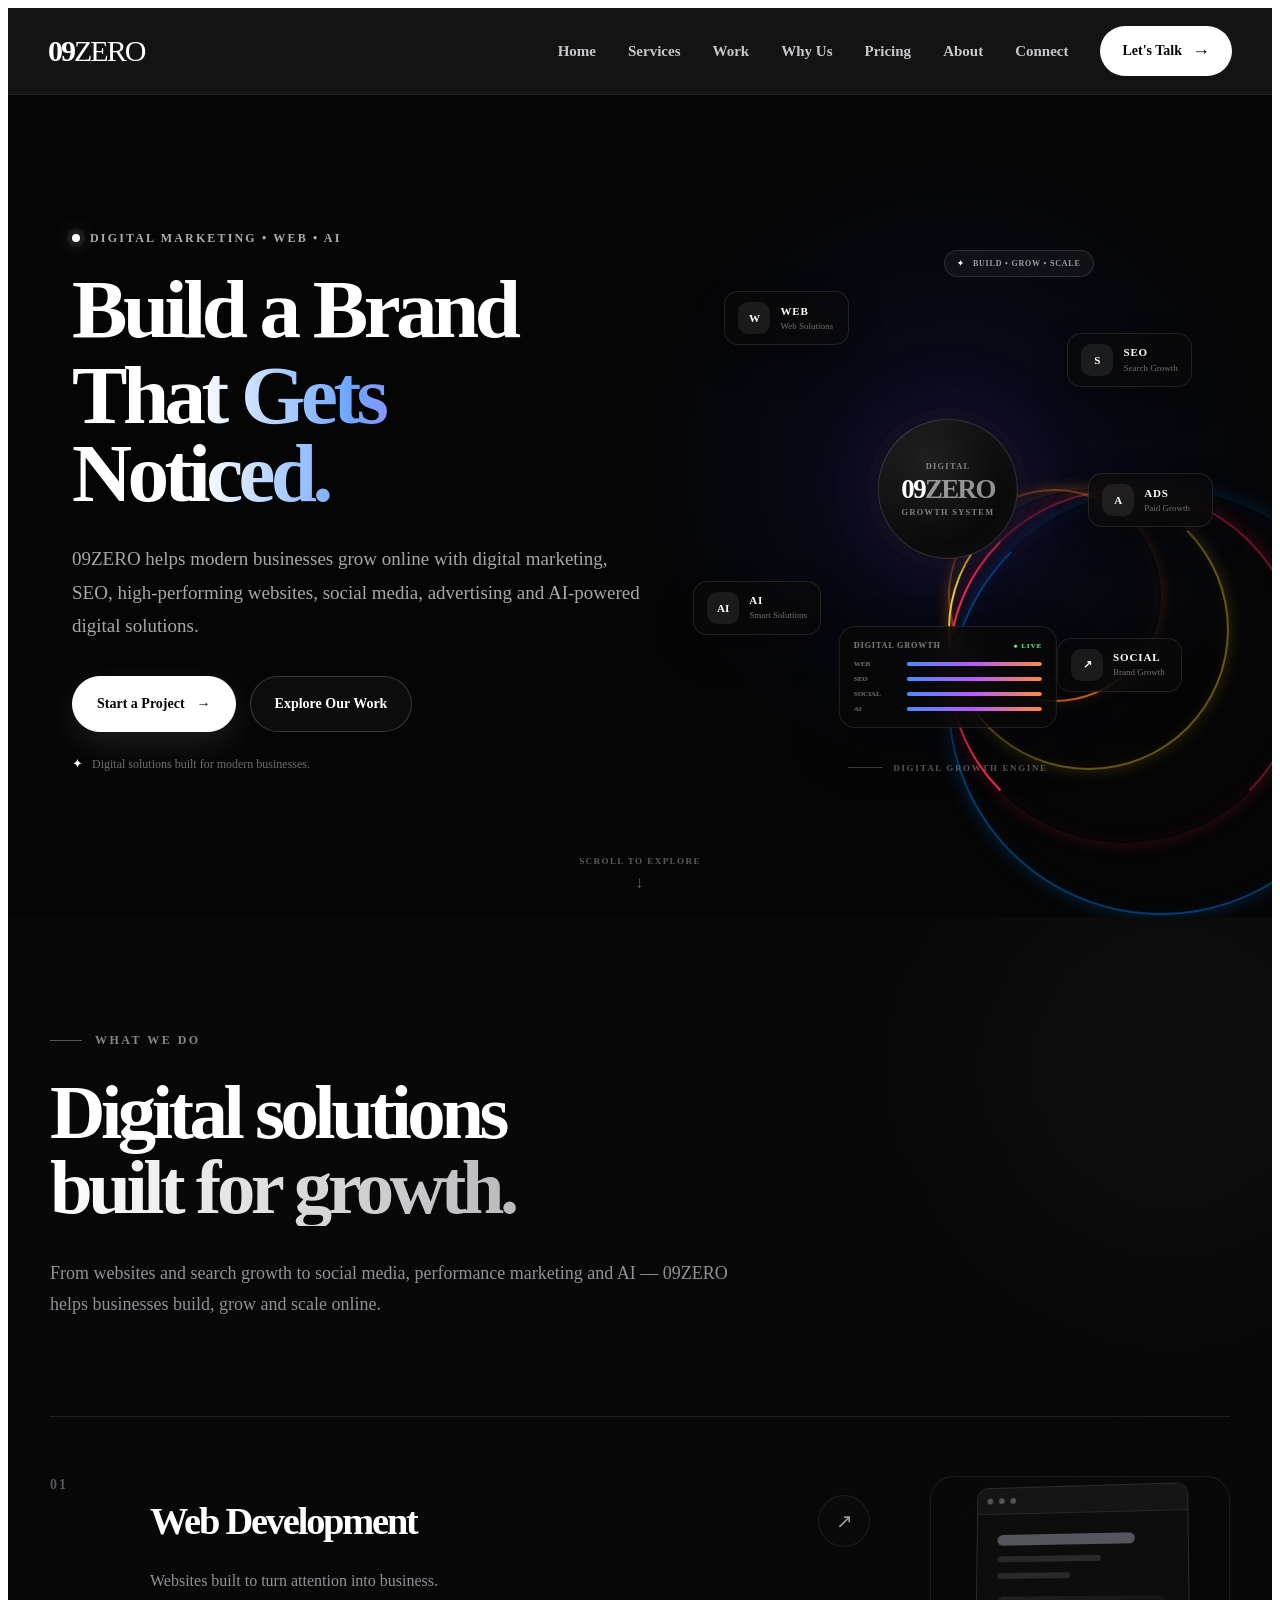
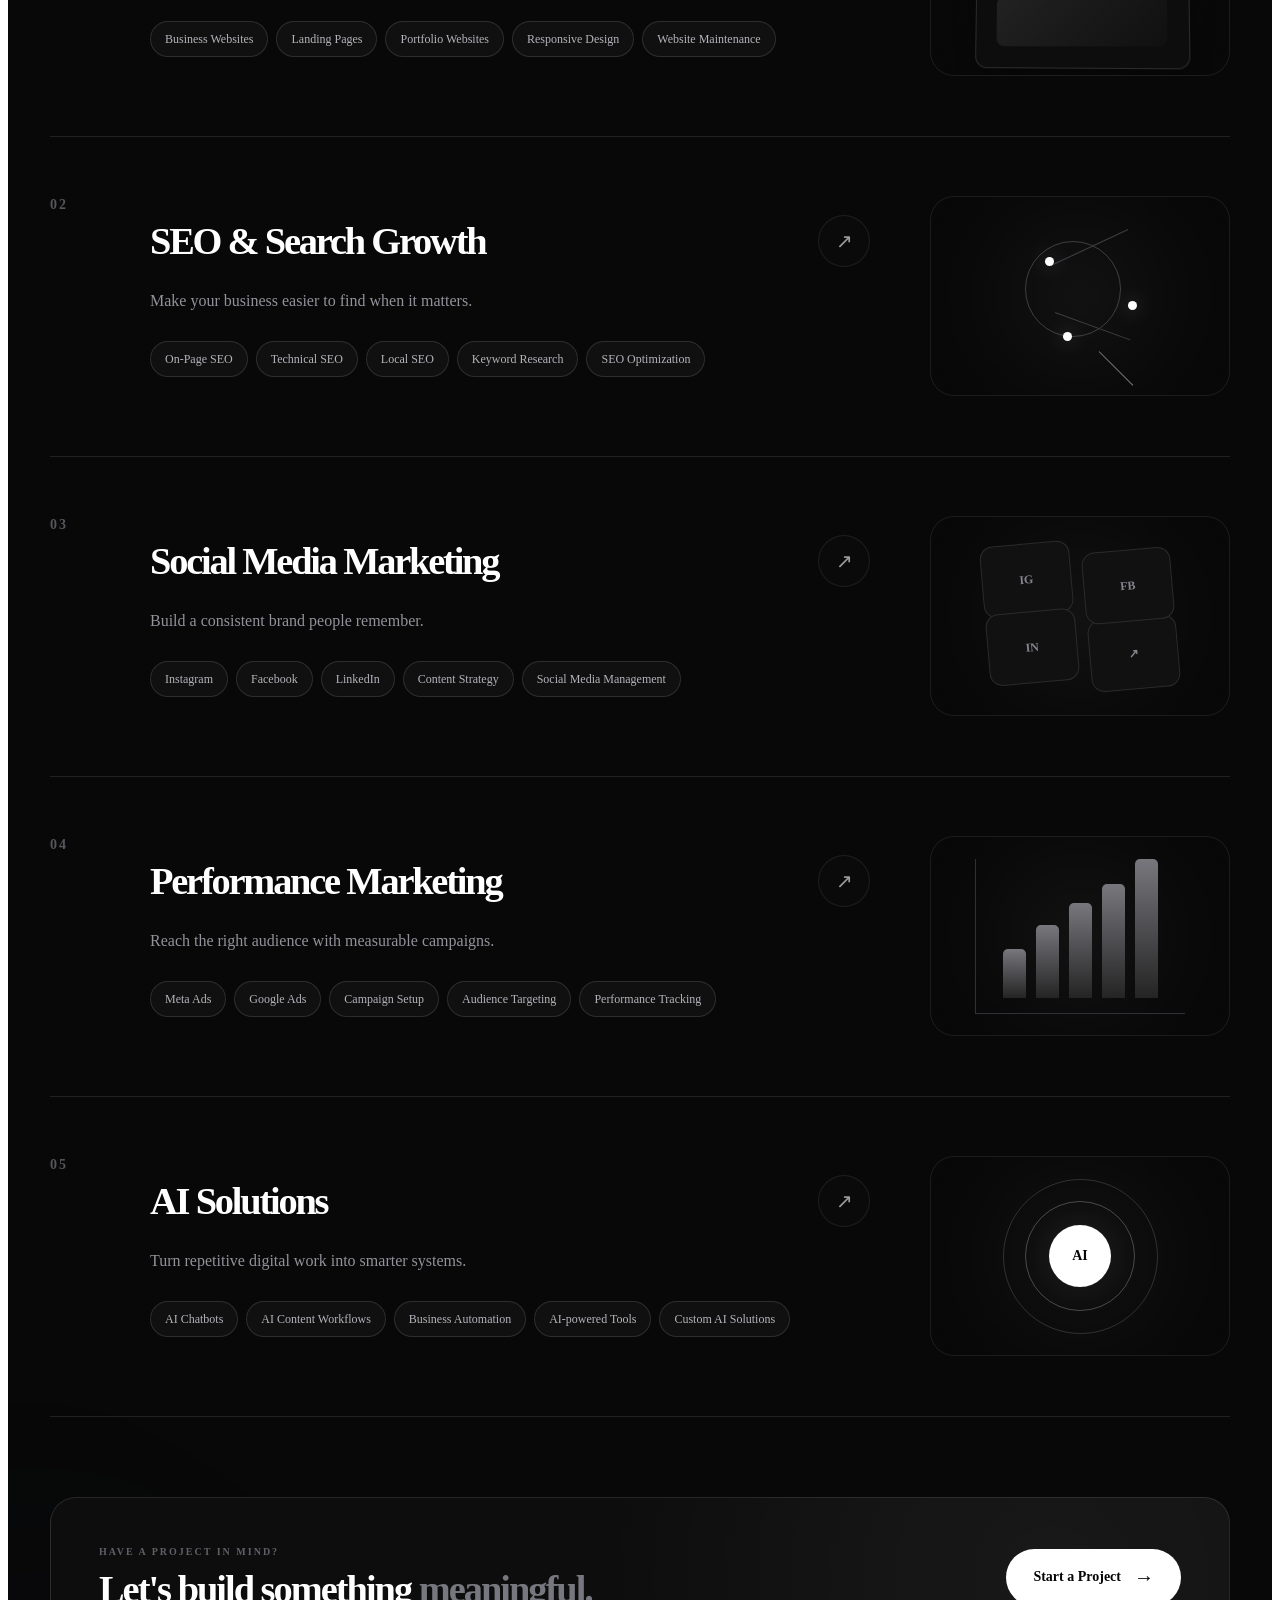
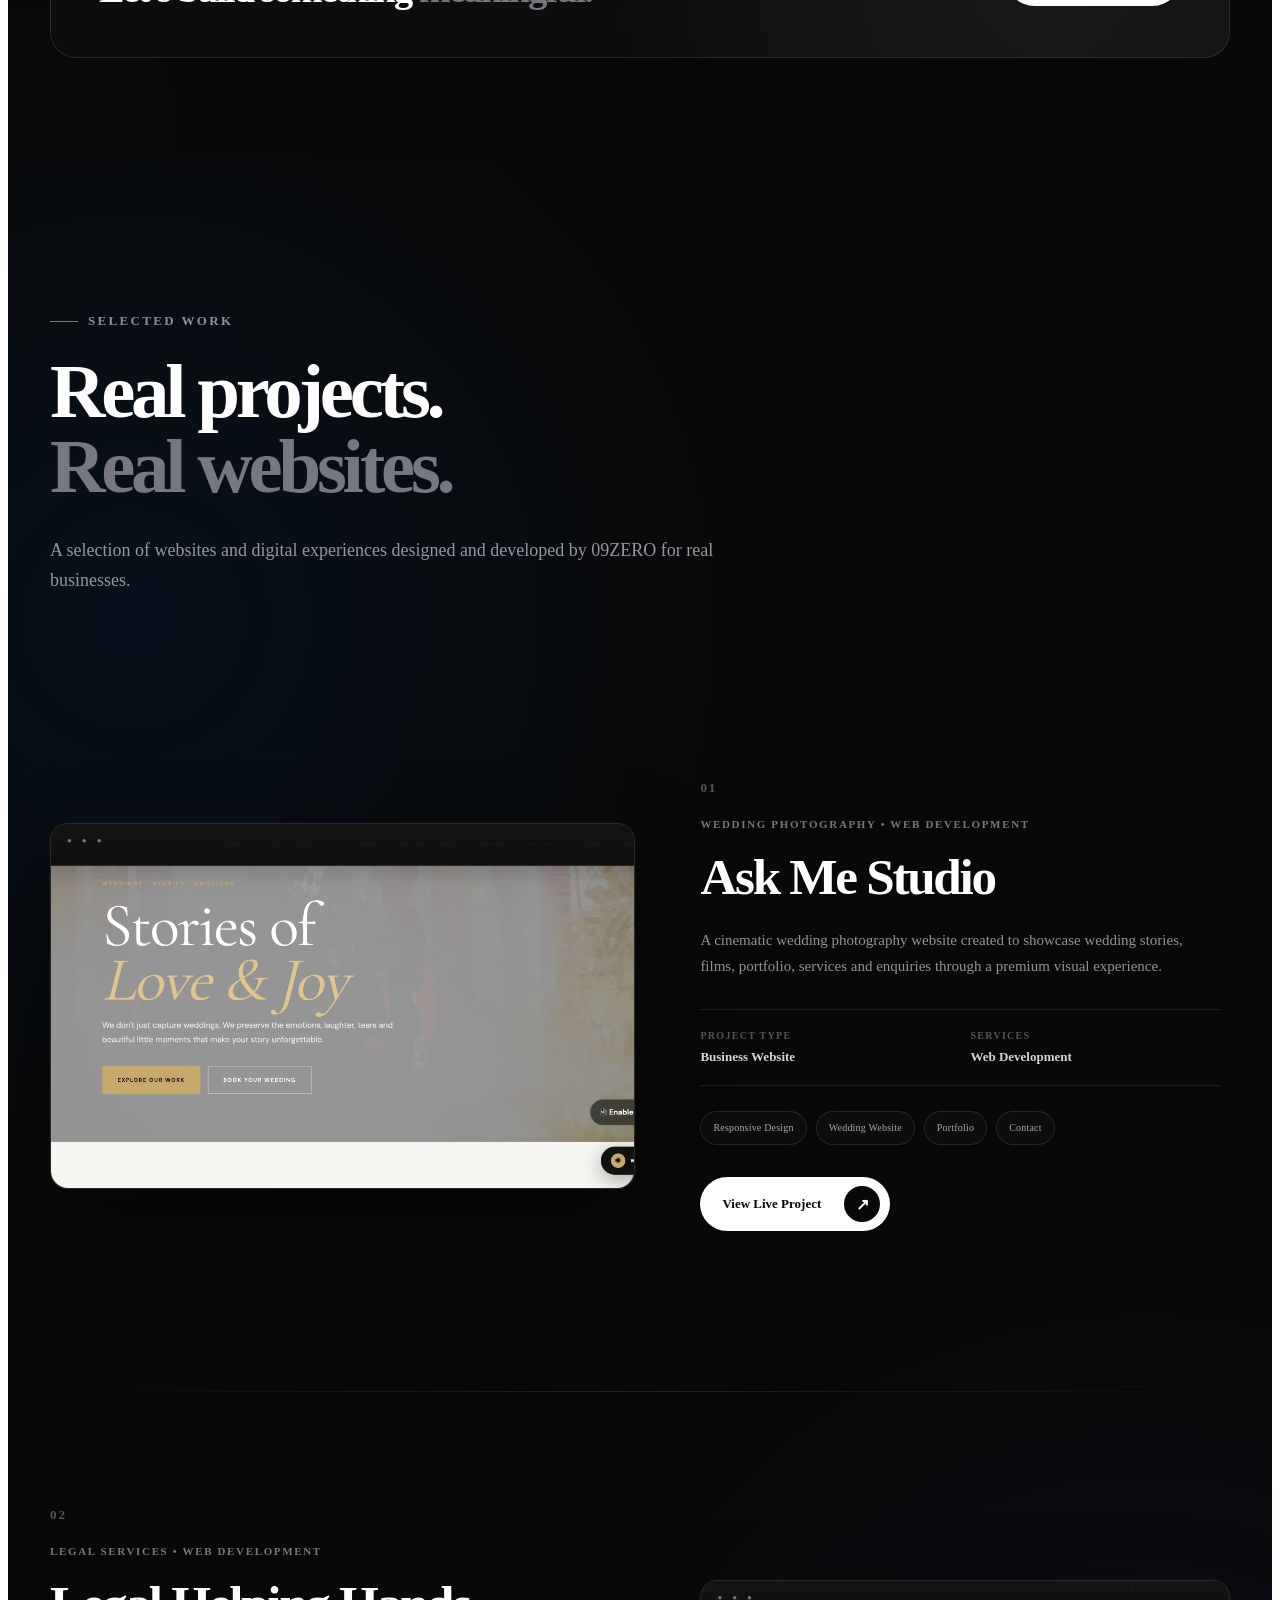
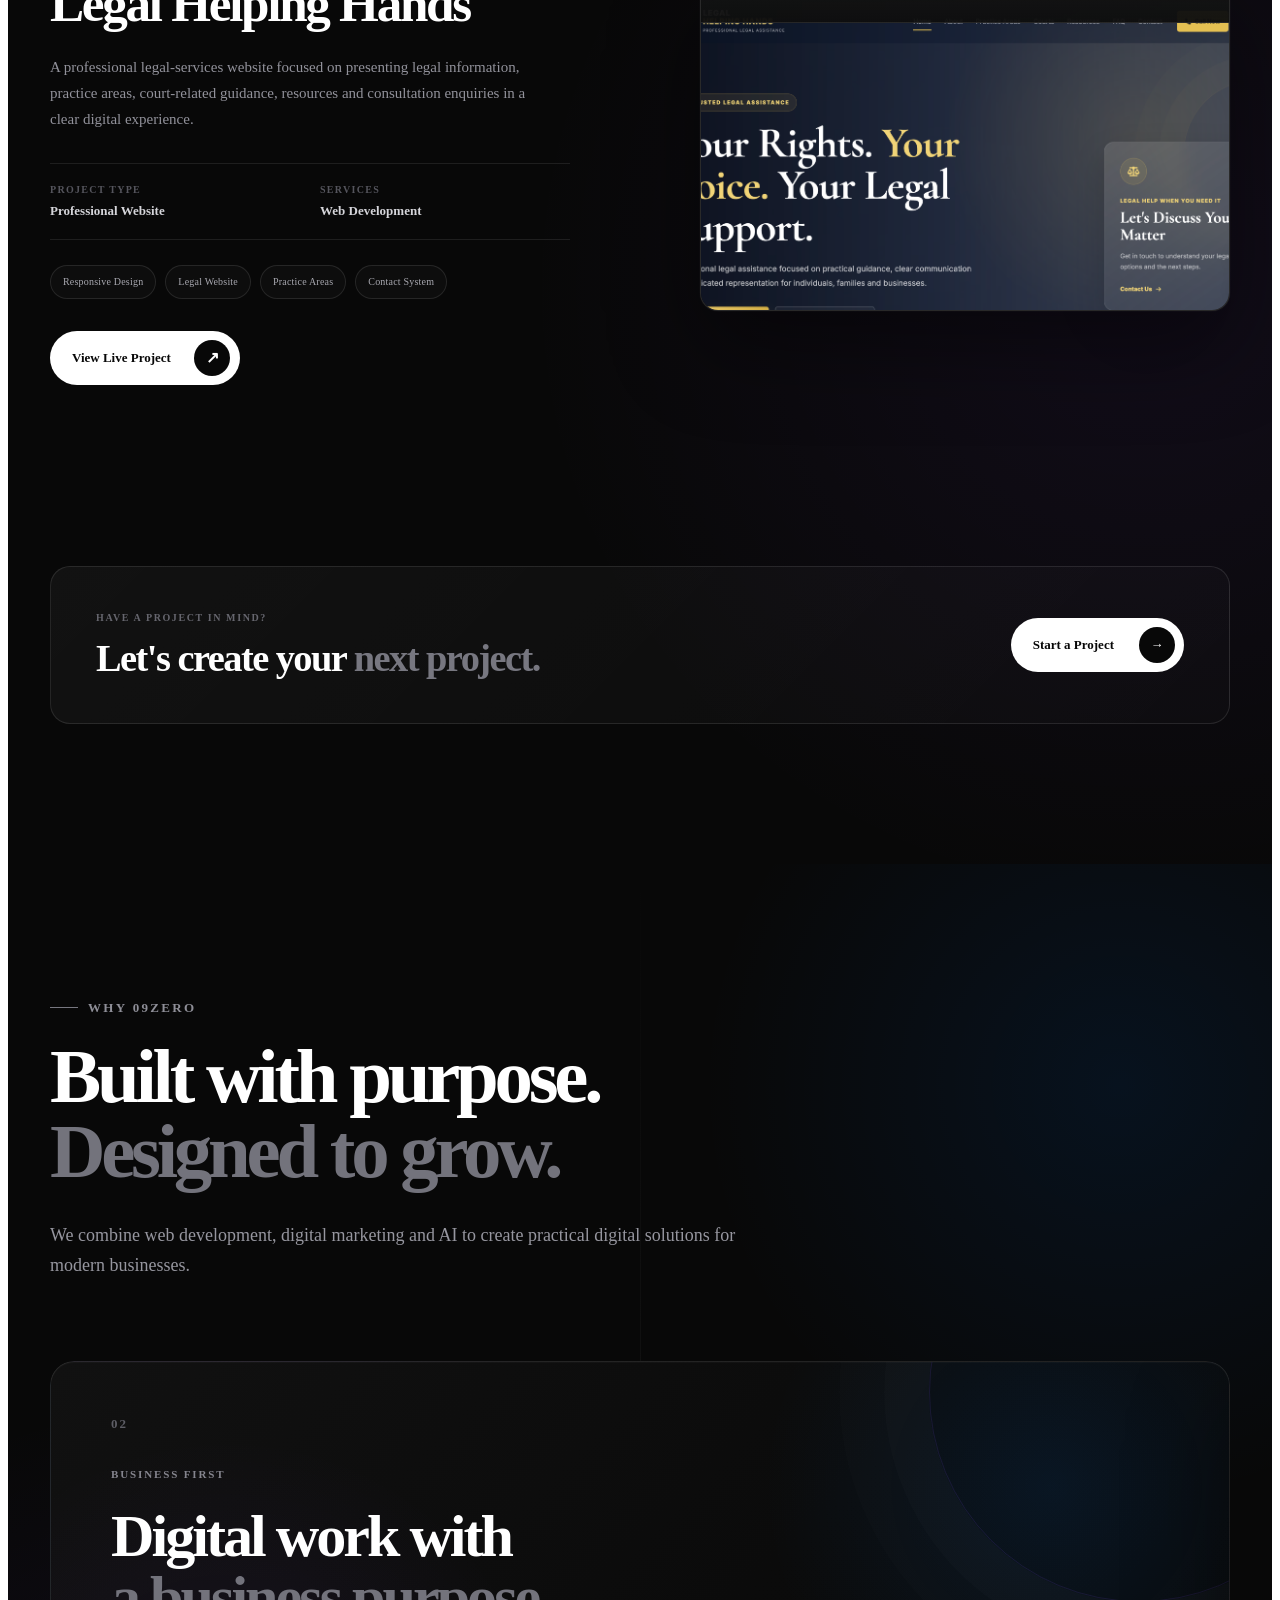
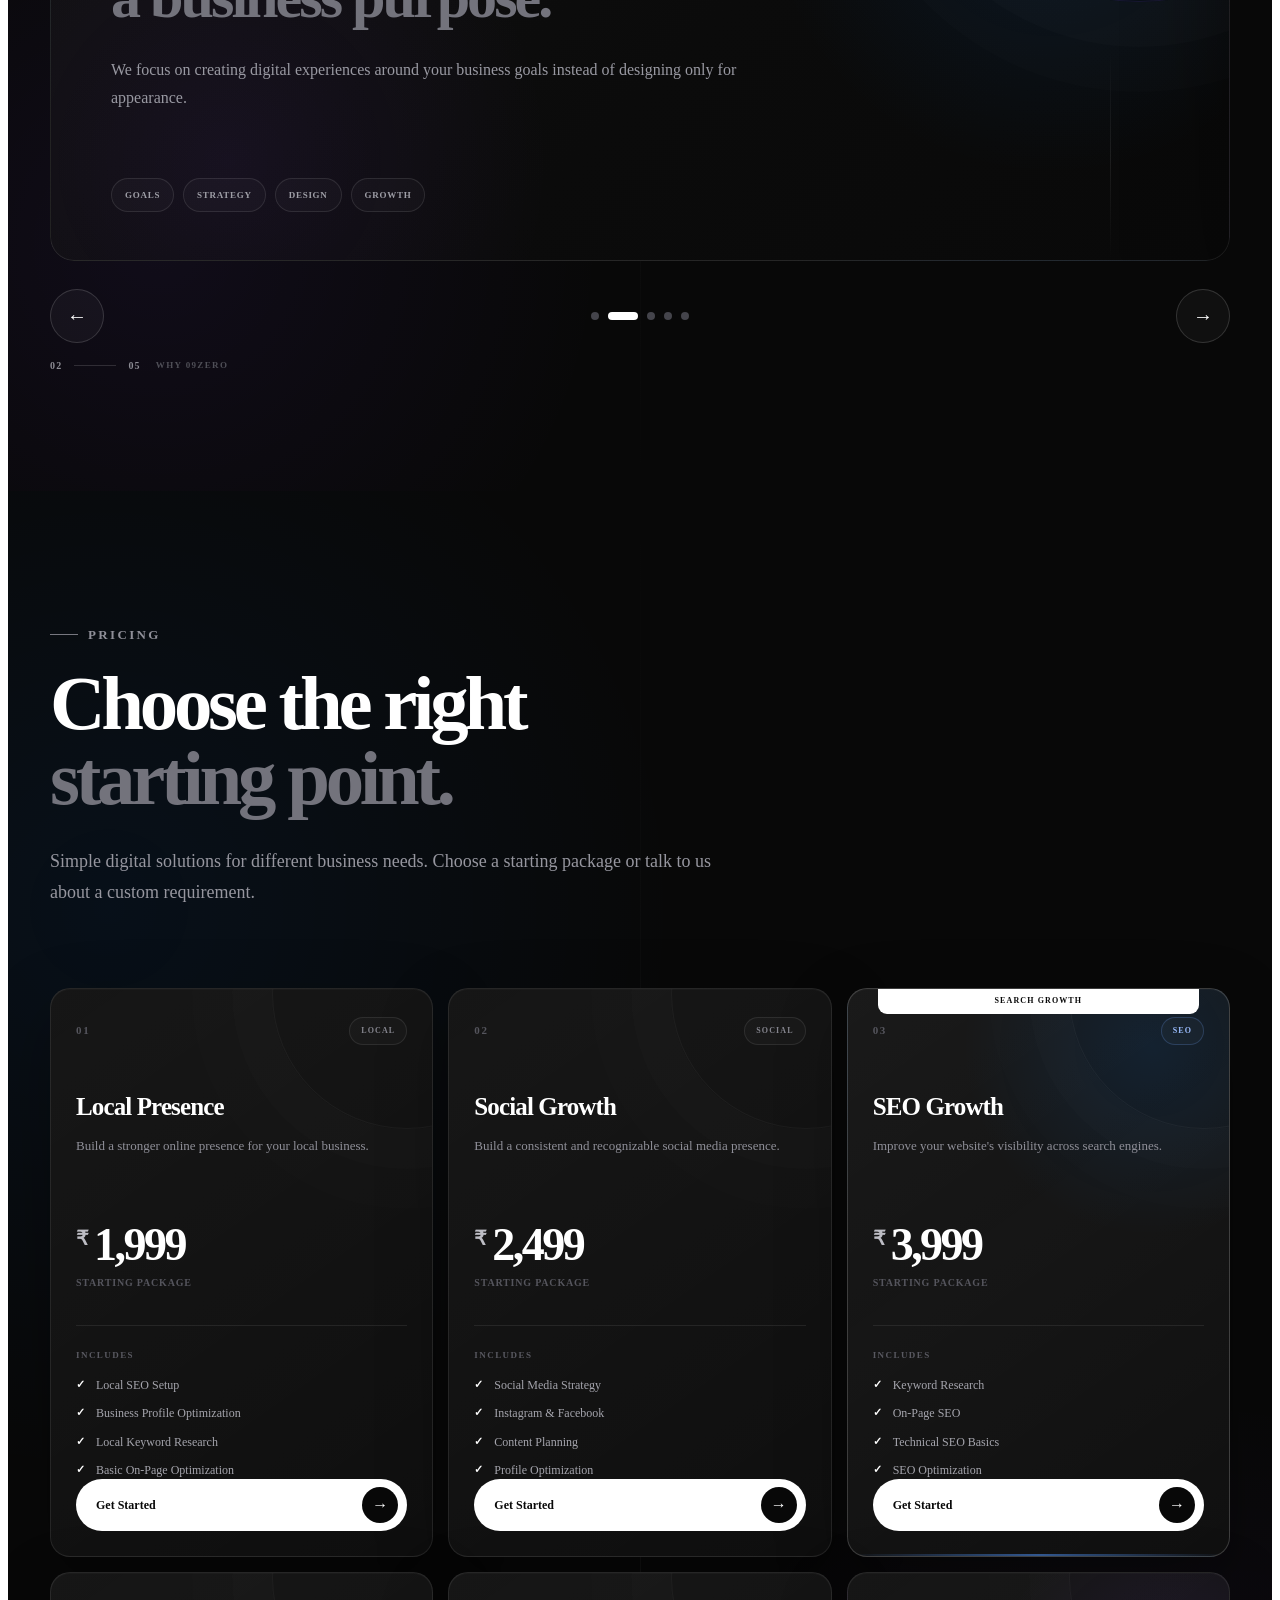
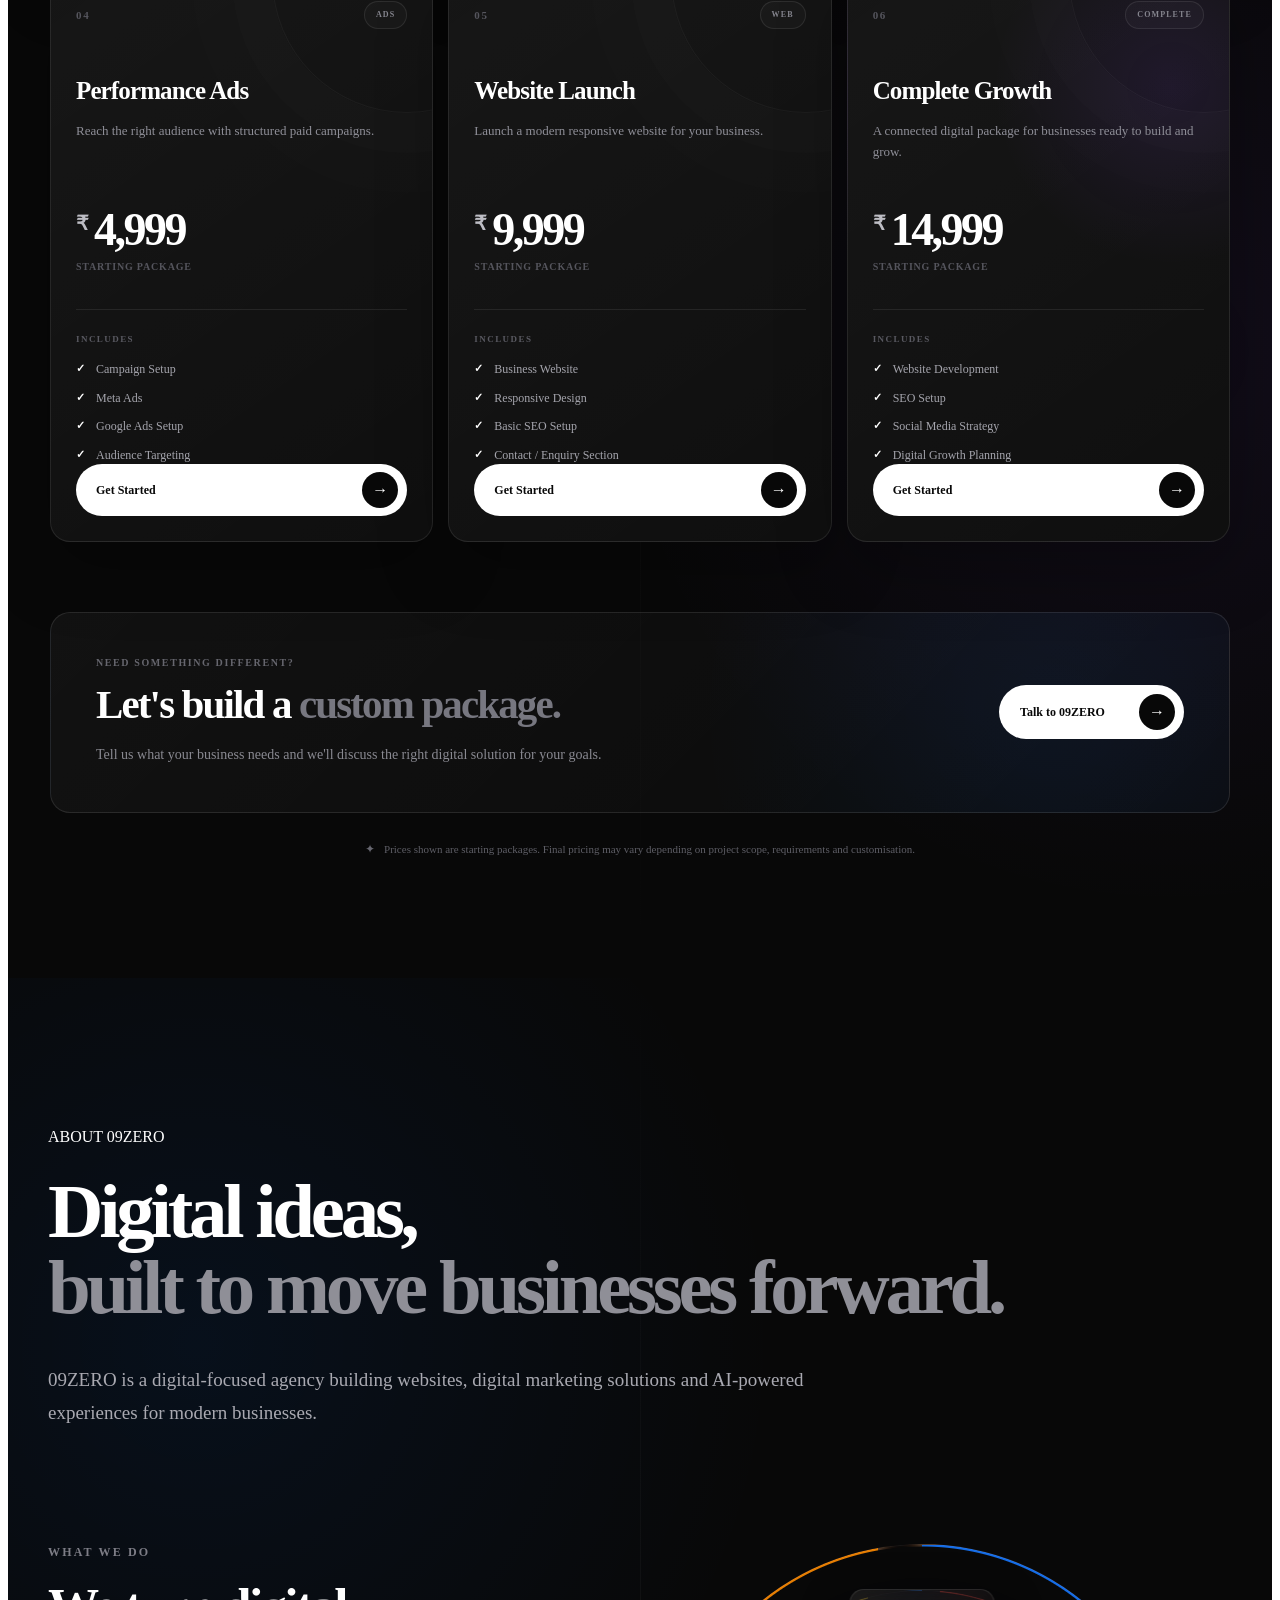
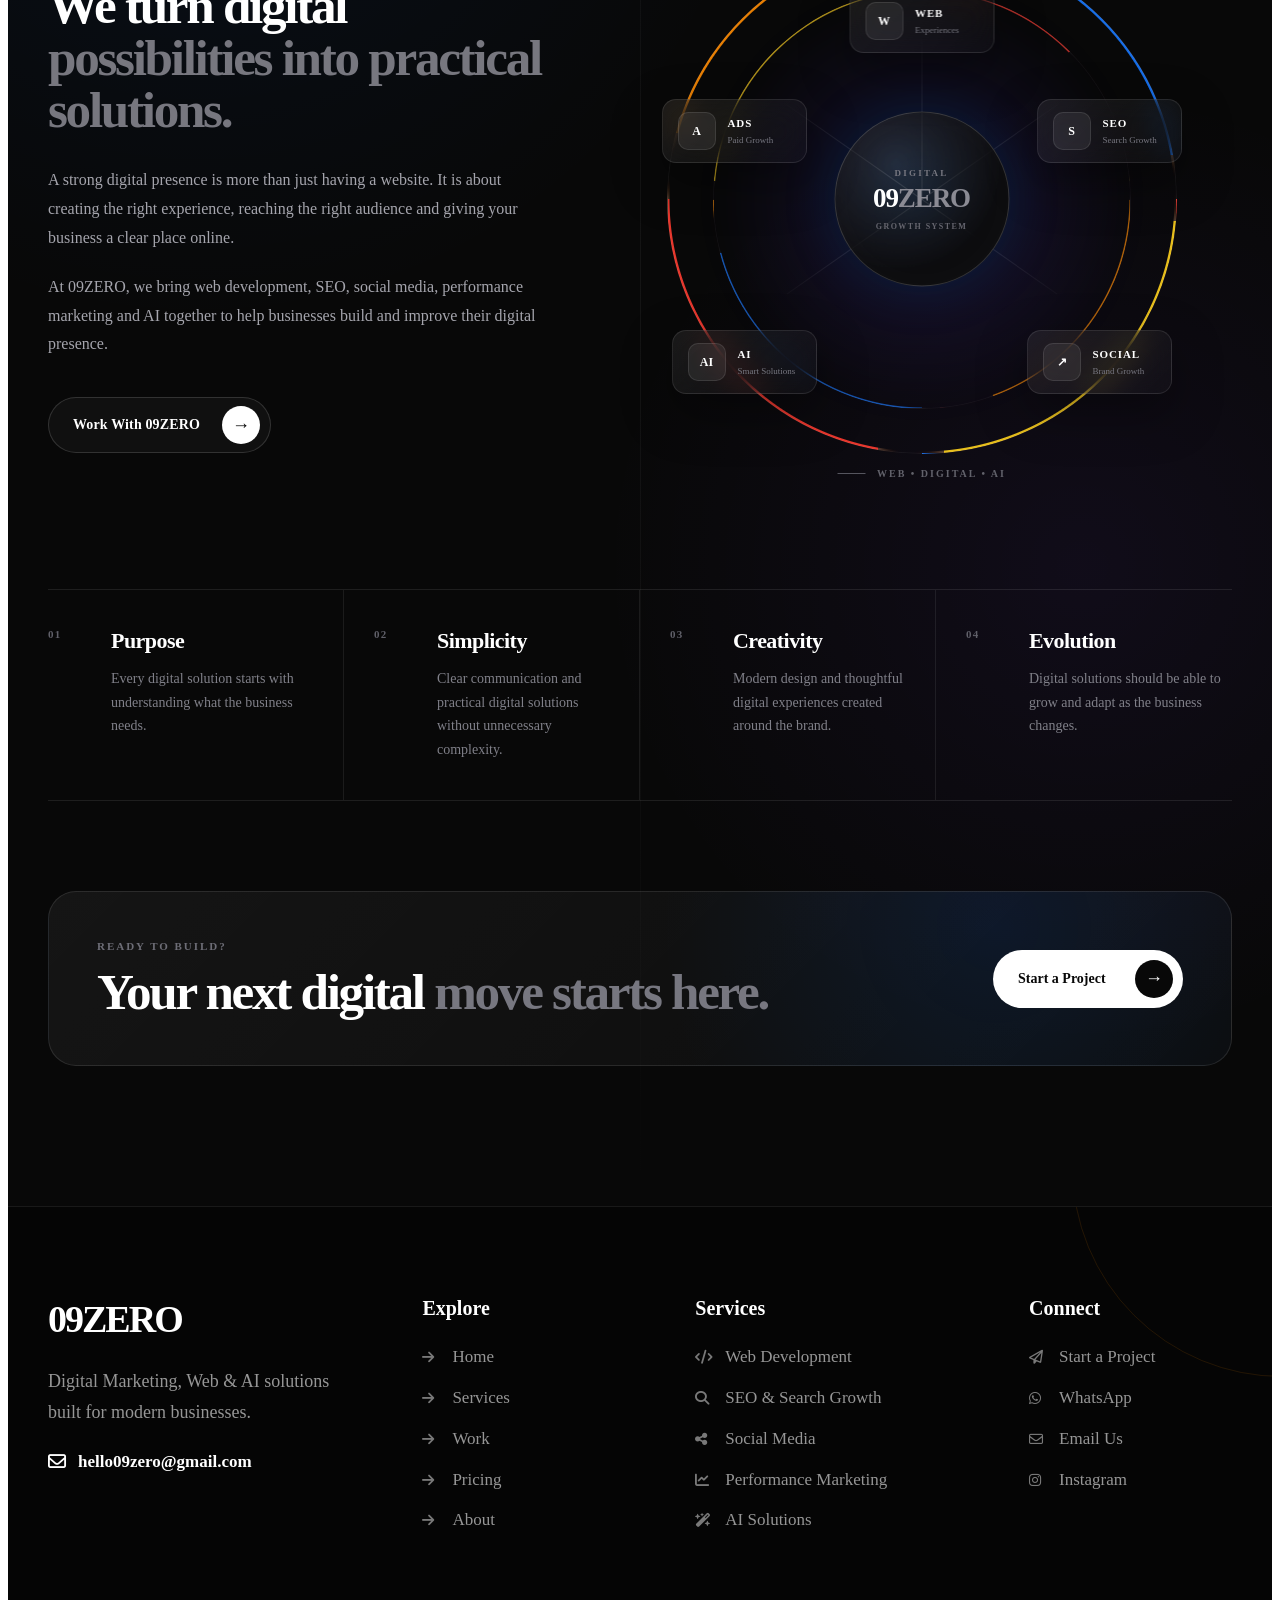
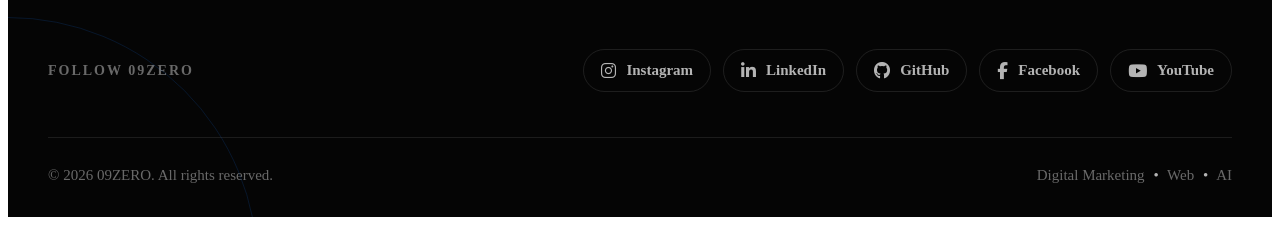
==== commit c2256117: "Update index.html" ====
--- a/index.html
+++ b/index.html
@@ -27,7 +27,7 @@
     <meta name="author" content="09ZERO">
     <meta name="theme-color" content="#050505">
 
-    <link rel="canonical" href="https://09zero.github.io/09ZERO/">
+    <link rel="canonical" href="https://09zero.github.io/09ZERO-/">
 
     <title>09ZERO | Digital Marketing, SEO, Web &amp; AI</title>
 
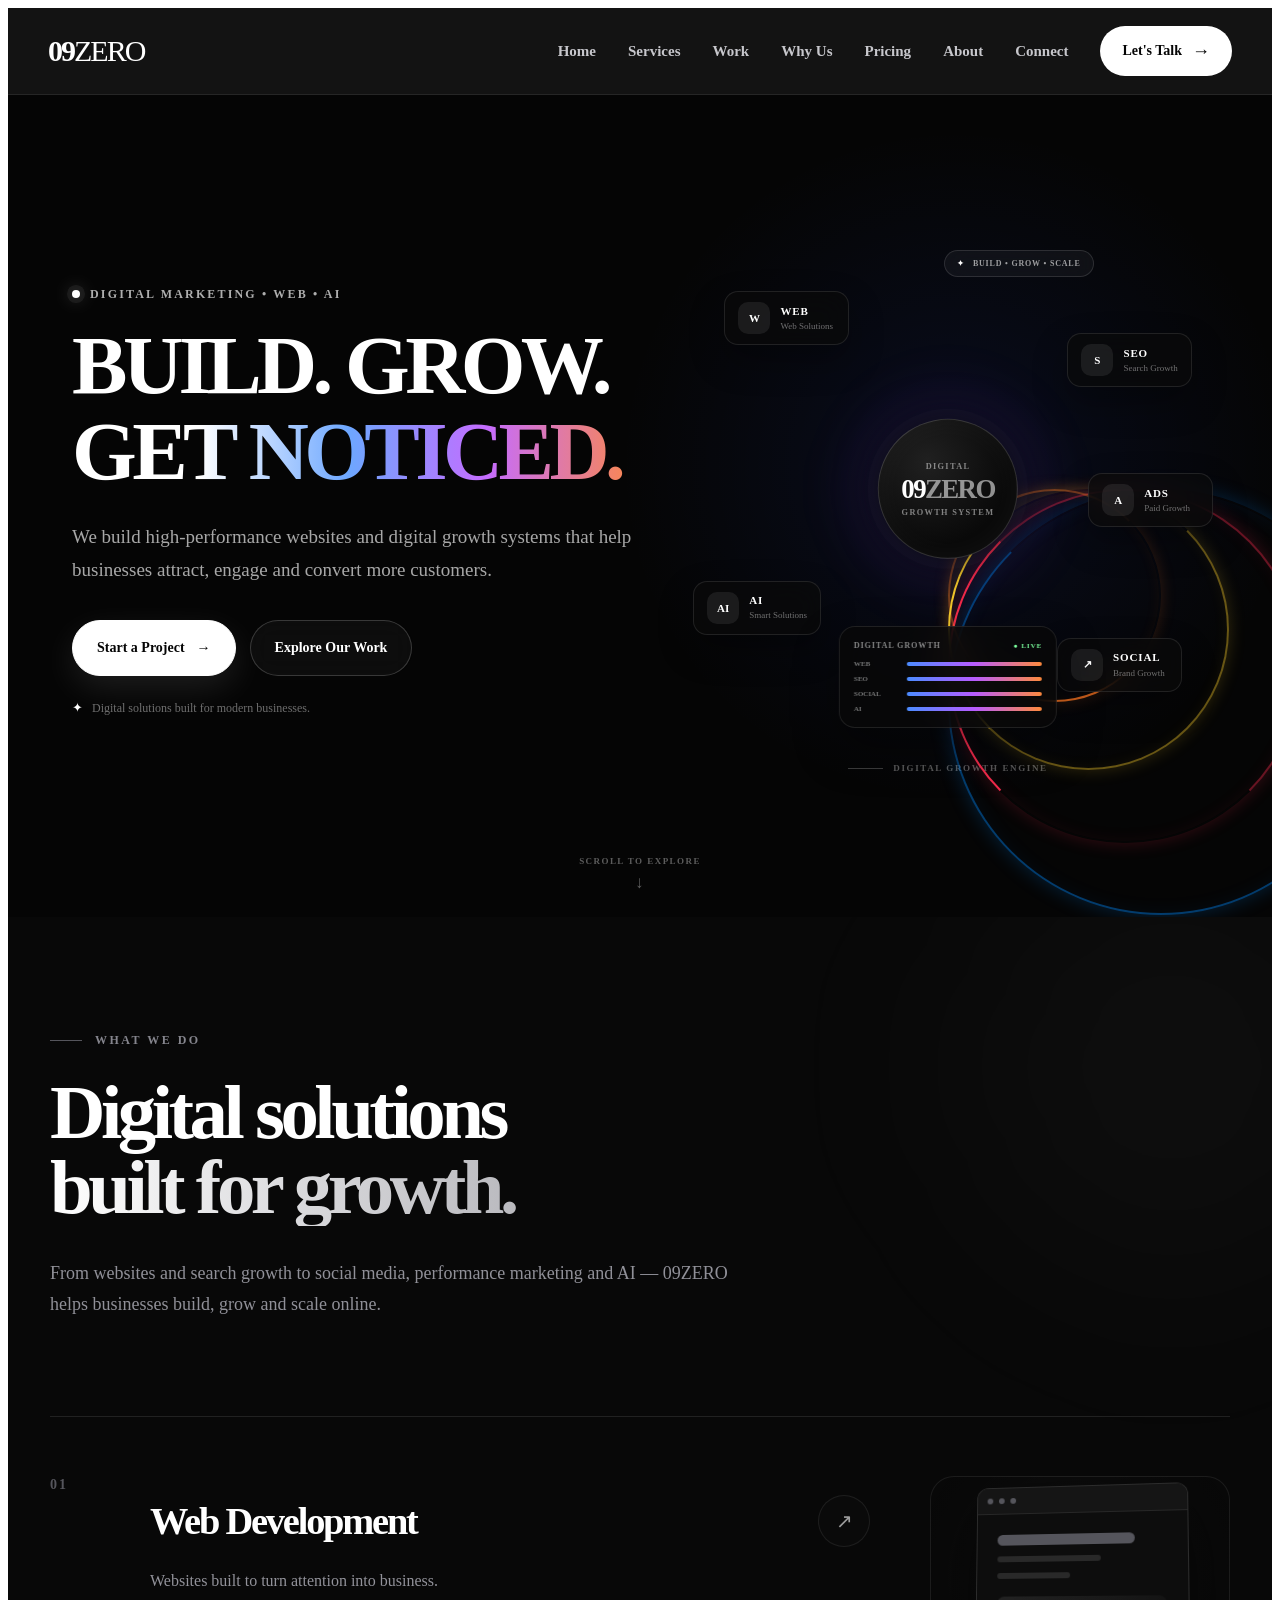
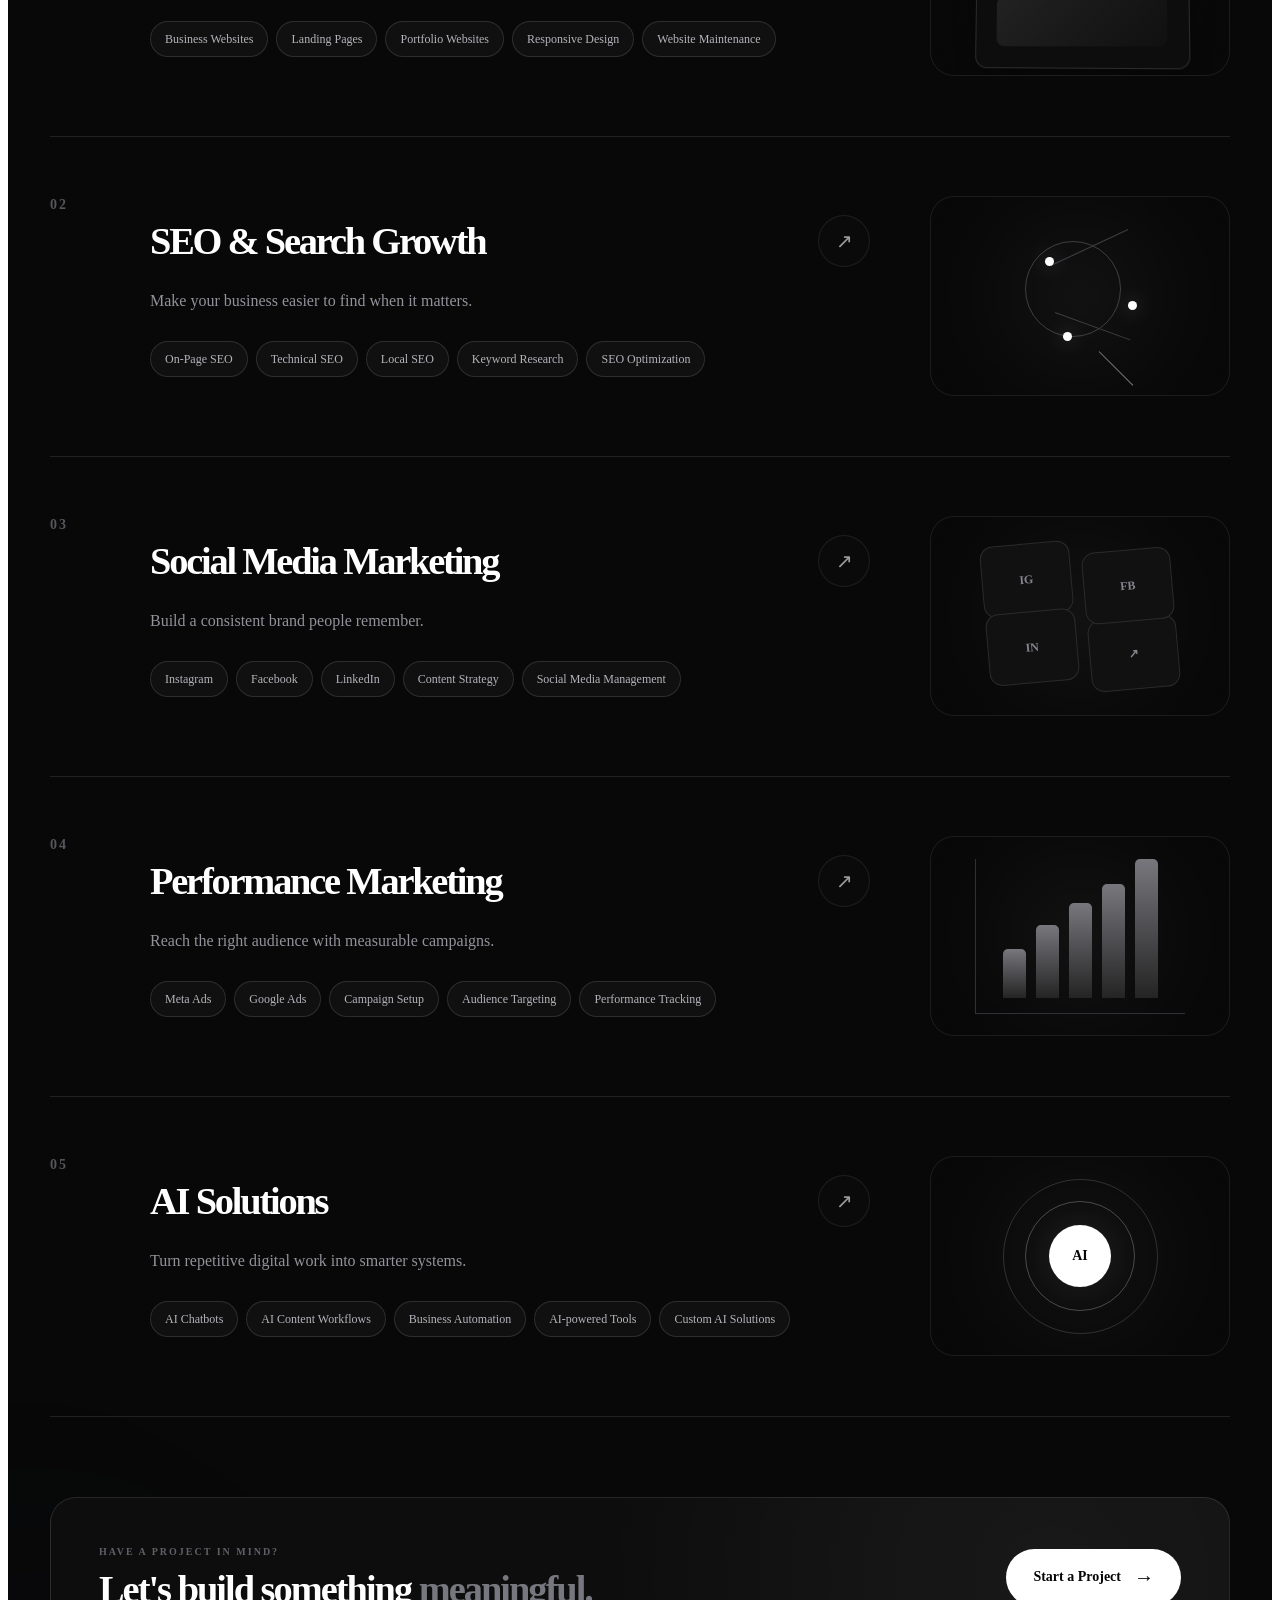
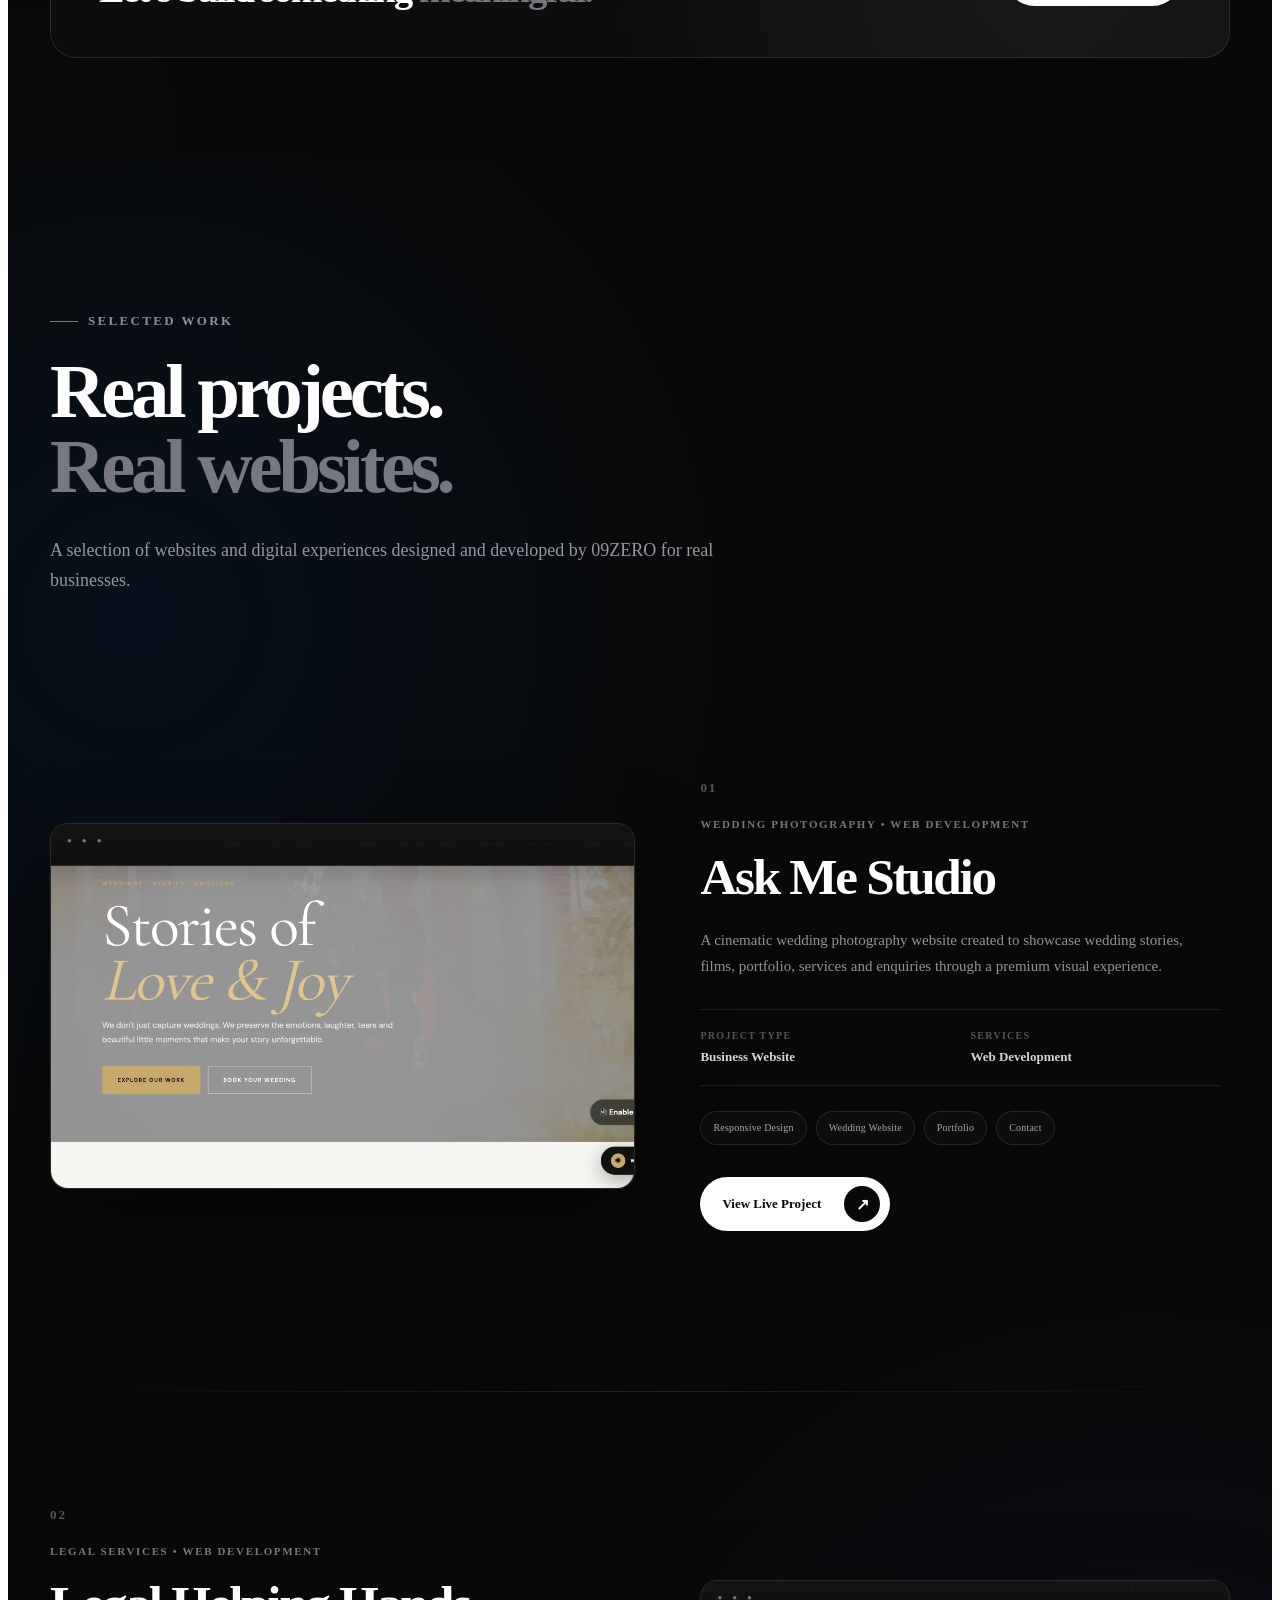
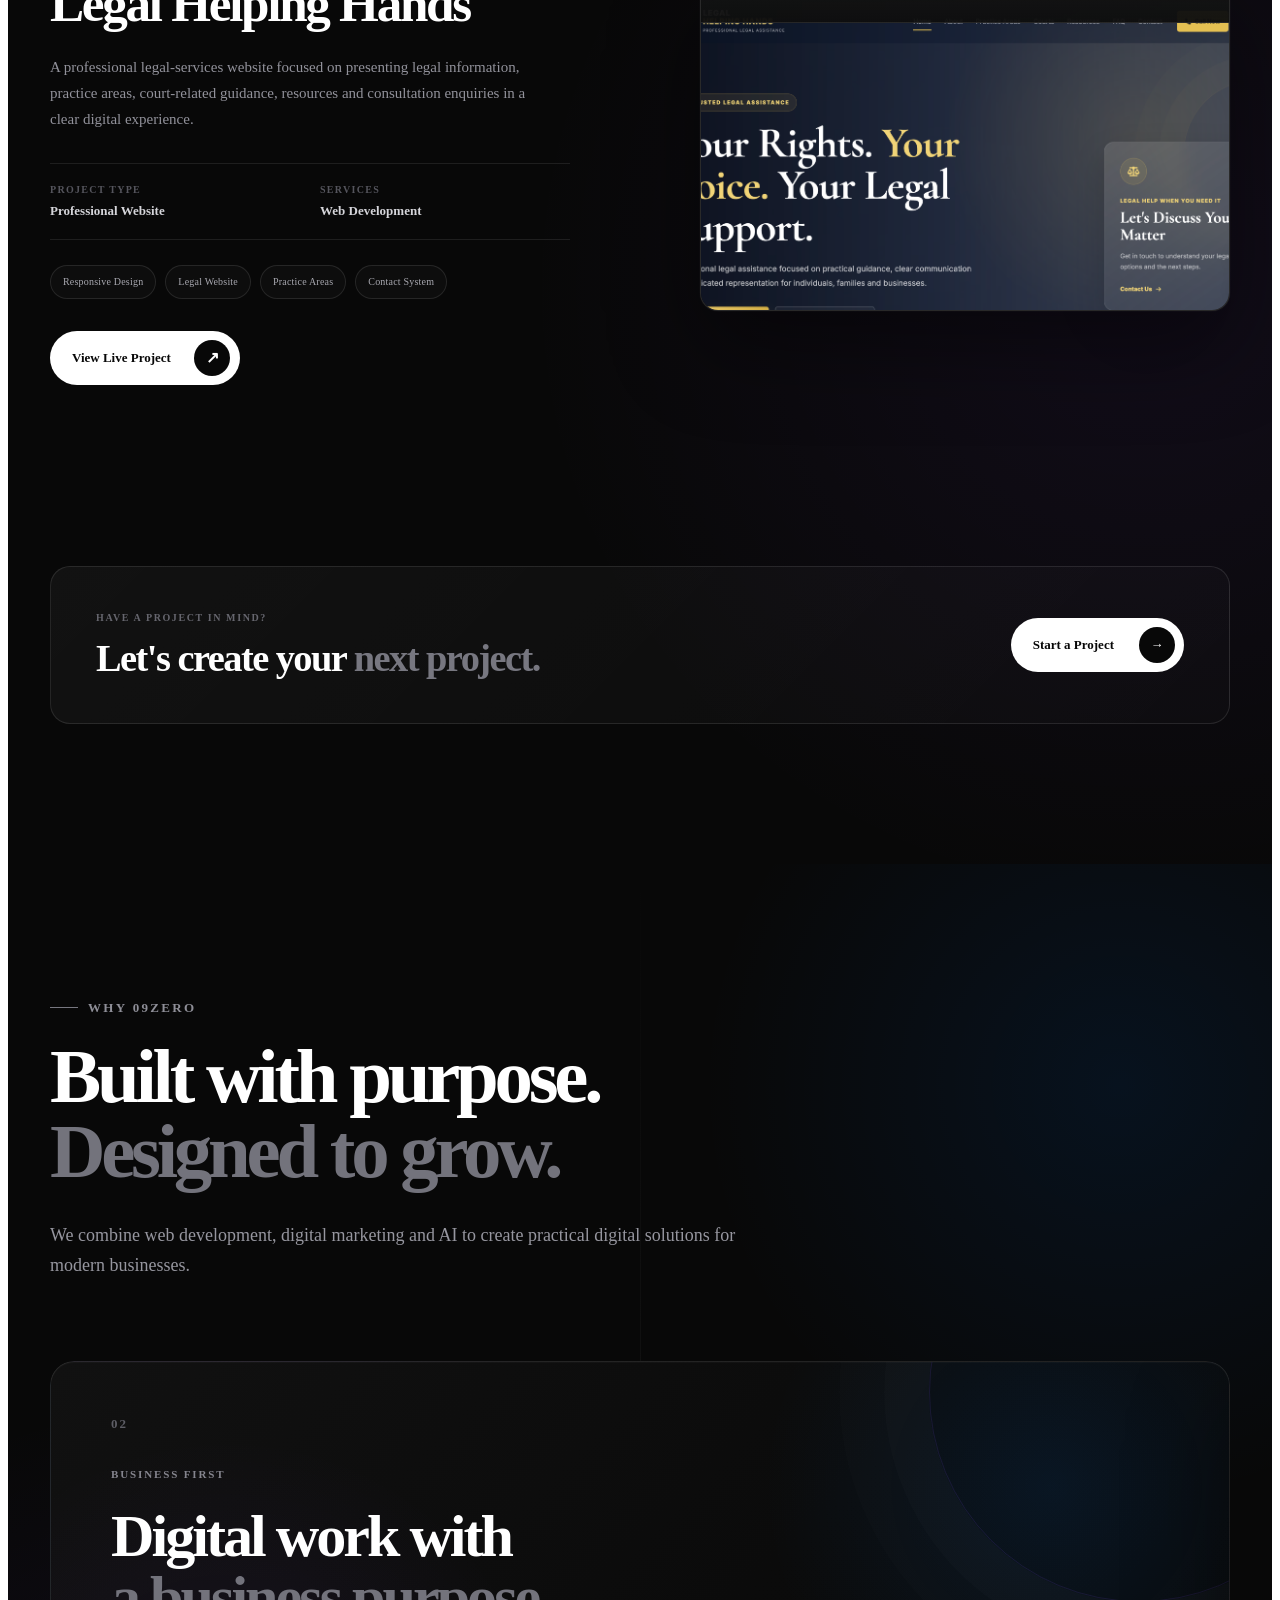
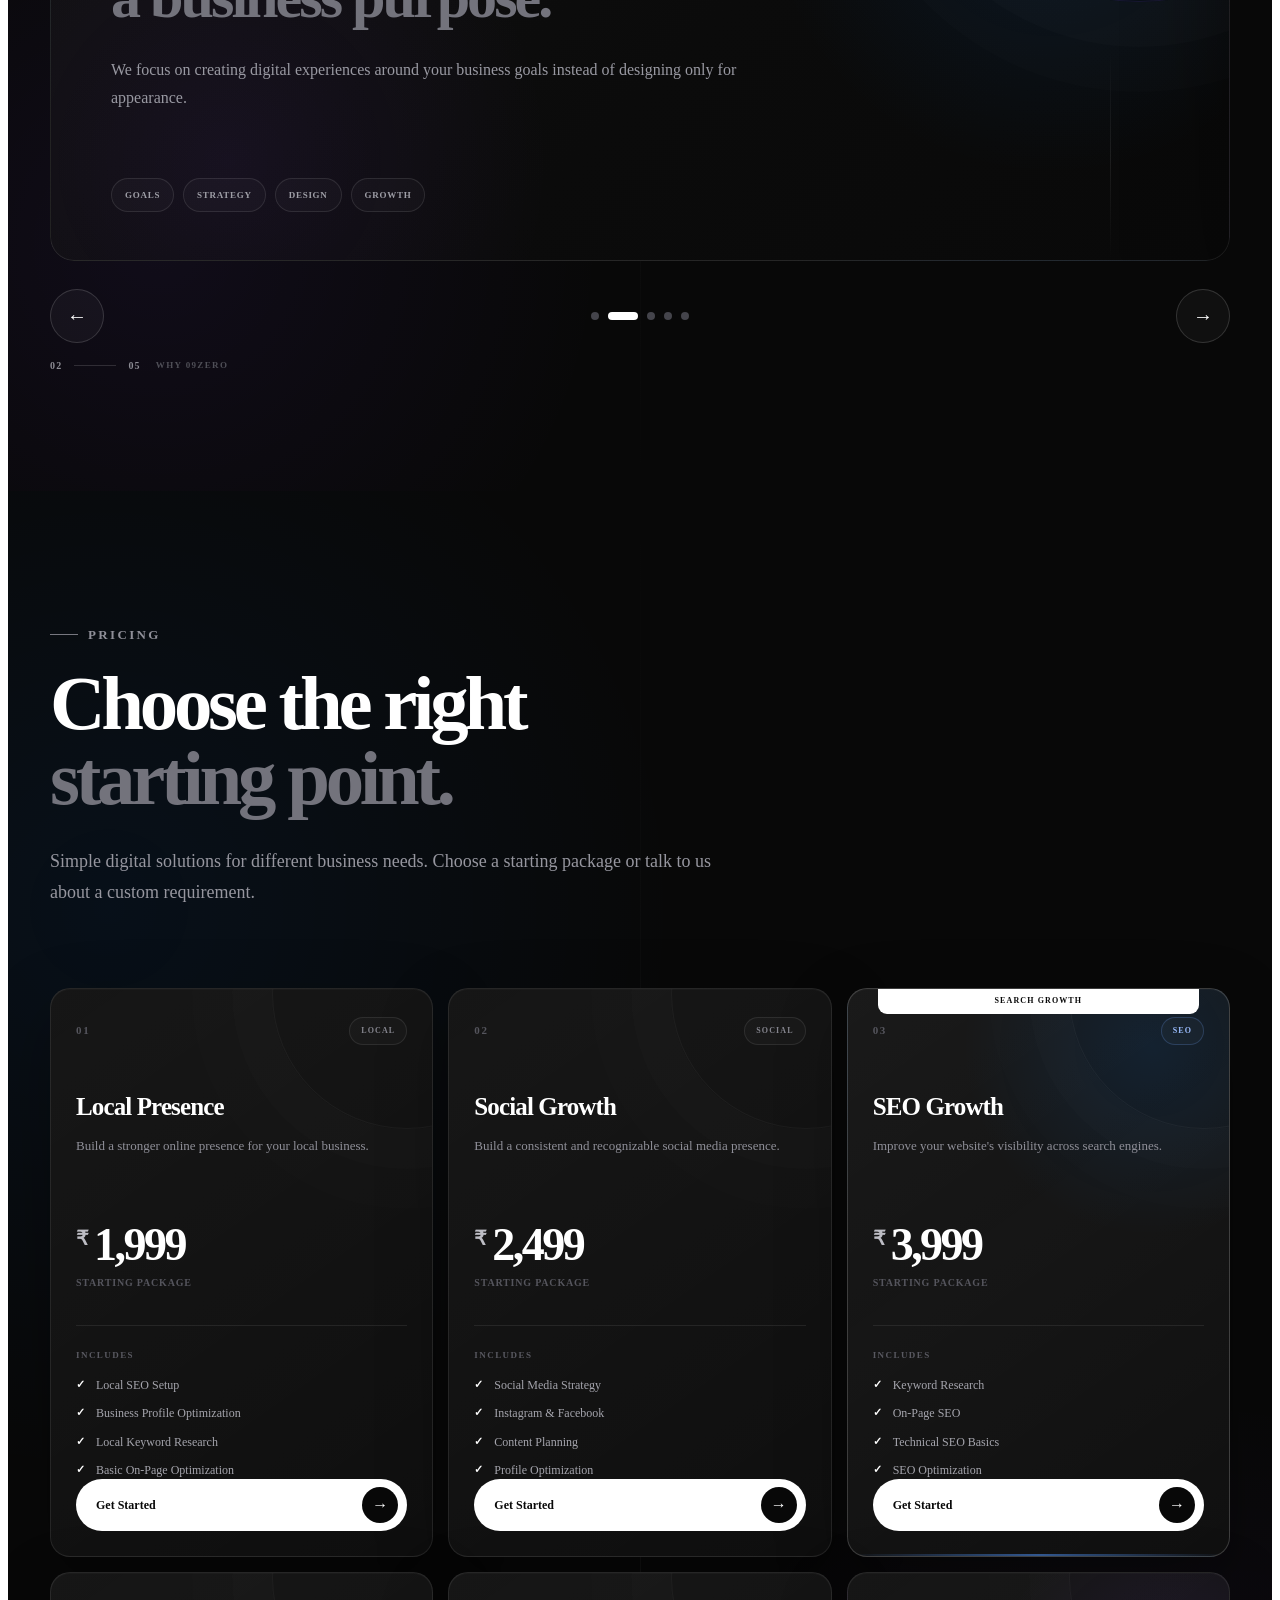
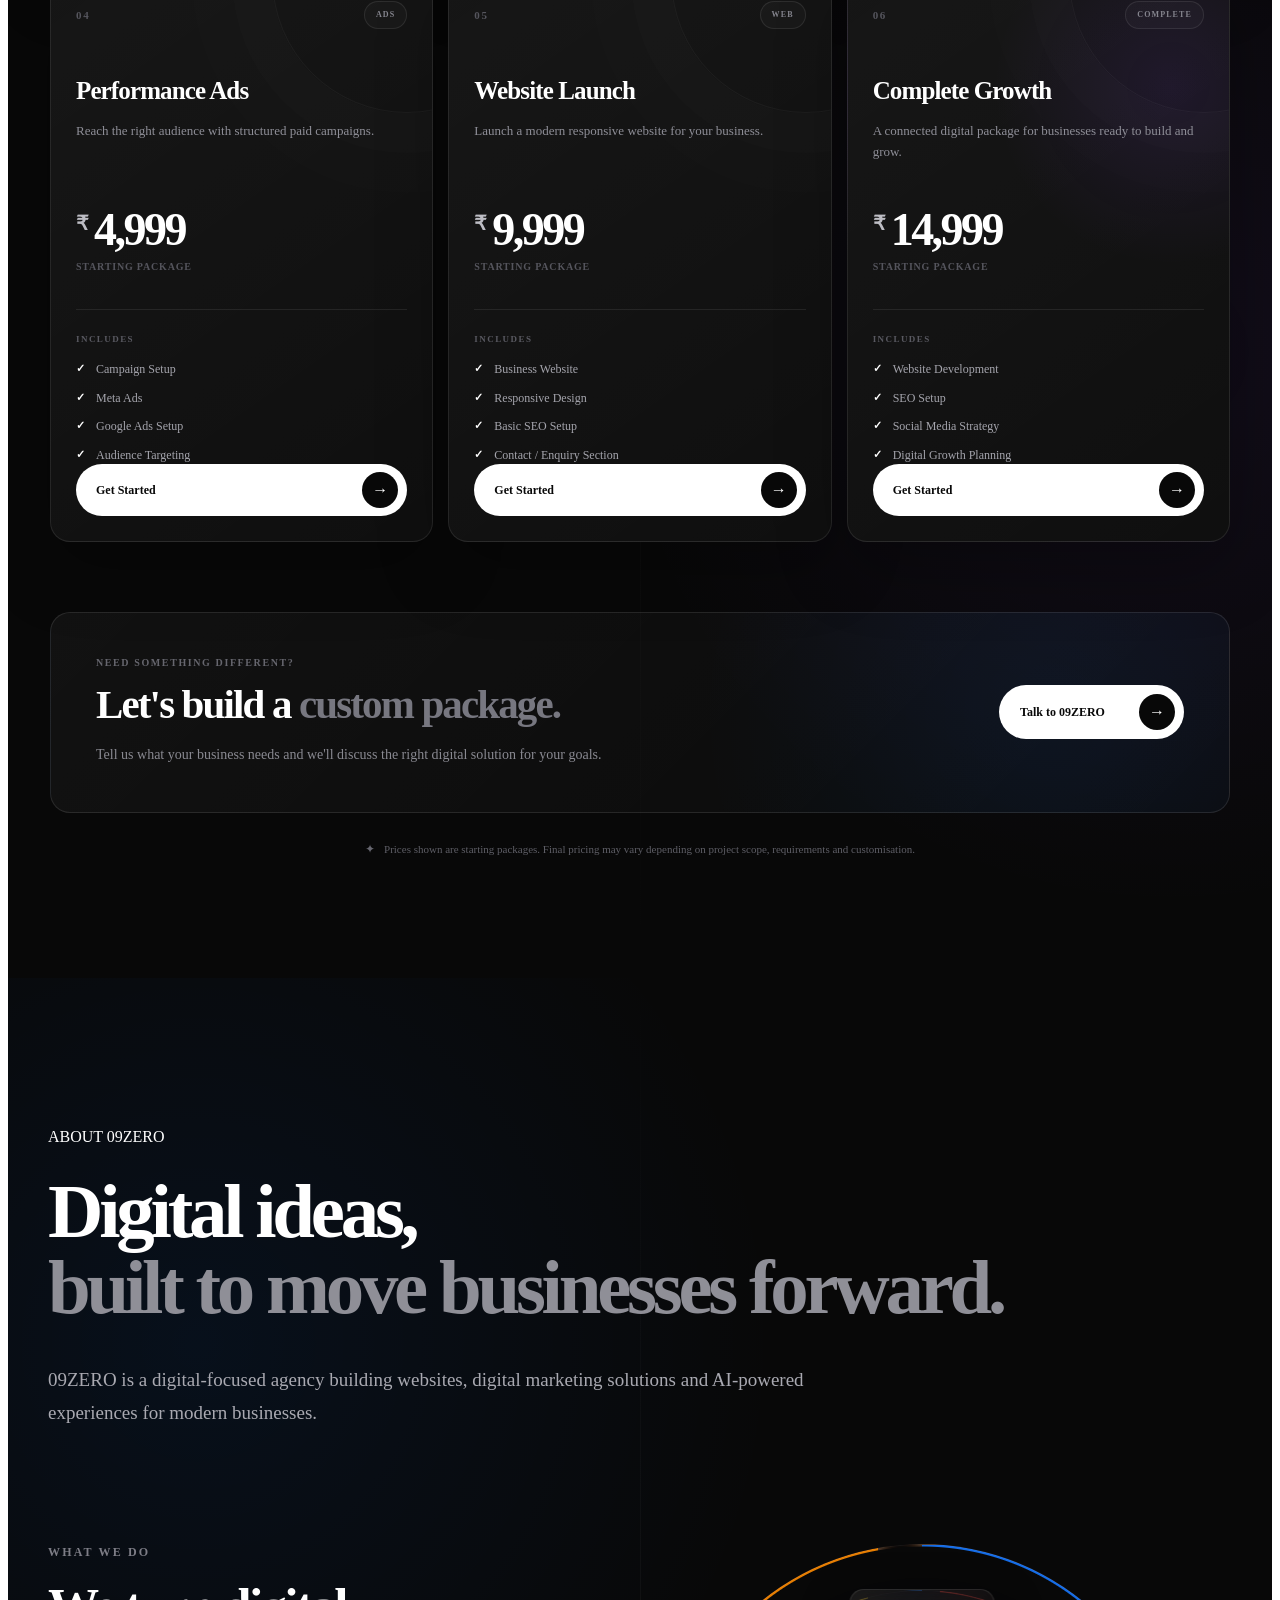
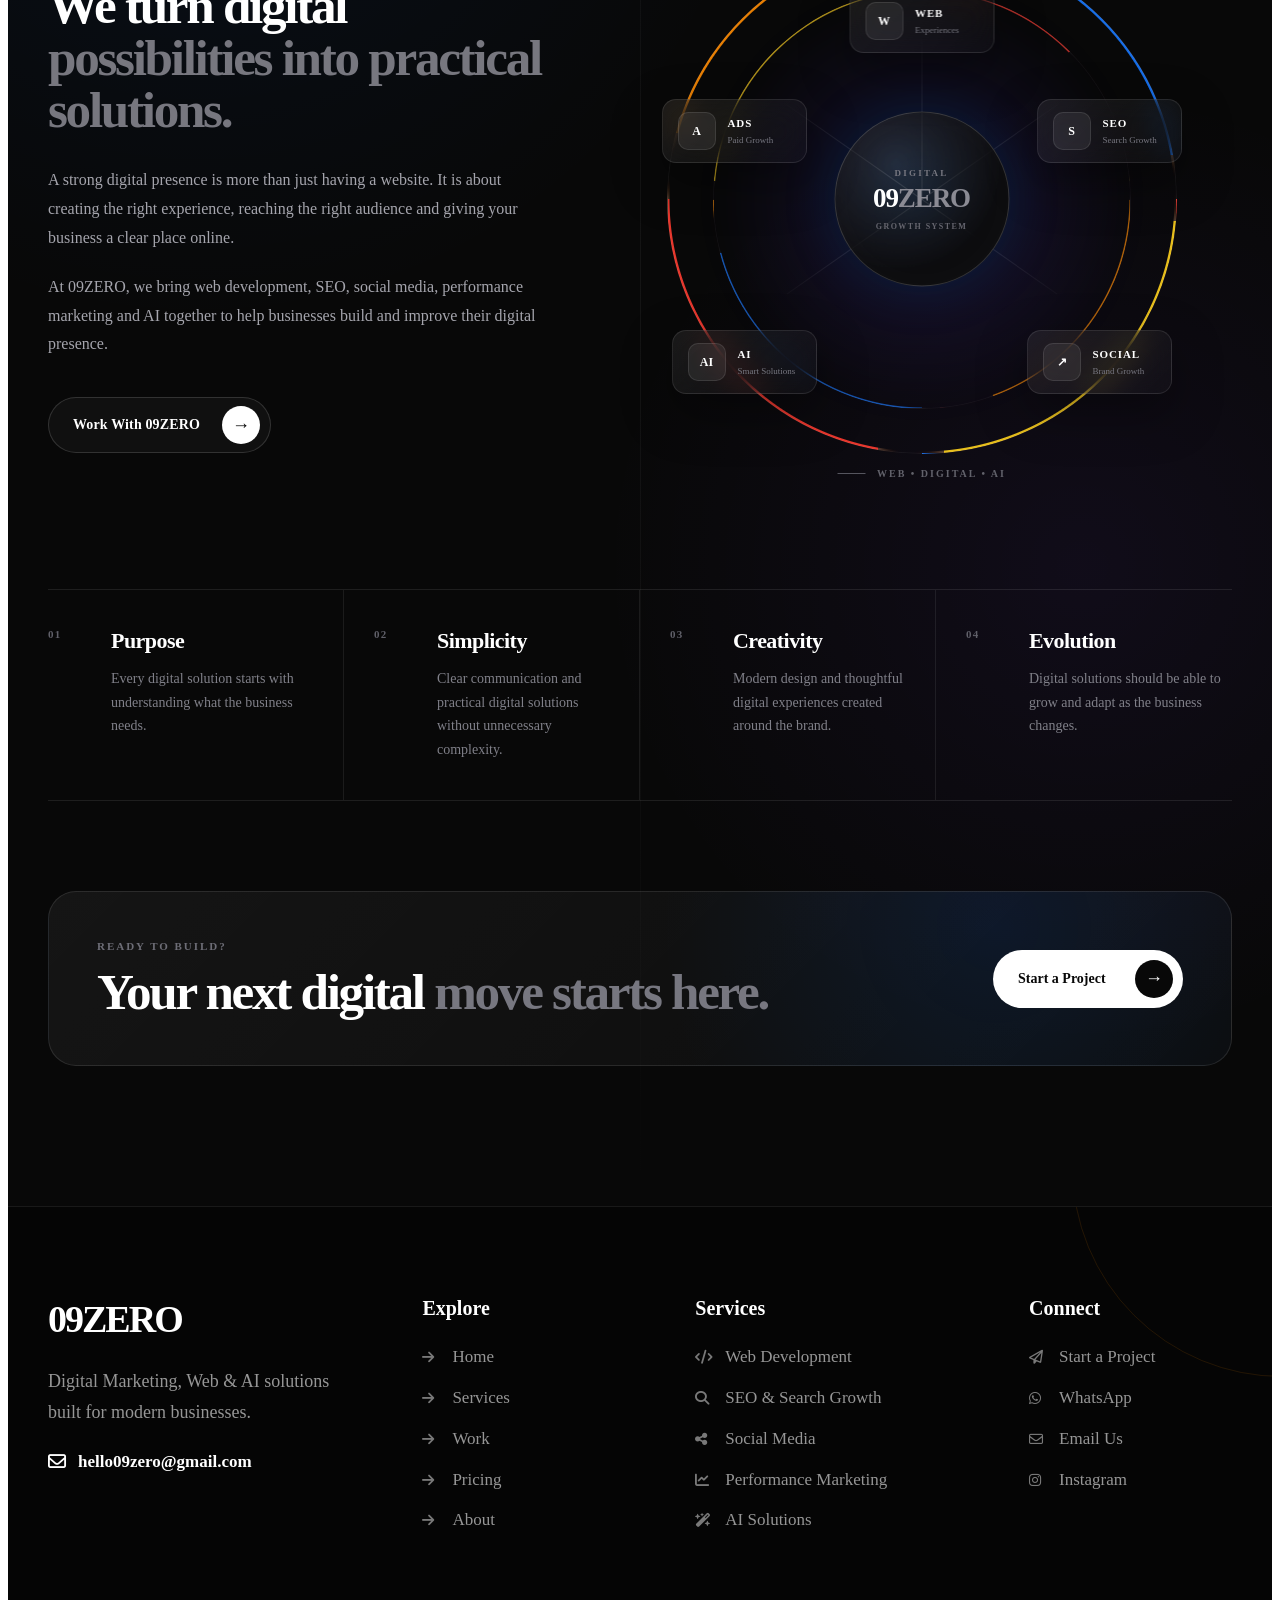
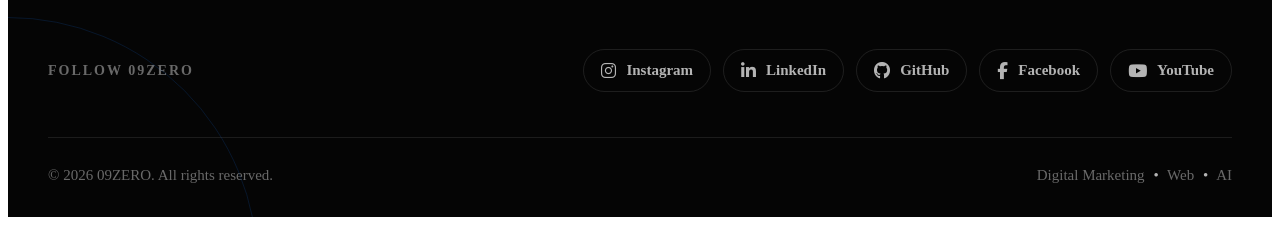
==== commit dc0cca57: "Update index.html" ====
--- a/index.html
+++ b/index.html
@@ -297,18 +297,17 @@
                 <!-- Main SEO Heading -->
                 <h1 class="hero-title" id="hero-title">
 
-                    Build a Brand
-                    <span>That Gets Noticed.</span>
+                    BUILD. GROW.
+                    <span>GET NOTICED.</span>
 
                 </h1>
 
 
                 <!-- Hero Description -->
                 <p class="hero-description">
-                    09ZERO helps modern businesses grow online with
-                    digital marketing, SEO, high-performing websites,
-                    social media, advertising and AI-powered digital
-                    solutions.
+                    We build high-performance websites and digital growth 
+                    systems that help businesses attract, engage and convert
+                    more customers.
                 </p>
 
 
